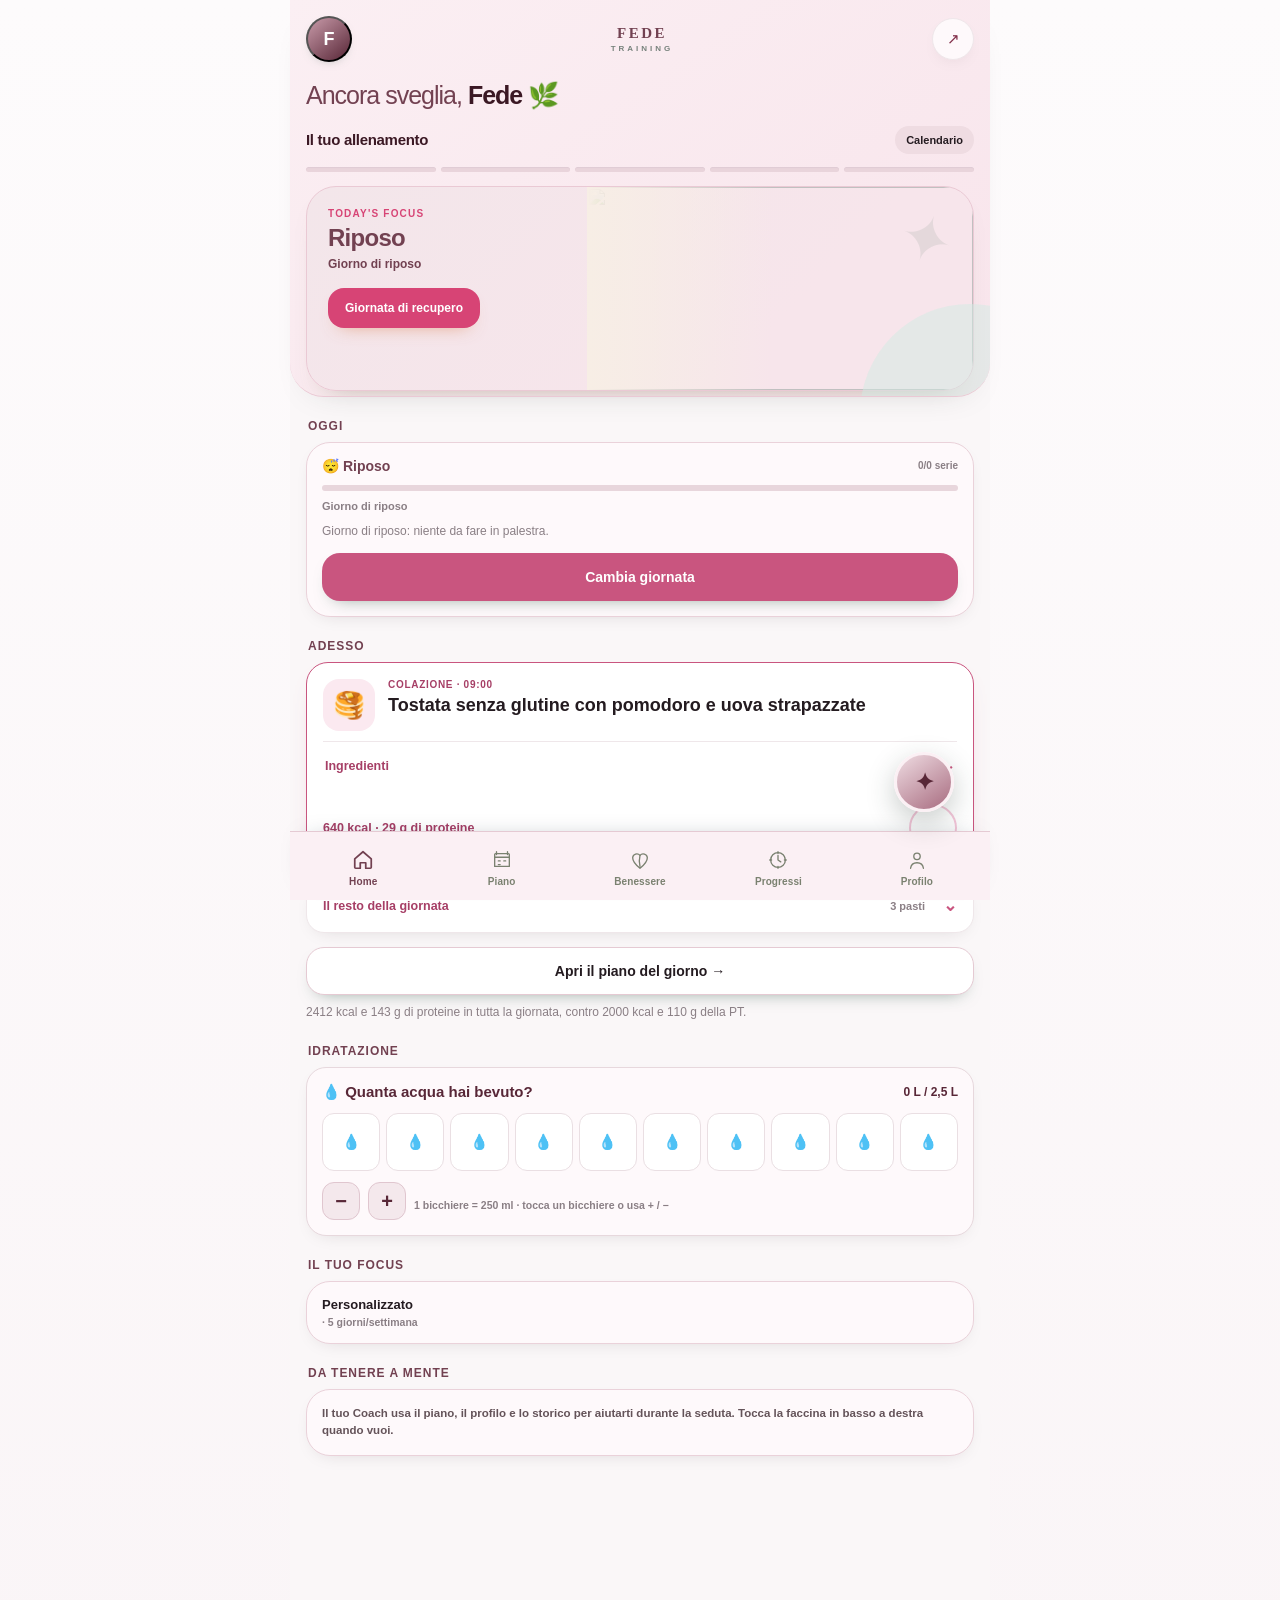
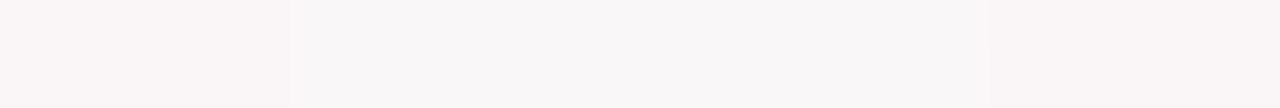
==== index.html @ 337908c3 "Niente cronometro del recupero sugli esercizi cardio Il recupero fra le serie non vuol dire niente s" ====
<!DOCTYPE html>
<html lang="it">
<head>
<meta charset="UTF-8">
<meta name="viewport" content="width=device-width, initial-scale=1, viewport-fit=cover, maximum-scale=1">
<title>Fede Training · V5</title>
<link rel="manifest" href="manifest.json">
<meta name="theme-color" content="#f4dde5">
<meta name="apple-mobile-web-app-capable" content="yes">
<meta name="apple-mobile-web-app-status-bar-style" content="default">
<meta name="apple-mobile-web-app-title" content="Fede">
<link rel="apple-touch-icon" href="icon-192.png">
<link rel="stylesheet" href="./assets/css/app.css?v=8.0.0">
</head>
<body>


<div id="app">
  <div id="page"></div>
  <div class="status" id="status"></div>
  <div class="nav" id="nav"></div>
</div>

<script>

const WORKOUT_PLAN_VERSION = 9;
// Data/schema migration version. Independent from WORKOUT_PLAN_VERSION (plan content).
const DATA_SCHEMA_VERSION = 2;
// Exercise tuple: [name, description, sets, tag|null, PERMANENT_ID].
// The ID (index 4) is permanent: never change it when the name, description,
// sets, RIR or rest change. Format: "<day-slug>__<exercise-slug>". Old
// description-based IDs ("<day>__<name>__<description>") resolve to these via
// canonicalExerciseId(), so existing history stays attached.
const PLAN = {
  "Giorno 1":{t:"Pull + Shoulders + Pull-up",em:"🪽",memo:"Forza + lean mass. Pull-up per prima, poi dorsali, deltoidi laterali/posteriori e bicipiti. Mantieni 1–2 RIR sui fondamentali.",ex:[
    ["Pull-up","4 x 4-6 · RIR 1-2 · 180 sec",4,"skill","giorno-1__pull-up"],
    ["Lat Pulldown presa larga","3 x 6-8 · RIR 1-2 · 120 sec",3,null,"giorno-1__lat-pulldown-presa-larga"],
    ["Chest Supported Row","3 x 6-8 · RIR 1-2 · 120 sec",3,null,"giorno-1__chest-supported-row"],
    ["Dumbbell Lateral Raise","3 x 10-15 · RIR 1-2 · 75 sec",3,null,"giorno-1__dumbbell-lateral-raise"],
    ["Face Pull","2 x 15-20 · RIR 1-2 · 60-75 sec",2,null,"giorno-1__face-pull"],
    ["Bayesian Cable Curl","2-3 x 8-12 · RIR 1-2 · 75-90 sec",3,null,"giorno-1__bayesian-cable-curl"],["Tapis roulant inclinato","20-30 min · inclinazione 8-12% · passo in cui riesci a parlare",1,null,"giorno-1__tapis-roulant-inclinato"]]},
  "Giorno 2":{t:"Glutes + Hamstrings Strength",em:"🏋️",memo:"Lower-body forza. Hip thrust e RDL sono i principali: progressione dei carichi senza trasformare la seduta in volume inutile.",ex:[
    ["Machine Hip Thrust","4 x 5-8 · RIR 1-2 · 150-180 sec",4,null,"giorno-2__machine-hip-thrust"],
    ["Barbell / DB RDL","3 x 6-8 · RIR 1-2 · 150 sec",3,null,"giorno-2__barbell-db-rdl"],
    ["Seated Leg Curl","3 x 8-10 · RIR 1-2 · 90 sec",3,null,"giorno-2__seated-leg-curl"],
    ["Bulgarian Split Squat","3 x 6-10/gamba · RIR 1-2 · 120 sec",3,null,"giorno-2__bulgarian-split-squat"],
    ["Hip Abduction Seated","3 x 12-20 · RIR 1-2 · 60 sec",3,null,"giorno-2__hip-abduction-seated"]]},
  "Giorno 3":{t:"Upper + Calisthenics + Core",em:"🤸",memo:"Skill prima della fatica. Frog Stand, poi forza upper e core. Qualità tecnica prima di aggiungere tempo o volume.",ex:[
    ["Frog Stand","4-5 x 5-20 sec · tecnica · 60-90 sec",5,"skill","giorno-3__frog-stand"],
    ["DB Overhead Press","3 x 5-8 · RIR 1-2 · 120 sec",3,null,"giorno-3__db-overhead-press"],
    ["Machine Dip","3 x 6-10 · RIR 1-2 · 120 sec",3,null,"giorno-3__machine-dip"],
    ["Cable Lateral Raise","3 x 12-15 · RIR 1-2 · 75 sec",3,null,"giorno-3__cable-lateral-raise"],
    ["Face Pull","2 x 15-20 · RIR 1-2 · 60-75 sec",2,null,"giorno-3__face-pull"],
    ["Overhead Triceps Extension","2-3 x 10-15 · RIR 1-2 · 75 sec",3,null,"giorno-3__overhead-triceps-extension"],
    ["Hanging Knee Raise","3 x 8-12 · controllo · 60 sec",3,null,"giorno-3__hanging-knee-raise"],["Tapis roulant inclinato","20-30 min · inclinazione 8-12% · passo in cui riesci a parlare",1,null,"giorno-3__tapis-roulant-inclinato"]]},
  "Giorno 4":{t:"Glute Specialization + Core",em:"🍑",memo:"Secondo stimolo glutei, più orientato a lean mass e controllo. L-Sit come skill breve prima del lavoro principale.",ex:[
    ["L-Sit","3 x 10-20 sec · tecnica · 60-90 sec",3,"skill","giorno-4__l-sit"],
    ["KAS Glute Bridge","3 x 8-12 · RIR 1-2 · 90 sec",3,null,"giorno-4__kas-glute-bridge"],
    ["Cable Kickback","3 x 10-15 · RIR 1-2 · 75 sec",3,null,"giorno-4__cable-kickback"],
    ["Hip Abduction Seated","3 x 15-25 · RIR 1-2 · 45-60 sec",3,null,"giorno-4__hip-abduction-seated"],
    ["Hip Adduction","3 x 15-25 · RIR 1-2 · 45-60 sec",3,null,"giorno-4__hip-adduction"],
    ["Cable Crunch","2-3 x 15-20 · controllo · 60 sec",3,null,"giorno-4__cable-crunch"]]},
  "Giorno 5":{t:"Day 5 A — Strength / Hypertrophy",em:"⚡",memo:"Scegli A per forza + lean mass oppure B per power/force. Non fare entrambe nella stessa settimana.",variant:"A",ex:[
    ["Bulgarian Split Squat","3 x 6-10/gamba · RIR 1-2 · 120 sec",3,null,"giorno-5__bulgarian-split-squat"],
    ["Leg Extension","2 x 10-15 · RIR 1-2 · 75 sec",2,null,"giorno-5__leg-extension"],
    ["Lat Pulldown neutral/reverse","3 x 8-10 · RIR 1-2 · 90-120 sec",3,null,"giorno-5__lat-pulldown-neutral-reverse"],
    ["Dumbbell Lateral Raise","3 x 12-15 · RIR 1-2 · 75 sec",3,null,"giorno-5__dumbbell-lateral-raise"],
    ["Face Pull","2 x 15-20 · RIR 1-2 · 60 sec",2,null,"giorno-5__face-pull"]],variants:{A:[
    ["Bulgarian Split Squat","3 x 6-10/gamba · RIR 1-2 · 120 sec",3,null,"giorno-5__bulgarian-split-squat"],
    ["Leg Extension","2 x 10-15 · RIR 1-2 · 75 sec",2,null,"giorno-5__leg-extension"],
    ["Lat Pulldown neutral/reverse","3 x 8-10 · RIR 1-2 · 90-120 sec",3,null,"giorno-5__lat-pulldown-neutral-reverse"],
    ["Dumbbell Lateral Raise","3 x 12-15 · RIR 1-2 · 75 sec",3,null,"giorno-5__dumbbell-lateral-raise"],
    ["Face Pull","2 x 15-20 · RIR 1-2 · 60 sec",2,null,"giorno-5__face-pull"]],B:[
    ["Single-Leg Plate Hop to Skater Jump","3-4 x 3/lato · esplosivo · 90 sec",4,"power","giorno-5__single-leg-plate-hop-to-skater-jump"],
    ["Hang Power Clean","3 x 3 · tecnica · 120 sec",3,"power","giorno-5__hang-power-clean"],
    ["Depth Drop + Broad Jump","3 x 2 · qualità · 120 sec",3,"power","giorno-5__depth-drop-broad-jump"],
    ["Pin Squat","4 x 4-6 · RIR 1-2 · 150 sec",4,null,"giorno-5__pin-squat"],
    ["Vertical Jump Assisted","3 x 3 · esplosivo · 90 sec",3,"power","giorno-5__vertical-jump-assisted"],
    ["Cossack Squat","3 x 6/lato · controllo · 75-90 sec",3,null,"giorno-5__cossack-squat"],
    ["Single-Leg Hip Thrust","3 x 8/lato · RIR 1-2 · 90 sec",3,null,"giorno-5__single-leg-hip-thrust"],
    ["45° Glute-Ham Raise","3 x 8-12 · RIR 1-2 · 90 sec",3,null,"giorno-5__45-glute-ham-raise"]]}},
  "Core":{t:"Core — 10-15 min",em:"🎀",ex:[
    ["Dead Bug","3 x 8-10/lato",3,null,"core__dead-bug"],["Hanging Knee Raise","3 x 10-15",3,null,"core__hanging-knee-raise"],["Vacuum addominale","3 x 15-20 sec",3,null,"core__vacuum-addominale"]]},
  "Nuoto":{t:"Nuoto / recupero attivo",em:"🏊",ex:[["Nuoto","minuti / vasche",1,null,"nuoto__nuoto"]]},
  "Casa":{t:"Glutei a casa — senza attrezzi",em:"🏠",memo:"📌 Per viaggi o giorni senza palestra. Recupero 45-60 sec.",ex:[["Glute Bridge","3 x 12-15 · RIR 1",3,null,"casa__glute-bridge"],["Stacco Sumo con Manubrio","3 x 12 · RIR 1-2",3,null,"casa__stacco-sumo-con-manubrio"],["Glute Bridge monopodalico","3 x 10-12/gamba · RIR 0-1",3,null,"casa__glute-bridge-monopodalico"],["Banded Clamshell","3 x 12-15/lato · RIR 0-1",3,null,"casa__banded-clamshell"],["Clamshell con manubrio","3 x 12-15/lato · RIR 0-1",3,null,"casa__clamshell-con-manubrio"]]},
  "Riposo":{t:"Giorno di riposo",em:"😴",ex:[]}
};
// Explicitly unilateral exercises (tracked right/left), by permanent ID.
// Name heuristics are only a fallback for coach-added exercises without an entry here.
const UNILATERAL_IDS=new Set(['giorno-1__dumbbell-lateral-raise','giorno-1__bayesian-cable-curl','giorno-2__bulgarian-split-squat','giorno-5__bulgarian-split-squat','giorno-5__dumbbell-lateral-raise','giorno-5__single-leg-plate-hop-to-skater-jump','giorno-5__single-leg-hip-thrust','casa__glute-bridge-monopodalico',
  // Added (right/left decision): main plan + Calisthenics Lab
  'giorno-3__cable-lateral-raise','giorno-4__cable-kickback','casa__banded-clamshell','casa__clamshell-con-manubrio','giorno-5__cossack-squat',
  'lab-calisthenics__single-leg-l-sit','lab-calisthenics__single-leg-lift','lab-calisthenics__wall-handstand-toe-taps','lab-calisthenics__handstand-toe-taps','lab-calisthenics__frog-stand-weight-shift']);

const CALISTHENICS_LIBRARY={
  "Handstand":{
    "Foundation":[["Wrist Prep","2 x 30 sec",2,"mobility","lab-calisthenics__wrist-prep"],["Wall Walk","3 x 3-5",3,"skill","lab-calisthenics__wall-walk"],["Chest-to-Wall Handstand","4 x 15-30 sec",4,"skill","lab-calisthenics__chest-to-wall-handstand"],["Wall Handstand Toe Taps","3 x 5/lato",3,"skill","lab-calisthenics__wall-handstand-toe-taps"]],
    "Balance":[["Wall Handstand Weight Shift","3 x 20-30 sec",3,"skill","lab-calisthenics__wall-handstand-weight-shift"],["Handstand Toe Taps","3 x 5/lato",3,"skill","lab-calisthenics__handstand-toe-taps"]]
  },
  "Pull-up":{"Foundation":[["Active Hang","3 x 15-30 sec",3,"skill","lab-calisthenics__active-hang"],["Scapular Pull-up","3 x 5-8",3,"skill","lab-calisthenics__scapular-pull-up"],["Assisted Pull-up","3 x 5-8",3,"skill","lab-calisthenics__assisted-pull-up"],["Negative Pull-up","3 x 3-5",3,"skill","lab-calisthenics__negative-pull-up"]],"Strength":[["Strict Pull-up","4 x 3-6",4,"skill","lab-calisthenics__strict-pull-up"],["Chest-to-Bar Pull-up","3 x 2-5",3,"skill","lab-calisthenics__chest-to-bar-pull-up"]]},
  "L-Sit":{"Foundation":[["Tuck Support","3 x 15-30 sec",3,"skill","lab-calisthenics__tuck-support"],["Tuck L-Sit","3 x 10-20 sec",3,"skill","lab-calisthenics__tuck-l-sit"],["Single-Leg L-Sit","3 x 8-15 sec/lato",3,"skill","lab-calisthenics__single-leg-l-sit"]],"Progression":[["L-Sit on Parallettes","3 x 8-20 sec",3,"skill","lab-calisthenics__l-sit-on-parallettes"]]},
  "Frog Stand":{"Foundation":[["Frog Stand","4 x 10-20 sec",4,"skill","lab-calisthenics__frog-stand"],["Frog Stand Weight Shift","3 x 5/lato",3,"skill","lab-calisthenics__frog-stand-weight-shift"],["Frog Stand Toe Lift","3 x 3-5",3,"skill","lab-calisthenics__frog-stand-toe-lift"]]},
  "Core & Compression":{"Core Control":[["Hollow Body Hold","3 x 20-30 sec",3,"skill","lab-calisthenics__hollow-body-hold"],["Dead Bug","3 x 8-10/lato",3,"skill","lab-calisthenics__dead-bug"]],"Compression":[["Hamstring Stretch Compression","3 x 8-12",3,"mobility","lab-calisthenics__hamstring-stretch-compression"],["Single-Leg Lift","3 x 8-12/lato",3,"mobility","lab-calisthenics__single-leg-lift"]]}
};
// Calisthenics Lab is trackable in its own day-record namespace. Its sets are stored in the date's record
// under keys "Lab Calisthenics|<permanent id>|<set>[|side]" and never touch the main workout day.
const LAB_CALISTHENICS_DAY='Lab Calisthenics';
const LAB_CALISTHENICS_PLAN=(function(){const ex=[];Object.keys(CALISTHENICS_LIBRARY).forEach(function(g){Object.keys(CALISTHENICS_LIBRARY[g]).forEach(function(c){CALISTHENICS_LIBRARY[g][c].forEach(function(e){ex.push(e);});});});return {t:'Calisthenics Lab',em:'🤸',ex:ex};})();
function isLabDay(day){return day===LAB_CALISTHENICS_DAY;}

/* ===== Lab: one ladder per skill, and where she stands on it =====
   CALISTHENICS_LIBRARY is skill -> level -> [[name, prescription, sets, type, id], ...].
   Flattened in declaration order it is a progression: the ladder for that skill.
   Her current rung is stored per skill, device-local, and never inferred from history —
   moving up is an explicit choice, like every other decision in this app. */
const LAB_SKILLS=Object.keys(CALISTHENICS_LIBRARY);
const LAB_LADDER=(function(){
  const out={};
  LAB_SKILLS.forEach(function(skill){
    const rungs=[];
    Object.keys(CALISTHENICS_LIBRARY[skill]).forEach(function(level){
      CALISTHENICS_LIBRARY[skill][level].forEach(function(e){rungs.push({ex:e,level:level,id:e[4],name:e[0],pres:e[1]});});
    });
    out[skill]=rungs;
  });
  return out;
})();
function labStepKey(skill){return 'fede:lab:step:'+skill;}
// null until she has chosen a rung. Nothing is guessed: until then the plan's own
// prescription stands, so a fresh device never quietly demotes her to rung one.
function labStepRaw(skill){
  const n=LAB_LADDER[skill]?LAB_LADDER[skill].length:0;
  if(!n)return null;
  let raw=null; try{raw=localStorage.getItem(labStepKey(skill));}catch(e){raw=null;}
  if(raw===null||raw==='')return null;
  const v=parseInt(raw,10);
  if(!(v>=0))return 0;
  return Math.min(v,n-1);
}
function labStep(skill){const v=labStepRaw(skill);return v===null?0:v;}
function labHasStep(skill){return labStepRaw(skill)!==null;}
function labSetStep(skill,i){
  const n=LAB_LADDER[skill]?LAB_LADDER[skill].length:0;
  if(!n)return 0;
  const v=Math.max(0,Math.min(parseInt(i,10)||0,n-1));
  try{localStorage.setItem(labStepKey(skill),String(v));}catch(e){}
  return v;
}
// Where she is and what comes next, for one skill.
function labCurrent(skill){
  const rungs=LAB_LADDER[skill]||[]; if(!rungs.length)return null;
  const i=labStep(skill);
  return {skill:skill,index:i,total:rungs.length,level:rungs[i].level,chosen:labHasStep(skill),
          current:rungs[i],next:(i+1<rungs.length)?rungs[i+1]:null};
}
// Today's Lab session: the current rung of every skill. Four skills, four items.
function labSessionToday(){return LAB_SKILLS.map(labCurrent).filter(Boolean);}

/* ===== The skill is the first exercise of the day, at her rung =====
   Not a separate section: she never opened the Lab, but when a skill leads a gym
   day she does it two times out of three. So the plan keeps its slot and the
   ladder decides which rung fills it. The id stays the day's own, so her history
   for that slot is continuous even when the rung changes. */
const SKILL_FOR_DAY={'Giorno 3':'Frog Stand','Giorno 4':'L-Sit'};
function skillOfDay(day){return SKILL_FOR_DAY[String(day)]||null;}
// The plan entry for today's rung of that skill, shaped like any other exercise.
function skillEntryForDay(day){
  const skill=skillOfDay(day); if(!skill)return null;
  if(!labHasStep(skill))return null;            // she has not placed herself yet
  const cur=labCurrent(skill); if(!cur)return null;
  const r=cur.current;
  return [r.name,r.pres,3,'skill',String(day).toLowerCase().replace(/\s+/g,'-')+'__skill'];
}
// Swap the plan's leading skill for the rung she is on. Pure: returns a copy.
function withSkillRung(day,dp){
  const e=skillEntryForDay(day);
  if(!e||!dp||!Array.isArray(dp.ex)||!dp.ex.length)return dp;
  if(String(dp.ex[0][3])!=='skill')return dp;      // only ever the leading skill slot
  const out={};Object.keys(dp).forEach(function(k){out[k]=dp[k];});
  out.ex=dp.ex.slice(); out.ex[0]=e;
  return out;
}

/* ===== Lab attendance: done, or skipped, never nagged ===== */
function labMarkKey(date){return 'fede:lab:mark:'+date;}
function labMark(date){try{return localStorage.getItem(labMarkKey(date))||'';}catch(e){return '';}}
function labSetMark(date,what){
  // 'done' | 'skipped' | '' (cleared). Recorded so the weekly summary can be honest;
  // nothing in the app warns about it.
  try{ if(what)localStorage.setItem(labMarkKey(date),what); else localStorage.removeItem(labMarkKey(date)); }catch(e){}
}
// The Lab is offered on the days the gym plan pairs it with, at the top, already open.
const LAB_OFFERED_ON=['Giorno 3','Giorno 4'];
function labOfferedOn(day){return LAB_OFFERED_ON.indexOf(String(day))>=0;}
function labWeekSummary(dates){
  // dates: the dates of the week, newest or oldest first, it does not matter.
  let done=0,skipped=0,offered=0;
  (dates||[]).forEach(function(d){
    const m=labMark(d);
    if(m==='done'){done++;offered++;}
    else if(m==='skipped'){skipped++;offered++;}
  });
  return {done:done,skipped:skipped,offered:offered};
}
const MOBILITY_LIBRARY={
  "Pancake": [["Hamstring Stretch Compression","3 x 8-12",3],["Single-Leg Lift","3 x 8-12/lato",3],["Pancake Stretch","3 x 30-45 sec",3]],
  "Handstand Prep": [["Wrist Extension Prep","2 x 30 sec",2],["Shoulder Flexion Drill","2 x 8-10",2]],
  "Active Flexibility": [["Hamstring Stretch Compression","3 x 8-12",3],["Single-Leg Lift","3 x 8-12/lato",3]]
};

// Optional modules: these never replace the main plan and can be logged separately.
const POWER_LIBRARY={
  "Jumps & Explosive":[["Single-Leg Plate Hop to Skater Jump","3-4 x 3/lato · esplosivo · 90 sec"],["Depth Drop + Broad Jump","3 x 2 · qualità · 120 sec"],["Squat Jump","2-3 x 5-8 · esplosivo · 90 sec"],["Vertical Jump Assisted","3 x 3 · esplosivo · 90 sec"]],
  "Olympic / Power":[["Hang Power Clean","3 x 3 · tecnica · 120 sec"],["Power Clean","3 x 2-3 · tecnica · 150 sec"]],
  "Athletic Strength":[["Pin Squat","4 x 4-6 · RIR 1-2 · 150 sec"],["Cossack Squat","2-3 x 6/lato · controllo · 75-90 sec"],["Assisted Pistol Squat","2-3 x 4-6/lato · controllo · 90 sec"],["Step-Up","3 x 8/lato · controllo · 90 sec"]]
};
const ACCESSORY_LIBRARY={
  "Glutes":[["Cable Kickback","3 x 10-15"],["Glute Bridge","3 x 12-15"],["Hip Thrust","3 x 8-12"],["Hip Abduction","3 x 15-25"],["Step-Up","3 x 8/lato"],["Reverse Lunge","3 x 8/lato"]],
  "Back":[["Single Arm Lat Pulldown","2-3 x 10-15/lato"],["Single Arm Row","2-3 x 10-15/lato"],["Chest Supported Row","2-3 x 8-12"]],
  "Shoulders":[["Dumbbell Lateral Raise","2-3 x 12-20"],["Incline Side Raise","2 x 15-20"],["Face Pull","2-3 x 15-20"],["Cable Rear Delt Pullapart","2 x 15-20"]],
  "Arms":[["Rope Biceps Curl","2 x 15-20"],["Bayesian Cable Curl","2 x 8-12"],["Triceps Cable Pushdown","2 x 12-20"]]
};
const FINISHER_LIBRARY={
  "Core — Strength":[["Ab Wheel","2-3 x 8-12"],["Hollow Body Hold","3 x 15-30 sec"]],
  "Core — Abs":[["Cable Crunch","2-3 x 15-20"],["Hanging Knee Raise","3 x 10-12"]],
  "Core — Calisthenics":[["L-Sit","3 x 10-20 sec"],["Single-Leg Lift","3 x 8-12/lato"]],
  "Conditioning":[["Ski Erg","250 m"],["Mountain Climbers","15/lato"],["Side Plank Crunch","15/lato"]]
};
// Schede tecniche: cue essenziali per ogni esercizio

const MUSCLE_DB={
 "Machine Hip Thrust":["Glutei", "Femorali", "Adduttori"],
 "Barbell / DB RDL":["Femorali", "Glutei", "Erettori spinali"],
 "KAS Glute Bridge":["Glutei", "Femorali"],
 "Seated Leg Curl":["Femorali", "Gastrocnemio"],
 "Cable Kickback":["Glutei", "Femorali"],
 "Hip Abduction Seated":["Gluteo medio", "Gluteo minimo"],
 "Leg Press piedi alti":["Quadricipiti", "Glutei", "Femorali", "Adduttori"],
 "B-Stance RDL":["Femorali", "Glutei", "Erettori spinali"],
 "Leg Extension":["Quadricipiti"],
 "Back Extension Glute Bias":["Glutei", "Femorali", "Erettori spinali"],
 "Machine Shoulder Press":["Deltoide anteriore", "Deltoide laterale", "Tricipiti"],
 "Cable Lateral Raise (1 braccio)":["Deltoide laterale", "Sovraspinato"],
 "Lat Pulldown presa stretta":["Gran dorsale", "Bicipiti", "Grande rotondo"],
 "Chest Supported Row":["Romboidi", "Trapezio medio", "Gran dorsale", "Deltoide posteriore"],
 "Machine Lateral Raise":["Deltoide laterale", "Sovraspinato"],
 "Bayesian Cable Curl":["Bicipite brachiale", "Brachiale", "Brachioradiale"],
 "Dumbbell Lateral Raise":["Deltoide laterale", "Sovraspinato"],
 "Machine Chest Press":["Grande pettorale", "Tricipiti", "Deltoide anteriore"],
 "Single Arm Row":["Gran dorsale", "Romboidi", "Bicipiti", "Deltoide posteriore"],
 "Reverse Pec Deck (delt post.)":["Deltoide posteriore", "Romboidi", "Trapezio medio"],
 "Incline Curl":["Bicipite brachiale", "Brachiale"],
 "Lat Pulldown":["Gran dorsale", "Bicipiti", "Grande rotondo", "Deltoide posteriore"],
 "Machine Dip":["Grande pettorale", "Tricipiti", "Deltoide anteriore"],
 "Seated Cable Row":["Gran dorsale", "Romboidi", "Trapezio medio", "Bicipiti"],
 "Single Arm Lat Pulldown":["Gran dorsale", "Grande rotondo", "Bicipite brachiale"],
 "Overhead Triceps Extension":["Tricipite brachiale"],
 "CORE · Cable Crunch":["Retto dell’addome", "Obliqui"],
 "Cable Crunch":["Retto dell’addome", "Obliqui"],
 "CORE · Hanging Knee Raise":["Retto dell’addome", "Flessori dell’anca"],
 "Hanging Knee Raise":["Retto dell’addome", "Flessori dell’anca", "Obliqui"],
 "CORE · Vacuum addominale":["Trasverso dell’addome"],
 "Vacuum addominale":["Trasverso dell’addome"],
 "CORE · Dead Bug":["Trasverso dell’addome", "Retto dell’addome", "Flessori dell’anca"],
 "Dead Bug":["Trasverso dell’addome", "Flessori dell’anca", "Retto dell’addome"],
 "CORE · Plank":["Trasverso dell’addome", "Retto dell’addome", "Deltoidi", "Glutei"],
 "Pallof Press (anti-rotazione)":["Obliqui", "Trasverso dell’addome", "Retto dell’addome"],
 "Hip Abduction":["Gluteo medio", "Gluteo minimo"],
 "Cable Lateral Raise":["Deltoide laterale", "Sovraspinato"],
 "Glute Bridge":["Glutei", "Femorali"],
 "Stacco Sumo con Manubrio":["Glutei", "Adduttori", "Femorali", "Quadricipiti"],
 "Glute Bridge monopodalico":["Glutei", "Femorali", "Gluteo medio"],
 "Banded Clamshell":["Gluteo medio", "Gluteo minimo"],
 "Clamshell":["Gluteo medio", "Gluteo minimo"],
 "Monster Walk":["Gluteo medio", "Gluteo minimo", "Glutei"],
 "Cable Step-Up":["Glutei", "Quadricipiti", "Femorali"],
 "Belt Squat Sumo":["Quadricipiti", "Glutei", "Adduttori"],
 "Reverse Hyperextension":["Glutei", "Femorali", "Erettori spinali"],
 "Hip Adduction":["Adduttori"],
 "Calf Raise":["Gastrocnemio", "Soleo"],
 "Single Leg Leg Press":["Quadricipiti", "Glutei", "Femorali"],
 "Cable Pullover":["Gran dorsale", "Grande rotondo", "Tricipite brachiale"],
 "Bulgarian Split Squat":["Quadricipiti", "Glutei", "Femorali", "Adduttori"],
 "Hip Thrust monopodalico manubrio":["Glutei", "Femorali", "Gluteo medio"],
 "Military Press":["Deltoide anteriore", "Deltoide laterale", "Tricipiti"],
 "Clamshell con manubrio":["Gluteo medio", "Gluteo minimo"],
 "Nuoto":["Gran dorsale", "Deltoidi", "Tricipiti", "Core"],
 "Pull-up":["Gran dorsale", "Bicipiti", "Grande rotondo", "Trapezio inferiore"],
 "L-Sit":["Retto dell’addome", "Flessori dell’anca", "Quadricipiti", "Tricipiti"],
 "Frog Stand":["Deltoidi", "Tricipiti", "Pettorali", "Core"],
};

// Metadata for the new PROGRAM v1 movements. Existing canonical names are kept where possible to preserve history.
Object.assign(MUSCLE_DB,{
 "Lat Pulldown presa larga":["Gran dorsale","Bicipiti","Grande rotondo"],
 "DB Overhead Press":["Deltoide anteriore","Deltoide laterale","Tricipiti"],
 "Lat Pulldown neutral/reverse":["Gran dorsale","Bicipiti","Grande rotondo"]
});

Object.assign(MUSCLE_DB,{
 "Face Pull":["Deltoide posteriore","Trapezio medio","Romboidi"],
 "DB Overhead Press":["Deltoide anteriore","Deltoide laterale","Tricipiti"],
 "Lat Pulldown neutral/reverse":["Gran dorsale","Bicipiti","Grande rotondo"],
 "Single-Leg Plate Hop to Skater Jump":["Glutei","Quadricipiti","Polpacci"],
 "Hang Power Clean":["Glutei","Femorali","Trapezio","Deltoidi"],
 "Depth Drop + Broad Jump":["Glutei","Quadricipiti","Polpacci"],
 "Pin Squat":["Quadricipiti","Glutei","Adduttori"],
 "Vertical Jump Assisted":["Glutei","Quadricipiti","Polpacci"],
 "Cossack Squat":["Adduttori","Glutei","Quadricipiti"],
 "Single-Leg Hip Thrust":["Glutei","Femorali"],
 "45° Glute-Ham Raise":["Femorali","Glutei","Erettori spinali"],
 "Wall Walk":["Deltoidi","Tricipiti","Core"],
 "Chest-to-Wall Handstand":["Deltoidi","Tricipiti","Core"],
 "Wall Handstand Toe Taps":["Deltoidi","Tricipiti","Core"],
 "Handstand Toe Taps":["Deltoidi","Tricipiti","Core"],
 "Active Hang":["Gran dorsale","Avambracci","Trapezio"],
 "Scapular Pull-up":["Gran dorsale","Trapezio inferiore","Romboidi"],
 "Assisted Pull-up":["Gran dorsale","Bicipiti"],
 "Negative Pull-up":["Gran dorsale","Bicipiti"],
 "Strict Pull-up":["Gran dorsale","Bicipiti","Core"],
 "Chest-to-Bar Pull-up":["Gran dorsale","Bicipiti","Core"],
 "Tuck Support":["Tricipiti","Core","Deltoidi"],
 "Tuck L-Sit":["Core","Flessori dell'anca","Tricipiti"],
 "Single-Leg L-Sit":["Core","Flessori dell'anca","Quadricipiti"],
 "L-Sit on Parallettes":["Core","Flessori dell'anca","Tricipiti"],
 "Frog Stand Weight Shift":["Deltoidi","Tricipiti","Core"],
 "Frog Stand Toe Lift":["Deltoidi","Tricipiti","Core"],
 "Hollow Body Hold":["Retto dell’addome","Trasverso dell’addome","Flessori dell’anca"],
 "Hamstring Stretch Compression":["Femorali","Flessori dell’anca","Core"],
 "Single-Leg Lift":["Flessori dell’anca","Core","Quadricipiti"],
 "Pancake Stretch":["Adduttori","Femorali","Flessori dell’anca"],
 "Wrist Prep":["Avambracci","Polsi"],
 "Wrist Extension Prep":["Avambracci","Polsi"],
 "Shoulder Flexion Drill":["Deltoidi","Gran dorsale","Trapezio"]
});

function muscleImageForExercise(name){
  const MAP={"Machine Hip Thrust": "assets/muscles/machine-hip-thrust.png", "Barbell / DB RDL": "assets/muscles/barbell-db-rdl.png", "KAS Glute Bridge": "assets/muscles/kas-glute-bridge.png", "Seated Leg Curl": "assets/muscles/seated-leg-curl.png", "Cable Kickback": "assets/muscles/cable-kickback.png", "Hip Abduction Seated": "assets/muscles/hip-abduction-seated.png", "Leg Press piedi alti": "assets/muscles/leg-press-piedi-alti.png", "B-Stance RDL": "assets/muscles/b-stance-rdl.png", "Leg Extension": "assets/muscles/leg-extension.png", "Back Extension Glute Bias": "assets/muscles/back-extension-glute-bias.png", "Machine Shoulder Press": "assets/muscles/machine-shoulder-press.png", "Cable Lateral Raise (1 braccio)": "assets/muscles/cable-lateral-raise-1-braccio.png", "Lat Pulldown presa stretta": "assets/muscles/lat-pulldown-presa-stretta.png", "Chest Supported Row": "assets/muscles/chest-supported-row.png", "Machine Lateral Raise": "assets/muscles/machine-lateral-raise.png", "Bayesian Cable Curl": "assets/muscles/bayesian-cable-curl.png", "Dumbbell Lateral Raise": "assets/muscles/dumbbell-lateral-raise.png", "Machine Chest Press": "assets/muscles/machine-chest-press.png", "Single Arm Row": "assets/muscles/single-arm-row.png", "Reverse Pec Deck (delt post.)": "assets/muscles/reverse-pec-deck-delt-post.png", "Incline Curl": "assets/muscles/incline-curl.png", "Lat Pulldown": "assets/muscles/lat-pulldown.png", "Lat Pulldown presa larga": "assets/muscles/lat-pulldown.png", "Lat Pulldown neutral/reverse": "assets/muscles/lat-pulldown.png", "DB Overhead Press": "assets/muscles/military-press.png", "Machine Dip": "assets/muscles/machine-dip.png", "Seated Cable Row": "assets/muscles/seated-cable-row.png", "Single Arm Lat Pulldown": "assets/muscles/single-arm-lat-pulldown.png", "Overhead Triceps Extension": "assets/muscles/overhead-triceps-extension.png", "CORE · Cable Crunch": "assets/muscles/core-cable-crunch.png", "Cable Crunch": "assets/muscles/cable-crunch.png", "CORE · Hanging Knee Raise": "assets/muscles/core-hanging-knee-raise.png", "Hanging Knee Raise": "assets/muscles/hanging-knee-raise.png", "CORE · Vacuum addominale": "assets/muscles/core-vacuum-addominale.png", "Vacuum addominale": "assets/muscles/vacuum-addominale.png", "CORE · Dead Bug": "assets/muscles/core-dead-bug.png", "Dead Bug": "assets/muscles/dead-bug.png", "CORE · Plank": "assets/muscles/core-plank.png", "Pallof Press (anti-rotazione)": "assets/muscles/pallof-press-anti-rotazione.png", "Hip Abduction": "assets/muscles/hip-abduction.png", "Cable Lateral Raise": "assets/muscles/cable-lateral-raise.png", "Glute Bridge": "assets/muscles/glute-bridge.png", "Stacco Sumo con Manubrio": "assets/muscles/stacco-sumo-con-manubrio.png", "Glute Bridge monopodalico": "assets/muscles/glute-bridge-monopodalico.png", "Banded Clamshell": "assets/muscles/banded-clamshell.png", "Clamshell": "assets/muscles/clamshell.png", "Monster Walk": "assets/muscles/monster-walk.png", "Cable Step-Up": "assets/muscles/cable-step-up.png", "Belt Squat Sumo": "assets/muscles/belt-squat-sumo.png", "Reverse Hyperextension": "assets/muscles/reverse-hyperextension.png", "Hip Adduction": "assets/muscles/hip-adduction.png", "Calf Raise": "assets/muscles/calf-raise.png", "Single Leg Leg Press": "assets/muscles/single-leg-leg-press.png", "Cable Pullover": "assets/muscles/cable-pullover.png", "Bulgarian Split Squat": "assets/muscles/bulgarian-split-squat.png", "Hip Thrust monopodalico manubrio": "assets/muscles/hip-thrust-monopodalico-manubrio.png", "Military Press": "assets/muscles/military-press.png", "Clamshell con manubrio": "assets/muscles/clamshell-con-manubrio.png", "Nuoto": "assets/muscles/nuoto.png", "Pull-up": "assets/muscles/pull-up.png", "L-Sit": "assets/muscles/l-sit.png", "Frog Stand": "assets/muscles/frog-stand.png",
    // Existing anatomical images whose highlighted muscle is the primary muscle in MUSCLE_DB.
    "Face Pull": "assets/muscles/reverse-pec-deck-delt-post.png", "Single-Leg Hip Thrust": "assets/muscles/hip-thrust-monopodalico-manubrio.png", "Pin Squat": "assets/muscles/belt-squat-sumo.png", "Cossack Squat": "assets/muscles/hip-adduction.png", "45° Glute-Ham Raise": "assets/muscles/barbell-db-rdl.png"};
  // No matching image (e.g. multi-muscle explosive lifts): return null and let the UI hide the frame.
  return MAP[name] || null;
}
function slugExercise(s){
  return String(s||'').toLowerCase().replace(/·/g,' ').replace(/\//g,'-').replace(/[^a-z0-9àèéìòù]+/g,'-').replace(/^-+|-+$/g,'');
}
function musclesForExercise(name){
  if(MUSCLE_DB[name]) return MUSCLE_DB[name];
  const n=String(name||'').toLowerCase();
  if(/glute|hip thrust|abduction|clamshell|kickback/.test(n)) return ["Glutei"];
  if(/curl|biceps/.test(n)) return ["Bicipiti"];
  if(/triceps|dip/.test(n)) return ["Tricipiti"];
  if(/row|pulldown|pull-up/.test(n)) return ["Gran dorsale","Romboidi"];
  if(/chest|press/.test(n)) return ["Pettorali","Deltoidi","Tricipiti"];
  if(/lateral|shoulder|pec deck/.test(n)) return ["Deltoidi"];
  if(/leg press|split squat|quad/.test(n)) return ["Quadricipiti","Glutei"];
  if(/leg curl|rdl|stacco|extension/.test(n)) return ["Femorali","Glutei"];
  if(/calf/.test(n)) return ["Polpacci"];
  if(/l-sit|frog|dead bug|knee raise|vacuum|crunch/.test(n)) return ["Core"];
  return ["Muscoli coinvolti nel movimento"];
}

const EXDB={
 "Machine Hip Thrust":{q:"machine hip thrust glute form",c:[
   "Bordo della panca sotto le scapole, piedi a larghezza anche",
   "Spingi con i talloni, costole basse e mento in dentro",
   "In cima fermati a bacino NEUTRO, non spingere oltre",
   "Pausa 1 sec in contrazione, discesa controllata 2 sec"]},
 "Barbell / DB RDL":{q:"romanian deadlift proper form",c:[
   "Ginocchia morbide, mai bloccate né piegate come uno squat",
   "Spingi il bacino indietro, schiena neutra per tutto il movimento",
   "Scendi finché senti tirare i femorali, poi risali",
   "Carico sempre vicino alle gambe, quasi a sfiorarle"]},
 "KAS Glute Bridge":{q:"KAS glute bridge tutorial",c:[
   "Solo la parte alta del movimento: range corto, tensione costante",
   "Schiena ferma appoggiata, il movimento è tutto d'anca",
   "Bacino neutro in cima, non iperestendere",
   "Non scaricare mai a terra tra una rep e l'altra"]},
 "Seated Leg Curl":{q:"seated leg curl form",c:[
   "Regola lo schienale: bacino fermo, ginocchio allineato al perno",
   "Tira con i talloni, pausa breve in massima contrazione",
   "Ritorno lento 2-3 sec (ma senza esagerare: ti dà DOMS)",
   "Non sollevare il bacino per aiutarti"]},
 "Cable Kickback":{q:"cable glute kickback form",c:[
   "Busto fermo: non ruotare il bacino per allungare il movimento",
   "Estendi l'anca, non inarcare la lombare",
   "Contrai il gluteo 1 sec in cima",
   "Meglio poco carico e tanto controllo"]},
 "Hip Abduction Seated":{q:"seated hip abduction machine glute medius",c:[
   "Busto inclinato in avanti = più gluteo medio",
   "Busto indietro = più gluteo grande: alterna",
   "Apri controllando, chiudi lento senza far sbattere i pesi",
   "Niente slancio: sono alte ripetizioni"]},
 "Leg Press piedi alti":{q:"high foot placement leg press glutes",c:[
   "Piedi in alto e larghi, punte ruotate fuori 20-30°",
   "Ginocchia in linea con le punte, mai crollate dentro",
   "Spingi con i talloni: se si alzano le punte va bene",
   "Scendi finché il bacino sta per staccarsi, non oltre"]},
 "B-Stance RDL":{q:"b stance romanian deadlift",c:[
   "Piede dietro solo in appoggio sulla punta, come stabilizzatore",
   "Circa 90% del carico sulla gamba avanti",
   "Bacino indietro, schiena neutra",
   "Se i femorali sono ancora indolenziti, saltalo o tienilo leggero"]},
 "Leg Extension":{q:"leg extension proper form",c:[
   "Ginocchio allineato al perno della macchina",
   "Estensione completa, pausa 1 sec in cima",
   "Ritorno lento e controllato",
   "Schiena appoggiata, non staccare il bacino"]},
 "Back Extension Glute Bias":{q:"glute bias back extension",c:[
   "Schiena leggermente arrotondata, NON inarcata",
   "Mento in dentro, sguardo verso il basso",
   "Sali contraendo i glutei e fermati quando sei in linea",
   "Disco al petto per il carico (tu usi ~10 kg)"]},
 "Machine Shoulder Press":{q:"machine shoulder press form",c:[
   "Schienale verticale, lombare appoggiata",
   "Non bloccare i gomiti in alto: mantieni tensione",
   "Scendi fino a gomiti circa 90°",
   "Non inarcare la schiena per spingere di più"]},
 "Cable Lateral Raise (1 braccio)":{q:"single arm cable lateral raise",c:[
   "Cavo basso, passa dietro il corpo: tensione anche in basso",
   "Sali fino all'altezza della spalla, non oltre",
   "Guida col gomito, non con la mano; gomito appena piegato",
   "Discesa lenta 2-3 sec: è lì che cresce il deltoide"]},
 "Lat Pulldown presa stretta":{q:"close grip lat pulldown form",c:[
   "Petto in fuori, tira i gomiti verso i fianchi",
   "Ferma la sbarra alla clavicola, non dietro la nuca",
   "Non dondolare col busto per tirare più carico",
   "Allunga bene in alto tra una rep e l'altra"]},
 "Chest Supported Row":{q:"chest supported row form",c:[
   "Petto sempre appoggiato: è il senso dell'esercizio",
   "Tira con i gomiti, scapole che si avvicinano",
   "Pausa breve in contrazione",
   "Non staccare il petto per usare più peso"]},
 "Machine Lateral Raise":{q:"machine lateral raise form",c:[
   "Finisher ad alte ripetizioni: tensione costante",
   "Niente slancio, movimento pulito",
   "Pausa breve in alto, discesa controllata",
   "Non tagliarlo quando sei stanca: è la priorità clessidra"]},
 "Bayesian Cable Curl":{q:"bayesian cable curl",c:[
   "Cavo basso, braccio dietro la linea del corpo",
   "Gomito fermo: si muove solo l'avambraccio",
   "Allungamento completo in basso",
   "Non portare il gomito in avanti per finire la rep"]},
 "Dumbbell Lateral Raise":{q:"dumbbell lateral raise form",c:[
   "Gomito leggermente piegato e fisso",
   "Sali fino all'altezza della spalla, non sopra",
   "Non scrollare le spalle verso le orecchie",
   "Discesa lenta: metà del lavoro sta qui"]},
 "Machine Chest Press":{q:"machine chest press form",c:[
   "Impugnature all'altezza del petto, non delle spalle",
   "Scapole retratte e appoggiate",
   "Non bloccare i gomiti in chiusura",
   "Discesa controllata fino a sentire allungare il petto"]},
 "Single Arm Row":{q:"single arm dumbbell row form",c:[
   "Schiena neutra, busto fermo",
   "Tira il gomito verso il fianco, non verso la spalla",
   "Non ruotare il busto per aiutarti",
   "Pausa breve in contrazione"]},
 "Reverse Pec Deck (delt post.)":{q:"reverse pec deck rear delt",c:[
   "Braccia quasi tese, gomiti appena piegati",
   "Apri conducendo con i gomiti, non con le mani",
   "Alte ripetizioni e carico leggero: è un muscolo piccolo",
   "Non usare il trapezio: spalle basse"]},
 "Incline Curl":{q:"incline dumbbell curl form",c:[
   "Panca inclinata, spalle appoggiate e braccia lasciate scendere",
   "Gomiti fermi: fletti solo l'avambraccio",
   "Allungamento controllato in basso, senza perdere posizione",
   "Evita di portare i gomiti in avanti per chiudere la rep"]},
 "Lat Pulldown":{q:"lat pulldown proper form",c:[
   "Petto aperto e busto stabile, senza dondolare",
   "Tira i gomiti verso i fianchi",
   "Porta la sbarra verso la parte alta del petto",
   "Ritorna lentamente lasciando allungare il dorsale"]},
 "Machine Dip":{q:"machine dip proper form",c:[
   "Regola il sedile per avere una posizione stabile",
   "Spalle basse e scapole controllate",
   "Scendi fin dove mantieni controllo e comfort",
   "Spingi senza slanciare il busto né bloccare bruscamente i gomiti"]},
 "Seated Cable Row":{q:"seated cable row proper form",c:[
   "Busto stabile e schiena neutra",
   "Tira i gomiti indietro senza compensare con il busto",
   "Pausa breve quando le maniglie arrivano al tronco",
   "Ritorno lento con scapole controllate"]},
 "Single Arm Lat Pulldown":{q:"single arm lat pulldown form",c:[
   "Mantieni il busto stabile e la spalla controllata",
   "Guida il gomito verso il fianco",
   "Evita di ruotare il busto per aumentare il range",
   "Ritorna lentamente per sentire l'allungamento del dorsale"]},
 "Overhead Triceps Extension":{q:"overhead triceps extension form",c:[
   "Gomiti stretti e fermi, puntati in avanti",
   "Allungamento completo dietro la testa",
   "Non inarcare la lombare: costole basse",
   "Estendi senza bloccare di scatto"]},
 "CORE · Cable Crunch":{q:"cable crunch abs form",c:[
   "Arrotola la schiena: costole verso il bacino",
   "NON piegarti dalle anche: il bacino resta fermo",
   "Espira mentre ti arrotoli",
   "Ritorno lento, senza farti tirare su dal cavo"]},
 "Cable Crunch":{q:"cable crunch abs form",c:[
   "Arrotola la schiena: costole verso il bacino",
   "NON piegarti dalle anche: il bacino resta fermo",
   "Espira mentre ti arrotoli",
   "Ritorno lento, senza farti tirare su dal cavo"]},
 "CORE · Hanging Knee Raise":{q:"hanging knee raise form",c:[
   "Zero slancio: se dondoli stai usando l'inerzia",
   "Porta le ginocchia su arrotolando leggermente il bacino",
   "Discesa controllata, non lasciarti cadere",
   "Spalle attive, non appese passivamente"]},
 "Hanging Knee Raise":{q:"hanging knee raise form",c:[
   "Zero slancio: se dondoli stai usando l'inerzia",
   "Porta le ginocchia su arrotolando leggermente il bacino",
   "Discesa controllata, non lasciarti cadere",
   "Spalle attive, non appese passivamente"]},
 "CORE · Vacuum addominale":{q:"stomach vacuum exercise tutorial",c:[
   "A stomaco vuoto, meglio la mattina",
   "Espira TUTTA l'aria, poi tira l'ombelico verso la colonna",
   "Tieni 15-20 sec respirando poco e superficiale",
   "Lavora il trasverso: è ciò che stringe la vita"]},
 "Vacuum addominale":{q:"stomach vacuum exercise tutorial",c:[
   "A stomaco vuoto, meglio la mattina",
   "Espira TUTTA l'aria, poi tira l'ombelico verso la colonna",
   "Tieni 15-20 sec respirando poco e superficiale",
   "Lavora il trasverso: è ciò che stringe la vita"]},
 "CORE · Dead Bug":{q:"dead bug exercise form",c:[
   "Lombare schiacciata a terra per tutta la serie",
   "Braccio e gamba OPPOSTI, movimento lento",
   "Se la schiena si stacca, riduci il range",
   "Espira mentre estendi"]},
 "Dead Bug":{q:"dead bug exercise form",c:[
   "Lombare schiacciata a terra per tutta la serie",
   "Braccio e gamba OPPOSTI, movimento lento",
   "Se la schiena si stacca, riduci il range",
   "Espira mentre estendi"]},
 "CORE · Plank":{q:"plank proper form",c:[
   "Bacino in linea: né alto né sprofondato",
   "Costole basse, glutei e addome contratti",
   "Respira normalmente, non trattenere il fiato",
   "Meglio 30 sec perfetti che 60 sbracati"]},
 "Pallof Press (anti-rotazione)":{q:"pallof press anti rotation",c:[
   "Il senso è RESISTERE alla rotazione, non ruotare",
   "Estendi le braccia davanti al petto e torna",
   "Bacino e spalle frontali, fermi",
   "Ideale per te: obliqui tonici senza allargare la vita"]},
 "Hip Abduction":{q:"seated hip abduction machine glute medius",c:[
   "Busto inclinato in avanti = più gluteo medio",
   "Busto indietro = più gluteo grande: alterna",
   "Apri controllando, chiudi lento senza far sbattere i pesi",
   "Macchina O cavo, mai entrambi nella stessa seduta"]},
 "Cable Lateral Raise":{q:"cable lateral raise form",c:[
   "Cavo basso, passa dietro il corpo: tensione anche in basso",
   "Sali fino all'altezza della spalla, non oltre",
   "Guida col gomito, gomito appena piegato",
   "Discesa lenta 2-3 sec"]},
 "Glute Bridge":{q:"glute bridge form",c:[
   "Piedi a larghezza anche, talloni vicini al sedere",
   "Spingi con i talloni, costole basse",
   "Bacino neutro in cima, non oltre — pausa 2 sec",
   "Discesa controllata senza appoggiare del tutto"]},
 "Stacco Sumo con Manubrio":{q:"sumo dumbbell deadlift form",c:[
   "Gambe più larghe delle spalle, punte fuori 30-45°",
   "Manubrio tra le gambe, schiena neutra",
   "Scendi cercando l'allungamento dei glutei, non della lombare",
   "Risali spingendo il bacino avanti, ginocchia in linea con le punte"]},
 "Glute Bridge monopodalico":{q:"single leg glute bridge form",c:[
   "Una gamba a terra, l'altra sollevata a 90°",
   "Bacino in linea: non ruotarlo verso il lato scarico",
   "Spingi col tallone, pausa 1 sec in cima",
   "Se il femorale crampa, avvicina il tallone al sedere"]},
 "Banded Clamshell":{q:"banded clamshell glute medius",c:[
   "Sdraiata sul fianco, piedi uniti, banda sopra le ginocchia",
   "Apri il ginocchio SENZA ruotare il bacino indietro",
   "Movimento lento e controllato, pausa in apertura",
   "Lavora il gluteo medio: aiuta l'hip dip, non allarga la vita"]},
 "Clamshell":{q:"clamshell exercise glute medius",c:[
   "Sdraiata sul fianco, anche e ginocchia piegate, piedi uniti",
   "Apri il ginocchio superiore tenendo il bacino fermo",
   "Progressione: a corpo libero → con banda → side plank clamshell",
   "3 x 15 come attivazione prima dei giorni gambe"]},
 "Monster Walk":{q:"monster walk band glute activation",c:[
   "Banda sopra le ginocchia o alle caviglie, mezzo squat",
   "15 passi a destra e 15 a sinistra",
   "Ginocchia sempre spinte in fuori contro la banda",
   "Passi corti e controllati, busto fermo"]},
 "Cable Step-Up":{q:"cable step up glute",c:[
   "Cavo basso, piede su una panca bassa",
   "Spingi col tallone del piede sopra, non slanciare quello sotto",
   "Il piede che scende sfiora appena il pavimento: tensione costante",
   "Busto leggermente inclinato in avanti per caricare il gluteo"]},
 "Belt Squat Sumo":{q:"belt squat sumo stance glutes",c:[
   "Gambe più larghe delle spalle, punte fuori 45°",
   "Il carico è sul bacino, non sulla schiena: ottimo se la lombare è affaticata",
   "Scendi in profondità mantenendo il bacino neutro",
   "Alternativa alla leg press piedi alti nel Giorno 3"]},
 "Reverse Hyperextension":{q:"reverse hyperextension glutes",c:[
   "Busto appoggiato, gambe che salgono dietro",
   "Sali contraendo i glutei, fermati quando sei in linea",
   "Non inarcare la lombare per salire più su",
   "Alternativa al back extension se la macchina è disponibile"]},
 "Hip Adduction":{q:"seated hip adduction machine",c:[
   "Busto eretto, schiena appoggiata",
   "Chiudi le gambe controllando, pausa breve",
   "Apertura lenta: l'allungamento è la parte utile",
   "Adduttori tonici = coscia più compatta e anca più stabile"]},
 "Calf Raise":{q:"standing calf raise form",c:[
   "Allungamento completo in basso, pausa 1 sec",
   "Sali fino in cima e contrai 1 sec",
   "Movimento lento: i polpacci rispondono al tempo sotto tensione",
   "Ginocchia quasi tese per il gastrocnemio"]},
 "Single Leg Leg Press":{q:"single leg leg press form",c:[
   "Un piede sulla pedana, l'altro appoggiato o sollevato",
   "Spingi col tallone, ginocchio in linea con la punta",
   "Alternativa al Bulgarian: la macchina stabilizza, meno stress lombare",
   "Range profondo ma controllato, senza far crollare il bacino"]},
 "Cable Pullover":{q:"cable pullover lat form",c:[
   "In piedi o su panca, cavo alto, braccia quasi tese",
   "Porta le braccia dall'alto in basso, gomiti leggermente piegati",
   "Senti l'allungamento del gran dorsale in alto",
   "Non usare le braccia per tirare: guidano le scapole"]},
 "Bulgarian Split Squat":{q:"bulgarian split squat smith machine glutes",c:[
   "Piede posteriore appoggiato su panca, busto inclinato in avanti",
   "Scendi finché il ginocchio posteriore sfiora terra",
   "Il peso resta sulla gamba avanti: quella davanti lavora, non quella dietro",
   "Molto tassante: non farlo nello stesso giorno dell'hip thrust pesante"]},
 "Hip Thrust monopodalico manubrio":{q:"single leg hip thrust dumbbell",c:[
   "Manubrio sul bacino, una gamba a terra, l'altra sollevata",
   "Spingi con il tallone appoggiato, bacino neutro in cima",
   "Molto più duro dell'hip thrust bipodalico: pesi leggeri, tanto controllo",
   "Ottimo in superset con Bulgarian per un finish di gluteo intenso"]},
 "Military Press":{q:"military press barbell form",c:[
   "In piedi, bilanciere davanti alle spalle",
   "Spingi sopra la testa senza inarcare la lombare",
   "Core attivo per stabilizzare tutto il movimento",
   "Alternativa alla Machine Shoulder Press: più stabilizzatori coinvolti"]},
 "Clamshell con manubrio":{q:"weighted clamshell dumbbell glute medius",c:[
   "Stesso movimento del clamshell classico, manubrio appoggiato sul ginocchio superiore",
   "Progressione naturale quando la banda elastica non basta più",
   "Apri senza ruotare il bacino indietro",
   "3 x 12-15 per lato, controllo lento"]},
 "Nuoto":{q:"crawl breaststroke technique",c:[
   "Rana in priorità per il drenaggio linfatico",
   "Stile libero per il condizionamento generale",
   "Delfino escluso: carico eccessivo su spalle e lombare",
   "35-45 min a sessione, ritmo gestibile"]},
 "Pull-up":{q:"strict pull up form scapular control",c:[
   "Parti da una sospensione attiva: spalle lontane dalle orecchie",
   "Mantieni il corpo stabile e porta il petto verso la sbarra",
   "Evita slancio e kipping: la ripetizione deve restare controllata",
   "Quando completi 3-4 serie al limite alto delle reps, aumenta gradualmente la difficoltà"]},
 "L-Sit":{q:"L sit progression parallettes form",c:[
   "Spingi forte verso il basso con le mani e tieni le spalle depresse",
   "Addome attivo e gambe più distese possibile senza perdere la posizione",
   "Se la versione completa cala di qualità, passa temporaneamente al tuck",
   "Conta solo secondi mantenuti con forma pulita"]},
 "Frog Stand":{q:"frog stand crow pose beginner form",c:[
   "Mani sotto le spalle, dita ben aperte e polsi preparati",
   "Appoggia le ginocchia delicatamente sui tricipiti e sposta il peso in avanti",
   "Guarda leggermente avanti, non tra le mani, per mantenere equilibrio",
   "Esci dalla posizione prima di perdere controllo"]},
 "Hanging Knee Raise":{q:"hanging knee raise proper form",c:[
   "Parti da una sospensione stabile senza oscillare",
   "Retroversione del bacino e ginocchia verso il petto",
   "Controlla soprattutto la discesa",
   "Riduci il range se compare slancio"]}
 ,"Lat Pulldown presa larga":{q:"wide grip lat pulldown proper form",c:[
   "Presa larga e petto aperto, busto stabile",
   "Guida i gomiti verso il basso e leggermente indietro",
   "Porta la sbarra verso la parte alta del petto senza dondolare",
   "Ritorna lentamente lasciando allungare il dorsale"]},
 "DB Overhead Press":{q:"dumbbell overhead shoulder press proper form",c:[
   "Manubri all'altezza delle spalle, polsi neutri e core attivo",
   "Spingi i manubri sopra la testa seguendo una traiettoria naturale",
   "Non compensare inarcando la lombare",
   "Scendi controllando fino a una posizione confortevole"]},
 "Lat Pulldown neutral/reverse":{q:"neutral grip reverse grip lat pulldown proper form",c:[
   "Usa una presa neutra o inversa stabile e petto aperto",
   "Guida i gomiti verso i fianchi",
   "Evita slancio eccessivo del busto",
   "Ritorna lentamente per completare l'allungamento del dorsale"]}
,
 "Face Pull":{q:"face pull cable rear deltoid form",c:["Cavo all'altezza del viso, corda stabile","Tira verso fronte/naso aprendo i gomiti","Ruota leggermente le mani senza inarcare la schiena","Pausa breve e ritorno controllato"]},
 "Single-Leg Plate Hop to Skater Jump":{q:"single leg plate hop skater jump",c:["Atterra morbida sulla gamba di lavoro","Usa il piede libero solo come assistenza se serve","Pensa a esplodere lateralmente, non a fare volume","Stop se la qualità dell'atterraggio cala"]},
 "Hang Power Clean":{q:"hang power clean beginner technique",c:["Usa un carico leggero e tecnico","Parti dall'hang con schiena neutra","Estendi rapidamente anche e ginocchia","Ricevi il bilanciere alto e stabile senza inseguire il carico"]},
 "Depth Drop + Broad Jump":{q:"depth drop broad jump technique",c:["Scendi dalla pedana bassa e assorbi l'atterraggio","Mantieni ginocchia allineate","Usa subito la reazione elastica per saltare avanti","Poche ripetizioni, recupero completo"]},
 "Pin Squat":{q:"pin squat technique",c:["Imposta i pin appena sotto la profondità target","Rimani stabile sul box/pin senza rimbalzare","Riparti mantenendo tensione e busto controllato","Progressione di carico graduale"]},
 "Vertical Jump Assisted":{q:"assisted vertical jump band technique",c:["Usa l'assistenza per massimizzare velocità e altezza","Atterra morbida","Recupera completamente tra i salti","Qualità > quantità"]},
 "Cossack Squat":{q:"cossack squat mobility strength",c:["Una gamba piega mentre l'altra si estende","Tallone della gamba piegata ben appoggiato","Bacino controllato, senza collassare sul lato","Scendi solo nel range che controlli"]},
 "Single-Leg Hip Thrust":{q:"single leg hip thrust form",c:["Spingi dal tallone della gamba di lavoro","Mantieni il bacino orizzontale","Pausa in cima senza iperestendere la lombare","Riduci il carico se perdi il controllo"]},
 "45° Glute-Ham Raise":{q:"45 degree glute ham raise form",c:["Regola il supporto sopra la parte alta delle cosce","Mantieni il movimento controllato","Spingi l'anca avanti senza iperestendere la lombare","Usa assistenza se non controlli la discesa"]},
 "Wall Walk":{q:"wall walk handstand progression",c:["Mani sotto le spalle","Cammina con i piedi verso il muro controllando il core","Mantieni costole basse e scapole attive","Scendi prima che la posizione collassi"]},
 "Chest-to-Wall Handstand":{q:"chest to wall handstand beginner",c:["Mani alla larghezza delle spalle","Spingi forte il pavimento","Glutei e addome attivi","Mantieni una linea pulita senza inarcare la lombare"]},
 "Wall Handstand Toe Taps":{q:"wall handstand toe taps progression",c:["Parti da chest-to-wall o wall handstand stabile","Sposta il peso su una mano alla volta","Tocca con la punta senza ruotare il bacino","Serie brevi e pulite"]},
 "Handstand Toe Taps":{q:"handstand toe taps progression",c:["Controlla il trasferimento di peso","Mantieni spalle attive","Tocca il target senza perdere la linea","Riduci ampiezza se perdi equilibrio"]},
 "Active Hang":{q:"active hang scapular pull up",c:["Parti da una sospensione controllata","Allontana le spalle dalle orecchie","Mantieni costole e bacino controllati","Niente slancio"]},
 "Scapular Pull-up":{q:"scapular pull up form",c:["Gomiti quasi estesi","Muovi principalmente le scapole","Porta il petto leggermente verso la sbarra","Controlla il ritorno"]},
 "Assisted Pull-up":{q:"assisted pull up progression",c:["Usa assistenza sufficiente per reps pulite","Parti da sospensione attiva","Tira i gomiti verso i fianchi","Controlla la discesa"]},
 "Negative Pull-up":{q:"negative pull up progression",c:["Parti con il mento sopra la sbarra","Scendi lentamente per 3-5 secondi","Mantieni le spalle attive","Ripeti solo finché il controllo resta alto"]},
 "Strict Pull-up":{q:"strict pull up form",c:["Niente kipping","Corpo stabile e scapole attive","Tira i gomiti verso il fianco","Completa il range che controlli"]},
 "Chest-to-Bar Pull-up":{q:"chest to bar pull up progression",c:["Parti da una trazione stretta e controllata","Guida il petto verso la sbarra","Evita slancio eccessivo","Riduci il range se perdi la linea"]},
 "Tuck Support":{q:"tuck support parallettes",c:["Spingi forte sulle parallettes","Spalle depresse e scapole stabili","Ginocchia raccolte e core attivo","Mantieni la posizione senza collassare"]},
 "Tuck L-Sit":{q:"tuck l sit progression",c:["Spingi il pavimento verso il basso","Ginocchia al petto","Bacino leggermente retroverso","Aumenta il tempo prima di estendere le gambe"]},
 "Single-Leg L-Sit":{q:"single leg l sit progression",c:["Una gamba estesa, l'altra raccolta","Spingi forte sulle mani","Evita di ruotare il bacino","Alterna i lati"]},
 "L-Sit on Parallettes":{q:"l sit parallettes progression",c:["Spalle depresse e braccia attive","Gambe tese quanto possibile","Core forte e bacino controllato","Conta solo secondi con forma pulita"]},
 "Frog Stand Weight Shift":{q:"frog stand weight shift progression",c:["Mani stabili e dita aperte","Sposta il peso lentamente a destra e sinistra","Mantieni ginocchia leggere sui tricipiti","Interrompi prima di perdere equilibrio"]},
 "Frog Stand Toe Lift":{q:"frog stand toe lift progression",c:["Parti da frog stand stabile","Solleva una punta alla volta","Mantieni il bacino controllato","Progressione lenta"]},
 "Hollow Body Hold":{q:"hollow body hold form",c:["Lombare a terra","Costole basse e addome attivo","Estendi braccia e gambe solo finché mantieni la posizione","Regredisci piegando ginocchia"]},
 "Hamstring Stretch Compression":{q:"hamstring stretch compression drill",c:["Mantieni la schiena lunga","Porta il busto verso la gamba senza forzare","Prova a comprimere attivamente la gamba verso il busto","Movimento lento e controllato"]},
 "Single-Leg Lift":{q:"single leg compression lift drill",c:["Siediti alta e mantieni il core attivo","Solleva una gamba usando i flessori dell'anca","Evita di inclinarti all'indietro","Ripeti per entrambi i lati"]},
 "Pancake Stretch":{q:"pancake stretch flexibility",c:["Gambe aperte in modo confortevole","Inclina il bacino in avanti","Mantieni schiena lunga","Mai forzare il range"]},
 "Wrist Prep":{q:"wrist warm up handstand",c:["Movimenti graduali in estensione e flessione","Distribuisci il carico sulle dita","Nessun dolore acuto","Usalo prima delle skill"]},
 "Wrist Extension Prep":{q:"wrist extension prep handstand",c:["Carico progressivo sulle mani","Gomiti morbidi e spalle attive","Range confortevole","Nessun dolore acuto"]},
 "Shoulder Flexion Drill":{q:"shoulder flexion mobility drill",c:["Costole basse","Muovi le braccia senza compensare con la lombare","Mantieni controllo del range","Respira normalmente"]}
};

// Video reali (si aprono in TikTok/Instagram)
const VID={
 "Hip Thrust monopodalico manubrio":{u:"https://www.tiktok.com/@mireiafiguerass/video/7469496044137483542",t:"Bulgarian + hip thrust monopodalico"},
 "Single Leg Leg Press":{u:"https://www.tiktok.com/@mireiafiguerass/video/7456509650435984672",t:"Single leg leg press"},
 "Machine Hip Thrust":{u:"https://www.tiktok.com/@mireiafiguerass/video/7486569223574015254",t:"Hip thrust"},
 "B-Stance RDL":{u:"https://www.tiktok.com/@mireiafiguerass/video/7371150082604928288",t:"RDL b-stance"},
 // Reviewed media pass: one exercise-specific video per exercise (links open externally)
 "Pull-up":{u:"https://www.youtube.com/watch?v=TMnxKjdYcME",t:"Pull-up · Myprotein"},
 "Lat Pulldown presa larga":{u:"https://www.youtube.com/watch?v=83Y3CFcgnkQ",t:"Lat Pulldown presa larga · Naomi Kong"},
 "Lat Pulldown neutral/reverse":{u:"https://www.tiktok.com/@intrnalfit/video/7228733916398554411",t:"Lat Pulldown neutral/reverse · Intrnal Fit"},
 "Chest Supported Row":{u:"https://www.youtube.com/watch?v=0-DXJiceG-0",t:"Chest Supported Row · OPEX Fitness"},
 "Dumbbell Lateral Raise":{u:"https://www.youtube.com/watch?v=Y29xKcze8Ik",t:"Dumbbell Lateral Raise · Physique Development"},
 "Face Pull":{u:"https://www.youtube.com/watch?v=eTCBSFlCJ_s",t:"Face Pull · NASM"},
 "Bayesian Cable Curl":{u:"https://www.youtube.com/watch?v=S6HnE1fDlaI",t:"Bayesian Cable Curl · FitByRune"},
 "Barbell / DB RDL":{u:"https://www.youtube.com/watch?v=KN5vN3JskqI",t:"Barbell / DB RDL · Steev"},
 "Seated Leg Curl":{u:"https://www.youtube.com/watch?v=_2Kd0d-JEUM",t:"Seated Leg Curl · NASM"},
 "Bulgarian Split Squat":{u:"https://www.youtube.com/watch?v=uKvbvGEBhRg",t:"Bulgarian Split Squat · Shelley Darlington"},
 "Hip Abduction Seated":{u:"https://www.youtube.com/watch?v=5O_Y9l__iao",t:"Hip Abduction Seated · Hammer Fitness"},
 "Hip Abduction":{u:"https://www.youtube.com/watch?v=5O_Y9l__iao",t:"Hip Abduction · Hammer Fitness"},
 "DB Overhead Press":{u:"https://www.youtube.com/watch?v=guW_ENwLOMI",t:"DB Overhead Press · Jack Hanrahan Fitness"},
 "Machine Dip":{u:"https://www.youtube.com/watch?v=Zg0tT27iYuY",t:"Machine Dip · Fitness Lab"},
 "Cable Lateral Raise":{u:"https://www.youtube.com/watch?v=nMCQuV6HE3A",t:"Cable Lateral Raise · Live Lean TV"},
 "Overhead Triceps Extension":{u:"https://www.youtube.com/watch?v=AUsSlsBu5eg",t:"Overhead Triceps Extension · Champion Method"},
 "Hanging Knee Raise":{u:"https://www.youtube.com/watch?v=0BmrlKCfTPU",t:"Hanging Knee Raise · Steev"},
 "CORE · Hanging Knee Raise":{u:"https://www.youtube.com/watch?v=0BmrlKCfTPU",t:"Hanging Knee Raise · Steev"},
 "Dead Bug":{u:"https://www.youtube.com/watch?v=bxn9FBrt4-A",t:"Dead Bug · NASM"},
 "CORE · Dead Bug":{u:"https://www.youtube.com/watch?v=bxn9FBrt4-A",t:"Dead Bug · NASM"},
 "Cable Crunch":{u:"https://www.youtube.com/watch?v=kc0PRn372lo",t:"Cable Crunch · Live Lean TV"},
 "CORE · Cable Crunch":{u:"https://www.youtube.com/watch?v=kc0PRn372lo",t:"Cable Crunch · Live Lean TV"},
 "Vacuum addominale":{u:"https://www.youtube.com/watch?v=N9msEniBkbU",t:"Vacuum addominale · K's Perfect Fitness"},
 "Leg Extension":{u:"https://www.youtube.com/watch?v=MXvSzXEBOTI",t:"Leg Extension · Steev"},
 "Cable Kickback":{u:"https://www.youtube.com/watch?v=bVrmtCI00Ys",t:"Cable Kickback · Physique Development"},
 "Back Extension Glute Bias":{u:"https://www.youtube.com/watch?v=GFqfIInCuUQ",t:"Back Extension Glute Bias · Physique Development"},
 "Glute Bridge":{u:"https://www.youtube.com/watch?v=OUgsJ8-Vi0E",t:"Glute Bridge · Airrosti Rehab"},
 "Glute Bridge monopodalico":{u:"https://www.youtube.com/watch?v=nat5dN0Kuao",t:"Glute Bridge monopodalico · Onnit"},
 "KAS Glute Bridge":{u:"https://www.youtube.com/watch?v=gM8N2SQ4Hfk",t:"KAS Glute Bridge · Colossus Fitness"},
 "Stacco Sumo con Manubrio":{u:"https://www.youtube.com/watch?v=I-5x_YvwPY4",t:"Stacco Sumo con Manubrio · Live Lean TV"},
 "Banded Clamshell":{u:"https://www.youtube.com/watch?v=PU-B5F2rYqI",t:"Banded Clamshell · VTS Performance"},
 "Hip Thrust":{u:"https://www.youtube.com/watch?v=YXVzbJQ3W-A",t:"Hip Thrust · Hammer Fitness"},
 "Reverse Lunge":{u:"https://www.youtube.com/watch?v=Q2k3kYbtOcI",t:"Reverse Lunge · OPEX Fitness"},
 "Step-Up":{u:"https://www.youtube.com/watch?v=Zp7RG4jFScw",t:"Step-Up · OPEX Fitness"},
 "Single Arm Row":{u:"https://www.youtube.com/watch?v=nYFjVJqMmM8",t:"Single Arm Row · Dr. Carl Baird"},
 "Single Arm Lat Pulldown":{u:"https://www.youtube.com/watch?v=Vu3OrBHrMNk",t:"Single Arm Lat Pulldown · Live Lean TV"},
 "Incline Side Raise":{u:"https://www.youtube.com/watch?v=gBhoCzxyACs",t:"Incline Side Raise · Live Lean TV"},
 "Cable Rear Delt Pullapart":{u:"https://www.youtube.com/watch?v=ywMSCem375A",t:"Cable Rear Delt Pullapart · Physique Development"},
 "Rope Biceps Curl":{u:"https://www.youtube.com/watch?v=PslvRTdHJHY",t:"Rope Biceps Curl · Jeremy Reid"},
 "Triceps Cable Pushdown":{u:"https://www.youtube.com/watch?v=nMqQNGo4Jtg",t:"Triceps Cable Pushdown · Naomi Kong"},
 "Ab Wheel":{u:"https://www.youtube.com/watch?v=NbudTqiwguk",t:"Ab Wheel · Steev"},
 "Ski Erg":{u:"https://www.youtube.com/watch?v=B0lIgT5PHc8",t:"Ski Erg · Concept2"},
 "Mountain Climbers":{u:"https://www.youtube.com/watch?v=sB0DQ-aElF8",t:"Mountain Climbers · Joanna Soh"},
 "Side Plank Crunch":{u:"https://www.youtube.com/watch?v=QnRL9ftOByI",t:"Side Plank Crunch · Live Lean TV"},
 "45° Glute-Ham Raise":{u:"https://www.youtube.com/watch?v=OMb1VFQK9Tk",t:"45° Glute-Ham Raise · Physique Development"},
 "Power Clean":{u:"https://www.youtube.com/watch?v=YG8M_-11C2A",t:"Power Clean · Catalyst Athletics"},
 "Hang Power Clean":{u:"https://www.youtube.com/watch?v=efHjodEVf9w",t:"Hang Power Clean · Catalyst Athletics"},
 "Squat Jump":{u:"https://www.youtube.com/watch?v=tZSYZdtbONc",t:"Squat Jump · NASM"},
 "Depth Drop + Broad Jump":{u:"https://www.youtube.com/watch?v=T8ytijj6WZ0",t:"Depth Drop + Broad Jump · Dr. Joel Seedman"},
 "Vertical Jump Assisted":{u:"https://www.youtube.com/watch?v=jO7VfNaJW64",t:"Vertical Jump Assisted · CK1 Sports Performance"},
 "Single-Leg Plate Hop to Skater Jump":{u:"https://www.youtube.com/watch?v=UUtTxzwUw3g",t:"Single-Leg Plate Hop to Skater Jump · XIP Training Systems"},
 "Cossack Squat":{u:"https://www.youtube.com/watch?v=d4IPCXI8GQc",t:"Cossack Squat · School of Calisthenics"},
 "Assisted Pistol Squat":{u:"https://www.youtube.com/watch?v=6pUx2ktKCMQ",t:"Assisted Pistol Squat · Steev"},
 "Pin Squat":{u:"https://www.youtube.com/watch?v=NO9mkilY26g",t:"Pin Squat · Barbell Logic"},
 "Frog Stand":{u:"https://www.youtube.com/watch?v=fAg1ZlngaMo",t:"Frog Stand · School of Calisthenics"},
 "Frog Stand Toe Lift":{u:"https://www.youtube.com/watch?v=9UsVixEDBSU",t:"Frog Stand Toe Lift · Primal Moves"},
 "L-Sit":{u:"https://www.youtube.com/watch?v=H_iZG5-L_KI",t:"L-Sit · Simonster Strength"},
 "L-Sit on Parallettes":{u:"https://www.youtube.com/watch?v=H_iZG5-L_KI",t:"L-Sit on Parallettes · Simonster Strength"},
 "Tuck L-Sit":{u:"https://www.youtube.com/watch?v=K-c1xXiUWJE",t:"Tuck L-Sit · More Than Lifting"},
 "Single-Leg L-Sit":{u:"https://www.youtube.com/watch?v=49pZak4cQ_0",t:"Single-Leg L-Sit · More Than Lifting"},
 "Tuck Support":{u:"https://www.youtube.com/watch?v=VJy6E4DPu8Q",t:"Tuck Support · Cass Gallegos"},
 "Hollow Body Hold":{u:"https://www.youtube.com/watch?v=MY6_stJuy7M",t:"Hollow Body Hold · Unity Gym"},
 "Single-Leg Lift":{u:"https://www.youtube.com/watch?v=IcTApCXeUxA",t:"Single-Leg Lift · OPEX Fitness"},
 "Hamstring Stretch Compression":{u:"https://www.youtube.com/watch?v=OkvvlAxtQX4",t:"Hamstring Stretch Compression · NASHI Strength"},
 "Strict Pull-up":{u:"https://www.youtube.com/watch?v=HRV5YKKaeVw",t:"Strict Pull-up · CrossFit"},
 "Negative Pull-up":{u:"https://www.youtube.com/watch?v=bn76WhQQMlI",t:"Negative Pull-up · Made Possible PT"},
 "Chest-to-Bar Pull-up":{u:"https://www.youtube.com/watch?v=LKLV8-P-WrM",t:"Chest-to-Bar Pull-up · Antranik"},
 "Scapular Pull-up":{u:"https://www.youtube.com/watch?v=1I9JZz8iNFA",t:"Scapular Pull-up · Dr. Sara Solomon"},
 "Assisted Pull-up":{u:"https://www.youtube.com/watch?v=4yE-XGDWJPg",t:"Assisted Pull-up · REP"},
 "Active Hang":{u:"https://www.youtube.com/watch?v=WUY-S2jaghc",t:"Active Hang · TheLeanBerets"},
 "Wall Walk":{u:"https://www.youtube.com/watch?v=47rNQtnuQMg",t:"Wall Walk · 12 Minute Athlete"},
 "Chest-to-Wall Handstand":{u:"https://www.youtube.com/watch?v=fj6lKSg5bSM",t:"Chest-to-Wall Handstand · Yuri Marmerstein"},
 "Wall Handstand Weight Shift":{u:"https://www.youtube.com/watch?v=fdqa_UWyCGg",t:"Wall Handstand Weight Shift · PowerMonkeyFitness"},
 "Wrist Prep":{u:"https://www.youtube.com/watch?v=q2R16anKOnA",t:"Wrist Prep · School of Calisthenics"},
 "Wrist Extension Prep":{u:"https://www.youtube.com/watch?v=yKvvmWuunM8",t:"Wrist Extension Prep · Natalie Reckert"},
 "Shoulder Flexion Drill":{u:"https://www.youtube.com/watch?v=QiyEbAgq0Dk",t:"Shoulder Flexion Drill · Handstand Factory"},
 "Pancake Stretch":{u:"https://www.youtube.com/watch?v=CHRUb43S6RM",t:"Pancake Stretch · Strength Side"}
};

// Riscaldamento: routine da fare prima della seduta
const WARM={
 upper:[
  {n:"Upper Body Warm-up",d:"5 min · mobilità spalle e scapole, circonduzioni braccia e attivazione leggera della parte alta",u:"https://www.tiktok.com/@mireiafiguerass/video/7500660472492936470"},
  {n:"Scapole + deltoidi",d:"2 serie leggere · controllo scapolare e alzate laterali senza arrivare a fatica",u:""}
 ],
 lower:[
  {n:"Mobilità anca",d:"10 affondi laterali · 10 affondi dalle ginocchia · 10 aperture d’anca · 10 squat con tocco del ginocchio · 10 clamshell/lato · 10 ponti monopodalici/lato",u:"https://www.tiktok.com/@mireiafiguerass/video/7582304003397094678"}

 ],
 d3:[
  {n:"Wrist / Shoulder Warm-up",d:"3-5 min · mobilità polsi e spalle, scapular push-ups e preparazione progressiva al carico",u:""}
 ]
};
function warmFor(day){
  if(day==="Giorno 3")return WARM.d3;
  // Il Giorno 5 ha Bulgarian Split Squat e Leg Extension: oltre alla parte alta
  // vuole la stessa attivazione glutei degli altri giorni con lavoro sulle gambe.
  if(day==="Giorno 5")return WARM.upper.concat(WARM.lower);
  if(day==="Giorno 1")return WARM.upper;
  if(["Giorno 2","Giorno 4","Casa"].indexOf(day)>-1)return WARM.lower;
  return [];
}
const MEALS=[["Colazione","🥣"],["Pranzo","🥗"],["Cena","🍲"],["Snack","🍎"]];

// Database alimenti: valori per 100 g (kcal, proteine g)
const FOODDB={
 "Petto di pollo":{kcal:120,p:23},"Tacchino":{kcal:110,p:24},"Bresaola":{kcal:150,p:32},
 "Merluzzo":{kcal:82,p:18},"Salmone":{kcal:200,p:20},"Tonno al naturale":{kcal:116,p:26},
 "Uova intere":{kcal:143,p:13},"Albume d'uovo":{kcal:52,p:11},"Tofu":{kcal:76,p:8},
 "Ceci cotti":{kcal:164,p:9},"Yogurt greco 0-2%":{kcal:59,p:10},"Skyr":{kcal:63,p:11},
 "Riso (crudo)":{kcal:360,p:7},"Riso (cotto)":{kcal:130,p:2.7},"Quinoa (cruda)":{kcal:368,p:14},"Quinoa (cotta)":{kcal:120,p:4.4},
 "Patate":{kcal:77,p:2},"Pane senza glutine":{kcal:260,p:5},"Gallette di riso":{kcal:387,p:8},
 "Avena senza glutine":{kcal:389,p:13.5},"Zucchine":{kcal:17,p:1.2},"Broccoli":{kcal:34,p:2.8},
 "Spinaci":{kcal:23,p:2.9},"Insalata mista":{kcal:15,p:1.4},"Pomodorini":{kcal:18,p:0.9},
 "Frutti di bosco":{kcal:43,p:0.7},"Mela":{kcal:52,p:0.3},"Banana":{kcal:89,p:1.1},
 "Noci":{kcal:654,p:15},"Mandorle":{kcal:579,p:21},"Olio EVO":{kcal:884,p:0},
 "Gamberetti":{kcal:85,p:20},"Manzo macinato magro (5%)":{kcal:137,p:21},"Bistecca di manzo magra":{kcal:133,p:22},
 "Mango":{kcal:60,p:0.8},"Avocado":{kcal:160,p:2},"Fagiolini":{kcal:31,p:1.8},"Peperoni":{kcal:20,p:1},
 "Rucola":{kcal:25,p:2.6},"Panna da cucina leggera":{kcal:125,p:3},"Miele":{kcal:304,p:0.3},"Latte":{kcal:42,p:3.4},"Grana / Parmigiano":{kcal:392,p:33},
 "Proteine in polvere (whey)":{kcal:380,p:75}
};
const FOODLIST=Object.keys(FOODDB);

// MENU gluten-free, senza maiale, stile meal prep
const MENU={
 "Colazione":[
  {n:"Yogurt greco + frutti di bosco + noci",i:"200 g yogurt greco 0-2%, 100 g frutti di bosco, 15 g noci, 1 cucchiaino miele",kcal:330,p:26},
  {n:"Porridge di avena senza glutine",i:"50 g fiocchi avena GF, 200 ml latte o bevanda, 1 misurino proteine, cannella, 1/2 banana",kcal:400,p:30},
  {n:"Uova strapazzate + pane GF",i:"2 uova + 2 albumi, 40 g pane senza glutine tostato, pomodorini",kcal:350,p:28}],
 "Pranzo":[
  {n:"Pollo + riso + verdure (meal prep base)",i:"130 g petto di pollo, 60 g riso crudo, 200 g zucchine/broccoli, 1 cucchiaio olio EVO",kcal:520,p:42},
  {n:"Salmone + patate + insalata",i:"120 g salmone, 200 g patate, insalata mista, 1 cucchiaio olio EVO, limone",kcal:560,p:34},
  {n:"Bowl tacchino e quinoa",i:"130 g tacchino, 60 g quinoa cruda, spinaci, pomodorini, 1 cucchiaio olio EVO",kcal:530,p:44},
  {n:"Bowl gamberetti, mango e avocado",i:"150 g gamberetti, 50 g riso crudo, 100 g pomodorini, 80 g mango, 50 g avocado, 1 cucchiaino olio EVO",kcal:475,p:35},
  {n:"Bistecca + ceci cremosi al parmigiano",i:"130 g bistecca magra, 120 g ceci cotti, 20 g panna leggera, 15 g parmigiano, rucola, 1 cucchiaino olio EVO",kcal:505,p:46}],
 "Cena":[
  {n:"Merluzzo al forno + verdure grigliate",i:"180 g merluzzo, 250 g verdure miste, 1 cucchiaio olio EVO, 40 g pane GF",kcal:420,p:38},
  {n:"Frittata di albumi e verdure",i:"1 uovo + 200 g albumi, 200 g zucchine e cipolla, 30 g grana, insalata",kcal:390,p:40},
  {n:"Tofu o legumi saltati + riso",i:"180 g tofu (o 200 g ceci cotti), 40 g riso crudo, verdure, 1 cucchiaio olio EVO",kcal:450,p:30},
  {n:"Hamburger di manzo + patate al forno + fagiolini",i:"130 g macinato di manzo magro, 200 g patate, 150 g fagiolini, 1 cucchiaio olio EVO",kcal:467,p:34},
  {n:"Salmone + patate + peperoni",i:"120 g salmone, 180 g patate, 150 g peperoni, 1 cucchiaio olio EVO",kcal:498,p:29}],
 "Snack":[
  {n:"Shake proteico + frutta",i:"1 misurino proteine, 250 ml acqua o bevanda, 1 mela",kcal:200,p:26},
  {n:"Skyr + mandorle",i:"170 g skyr, 12 g mandorle",kcal:190,p:20},
  {n:"Gallette di riso + bresaola",i:"3 gallette di riso, 50 g bresaola",kcal:180,p:18}]
};

const ROT={
 1:{n:"Lunedì",   c:0,p:0,ce:0,s:0},
 2:{n:"Martedì",  c:1,p:3,ce:1,s:1},
 3:{n:"Mercoledì",c:0,p:0,ce:3,s:0},
 4:{n:"Giovedì",  c:2,p:2,ce:0,s:2},
 5:{n:"Venerdì",  c:1,p:4,ce:1,s:1},
 6:{n:"Sabato",   c:0,p:1,ce:2,s:0},
 0:{n:"Domenica", c:2,p:2,ce:4,s:2}
};
const RK={"Colazione":"c","Pranzo":"p","Cena":"ce","Snack":"s"};

const SEEDS=[
{date:"2026-07-22",day:"Giorno 3",note:"Abduction + adduction done",
 sets:{"Giorno 3|0|1":{kg:"20",r:"10"},"Giorno 3|0|2":{kg:"20",r:"10"},"Giorno 3|0|3":{kg:"30",r:"10"},
  "Giorno 3|1|1":{kg:"67",r:"10"},"Giorno 3|1|2":{kg:"67",r:"10"},"Giorno 3|1|3":{kg:"67",r:"10"},
  "Giorno 3|2|1":{kg:"20",r:"10"},"Giorno 3|2|2":{kg:"20",r:"10"},
  "Giorno 3|3|1":{kg:"22.5",r:"10"},"Giorno 3|3|2":{kg:"22.5",r:"10"},"Giorno 3|3|3":{kg:"22.5",r:"10"},
  "Giorno 3|5|1":{kg:"31.5",r:"10"},"Giorno 3|5|2":{kg:"31.5",r:"10"},"Giorno 3|5|3":{kg:"31.5",r:"10"}}},
{date:"2026-07-25",day:"Giorno 4",note:"Lateral abs 8 kg · lifting legs 10x2",
 sets:{"Giorno 4|0|1":{kg:"10",r:"10"},"Giorno 4|0|2":{kg:"10",r:"10"},"Giorno 4|0|3":{kg:"10",r:"10"},
  "Giorno 4|1|1":{kg:"31.5",r:"10"},"Giorno 4|1|2":{kg:"31.5",r:"10"},"Giorno 4|1|3":{kg:"31.5",r:"10"},
  "Giorno 4|2|1":{kg:"10",r:"10"},"Giorno 4|2|2":{kg:"10",r:"10"},"Giorno 4|2|3":{kg:"10",r:"10"},
  "Giorno 4|3|1":{kg:"6.5",r:"8"},"Giorno 4|3|2":{kg:"6.5",r:"9"},"Giorno 4|3|3":{kg:"6.5",r:"9"}}}
];

/* ================= STATO ================= */
let cur=new Date();cur.setHours(12,0,0,0);
let exCtx=null; // exercise-screen context: null = main workout; {day,back} = e.g. Calisthenics Lab
function exDay(){return exCtx&&exCtx.day?exCtx.day:data.day;}
function exBack(){return exCtx&&exCtx.back?exCtx.back:'workout';}
let view="home", exIdx=0, evoTab="andamento", mealOpt={}, data=null, key=null, saveT=null;
let goalsDirty=false, saving=false, pending=false;
let __dietSection='today';
window.__dietSection='today';
let lastEx=null, lastExDate=null, lastExLoading=false;
let goals={kcal:2000,prot:110,wStart:0,wGoal:0,
  sched:{1:"Giorno 1",2:"Giorno 2",3:"Giorno 3",4:"Riposo",5:"Giorno 4",6:"Giorno 5",0:"Riposo"}};
let week=[], hist=[], agenda=[];
let calMonth=new Date(), calData={}, calLoading=false, agView="sett";
let strengthEx="Machine Hip Thrust", strengthHist=[], strengthLoading=false;
// Progressi apre sull'andamento: e' la domanda "come sto andando", non un esercizio singolo.
let profile=null, userPlan=null, coachMessages=[], coachStep=0;

const k=d=>d.toISOString().slice(0,10);
const fmtLong=d=>d.toLocaleDateString(APP_LOCALE(),{weekday:'long',day:'numeric',month:'long'});
// Normalize legacy English day labels from older backups/localStorage to the current canonical workout keys.
function canonicalWorkoutDay(day){
  const m=String(day||'').match(/^Day\s*([1-5])$/i);
  return m?'Giorno '+m[1]:day;
}
// READ-ONLY day label resolution for comparisons/lookups. Unlike canonicalWorkoutDay() (whose
// result may be persisted), it also maps the English-mode "Swimming" label back to "Nuoto".
function readWorkoutDay(day){const c=canonicalWorkoutDay(day);return /^swimming$/i.test(String(c||''))?'Nuoto':c;}
// Read-only equivalence of day labels ("Day 1" written by old English-mode exports === "Giorno 1").
function sameWorkoutDay(a,b){return readWorkoutDay(a)===readWorkoutDay(b);}
// The other spelling(s) of a day label, used only to READ legacy positional/name keys.
function altWorkoutDayLabels(day){
  const c=readWorkoutDay(day), m=String(c).match(/^Giorno ([1-5])$/), out=[];
  if(m){if(day!==c)out.push(c);if(day!=='Day '+m[1])out.push('Day '+m[1]);}
  else if(c==='Nuoto'){if(day!=='Nuoto')out.push('Nuoto');if(day!=='Swimming')out.push('Swimming');}
  return out;
}
function canonicalSchedule(sched){
  const out={};
  Object.keys(sched||{}).forEach(function(wd){out[wd]=canonicalWorkoutDay(sched[wd]);});
  return out;
}
// Older bundled/user backups stored the active plan under Day 1…Day 5.
// The current app uses Giorno 1…Giorno 5. Rename only the plan keys, preserving
// the complete exercise payload, so legacy history and personalised plans remain intact.
function canonicalPlanKeys(plan){
  if(!plan||typeof plan!=='object')return plan;
  const out={}, keys=Object.keys(plan);
  // Single pass, original key order preserved. A legacy "Day N" is renamed to "Giorno N" only
  // when the plan has no "Giorno N" of its own (and no earlier "Day N" claimed it); otherwise it
  // is kept under its ORIGINAL key (never dropped), so no plan day is lost when persisted.
  keys.forEach(function(day){
    const canonical=canonicalWorkoutDay(day);
    if(canonical===day||Object.prototype.hasOwnProperty.call(plan,canonical)||Object.prototype.hasOwnProperty.call(out,canonical))out[day]=plan[day];
    else out[canonical]=plan[day];
  });
  return out;
}
const blank=()=>({day:"Giorno 1",sets:{},done:{},warm:{},note:"",water:0,weight:"",dayEx:[],dayExIds:[],
  meas:{vita:"",fianchi:"",coscia:""},food:{Colazione:[],Pranzo:[],Cena:[],Snack:[]}});
function norm(o){const b=blank();const r=Object.assign(b,o);
  r.food=Object.assign({Colazione:[],Pranzo:[],Cena:[],Snack:[]},r.food||{});
  r.meas=Object.assign({vita:"",fianchi:"",coscia:""},r.meas||{});
  r.done=r.done||{};r.warm=r.warm||{};r.dayEx=r.dayEx||[];r.dayExIds=r.dayExIds||[];return r;}
function esc(v){return String(v==null?"":v).replace(/&/g,'&amp;').replace(/"/g,'&quot;').replace(/</g,'&lt;');}

function tot(d){let kc=0,pr=0;MEALS.forEach(function(m){(d.food[m[0]]||[]).forEach(function(i){kc+=+i.kcal||0;pr+=+i.p||0;});});return{kc:kc,pr:pr};}
// Resistance-training volume: Lab entries ("Lab Calisthenics|...") are excluded.
function vol(d){let v=0,s=0;Object.keys(d.sets).forEach(function(id){if(isLabDay(String(id).split('|')[0]))return;const x=d.sets[id];if(x&&(x.r||x.sec||x.min)){s++;v+=(+x.kg||0)*(+x.r||0);}});return{v:Math.round(v),s:s};}
/* ================= STABLE EXERCISE IDS + HISTORY ================= */
function slugify(v){return String(v||'').toLowerCase().normalize('NFD').replace(/[\u0300-\u036f]/g,'').replace(/[^a-z0-9]+/g,'-').replace(/^-+|-+$/g,'');}
// Compatibility layer: reduces any exercise ID ever written by this app to its permanent form.
// Legacy IDs embedded the description ("giorno-1__pull-up__4-x-4-6-rir-1-2-180-sec") -> "giorno-1__pull-up".
// Kept: "__activation" (a distinct exercise) and numeric duplicate suffixes ("__2").
function canonicalExerciseId(id){
  const raw=String(id==null?'':id), parts=raw.split('__');
  if(parts.length<2)return raw;
  const keep=parts.slice(2).filter(function(t){return t==='activation'||/^\d+$/.test(t);});
  return [parts[0],parts[1]].concat(keep).join('__');
}
function exerciseId(day,index,e){
  if(e&&e[4]) return e[4];
  // Fallback for exercises without a permanent ID: canonical day + exercise name only.
  // The description (sets/reps/RIR/rest) is never part of the ID. Duplicate names within
  // a day are made unique by preparePlanExerciseIds().
  const name=slugify(e&&e[0]);
  let base=slugify(canonicalWorkoutDay(day))+'__'+name;
  // Semantic IDs keep duplicate exercises distinct (e.g. activation vs working abduction)
  if(name==='hip-abduction-seated'){
    if(/pre-attivazione|activation/.test(slugify(e&&e[1]))) base+='__activation';
    else base+='__working';
  }
  return base;
}
// Fills ONLY missing IDs; an existing e[4] is never overwritten. Deterministic duplicates:
// in plan order, a new ID that collides (canonically) with one already in the same day
// gets "__2", "__3", ... (canonicalExerciseId() keeps numeric suffixes).
function preparePlanExerciseIds(plan){
  if(!plan)return plan;
  Object.keys(plan).forEach(function(day){const p=plan[day]; if(!p||!Array.isArray(p.ex))return;
    const used={};
    p.ex.forEach(function(e){if(Array.isArray(e)&&e[4])used[canonicalExerciseId(e[4])]=1;});
    p.ex.forEach(function(e,i){
      if(!Array.isArray(e)||e[4])return;
      const base=exerciseId(day,i,e); let id=base, n=2;
      while(used[canonicalExerciseId(id)]){id=base+'__'+n;n++;}
      used[canonicalExerciseId(id)]=1; e[4]=id;
    });
  });
  return plan;
}
function preserveStableIdsFromOldPlan(oldPlan,newPlan){
  if(!oldPlan||!newPlan)return newPlan;
  Object.keys(newPlan).forEach(function(day){
    const np=newPlan[day], op=oldPlan[day];
    if(!np||!np.ex||!op||!op.ex)return;
    np.ex.forEach(function(ne){
      const old=op.ex.find(function(oe){return oe&&oe[0]===ne[0];});
      if(old&&old[4])ne[4]=old[4];
    });
  });
  return newPlan;
}
// Switches Day 5 between variants A and B without losing anything:
// - the currently active list (including Coach edits) is first stored back into ITS OWN variant slot;
// - the other variant is never modified; re-selecting the active variant is a no-op;
// - an unknown/missing requested variant keeps the current one. Exercise arrays (IDs, custom fields)
//   are deep-copied as-is.
function setupDay5Variants(plan,variant){
  if(!plan||!plan['Giorno 5'])return plan;
  const p=plan['Giorno 5'];
  if(!p.variants||typeof p.variants!=='object')return plan;
  const current=(p.variant==='B')?'B':'A';
  const v=(variant==='A'||variant==='B')?variant:current;
  if(v===current&&p.variant===current)return plan;
  if(Array.isArray(p.ex))p.variants[current]=JSON.parse(JSON.stringify(p.ex));
  p.variant=v;
  if(Array.isArray(p.variants[v]))p.ex=JSON.parse(JSON.stringify(p.variants[v]));
  return plan;
}
function setDay5Variant(variant){
  variant=(variant==='B')?'B':'A';
  if(userPlan){
    // Personal / Coach plan: switch inside it and persist (the other variant is kept intact).
    if(!userPlan['Giorno 5']||!userPlan['Giorno 5'].variants)return;
    setupDay5Variants(userPlan,variant);
    preparePlanExerciseIds(userPlan);
    persistUserPlan();
  }else{
    // Default plan: switch in memory only; the choice is remembered in fede:day5Variant and
    // re-applied on load. No fede:userPlan is created just for this.
    if(!PLAN['Giorno 5']||!PLAN['Giorno 5'].variants)return;
    setupDay5Variants(PLAN,variant);
  }
  localStorage.setItem('fede:day5Variant',variant);
  // The open record's exercise map is extended additively by doSave (never overwritten).
  if(data&&data.day==='Giorno 5')save();
  render();
}
function legacySetKey(day,i,s){return day+'|'+i+'|'+s;}
function setKey(day,i,e,s){return day+'|'+exerciseId(day,i,e)+'|'+s;}
const UNILATERAL_EXERCISES=new Set(['Dumbbell Lateral Raise','Bayesian Cable Curl','Bulgarian Split Squat']);
// Permanent IDs of every PLAN exercise (all days, both Day 5 variants).
const KNOWN_PLAN_IDS=(function(){const s=new Set();Object.keys(PLAN).forEach(function(d){const p=PLAN[d];[p.ex].concat(p.variants?[p.variants.A,p.variants.B]:[]).forEach(function(l){(l||[]).forEach(function(e){if(e&&e[4])s.add(e[4]);});});});LAB_CALISTHENICS_PLAN.ex.forEach(function(e){if(e[4])s.add(e[4]);});return s;})();
function isUnilateralExercise(e){
  // Stable-ID first: a known permanent ID (or a legacy ID resolving to one) decides.
  const id=e&&e[4]?canonicalExerciseId(e[4]):'';
  if(id&&UNILATERAL_IDS.has(id))return true;
  if(id&&KNOWN_PLAN_IDS.has(id))return false;
  // Fallback for exercises without a known ID (coach-added, old plans): the previous name rules.
  const n=String(e&&e[0]||'').trim();
  if(UNILATERAL_EXERCISES.has(n))return true;
  return /\b(single[- ]?arm|single[- ]?leg|one[- ]arm|one[- ]leg|1[- ]arm|1[- ]leg|monopodal|unilater)/i.test(n);
}
function sideSetKey(day,i,e,s,side){return setKey(day,i,e,s)+'|'+side;}
/* Unilateral sets are entered once. Typing on the right fills the left with the
   same number, so three sets cost three entries instead of six — but only while
   the left is still empty, so a real difference is never overwritten. Both sides
   keep their own stored key, exactly as before: the history format is unchanged
   and an asymmetry stays visible in the data. */
const sideOpen={};   // which left panels are open right now; never stored
function mirrorRightToLeft(id,field,value){
  if(!/\|right$/.test(String(id)))return false;
  const left=String(id).replace(/\|right$/,'|left');
  const cur=data.sets[left];
  if(cur&&String(cur[field]||'')!=='')return false;      // she has already typed a different value
  if(!data.sets[left])data.sets[left]={kg:'',r:''};
  data.sets[left][field]=value;
  return true;
}
// How far apart the two sides are for one set, as a fraction of the larger value.
function sideGap(a,b,field){
  const x=parseFloat(a&&a[field]),y=parseFloat(b&&b[field]);
  if(!(x>0)||!(y>0))return null;
  return Math.abs(x-y)/Math.max(x,y);
}
function sideLabel(e,side){const n=String(e&&e[0]||'').toLowerCase();if(/weight shift/.test(n))return side==='right'?'Lato destro':'Lato sinistro';if(/bulgarian|single[- ]?leg|1[- ]?leg|monopodal|single[- ]?leg|kickback|clamshell|cossack/.test(n))return side==='right'?'Gamba destra':'Gamba sinistra';return side==='right'?'Braccio destro':'Braccio sinistro';}
// Read-only: key in map written for the same day/set/side with a legacy description-based ID
// that resolves to the same permanent ID ("Giorno 1|giorno-1__x__desc|2|right"). Truthy values only.
function findSideAliasKey(map,day,i,e,s,side){
  if(!map)return null;
  const cid=canonicalExerciseId(exerciseId(day,i,e));
  for(const k2 in map){
    if(!Object.prototype.hasOwnProperty.call(map,k2)||!map[k2])continue;
    const p=k2.split('|');
    if(p.length!==4||!sameWorkoutDay(p[0],day)||p[2]!==String(s)||p[3]!==side||p[1].indexOf('__')<0)continue;
    if(canonicalExerciseId(p[1])===cid)return k2;
  }
  return null;
}
function getSideSetValue(d,day,i,e,s,side){
  if(!d||!d.sets)return null;
  const id=sideSetKey(day,i,e,s,side);
  if(d.sets[id])return d.sets[id];
  const a=findSideAliasKey(d.sets,day,i,e,s,side);
  return a?d.sets[a]:null;
}
// Read-only: exact side key decides when present (so unticking works); otherwise a legacy alias.
function getSideDoneValue(d,day,i,e,s,side){
  if(!d||!d.done)return false;
  const id=sideSetKey(day,i,e,s,side);
  if(Object.prototype.hasOwnProperty.call(d.done,id))return !!d.done[id];
  return !!findSideAliasKey(d.done,day,i,e,s,side);
}
function getSetValue(d,day,i,e,s){
  if(!d||!d.sets)return null;
  const id=setKey(day,i,e,s);
  if(d.sets[id])return d.sets[id];
  const legacy=legacySetKey(day,i,s);
  if(d.sets[legacy])return d.sets[legacy];
  // Older formats may have used exercise name instead of index.
  const byName=day+'|'+e[0]+'|'+s;
  if(d.sets[byName])return d.sets[byName];
  // Read-only compatibility: a key written with a legacy description-based ID
  // ("Giorno 1|giorno-1__pull-up__4-x-4-6-rir-1-2-180-sec|1") resolves to the
  // permanent ID. Only bilateral keys (day|id|set) for the same day and set match.
  // "Day N|" (old English-mode export) counts as the same day as "Giorno N|".
  const cid=canonicalExerciseId(exerciseId(day,i,e));
  for(const k2 in d.sets){
    if(!Object.prototype.hasOwnProperty.call(d.sets,k2)||!d.sets[k2])continue;
    const p=k2.split('|');
    if(p.length!==3||!sameWorkoutDay(p[0],day)||p[2]!==String(s)||p[1].indexOf('__')<0)continue;
    if(canonicalExerciseId(p[1])===cid)return d.sets[k2];
  }
  const alts=altWorkoutDayLabels(day);
  for(let a=0;a<alts.length;a++){
    const lk=legacySetKey(alts[a],i,s), nk=alts[a]+'|'+e[0]+'|'+s;
    if(d.sets[lk])return d.sets[lk];
    if(d.sets[nk])return d.sets[nk];
  }
  return null;
}
// READ-ONLY: maps an English display name that an old English-mode export wrote into stored data
// (e.g. "Seated Hip Abduction") back to the Italian exercise name ("Hip Abduction Seated").
// Only unambiguous translations of known exercises are mapped; it is used for name fallbacks
// only, never as an exercise identity (permanent IDs remain the identity).
let __enExerciseNameReverse=null;
function originalExerciseName(name){
  if(!__enExerciseNameReverse){
    const rev={}, count={};
    Object.keys(APP_EN).forEach(function(it){
      const en=APP_EN[it];
      if(en===it||!(EXDB[it]||MUSCLE_DB[it]))return;
      if(EXDB[en]||MUSCLE_DB[en])return; // never remap a name that is itself a real exercise
      count[en]=(count[en]||0)+1; rev[en]=it;
    });
    Object.keys(count).forEach(function(en){if(count[en]>1)delete rev[en];});
    __enExerciseNameReverse=rev;
  }
  return Object.prototype.hasOwnProperty.call(__enExerciseNameReverse,name)?__enExerciseNameReverse[name]:name;
}
function sameExerciseName(a,b){return a===b||originalExerciseName(a)===b||a===originalExerciseName(b);}
// READ-ONLY: exercise definition used to read historical record v (logged on v.day) for the
// exercise named like e. srcIdx (historical position) is still used for positional keys, but the
// identity comes from the SAME-NAMED exercise of v.day (correct day-scoped permanent ID), so a
// record whose exercise order differs from today's plan is never read as a different exercise.
function historicalExercise(v,srcIdx,e,day){
  const list=(planForUser()[v.day]&&planForUser()[v.day].ex)||[];
  const at=list[srcIdx];
  if(at&&sameExerciseName(at[0],e[0]))return at;
  const byName=list.find(function(x){return x&&sameExerciseName(x[0],e[0]);});
  if(byName)return byName;
  if(day&&sameWorkoutDay(day,v.day))return e;
  return [e[0],e[1],e[2],e[3]]; // no ID: derived from v.day + name, matching that day's legacy IDs
}
function findHistoricalIndices(v,day,exIdx,exName){
  const out=[];
  const targetDay=v.day||day;
  if(v.dayExIds&&v.dayExIds.length){
    const ce=dayPlan(day).ex[exIdx], targetId=ce?canonicalExerciseId(exerciseId(day,exIdx,ce)):null;
    if(targetId)v.dayExIds.forEach(function(id,i){if(canonicalExerciseId(id)===targetId)out.push(i);});
  }
  if(!out.length && Array.isArray(v.dayEx)){
    v.dayEx.forEach(function(n,i){if(sameExerciseName(n,exName))out.push(i);});
  }
  if(!out.length){
    const oldPlan=dayPlan(targetDay).ex; // default-PLAN fallback when the personal plan lacks this day
    oldPlan.forEach(function(e,i){if(e[0]===exName)out.push(i);});
  }
  return out;
}
function sessionSummary(v,day,idx,e){
  const rows=[]; let volume=0;
  const has=function(r){return r&&((r.r||'')!==''||(r.kg||'')!=='');};
  const uni=isUnilateralExercise(e);
  for(let s=1;s<=e[2];s++){
    if(uni)['right','left'].forEach(function(side){const r=getSideSetValue(v,day,idx,e,s,side);if(has(r)){rows.push({s:s,side:side,kg:r.kg||'',r:r.r||''});volume+=(parseFloat(r.kg)||0)*(parseFloat(r.r)||0);}});
    const r=getSetValue(v,day,idx,e,s);
    if(has(r)){rows.push({s:s,kg:r.kg||'',r:r.r||''});volume+=(parseFloat(r.kg)||0)*(parseFloat(r.r)||0);}
  }
  return {rows:rows,volume:Math.round(volume)};
}

// Read-only: is set s of exercise e marked done in record d?
// 1. exact key or positional legacy key (identical to the previous logic)
// 2. ONLY if the exact key is absent: a key with a legacy description-based ID
//    that resolves to the same permanent ID (same day, same set, bilateral keys only).
function getDoneValue(d,day,i,e,s){
  if(!d||!d.done)return false;
  const id=setKey(day,i,e,s);
  if(d.done[id]||d.done[legacySetKey(day,i,s)])return true;
  if(Object.prototype.hasOwnProperty.call(d.done,id))return false;
  const cid=canonicalExerciseId(exerciseId(day,i,e));
  for(const k2 in d.done){
    if(!Object.prototype.hasOwnProperty.call(d.done,k2)||!d.done[k2])continue;
    const p=k2.split('|');
    if(p.length!==3||!sameWorkoutDay(p[0],day)||p[2]!==String(s)||p[1].indexOf('__')<0)continue;
    if(canonicalExerciseId(p[1])===cid)return true;
  }
  const alts=altWorkoutDayLabels(day);
  for(let a=0;a<alts.length;a++)if(d.done[legacySetKey(alts[a],i,s)])return true;
  return false;
}
// A unilateral set is complete when BOTH sides are ticked, or when it was ticked bilaterally
// (data logged before right/left tracking existed). Bilateral exercises: getDoneValue only.
function setIsDone(d,day,i,e,s){
  if(isUnilateralExercise(e)&&getSideDoneValue(d,day,i,e,s,'right')&&getSideDoneValue(d,day,i,e,s,'left'))return true;
  return getDoneValue(d,day,i,e,s);
}
function doneCount(d,day){const p=dayPlan(day);let done=0,tt=0;
  p.ex.forEach(function(e,i){for(let s=1;s<=e[2];s++){tt++;if(setIsDone(d,day,i,e,s))done++;}});
  return{done:done,tot:tt};}
function exDone(d,day,i){const e=dayPlan(day).ex[i];if(!e)return{n:0,tot:0};let n=0;
  for(let s=1;s<=e[2];s++)if(setIsDone(d,day,i,e,s))n++;
  return{n:n,tot:e[2]};}

/* ================= PERSONALISATION ================= */
const DEFAULT_PROFILE={name:"",goal:"",days:0,duration:"",level:"",location:"",equipment:"",avoid:"",notes:"",setupComplete:false};
function getProfile(){try{return Object.assign({},DEFAULT_PROFILE,JSON.parse(localStorage.getItem("fede:profile")||"null")||{});}catch(e){return Object.assign({},DEFAULT_PROFILE);}}
function saveProfile(){localStorage.setItem("fede:profile",JSON.stringify(profile));}
function planForUser(){return userPlan||PLAN;}
// Safe accessor: never assume a PLAN day (e.g. Core, Nuoto, Casa) exists in the personalised plan.
// Falls back to the default PLAN day, then to an empty day. Read-only.
function dayPlan(day){
  if(isLabDay(day))return LAB_CALISTHENICS_PLAN;
  const dp=skillOfDay(day)?withSkillRung(day,dayPlanRaw(day)):dayPlanRaw(day);
  return withoutSkills(dp);
}
// Preset «Clessidra» (goals.calisthenics===false): the skill slots (Pull-up, Frog Stand, L-Sit)
// are hidden from the day. Set ids are permanent per exercise, so nothing stored is touched
// and switching the preset back shows them again with their history.
function calisthenicsOn(){return !(goals&&goals.calisthenics===false);}
function withoutSkills(dp){
  if(calisthenicsOn()||!dp||!Array.isArray(dp.ex))return dp;
  if(!dp.ex.some(function(e){return String(e&&e[3])==='skill';}))return dp;
  const out={};Object.keys(dp).forEach(function(k){out[k]=dp[k];});
  out.ex=dp.ex.filter(function(e){return String(e&&e[3])!=='skill';});
  return out;
}
// Days offered in the weekly planner: no Nuoto, no Casa, no Lab.
const SCHED_HIDDEN=['Nuoto','Casa'];
function schedDayKeys(){return allDayKeys().filter(function(d){return SCHED_HIDDEN.indexOf(d)<0&&!isLabDay(d);});}
const WEEK_PRESETS={
  clessidra:{label:'🍑 Clessidra',sub:'3 lower · 2 upper, senza skill',calisthenics:false,
    sched:{1:'Giorno 2',2:'Giorno 1',3:'Giorno 4',4:'Riposo',5:'Giorno 3',6:'Giorno 5',0:'Riposo'}},
  calisthenics:{label:'🤸 Clessidra + Calisthenics',sub:'3 lower · 2 upper, con Pull-up, Frog Stand e L-Sit',calisthenics:true,
    sched:{1:'Giorno 1',2:'Giorno 2',3:'Giorno 3',4:'Riposo',5:'Giorno 4',6:'Giorno 5',0:'Riposo'}},
  weekend:{label:'🗓️ Weekend libero',sub:'5 giorni da lunedì a venerdì, lower martedì e giovedì',calisthenics:true,
    sched:{1:'Giorno 1',2:'Giorno 2',3:'Giorno 3',4:'Giorno 4',5:'Giorno 5',6:'Riposo',0:'Riposo'}}};
function applyWeekPreset(id){
  const pr=WEEK_PRESETS[id]; if(!pr)return;
  goals.calisthenics=pr.calisthenics;
  goals.sched=Object.assign({},goals.sched||{},pr.sched);
  goals.weekPreset=id;
  saveGoals();
}
function dayPlanRaw(day){
  if(isLabDay(day))return LAB_CALISTHENICS_PLAN;
  const up=planForUser(), p=(up&&up[day])||PLAN[day];
  if(p&&Array.isArray(p.ex))return p;
  return {t:(p&&p.t)||String(day||''),em:(p&&p.em)||'📅',ex:[]};
}
// Every selectable day: the default PLAN days first, then any extra day of the personalised plan.
function allDayKeys(){
  const out=Object.keys(PLAN);
  Object.keys(planForUser()||{}).forEach(function(d){if(out.indexOf(d)<0&&isValidPlan({x:planForUser()[d]}))out.push(d);});
  return out;
}
function clonePlan(p){return JSON.parse(JSON.stringify(p));}
function exercisePool(){
  const seen={},out=[];
  Object.keys(PLAN).forEach(function(d){(PLAN[d].ex||[]).forEach(function(e){if(!seen[e[0]]){seen[e[0]]=1;out.push(e);}});});
  return out;
}
const COACH_EXTRA_EXERCISES={
  'Hammer Curl':['Hammer Curl','3 x 8-12 · 90 sec',3],
  'Rope Triceps Pushdown':['Rope Triceps Pushdown','3 x 10-15 · 75 sec',3],
  'Face Pull':['Face Pull','3 x 12-15 · 75 sec',3],
  'Cable Chest Fly':['Cable Chest Fly','3 x 10-15 · 75 sec',3],
  'Cable Row':['Cable Row','3 x 8-12 · 90 sec',3],
  'Goblet Squat':['Goblet Squat','3 x 8-12 · 90 sec',3],
  'Romanian Deadlift':['Romanian Deadlift','3 x 8-12 · 120 sec',3],
  'Leg Curl Machine':['Leg Curl Machine','3 x 10-15 · 90 sec',3],
  'Cable Lateral Raise':['Cable Lateral Raise','3 x 12-15 · 75 sec',3],
  'Face Pull':['Face Pull','2 x 15-20 · 60-75 sec',2],
  'DB Overhead Press':['DB Overhead Press','3 x 5-8 · 120 sec',3]
};
function makeExercise(name){
  const e=exercisePool().find(function(x){return x[0]===name;});
  if(e)return JSON.parse(JSON.stringify(e));
  const extra=COACH_EXTRA_EXERCISES[name];
  return extra?JSON.parse(JSON.stringify(extra)):null;
}
function generatePersonalPlan(){
  const p=profile||DEFAULT_PROFILE, days=Math.max(2,Math.min(5,parseInt(p.days,10)||5));
  const goal=(p.goal||"").toLowerCase();
  const level=(p.level||"").toLowerCase();
  const src=clonePlan(PLAN), daysOut={};
  const cap=function(list,max){return list.slice(0,max);};
  if(days<=3){
    daysOut["Giorno 1"]={t:"Full Body — Strength + Pull-up",em:"🏋️",ex:cap([src["Giorno 1"].ex[0],src["Giorno 1"].ex[1],src["Giorno 1"].ex[2],src["Giorno 1"].ex[5],src["Giorno 3"].ex[4]],level.indexOf("begin")>-1?4:5)};
    daysOut["Giorno 2"]={t:"Full Body — Push + L-Sit",em:"💪",ex:cap([src["Giorno 2"].ex[0],src["Giorno 2"].ex[1],src["Giorno 3"].ex[2],src["Giorno 4"].ex[0],src["Giorno 3"].ex[6]],level.indexOf("begin")>-1?4:5)};
    daysOut["Giorno 3"]={t:"Full Body — Lower + Frog Stand",em:"🔥",ex:cap([src["Giorno 3"].ex[0],src["Giorno 3"].ex[1],src["Giorno 1"].ex[1],src["Giorno 3"].ex[3],src["Giorno 3"].ex[4]],level.indexOf("begin")>-1?4:5)};
  }else if(days===4){
    daysOut["Giorno 1"]={t:"Glutei + Femorali + Pull",em:"🍑",ex:src["Giorno 1"].ex};
    daysOut["Giorno 2"]={t:"Push + Braccia + L-Sit",em:"💪",ex:src["Giorno 2"].ex};
    daysOut["Giorno 3"]={t:"Quadricipiti controllati + Spalle + Frog Stand",em:"🔥",ex:src["Giorno 3"].ex};
    daysOut["Giorno 4"]={t:"Glute Specialization + Upper Pull",em:"🍑",ex:src["Giorno 4"].ex};
  }else{
    Object.keys(src).forEach(function(d){if(/^Giorno [1-5]$/.test(d))daysOut[d]=src[d];});
  }
  daysOut["Riposo"]={t:"Giorno di riposo",em:"😴",ex:[]};
  // A PLAN exercise copied into another day must not carry the source day's permanent ID: it gets
  // an ID of its destination day (filled by preparePlanExerciseIds), as on main. Copies, not the source.
  Object.keys(daysOut).forEach(function(d){const pre=slugify(d)+'__';const list=daysOut[d].ex||[];
    list.forEach(function(e,i){if(Array.isArray(e)&&e[4]&&String(e[4]).indexOf(pre)!==0){list[i]=e.slice();list[i][4]=null;}});});
  const savedVariant=localStorage.getItem('fede:day5Variant')||'A';
  if(daysOut['Giorno 5']&&daysOut['Giorno 5'].variants){
    daysOut['Giorno 5'].variant=(savedVariant==='B'?'B':'A');
    daysOut['Giorno 5'].ex=JSON.parse(JSON.stringify(daysOut['Giorno 5'].variants[daysOut['Giorno 5'].variant]));
  }
  return daysOut;
}
// Idempotent, non-destructive plan reconciliation. A valid stored plan is NEVER regenerated,
// replaced or reset because the default PLAN / WORKOUT_PLAN_VERSION changed. Allowed changes:
// legacy "Day N" key names -> "Giorno N" (payload untouched) and filling MISSING exercise IDs;
// they are persisted only if something actually changed, after a verified safety snapshot.
// Unknown/custom fields in the plan are preserved (the plan object is never rebuilt).
function ensureUserPlan(){
  if(!profile)return;
  let raw=null, existing=null;
  try{raw=localStorage.getItem("fede:userPlan");}catch(e){raw=null;}
  try{existing=JSON.parse(raw||"null");}catch(e){existing=null;}
  const valid=isValidPlan(existing), meta=readUserPlanMeta();
  const personalised=!!(profile.setupComplete&&profile.personalised);
  const use=valid&&(personalised||!!(meta&&meta.customized)||looksCustomizedV9Plan(existing));
  if(!use){
    userPlan=null;
    // Personalised profile without any valid plan: create one. Anything stored (e.g. unparsable)
    // is archived byte-exact first; if archiving fails nothing is written.
    if(personalised&&!valid){
      try{replaceUserPlanSafely(generatePersonalPlan(),'generated-missing-plan',{customized:false});}catch(e){userPlan=null;}
    }
    return;
  }
  const storedVersion=parseInt(localStorage.getItem("fede:planVersion")||"0",10);
  // Keep a one-time copy of the plan as it was before the first plan-version change seen here
  // (used to map very old records back to exercise names). Additive only.
  if(storedVersion!==WORKOUT_PLAN_VERSION&&!localStorage.getItem("fede:legacyUserPlanV2")){
    try{localStorage.setItem("fede:legacyUserPlanV2",raw);}catch(e){}
  }
  const plan=preparePlanExerciseIds(canonicalPlanKeys(existing));
  // Compare with a FRESH parse of the stored string (plan shares objects with `existing`).
  const changed=JSON.stringify(plan)!==JSON.stringify(JSON.parse(raw));
  userPlan=plan;
  if(changed&&createSafetySnapshot('plan-reconcile')){try{persistUserPlan();}catch(e){}}
  if(storedVersion!==WORKOUT_PLAN_VERSION){try{localStorage.setItem("fede:planVersion",String(WORKOUT_PLAN_VERSION));}catch(e){}}
}
function migrateLegacyHistory(){
  const marker="fede:historyNameMigrationV4";
  if(localStorage.getItem(marker)==="1")return;
  const legacyBase={
    "Giorno 1":["Machine Hip Thrust","Barbell / DB RDL","KAS Glute Bridge","Seated Leg Curl","Cable Kickback","Hip Abduction Seated"],
    "Giorno 2":["Machine Shoulder Press","Cable Lateral Raise (1 braccio)","Lat Pulldown presa stretta","Chest Supported Row","Cable Pullover","Machine Lateral Raise","Bayesian Cable Curl","CORE · Dead Bug","CORE · Plank"],
    "Giorno 3":["Machine Hip Thrust","Leg Press piedi alti","B-Stance RDL","Leg Extension","Back Extension Glute Bias","Hip Abduction Seated"],
    "Giorno 4":["Dumbbell Lateral Raise","Machine Chest Press","Machine Lateral Raise","Reverse Pec Deck (delt post.)","Overhead Triceps Extension","CORE · Cable Crunch","CORE · Hanging Knee Raise","CORE · Vacuum addominale"],
    "Giorno 5":["Single Leg Leg Press","KAS Glute Bridge","Hip Abduction Seated","Hip Adduction","Calf Raise"]
  };
  let legacy=null;
  try{legacy=JSON.parse(localStorage.getItem("fede:legacyUserPlanV2")||"null");}catch(e){legacy=null;}
  let changed=0;
  for(let i=0;i<localStorage.length;i++){
    const key2=localStorage.key(i);
    if(!key2||!/^fede:\d{4}-\d{2}-\d{2}$/.test(key2))continue;
    try{
      const v=JSON.parse(localStorage.getItem(key2));
      if(!v||!v.day||!v.sets||Array.isArray(v.dayEx)&&v.dayEx.length)continue;
      // Only TRUE pre-ID legacy records (every set/done key positional: "day|<index>|<set>") are
      // described by the hard-coded old lists. A record with permanent-ID keys is never annotated
      // (it would get a wrong, much older exercise list, e.g. on a new device or after an import).
      const entryKeys=Object.keys(v.sets||{}).concat(Object.keys(v.done||{}));
      if(!entryKeys.length||!entryKeys.every(function(x){const p=String(x).split('|');return p.length===3&&/^\d+$/.test(p[1]);}))continue;
      const names=(legacy&&legacy[v.day]&&legacy[v.day].ex)?legacy[v.day].ex.map(function(e){return e[0];}):legacyBase[v.day];
      if(names&&names.length){v.dayEx=names;localStorage.setItem(key2,JSON.stringify(v));changed++;}
    }catch(e){}
  }
  localStorage.setItem(marker,"1");
  return changed;
}
function persistUserPlan(){if(userPlan)localStorage.setItem("fede:userPlan",JSON.stringify(userPlan));}
/* ---------- Data-safety helpers (additive writes only) ---------- */
function safetyStamp(){return new Date().toISOString().replace(/[:.]/g,'-');}
// Full copy of every fede:* key (except other snapshots) in the same format as a backup file,
// stored under fede:autobackup:<timestamp>. Returns the key, or null if it could not be written
// (callers must then NOT perform the change they wanted to protect).
function createSafetySnapshot(reason){
  try{
    const snap={version:5,format:"fede-training-complete",snapshotReason:String(reason||''),planVersion:WORKOUT_PLAN_VERSION,schemaVersion:DATA_SCHEMA_VERSION,exportedAt:new Date().toISOString(),localStorage:{}};
    for(let i=0;i<localStorage.length;i++){const k2=localStorage.key(i);if(k2&&k2.indexOf('fede:')===0&&k2.indexOf('fede:autobackup:')!==0)snap.localStorage[k2]=localStorage.getItem(k2);}
    let key='fede:autobackup:'+safetyStamp(), n=1;
    while(localStorage.getItem(key)!==null){key='fede:autobackup:'+safetyStamp()+'-'+(n++);}
    const txt=JSON.stringify(snap);
    localStorage.setItem(key,txt);
    return localStorage.getItem(key)===txt?key:null;
  }catch(e){return null;}
}
// Copies the CURRENT stored fede:userPlan string (byte-exact) to fede:archivedUserPlan:<timestamp>
// before anything replaces it. Returns true if there was nothing to archive or the copy is verified.
function archiveStoredUserPlan(reason){
  try{
    const raw=localStorage.getItem('fede:userPlan');
    if(raw==null)return true;
    let key='fede:archivedUserPlan:'+safetyStamp(), n=1;
    while(localStorage.getItem(key)!==null){key='fede:archivedUserPlan:'+safetyStamp()+'-'+(n++);}
    localStorage.setItem(key,raw);
    localStorage.setItem(key+':reason',String(reason||''));
    return localStorage.getItem(key)===raw;
  }catch(e){return false;}
}
function readUserPlanMeta(){try{const m=JSON.parse(localStorage.getItem('fede:userPlanMeta')||'null');return m&&typeof m==='object'?m:null;}catch(e){return null;}}
// Merges fields into fede:userPlanMeta (unknown fields are preserved).
function writeUserPlanMeta(fields){
  try{const m=Object.assign({},readUserPlanMeta()||{},fields||{},{updatedAt:new Date().toISOString()});if(!m.createdAt)m.createdAt=m.updatedAt;localStorage.setItem('fede:userPlanMeta',JSON.stringify(m));return true;}catch(e){return false;}
}
function isValidPlan(p){
  if(!p||typeof p!=='object'||Array.isArray(p))return false;
  return Object.keys(p).some(function(d){return p[d]&&Array.isArray(p[d].ex);});
}
// A v9-structured plan (Giorno 1-5 + Day 5 variants) that differs from the default PLAN:
// i.e. a plan created by the Coach / Day 5 switch whose edits were previously ignored.
function looksCustomizedV9Plan(p){
  if(!isValidPlan(p)||!p['Giorno 5']||!p['Giorno 5'].variants)return false;
  if(!['Giorno 1','Giorno 2','Giorno 3','Giorno 4','Giorno 5'].every(function(d){return p[d]&&Array.isArray(p[d].ex);}))return false;
  if(p['Giorno 5'].variant==='B')return true;
  return Object.keys(PLAN).some(function(d){
    const a=(p[d]&&Array.isArray(p[d].ex))?p[d].ex.map(function(e){return e&&e[0];}).join('|'):null;
    const b=PLAN[d].ex.map(function(e){return e[0];}).join('|');
    return a!==null&&a!==b;
  });
}
// The only way a stored plan may be REPLACED: archive + snapshot first, abort if either fails.
function replaceUserPlanSafely(newPlan,reason,metaFields){
  if(!archiveStoredUserPlan(reason))throw new Error('archive-failed');
  if(localStorage.getItem('fede:userPlan')!=null&&!createSafetySnapshot(reason))throw new Error('snapshot-failed');
  userPlan=preparePlanExerciseIds(newPlan);
  persistUserPlan();
  writeUserPlanMeta(Object.assign({source:reason},metaFields||{}));
  return userPlan;
}
function existingUserDetected(){
  try{
    if(localStorage.getItem("fede:goals"))return true;
    for(let i=0;i<localStorage.length;i++){const k2=localStorage.key(i);if(k2&&/^fede:\d{4}-\d{2}-\d{2}$/.test(k2))return true;}
    return false;
  }catch(e){return false;}
}
const COACH_STEPS=[
  ["goal","Qual è il tuo obiettivo principale?",[["Muscle gain","Muscle gain"],["Fat loss","Fat loss"],["Strength","Strength"],["Fitness","General fitness"]]],
  ["days","Quanti giorni alla settimana vuoi allenarti?",[["2 giorni","2"],["3 giorni","3"],["4 giorni","4"],["5 giorni","5"]]],
  ["duration","Quanto tempo hai normalmente per una sessione?",[["30 min","30 min"],["45 min","45 min"],["60 min","60 min"],["90+ min","90+ min"]]],
  ["level","Qual è il tuo livello?",[["Principiante","Beginner"],["Intermedio","Intermediate"],["Avanzato","Advanced"]]],
  ["location","Dove ti alleni?",[["Palestra","Gym"],["Casa","Home"],["Entrambi","Both"]]],
  ["equipment","Che attrezzatura hai a disposizione?","text"],
  ["avoid","Ci sono esercizi che non vuoi fare o che non puoi fare?","text"],
  ["notes","C'è altro che dovrei sapere per personalizzare il piano?","text"]
];
function nextCoachQuestion(){
  const step=COACH_STEPS[coachStep]; if(!step){profile.setupComplete=true;profile.personalised=true;saveProfile();try{replaceUserPlanSafely(generatePersonalPlan(),"onboarding-plan",{customized:false});}catch(e){}coachMessages.push({r:"bot",t:"Perfetto. Ho abbastanza informazioni. Ho creato il tuo primo piano personalizzato. 💪 Puoi anche chiedermi di modificarlo in qualsiasi momento."});return;}
  coachMessages.push({r:"bot",t:step[1]});
}
function applyCoachText(txt){
  const s=(txt||'').trim();if(!s)return;
  coachMessages.push({r:'user',t:s});
  if(!profile||!profile.setupComplete){
    const step=COACH_STEPS[coachStep];if(!step)return;
    profile[step[0]]=s;coachStep++;
    if(coachStep<COACH_STEPS.length)nextCoachQuestion();
    else{profile.setupComplete=true;profile.personalised=true;saveProfile();try{replaceUserPlanSafely(generatePersonalPlan(),"onboarding-plan",{customized:false});}catch(e){}coachMessages.push({r:'bot',t:'Perfetto. Piano personalizzato creato. Puoi ora chiedermi modifiche in linguaggio naturale.'});}
    render();return;
  }
  safeCoachHandleMessage(s).then(function(a){if(a)coachMessages.push({r:'bot',t:a.text});render();});
}

/* ================= FEDE COACH — FULL WORKOUT ASSISTANT ================= */
let miniCoachOpen=false, miniCoachMessages=[];
let exerciseTab='video';
let coachContext={day:null,index:null,name:null};
let coachPending=null;

function coachDays(){return Object.keys(planForUser()).filter(function(d){return d!=='Core'&&d!=='Nuoto'&&d!=='Casa'&&d!=='Riposo';});}
function coachDayLabel(day){
  const m={"Giorno 1":"Day 1 · Pull + Shoulders + Pull-up","Giorno 2":"Day 2 · Glutes + Hamstrings Strength","Giorno 3":"Day 3 · Upper + Calisthenics + Core","Giorno 4":"Day 4 · Glute Specialization + Core","Giorno 5":"Day 5 · Strength / Power"};
  return m[day]||day;
}
function coachResolveDay(text){
  const l=(text||'').toLowerCase();
  if(/oggi|questo workout|questo allenamento/.test(l)&&data&&data.day)return data.day;
  const m=l.match(/(?:giorno|day)\s*([1-5])/); if(m)return 'Giorno '+m[1];
  const map={lunedi:'Giorno 1',lunedì:'Giorno 1',martedi:'Giorno 2',martedì:'Giorno 2',mercoledi:'Giorno 3',mercoledì:'Giorno 3',giovedi:'Giorno 4',giovedì:'Giorno 4',venerdi:'Giorno 5',venerdì:'Giorno 5'};
  for(const k in map)if(l.indexOf(k)>-1)return map[k];
  if(coachContext.day)return coachContext.day;
  return null;
}
// WRITE path: only used when the user confirms a plan change. If the default plan is active, a
// personal copy is created; any plan already stored (e.g. an older unused one) is archived
// byte-exact first, and the copy is marked as Coach-customised so it is used on every reload.
function coachEnsurePlan(){
  if(!userPlan){
    if(localStorage.getItem('fede:userPlan')!=null)replaceUserPlanSafely(clonePlan(PLAN),'coach-created-plan',{customized:true});
    else{userPlan=preparePlanExerciseIds(clonePlan(PLAN));persistUserPlan();writeUserPlanMeta({customized:true,source:'coach-created-plan'});}
  }
  else preparePlanExerciseIds(userPlan);
  return userPlan;
}
// READ path for the Coach: never creates or writes a plan.
function coachPlan(){return planForUser();}
function coachExerciseList(){
  const seen={},out=[]; Object.keys(coachPlan()).forEach(function(d){
    const p=coachPlan()[d]; (p&&p.ex||[]).forEach(function(e){
      if(!seen[e[0]]){seen[e[0]]=1;out.push(e);}
    });
  });
  return out;
}
function miniFindExercise(text){
  const l=(text||'').toLowerCase();
  if((/questo esercizio|questo|qui|quest'ultimo|questa/.test(l))&&coachContext.name)return coachContext.name;
  const aliases={
    "hip thrust":"Machine Hip Thrust","thrust":"Machine Hip Thrust","hip abduction":"Hip Abduction Seated","abduction":"Hip Abduction Seated",
    "pull up":"Pull-up","pullup":"Pull-up","pull-ups":"Pull-up","trazioni":"Pull-up","l sit":"L-Sit","lsit":"L-Sit","frog stand":"Frog Stand","frogstand":"Frog Stand",
    "leg raise":"Hanging Knee Raise","hanging leg raise":"Hanging Knee Raise","knee raise":"Hanging Knee Raise","rdl":"Barbell / DB RDL","b stance rdl":"B-Stance RDL",
    "bulgarian":"Bulgarian Split Squat","leg press":"Leg Press piedi alti","shoulder press":"Machine Shoulder Press","lateral raise":"Dumbbell Lateral Raise","hammer curl":"Hammer Curl","hammer":"Hammer Curl","face pull":"Face Pull","rope pushdown":"Rope Triceps Pushdown","triceps pushdown":"Rope Triceps Pushdown","chest fly":"Cable Chest Fly","cable fly":"Cable Chest Fly","goblet squat":"Goblet Squat",
    "chest press":"Machine Chest Press","dip":"Machine Dip","leg curl":"Seated Leg Curl","back extension":"Back Extension Glute Bias","row":"Single Arm Row","pulldown":"Lat Pulldown"
  };
  const keys=Object.keys(aliases).sort(function(a,b){return b.length-a.length;});
  for(let i=0;i<keys.length;i++)if(l.indexOf(keys[i])>-1)return aliases[keys[i]];
  const names=coachExerciseList().map(function(e){return e[0];}).sort(function(a,b){return b.length-a.length;});
  return names.find(function(n){return l.indexOf(n.toLowerCase())>-1;})||null;
}
function coachFindInDay(day,name){
  const p=coachPlan()[day]; if(!p||!p.ex)return -1;
  return p.ex.findIndex(function(e){return e[0]===name;});
}
function coachTargetFor(name){
  const n=(name||'').toLowerCase();
  if(/hip thrust|rdl|abduction|back extension|glute bridge|clamshell/.test(n))return 'glutei';
  if(/leg press|bulgarian|leg extension|calf|leg curl/.test(n))return 'gambe';
  if(/lateral|shoulder/.test(n))return 'spalle';
  if(/pull|row|pec deck/.test(n))return 'schiena';
  if(/curl|triceps|dip|pushdown/.test(n))return 'braccia';
  if(/l-sit|frog|knee raise|dead bug|vacuum/.test(n))return 'calisthenics/core';
  if(/chest/.test(n))return 'petto'; return 'generale';
}
function coachReason(text){
  const l=(text||'').toLowerCase();
  if(/quad|quadric|coscia|gambe.*troppo|troppo.*gambe/.test(l))return 'quad-dominant';
  if(/difficile|pesante|non riesco|troppo dura|troppo duro/.test(l))return 'troppo difficile';
  if(/facile|legger[oa]|poco stimolo|non sento/.test(l))return 'troppo facile';
  if(/fastidio|dolore|fa male|mi fa male|scomodo/.test(l))return 'fastidio';
  if(/attrezz|macchina|occupat|casa|non ho/.test(l))return 'attrezzatura';
  if(/noia|annoia|non mi piace|odio|stanca/.test(l))return 'preferenza';
  if(/tempo|lungo|durata|veloce|rapido/.test(l))return 'tempo';
  if(/glute/.test(l))return 'più glutei';
  if(/spall|deltoid/.test(l))return 'spalle';
  if(/bicipit|bracci/.test(l))return 'braccia';
  if(/schiena|dors/.test(l))return 'schiena';
  if(/petto|chest/.test(l))return 'petto';
  if(/calisthen|skill|corpo libero/.test(l))return 'più calisthenics';
  return null;
}
function coachCandidates(day,oldName,reason){
  const p=coachPlan()[day]||{ex:[]};
  const used=p.ex.map(function(e){return e[0];});
  const pool=coachExerciseList().filter(function(e){return e[0]!==oldName;});
  const score=function(e){
    const n=e[0].toLowerCase(), t=coachTargetFor(e[0]); let s=0;
    if(reason==='quad-dominant'){if(t==='glutei')s+=8;if(/rdl|hip thrust|back extension|abduction/.test(n))s+=4;if(/leg press|bulgarian|extension/.test(n))s-=6;}
    if(reason==='più glutei'&&t==='glutei')s+=8;
    if(reason==='spalle'&&t==='spalle')s+=10;
    if(reason==='braccia'&&t==='braccia')s+=10;
    if(reason==='schiena'&&t==='schiena')s+=10;
    if(reason==='petto'&&t==='petto')s+=10;
    if(reason==='più calisthenics'&&(/l-sit|frog stand|pull-up|knee raise/.test(n)))s+=8;
    if(reason==='troppo difficile'){if(/machine|seated|press/.test(n))s+=3;if(/pull-up|rdl|bulgarian/.test(n))s-=2;}
    if(reason==='troppo facile'){if(/hip thrust|rdl|row|pulldown|press/.test(n))s+=3;}
    if(reason==='attrezzatura'){if(/pull-up|frog|l-sit|dead bug|glute bridge|clamshell/.test(n))s+=6;}
    if(reason==='tempo'){if(e[2]<=2)s+=5;if(e[3]==='skill')s+=2;}
    if(reason==='preferenza'){s+=Math.random()*0.01;}
    if(used.indexOf(e[0])===-1)s+=3; else s-=2;
    if(e[3]==='skill'&&day!=='Giorno 5'&&reason!=='più calisthenics')s-=1;
    return s;
  };
  return pool.sort(function(a,b){return score(b)-score(a);}).slice(0,3);
}
function coachActionMessage(text,actions){return {r:'bot',text:text,actions:actions||[]};}
function coachConfirmText(p){
  if(p.type==='remove')return 'Confermi di rimuovere '+p.name+' da '+coachDayLabel(p.day)+'?';
  if(p.type==='add')return 'Confermi di aggiungere '+p.name+' a '+coachDayLabel(p.day)+'?';
  if(p.type==='replace')return 'Confermi di sostituire '+p.oldName+' con '+p.newName+' in '+coachDayLabel(p.day)+'?';
  return 'Confermi questa modifica?';
}
function coachApplyPending(){
  if(!coachPending)return 'Non c’è nessuna modifica in attesa.';
  const p=coachPending;
  // Verify the target BEFORE creating/changing any plan: the exercise at p.index must still be the
  // one the user confirmed (never remove/replace a different exercise if the plan changed meanwhile).
  const preview=coachPlan()[p.day];
  if(!preview||!Array.isArray(preview.ex)){coachPending=null;return 'Non trovo quel giorno nel piano.';}
  const expected=p.type==='remove'?p.name:(p.type==='replace'?p.oldName:null);
  if(expected&&!(preview.ex[p.index]&&preview.ex[p.index][0]===expected)){coachPending=null;return 'Il piano è cambiato nel frattempo: non ho modificato nulla. Riprova la richiesta.';}
  const plan=coachEnsurePlan(), dayPlan=plan[p.day];
  if(!dayPlan||!dayPlan.ex){coachPending=null;return 'Non trovo quel giorno nel piano.';}
  if(p.type==='remove')dayPlan.ex.splice(p.index,1);
  else if(p.type==='add'){const ex=makeExercise(p.name)||[p.name,'3 x 8-12 · da definire',3];ex[4]=null;dayPlan.ex.push(ex);}
  else if(p.type==='replace'){const ex=makeExercise(p.newName)||[p.newName,'3 x 8-12 · da definire',3];ex[4]=null;dayPlan.ex[p.index]=ex;}
  preparePlanExerciseIds(plan); userPlan=plan; persistUserPlan(); writeUserPlanMeta({customized:true,source:'coach-edit'}); coachPending=null;
  if(data&&data.day===p.day)save(); // exercise map extended additively by doSave
  return 'Fatto ✓ Ho aggiornato '+coachDayLabel(p.day)+'. Lo storico esistente resta associato agli esercizi tramite gli Stable IDs.';
}
async function miniLastSession(name,day){
  if(!name)return null; day=day||coachContext.day||data&&data.day;
  try{
    const dates=await listSavedDates(); if(!dates||!dates.length)return null; const today=k(cur);
    for(let i=0;i<dates.length;i++){if(dates[i]>=today)continue; // newest first
      const d=new Date(dates[i]+'T12:00:00'); const v=await get(d); if(!v||!v.day)continue;
      const idx=coachFindInDay(day,name); const inds=findHistoricalIndices(v,day,idx<0?0:idx,name); if(!inds.length)continue;
      const oldIdx=inds[0], oldPlan=(coachPlan()[v.day]&&coachPlan()[v.day].ex)||[]; const oldEx=historicalExercise(v,oldIdx,[name,'',3],null);
      const sum=sessionSummary(v,v.day,oldIdx,oldEx); if(sum.rows.length)return {date:d,summary:sum,day:v.day};
    }
  }catch(e){}
  return null;
}
function coachProgressText(name,day,h){
  if(!h||!h.summary||!h.summary.rows.length)return 'Non trovo ancora una sessione precedente registrata per '+name+'. Quando la registri, potrò confrontarla automaticamente con la prossima.';
  const rows=h.summary.rows.map(function(x){return (x.side?(x.side==='right'?'dx ':'sx '):'')+(x.kg?x.kg+' kg × '+x.r+' reps':x.r+' reps');}).join(' · ');
  return 'Ultima sessione di '+name+': '+h.date.toLocaleDateString(APP_LOCALE(),{day:'numeric',month:'short'})+' — '+rows+(h.summary.volume?' · volume '+h.summary.volume+' kg':'')+'.';
}
function coachRepSuggestion(name,day,h){
  const p=coachPlan()[day],idx=coachFindInDay(day,name),e=idx>-1?p.ex[idx]:null;
  if(!h||!e)return null;
  const target=e[1]||''; const m=target.match(/(\d+)\s*[–-]\s*(\d+)/);
  const last=h.summary.rows[h.summary.rows.length-1]; if(!last)return null;
  if(m&&last.r){const r=+last.r,max=+m[2];if(r>=max)return 'Se tutte le serie sono state pulite e a RIR coerente, sei al limite alto del range: la prossima volta puoi provare un piccolo aumento di carico e tornare verso il fondo del range.';if(r<+m[1])return 'Sei sotto il range target: terrei il carico stabile e lavorerei per aggiungere reps prima di aumentarlo.';return 'Sei dentro il range target: prova a consolidare le reps prima di aumentare il carico.';}
  if(e[3]==='skill'&&last.r)return 'Per una skill, aumenterei il tempo/reps solo se la tecnica resta pulita: meglio +2–5 secondi che arrivare al cedimento.';
  return null;
}
function coachIntro(){
  if(!miniCoachMessages.length)miniCoachMessages=[{r:'bot',text:tr('Ciao 👋 Sono Fede Coach. Posso aiutarti con tecnica, storico, progressione e modifiche al programma. Se vuoi cambiare qualcosa, prima capisco il contesto e poi ti propongo una modifica da confermare.','Hi 👋 I’m Fede Coach. I can help with technique, history, progression and changes to your programme. If you want to change something, I look at the context first and then propose a change for you to confirm.')}];
}
function coachHelp(){return tr('Posso aiutarti con: <b>tecnica</b>, <b>video</b>, <b>ultima sessione</b>, <b>progressione</b>, <b>consigli sui tuoi dati</b>, oppure modificare il piano con “sostituisci”, “togli”, “aggiungi”, “più calisthenics” o “fammi stare nei 45 minuti”.','I can help with: <b>technique</b>, <b>video</b>, <b>last session</b>, <b>progression</b>, <b>advice from your own data</b>, or change the plan with “swap”, “remove”, “add”, “more calisthenics” or “keep me under 45 minutes”.');}
/* Il coach ha gia' le regole e i dati: questa e' la stessa roba degli avvisi,
   detta a parole quando gliela chiedi in chat. Nessuna chiamata, nessun modello. */
function coachNextLoads(limit){
  const sess=coachValidSessions(recentRecords(120)); const out=[];
  if(sess.length<COACH_MIN_SESSIONS)return out;
  const visti={};
  sess.slice().reverse().forEach(function(x){Object.keys(x.sets).forEach(function(id){
    const pz=String(id).split('|'); if(pz.length>=3)visti[pz[1]]=1;});});
  Object.keys(visti).forEach(function(exId){
    const runs=coachExerciseRuns(sess,exId); if(runs.length<3)return;
    const tre=runs.slice(0,3), nome=exNameFromId(exId)||exId;
    if(isTimedExercise([nome,''])||exLoad([nome,''])==='bodyweight')return;
    if(!tre.every(function(x){return x.topKg===tre[0].topKg;})||!tre[0].topKg)return;
    out.push({nome:nome,kg:tre[0].topKg,next:tre[0].topKg+coachLoadStep(nome,tre[0].topKg)});
  });
  return out.sort(function(a,b){return b.kg-a.kg;}).slice(0,limit||3);
}
function coachKg(v){return getAppLanguage()==='en'?String(v):String(v).replace('.',',');}
function coachAdviceReply(){
  const n=coachNotices();
  if(!n.ready)return {text:tr('Per darti consigli sui tuoi numeri mi servono '+COACH_MIN_SESSIONS+' sedute pulite: ne ho '+n.valide+', ne mancano '+n.mancano+'. Intanto posso aiutarti con tecnica, video ed esecuzione: dimmi un esercizio.',
    'To advise you on your own numbers I need '+COACH_MIN_SESSIONS+' clean sessions: I have '+n.valide+', '+n.mancano+' to go. In the meantime I can help with technique, video and form: name an exercise.')};
  const carichi=coachNextLoads(3), parti=[];
  if(carichi.length)parti.push(tr('<b>Carichi da alzare.</b> ','<b>Loads to move up.</b> ')
    +carichi.map(function(x){return esc(x.nome)+': '+coachKg(x.kg)+' kg \u2192 <b>'+coachKg(x.next)+' kg</b>';}).join(' \u00b7 ')
    +tr('. Sono fermi da tre sedute allo stesso peso.','. They have sat at the same weight for three sessions.'));
  const altri=n.items.filter(function(x){return x.kind!=='stallo';});
  if(altri.length)parti.push(altri.map(function(x){return '<b>'+esc(x.text)+'</b> '+esc(x.why);}).join('<br>'));
  if(!parti.length)parti.push(tr('Sui tuoi dati non vedo niente da correggere: nessuno stallo, nessun giorno saltato, nessuna asimmetria sopra il 5%. Continua cosi\u2019 e aumenta quando chiudi il limite alto del range.',
    'I see nothing to fix in your data: no plateau, no missed day, no imbalance above 5%. Keep going and add load when you close the top of the rep range.'));
  parti.push(tr('Sono osservazioni sui tuoi dati: non cambio niente da solo.','These are observations on your data: I change nothing by myself.'));
  return {text:parti.join('<br><br>')};
}
function coachProgressionOverview(){
  const carichi=coachNextLoads(5);
  if(!carichi.length){
    const n=coachNotices();
    if(!n.ready)return {text:tr('Per la progressione mi servono '+COACH_MIN_SESSIONS+' sedute pulite: ne ho '+n.valide+'. Dimmi un esercizio e intanto ti spiego come progredire su quello.',
      'For progression I need '+COACH_MIN_SESSIONS+' clean sessions: I have '+n.valide+'. Name an exercise and I\u2019ll explain how to progress on it.')};
    return {text:tr('Nessun esercizio e\u2019 fermo allo stesso carico per tre sedute: stai gia\u2019 progredendo. La regola che uso: chiudi il limite alto del range con tecnica pulita e RIR 1-2, poi aggiungi 2,5 kg (5 kg sulle macchine pesanti o sopra i 60 kg).',
      'No exercise has sat at the same load for three sessions: you are progressing. The rule I use: close the top of the rep range with clean technique at RIR 1-2, then add 2.5 kg (5 kg on heavy machines or above 60 kg).')};
  }
  return {text:tr('<b>Il prossimo passo, esercizio per esercizio:</b><br>','<b>Your next step, exercise by exercise:</b><br>')
    +carichi.map(function(x){return esc(x.nome)+': '+coachKg(x.kg)+' kg \u2192 <b>'+coachKg(x.next)+' kg</b>';}).join('<br>')
    +tr('<br><br>La regola: chiudi il limite alto del range con tecnica pulita e RIR 1-2, poi aggiungi 2,5 kg (5 kg sulle macchine pesanti o sopra i 60 kg).',
        '<br><br>The rule: close the top of the rep range with clean technique at RIR 1-2, then add 2.5 kg (5 kg on heavy machines or above 60 kg).')};
}
/* "Come sono andata oggi": la seduta di oggi letta dai dati di oggi, e il
   confronto con l'ultima volta che hai fatto la stessa giornata. */
function coachTodayReply(){
  const d=data&&data.day?data.day:'', v=vol(data||{sets:{}});
  const p=coachPlan()[d]||{ex:[]};
  const attese=(p.ex||[]).reduce(function(a,e){return a+(+e[2]||0);},0);
  if(!v.s)return {text:tr('Oggi non hai ancora segnato nessuna serie'+(d?' su '+coachDayLabel(d):'')+'. Appena ne registri una ti dico come sta andando rispetto all\u2019ultima volta.',
    'You haven\u2019t logged a single set today'+(d?' on '+coachDayLabel(d):'')+'. As soon as you log one I\u2019ll tell you how it compares with last time.')};
  const prec=sessionSummaries(recentRecords(120)).filter(function(x){return x.day===d&&x.key!==key;});
  const ultima=prec.length?prec[prec.length-1]:null;
  let txt=tr('Oggi, ','Today, ')+coachDayLabel(d)+': <b>'+v.s+(attese?'/'+attese:'')+tr(' serie',' sets')+'</b>'
    +tr(' e ',' and ')+'<b>'+Math.round(v.v)+tr(' kg di volume',' kg of volume')+'</b>'
    +(attese&&v.s>=attese?tr('. Giornata chiusa.','. Session complete.'):attese?tr('. Ne mancano '+(attese-v.s)+'.','. '+(attese-v.s)+' to go.'):'.');
  if(ultima){
    const diff=Math.round(v.v-ultima.volume), quando=ultima.date.toLocaleDateString(APP_LOCALE(),{day:'numeric',month:'short'});
    txt+='<br><br>'+tr('L\u2019ultima volta, il ','Last time, on ')+quando+': '+ultima.series+tr(' serie',' sets')+tr(' e ',' and ')+Math.round(ultima.volume)+' kg. '
      +(diff>0?tr('Oggi hai fatto <b>'+diff+' kg in pi\u00f9</b>.','Today you did <b>'+diff+' kg more</b>.')
        :diff<0?tr('Oggi <b>'+(-diff)+' kg in meno</b>: se la giornata non \u00e8 ancora finita il conto cambia.','Today <b>'+(-diff)+' kg less</b>: if the session isn\u2019t over yet this will change.')
        :tr('Stesso volume.','Same volume.'));
  }else{
    txt+='<br><br>'+tr('Non ho una seduta precedente di questa giornata con cui confrontarla.','I have no earlier session of this day to compare it with.');
  }
  txt+='<br><br>'+tr('Il volume \u00e8 la somma di kg \u00d7 ripetizioni: serve a vedere il verso, non a dare un voto.',
    'Volume is the sum of kg \u00d7 reps: it shows the direction of travel, not a score.');
  return {text:txt};
}
/* ============ COACH: RISPOSTE SUI DATI ============
   Dieci argomenti che Federica chiede davvero. Ogni risposta esce dal suo
   piano, dai suoi numeri salvati e dai target della PT: niente prescrizioni
   inventate, niente rete, niente modelli. Se il dato non c'e', lo dico. */
function coachAllNames(text){
  const l=' '+String(text||'').toLowerCase()+' ', out=[];
  Object.keys(MUSCLE_DB).concat(Object.keys(EXDB)).forEach(function(n){
    if(out.indexOf(n)>-1)return;
    const low=n.toLowerCase(), pezzi=low.split(/[^a-z0-9]+/).filter(Boolean);
    // il nome intero, oppure le ultime due parole: "hip thrust" vale per "Machine Hip Thrust"
    const coda=pezzi.length>2?pezzi.slice(-2).join(' '):low;
    if(l.indexOf(low)>-1||(coda.length>6&&l.indexOf(coda)>-1))out.push(n);});
  return out;
}
function coachLastSessionDate(){
  const ss=sessionSummaries(recentRecords(180));
  return ss.length?ss[ss.length-1].date:null;
}
function coachLastWeight(){
  const r=recentRecords(180).filter(function(x){return x&&x.weight&&parseFloat(x.weight)>0;});
  if(!r.length)return null;
  const u=r[r.length-1];
  return {kg:parseFloat(u.weight), date:dateFromKey(u._date)};
}
function coachRestReply(day,name){
  if(name){
    const d=day||data&&data.day, p=d?coachPlan()[d]:null, i=d?coachFindInDay(d,name):-1;
    const e=i>-1?p.ex[i]:null;
    if(e)return {text:'<b>'+esc(name)+'</b>: '+restSecondsForExercise(e[1])+tr(' secondi di recupero, come li ha scritti la tua scheda (',' seconds of rest, as your plan writes it (')+esc(e[1])+').'};
  }
  const d=day||(data&&data.day), p=d?coachPlan()[d]:null;
  if(!p)return {text:tr('Il recupero \u00e8 scritto in ogni esercizio della scheda, dopo le serie. Dimmi quale esercizio e te lo leggo.','The rest time is written on every exercise in your plan, after the sets. Name an exercise and I\u2019ll read it to you.')};
  const r=(p.ex||[]).map(function(e){return restSecondsForExercise(e[1]);}).filter(Boolean);
  const min=Math.min.apply(null,r), max=Math.max.apply(null,r);
  return {text:tr('Nel ','In ')+coachDayLabel(d)+tr(' il recupero va da ',' the rest goes from ')+min+tr(' a ',' to ')+max+tr(' secondi: sta scritto su ogni esercizio, dopo le serie. I fondamentali pesanti stanno in alto, gli accessori in basso.',' seconds: it is written on each exercise, after the sets. The heavy lifts sit at the top of that range, the accessories at the bottom.')};
}
function coachNutritionReply(){
  const d=dietDayForDate(cur), n=dietDayNutrition(d);
  return {text:tr('Il piano di oggi (','Today\u2019s plan (')+(getAppLanguage()==='en'?d.en:d.n)+'): <b>'+n.kcal+' kcal</b>'+tr(' e ',' and ')+'<b>'+n.prot+tr(' g di proteine',' g of protein')+'</b>.'
    +tr(' Il target della PT \u00e8 ','  The PT\u2019s target is ')+DIET_TARGET.kcal+' kcal'+tr(' e almeno ',' and at least ')+DIET_TARGET.prot+tr(' g di proteine.',' g of protein.')
    +'<br><br>'+tr('Non invento numeri miei: questi vengono dal piano del 11 marzo 2025 e dai target che hai salvato. Se vuoi cambiarli, si cambiano in Progressi \u203a Obiettivi.',
      'I don\u2019t invent numbers: these come from the plan dated 11 March 2025 and the targets you saved. To change them, go to Progress \u203a Goals.')};
}
function coachMealAroundReply(){
  const d=dietDayForDate(cur);
  const righe=(d.meals||[]).map(function(m){return m.time+' \u00b7 '+(getAppLanguage()==='en'?dietEnglishText(m.title):m.title);}).join('<br>');
  return {text:tr('Il tuo piano non distingue pre e post allenamento: ha quattro pasti a orario fisso.','Your plan doesn\u2019t separate pre and post workout: it has four meals at fixed times.')
    +'<br><br>'+righe+'<br><br>'+tr('Allenati fra due di questi e il pasto pi\u00f9 vicino fa da pre o da post. Se vuoi una regola diversa va chiesta alla PT, non a me.',
      'Train between two of them and the nearest meal is your pre or post. A different rule is a question for your PT, not for me.')};
}
function coachPainReply(){
  return {text:tr('Se senti dolore acuto, fermati: non \u00e8 una cosa su cui posso darti una valutazione, e non sono la persona giusta a cui chiederla. Il fastidio muscolare del giorno dopo \u00e8 un\u2019altra cosa dal dolore a un\u2019articolazione.',
      'If you feel sharp pain, stop: that is not something I can assess, and I am not the right one to ask. Next-day muscle soreness is a different thing from joint pain.')
    +'<br><br>'+tr('Quello che posso fare io: togliere o sostituire l\u2019esercizio che ti d\u00e0 fastidio. Dimmi quale, per esempio \u201ctogli Face Pull\u201d oppure \u201csostituisci Machine Dip\u201d.',
      'What I can do: remove or swap the exercise that bothers you. Tell me which, for example \u201cremove Face Pull\u201d or \u201cswap Machine Dip\u201d.')};
}
function coachTiredReply(){
  const ss=sessionSummaries(recentRecords(30)), ultima=coachLastSessionDate();
  const giorni=ultima?Math.round((cur-ultima)/86400000):null;
  let t=tr('Non posso dirti come ti senti, posso dirti cosa dice il tuo storico. ','I can\u2019t tell you how you feel; I can tell you what your history says. ');
  t+=giorni===null?tr('Non ho ancora sedute registrate.','I have no logged sessions yet.')
    :giorni<=1?tr('Ti sei allenata ieri o oggi: due giornate pesanti di fila sulla stessa zona sono la cosa che stanca di pi\u00f9.','You trained yesterday or today: two heavy days in a row on the same area is what tires you most.')
    :tr('L\u2019ultima seduta \u00e8 di ','Your last session was ')+giorni+tr(' giorni fa.',' days ago.');
  t+='<br><br>'+tr('La regola della scheda: se sei stanca riduci, non salti. Tieni le prime serie pesanti e togli gli accessori, oppure fai solo il riscaldamento e il cardio. Posso accorciarti la giornata: scrivi \u201cfammi stare nei 45 minuti\u201d.',
    'The plan\u2019s rule: when you\u2019re tired, cut it down rather than skip it. Keep the first heavy sets and drop the accessories, or do just the warm-up and the cardio. I can shorten the day for you: write \u201ckeep me under 45 minutes\u201d.');
  return {text:t};
}
function coachCardioReply(){
  const dove=[];
  Object.keys(coachPlan()).forEach(function(d){(coachPlan()[d].ex||[]).forEach(function(e){
    if(/tapis|cardio|camminata|treadmill/i.test(e[0]))dove.push(coachDayLabel(d)+' \u00b7 '+e[0]+' ('+e[1]+')');});});
  if(!dove.length)return {text:tr('Nella tua scheda non c\u2019\u00e8 cardio programmato. Se lo vuoi fisso dimmi in quale giorno e te lo aggiungo.','There is no cardio in your plan. If you want it fixed, tell me which day and I\u2019ll add it.')};
  return {text:tr('Il cardio ce l\u2019hai gi\u00e0 nella scheda:','You already have cardio in your plan:')+'<br>'+dove.join('<br>')
    +'<br><br>'+tr('\u00c8 quello che facevi di tuo nei giorni upper, messo nero su bianco. Se ne vuoi altro, dimmi dove.','That\u2019s what you were already doing on upper days, written down. If you want more, tell me where.')};
}
function coachFrequencyReply(){
  let previsti=0; try{Object.keys(goals.sched||{}).forEach(function(w){const g=goals.sched[w];if(g&&g!=='Riposo')previsti++;});}catch(e){}
  const w=weeklySessions(recentRecords(90),5,cur).filter(function(x){return !x.current;});
  const media=w.length?Math.round(w.reduce(function(a,x){return a+x.sessions;},0)/w.length*10)/10:0;
  return {text:tr('Il tuo calendario prevede <b>','Your calendar plans <b>')+previsti+tr(' giorni a settimana</b>.',' days a week</b>.')
    +(w.length?tr(' Nelle ultime ',' Over the last ')+w.length+tr(' settimane piene la media vera \u00e8 <b>',' full weeks your real average is <b>')+media+tr(' sedute</b>.',' sessions</b>.'):'')
    +'<br><br>'+tr('Non ti dico un numero diverso da quello che hai deciso con la PT: ti dico se lo stai rispettando.','I won\u2019t give you a number different from the one you agreed with your PT: I tell you whether you\u2019re keeping to it.')};
}
function coachRestartReply(){
  const ultima=coachLastSessionDate();
  if(!ultima)return {text:tr('Non ho sedute registrate, quindi non so da quanto manchi. Registra la prossima e da l\u00ec comincio a misurare.','I have no logged sessions, so I don\u2019t know how long it\u2019s been. Log the next one and I\u2019ll start measuring from there.')};
  const giorni=Math.round((cur-ultima)/86400000);
  return {text:tr('L\u2019ultima seduta registrata \u00e8 di ','Your last logged session was ')+giorni+tr(' giorni fa (',' days ago (')+ultima.toLocaleDateString(APP_LOCALE(),{day:'numeric',month:'short'})+').'
    +'<br><br>'+(giorni<=10
      ?tr('Meno di due settimane: riprendi dai carichi che avevi, non ricominci da capo.','Under two weeks: pick up from the loads you had, you\u2019re not starting over.')
      :tr('Oltre due settimane: la prima settimana tieni gli stessi esercizi e togli circa il 10% dal carico, poi torna dov\u2019eri. Non cambio io la scheda: te lo dico e basta.','Over two weeks: for the first week keep the same exercises and take about 10% off the load, then go back to where you were. I\u2019m not changing the plan, just telling you.'))};
}
function coachResultsReply(){
  const w=weeklySessions(recentRecords(120),9,cur), d=trendDelta(w), peso=coachLastWeight();
  let t=tr('Non so dirti quando vedrai i risultati, e diffida di chi te lo promette. Posso dirti cosa si muove nei tuoi dati.',
    'I can\u2019t tell you when you\u2019ll see results, and be wary of anyone who promises that. I can tell you what is moving in your data.')+'<br><br>';
  if(d)t+=tr('Sedute: ','Sessions: ')+d.recent+tr(' nelle ultime 4 settimane contro ',' in the last 4 weeks against ')+d.prev+tr(' nelle 4 precedenti.',' in the 4 before.')+'<br>';
  else t+=tr('Per il confronto fra mesi servono otto settimane piene di storico.','The month-on-month comparison needs eight full weeks of history.')+'<br>';
  t+=peso?tr('Peso: ','Weight: ')+peso.kg+tr(' kg, segnato il ',' kg, logged on ')+peso.date.toLocaleDateString(APP_LOCALE(),{day:'numeric',month:'short'})+'.'
    :tr('Peso: non ne hai ancora segnato uno in Progressi.','Weight: you haven\u2019t logged one in Progress yet.');
  t+='<br><br>'+tr('Quello che conta per la forma a clessidra \u00e8 la costanza e il carico che sale, non la settimana singola.','What counts for the hourglass shape is consistency and load going up, not any single week.');
  return {text:t};
}
function coachCompareReply(nomi){
  const righe=nomi.slice(0,2).map(function(n){
    const m=MUSCLE_DB[n]||[], c=(EXDB[n]&&EXDB[n].c)||[];
    return '<b>'+esc(n)+'</b>: '+(m.length?m.join(' \u00b7 '):tr('muscoli non in archivio','muscles not on file'))+(c.length?'. '+esc(c[0])+'.':'.');});
  return {text:righe.join('<br><br>')+'<br><br>'+tr('Sono i muscoli che la scheda associa a ciascuno. Se vuoi scambiarne uno con l\u2019altro dimmi \u201csostituisci\u201d e il giorno.',
    'These are the muscles the plan associates with each. If you want to swap one for the other, say \u201cswap\u201d and the day.')};
}
function coachHomeReply(){
  const casa=coachPlan()['Casa'];
  if(!casa)return {text:tr('Non ho una giornata senza attrezzi nella tua scheda.','I don\u2019t have an equipment-free day in your plan.')};
  return {text:tr('Hai gi\u00e0 una giornata senza attrezzi: <b>Casa</b> \u2014 ','You already have an equipment-free day: <b>Home</b> \u2014 ')+esc(casa.t)+'.<br>'
    +(casa.ex||[]).map(function(e){return esc(e[0])+' ('+esc(e[1])+')';}).join('<br>')
    +'<br><br>'+tr('La trovi nel calendario scegliendo Casa come giornata.','Pick Home as the day in the calendar to use it.')};
}
function coachDurationReply(day){
  const d=day||(data&&data.day), p=d?coachPlan()[d]:null;
  if(!p)return {text:tr('Dimmi quale giorno e ti stimo la durata.','Tell me which day and I\u2019ll estimate the length.')};
  let sec=0, serie=0;
  (p.ex||[]).forEach(function(e){const n=+e[2]||0, r=restSecondsForExercise(e[1]); serie+=n; sec+=n*(r+40);});
  const min=Math.round(sec/60);
  return {text:coachDayLabel(d)+': <b>'+serie+tr(' serie',' sets')+'</b>'+tr(', circa ',', about ')+'<b>'+min+tr(' minuti</b>.',' minutes</b>.')
    +'<br><br>'+tr('Stima: recupero scritto nella scheda pi\u00f9 circa 40 secondi di lavoro per serie. Riscaldamento escluso. Se \u00e8 troppo scrivi \u201cfammi stare nei 45 minuti\u201d.',
      'Estimate: the rest written in the plan plus about 40 seconds of work per set. Warm-up not included. If that\u2019s too long, write \u201ckeep me under 45 minutes\u201d.')};
}
/* Quando non capisco: le tre cose piu' vicine, non un muro. */
const COACH_SKILLS=[
  {k:'consigli', it:'Che consigli mi dai', en:'Any recommendation?', w:/consigl|miglior|suggeriment|advice|improve|recomm/},
  {k:'oggi', it:'Come sono andata oggi', en:'How did I do today', w:/oggi|today|seduta|session|andata/},
  {k:'progressione', it:'Quando aumento i carichi', en:'When do I add weight', w:/carico|peso|kg|aument|progress|heav|weight/},
  {k:'recupero', it:'Quanto recupero tra le serie', en:'How long do I rest', w:/recuper|riposo|pausa|rest|sec/},
  {k:'nutrizione', it:'Quante proteine oggi', en:'How much protein today', w:/protein|kcal|calor|mangi|dieta|eat|food|diet/},
  {k:'cardio', it:'Dove ho il cardio', en:'Where is my cardio', w:/cardio|tapis|corsa|camminat|run|treadmill/},
  {k:'frequenza', it:'Quante volte a settimana', en:'How often per week', w:/settimana|volte|frequenz|week|often/},
  {k:'durata', it:'Quanto dura la seduta', en:'How long is the session', w:/dura|minut|tempo|long|time/},
  {k:'tecnica', it:'Come si fa questo esercizio', en:'How do I do this exercise', w:/come si fa|tecnica|esecuzione|form|technique|how do/},
  {k:'piano', it:'Cosa faccio oggi', en:'What do I do today', w:/piano|scheda|esercizi|plan|workout/}
];
function coachFallbackReply(l){
  const p=COACH_SKILLS.map(function(x){return {x:x,n:(String(l).match(new RegExp(x.w.source,'gi'))||[]).length};})
    .sort(function(a,b){return b.n-a.n;});
  const vicini=(p[0].n?p.filter(function(y){return y.n>0;}):p).slice(0,3)
    .map(function(y){return '<button class="mini-action" data-mini="'+esc(getAppLanguage()==='en'?y.x.en:y.x.it)+'">'+esc(getAppLanguage()==='en'?y.x.en:y.x.it)+'</button>';});
  return {text:tr('Questa non la so. Rispondo sui tuoi dati e sulla tua scheda: prova con una di queste.',
      'I don\u2019t know that one. I answer from your data and your plan: try one of these.')
    +'<div class="mini-actions" style="margin-top:9px">'+vicini.join('')+'</div>'};
}
function coachOutOfScopeReply(){
  return {text:tr('Questa non la posso rispondere dai tuoi dati: l\u2019app sa cosa sollevi e cosa prevede il piano, non come dormi o come digerisci. Chiedere a me vorrebbe dire inventare.',
      'I can\u2019t answer that from your data: the app knows what you lift and what the plan says, not how you sleep or digest. Answering would mean making it up.')
    +'<br><br>'+tr('Quello che posso fare: dirti come \u00e8 andata la seduta, quando alzare i carichi, cosa prevede il piano oggi e quanto recuperare fra le serie.',
      'What I can do: tell you how the session went, when to add load, what the plan says today, and how long to rest between sets.')};
}
function coachTopicReply(l,s,day,name){
  if(/dorm|sonno|insonnia|gonfi|pancia|digest|ciclo|stress|ansia|caff|integrator|alcol|sleep|bloat|period|anxiety|coffee|caffeine|supplement|alcohol/.test(l))return coachOutOfScopeReply();
  if(/dolor|male a|fa male|infortun|pain|hurts|injur/.test(l))return coachPainReply();
  if(/(recuper|ripos|pausa)\w*\s+(tra|fra|between)|quanto (recupero|riposo)|rest between|how long.*rest|rest time|tempo di recupero/.test(l))return coachRestReply(day,name);
  if(/prima di allen|dopo allen|pre.?workout|post.?workout|before train|after train|prima dell.allenamento/.test(l))return coachMealAroundReply();
  if(/protein|kcal|calor|mangi|mangiare|dieta|abbastanza da mangiare|eat|eating|diet|food/.test(l))return coachNutritionReply();
  if(/cardio|tapis|corsa|camminat|treadmill|running/.test(l))return coachCardioReply();
  if(/quante volte|a settimana|frequenz|quanti giorni|per week|how often|times a week|how many days/.test(l))return coachFrequencyReply();
  if(/stanc|spossat|doms|indolenz|tired|sore|exhaust|rest day|posso allenarmi/.test(l))return coachTiredReply();
  if(/saltat|fermata|pausa di|ricomincio|ripart|break|time off|been away/.test(l))return coachRestartReply();
  if(/risultat|quanto ci metto|quando vedr|non vedo|results|how long until|see results|not losing/.test(l))return coachResultsReply();
  if(/casa|senza attrezzi|at home|no equipment/.test(l))return coachHomeReply();
  if(/quanto dura|durata|quanto tempo|how long is|session length/.test(l))return coachDurationReply(day);
  const nomi=coachAllNames(s);
  if(nomi.length>=2&&/differenz|meglio|oppure|vs|difference|better than/.test(l))return coachCompareReply(nomi);
  return null;
}
async function coachHandleMessage(text){
  const s=(text||'').trim(), l=s.toLowerCase(); if(!s)return null;
  if(coachPending&&coachPending.awaiting==='confirm'){
    if(/^(si|sì|yes|confermo|ok|vai|fallo|fai|procedi)\b/.test(l)){return {text:coachApplyPending()};}
    if(/^(no|non|annulla|lascia|ferma)\b/.test(l)){coachPending=null;return {text:tr('Va bene, non modifico nulla.','All right, I’m not changing anything.')};}
    return {text:tr('Vuoi confermare la modifica? Rispondi “sì” oppure “no”.','Do you want to confirm the change? Answer “yes” or “no”.'),actions:[['Sì','coach-confirm'],['No','coach-cancel']]};
  }
  if(coachPending&&coachPending.awaiting==='exercise'){
    const old=miniFindExercise(s);
    if(!old)return {text:tr('Non ho riconosciuto l’esercizio. Dimmi il nome, per esempio “Leg Press”, “Hip Thrust” o “Incline Curl”.','I didn’t recognise the exercise. Give me the name, for example “Leg Press”, “Hip Thrust” or “Incline Curl”.')};
    const directWith=s.match(/\b(?:con|per|al posto di)\s+(.+)$/i);
    coachPending.oldName=old;
    if(directWith)coachPending.newName=miniFindExercise(directWith[1]);
    const d=coachResolveDay(s);
    if(!d){coachPending.awaiting='day';return {text:'Perfetto: '+old+tr('. In quale giorno vuoi modificarlo?','. Which day do you want to change it in?')};}
    const idx=coachFindInDay(d,old);if(idx<0){coachPending=null;return {text:old+tr(' non è presente in ',' is not in ')+coachDayLabel(d)+'.'};}
    coachPending.day=d;coachPending.index=idx;coachPending.awaiting='reason';
    return {text:tr('Prima di scegliere la sostituzione: <b>perché vuoi cambiare ','Before I pick a replacement: <b>why do you want to change ')+old+'?</b>',actions:[['Troppo quad-dominant','reason:quad-dominant'],['Troppo difficile','reason:troppo difficile'],['Non mi piace','reason:preferenza'],['Voglio più glutei','reason:più glutei'],['Attrezzatura','reason:attrezzatura'],['Altro','reason:altro']]};
  }
  if(coachPending&&coachPending.awaiting==='day'){
    const day=coachResolveDay(s); if(day){coachPending.day=day;
      if(coachPending.type==='addSkill'){
        const choices=coachCandidates(day,null,'più calisthenics').filter(function(e){return e[3]==='skill'&&coachFindInDay(day,e[0])<0;});
        const c=choices[0]; if(!c){coachPending=null;return {text:tr('Questo giorno ha già una buona quota di skill. Posso invece redistribuire le skill tra i 5 giorni.','This day already has a fair share of skill work. I could spread the skills across the 5 days instead.')};}
        coachPending={type:'add',day:day,name:c[0],awaiting:'confirm'};return {text:coachConfirmText(coachPending),actions:[['Conferma','coach-confirm'],['Annulla','coach-cancel']]};
      }
      coachPending.awaiting=coachPending.nextAwaiting||'confirm';
      if(coachPending.type==='replace'&&coachPending.newName){
        const idx=coachFindInDay(day,coachPending.oldName);
        if(idx<0){const missing=coachPending.oldName;coachPending=null;return {text:missing+tr(' non è presente in ',' is not in ')+coachDayLabel(day)+'.'};}
        coachPending.index=idx;coachPending.awaiting='confirm';
        return {text:'Ho capito: <b>'+coachPending.oldName+'</b> → <b>'+coachPending.newName+'</b> in '+coachDayLabel(day)+'. Confermi?',actions:[['Sì, sostituisci','coach-confirm'],['No','coach-cancel']]};
      }
      if(coachPending.type==='replace'&&!coachPending.newName){return {text:'Perfetto, '+coachDayLabel(day)+tr('. Qual è il motivo principale per cui vuoi cambiare ','. What’s the main reason you want to change ')+coachPending.oldName+'?',actions:[['Troppo quad-dominant','reason:quad-dominant'],['Troppo difficile','reason:troppo difficile'],['Non mi piace','reason:preferenza'],['Voglio più glutei','reason:più glutei'],['Voglio più spalle','reason:spalle'],['Altro','reason:altro']]};}
      if(coachPending.type==='remove'||coachPending.type==='add'){coachPending.awaiting='confirm';return {text:coachConfirmText(coachPending),actions:[['Conferma','coach-confirm'],['Annulla','coach-cancel']]};}
    }
    return {text:tr('Dimmi il giorno, per esempio “Day 3” o “Giorno 3”.','Tell me the day, for example “Day 3”.')};
  }
  if(coachPending&&coachPending.awaiting==='reason'){
    const reason=coachReason(s)||s; coachPending.reason=reason;
    const cs=coachCandidates(coachPending.day,coachPending.oldName,reason); coachPending.newName=cs[0]?cs[0][0]:null;
    if(!coachPending.newName){coachPending=null;return {text:tr('Non ho trovato una sostituzione abbastanza coerente. Posso proportene una manualmente se mi dici quale attrezzatura hai.','I couldn’t find a replacement that fits well enough. Tell me what equipment you have and I’ll suggest one.')};}
    return {text:'Capito. Per '+coachDayLabel(coachPending.day)+tr(', considerando il motivo “',', given the reason “')+reason+'”, ti proporrei <b>'+coachPending.newName+'</b>. '+(cs[1]?'Alternative: '+cs[1][0]+' oppure '+cs[2][0]+'. ':'')+tr('Vuoi procedere con la proposta principale?','Shall I go ahead with the main suggestion?'),actions:[['Sì, sostituisci','coach-confirm'],['No','coach-cancel']]};
  }
  const day=coachResolveDay(s), name=miniFindExercise(s);
  // General status / planning questions
  if(/cosa faccio oggi|allenamento di oggi|oggi cosa|workout oggi|what.*today|today.*workout/.test(l)&&data&&data.day){
    const p=coachPlan()[data.day];return {text:tr('Oggi hai <b>','Today you have <b>')+coachDayLabel(data.day)+'</b>: '+(p&&p.ex?p.ex.map(function(e){return e[0];}).join(' → '):tr('nessun esercizio','no exercises'))+tr('. Se vuoi posso accorciarlo, modificarlo o guidarti esercizio per esercizio.','. If you want I can shorten it, change it, or walk you through it exercise by exercise.')};
  }
  // Com'e' andata oggi: la seduta di oggi, non il piano di oggi.
  if(/come sono andata|com.è andata|come è andata|com e andata|come è andato|andata oggi|how did i do|how was (my |the )?(session|workout|today)|how am i doing today/.test(l))return coachTodayReply();
  // Consigli sui dati: funziona anche senza un esercizio in contesto.
  if(/consigli|suggeriment|raccomand|cosa miglior|come miglior|che ne pensi|come sto andando|sto facendo bene|sto andando bene|basta così|recomm?end|advice|advise|suggestion|tips|how am i doing|what should i improve|what can i improve|am i doing (well|enough)|is my .* enough|am i (lifting|training) enough/.test(l))return coachAdviceReply();
  if(/cosa dovrei aumentare|aumento|progressione|prossimo carico|next step|come progred|progression|heavier|add weight|quanto peso|che peso metto|how much weight/.test(l)&&!name)return coachProgressionOverview();
  if(/cosa dovrei aumentare|aumento|progressione|prossimo carico|next step|come progred|progression|heavier|add weight|quanto peso|che peso metto|how much weight/.test(l)&&name){
    const h=await miniLastSession(name,day);return {text:(h?coachProgressText(name,day,h)+' ': '')+(coachRepSuggestion(name,day,h)||tr('Per decidere il prossimo incremento mi serve almeno una sessione registrata con reps e carico.','To decide the next increase I need at least one logged session with reps and load.'))};
  }
  if(/ultima volta|scorsa|precedente|cosa ho fatto|che peso|last time|last session|what did i do/.test(l)&&name){const h=await miniLastSession(name,day);return {text:coachProgressText(name,day,h)};}
  if(/video|mostra.*video|vedere.*video|show.*video/.test(l)&&name){const vd=VID[name],tech=EXDB[name];return {text:tr('Ecco il riferimento video per <b>','Here’s the video reference for <b>')+name+tr('</b>. Se vuoi, posso anche riassumerti i 3 cue più importanti prima della serie.','</b>. If you want, I can also give you the 3 key cues before the set.'),video:vd?vd.u:'https://www.youtube.com/results?search_query='+encodeURIComponent(tech?tech.q:name),videoTitle:vd?vd.t:'Cerca video: '+name};}
  if(/error|sbagli|evitare|mistake|avoid/.test(l)&&name){const tech=EXDB[name];return {text:'Per <b>'+name+tr('</b>, i punti da evitare sono soprattutto: ','</b>, the things to avoid are mainly: ')+(tech&&tech.c?tech.c.slice(0,4).join(' · '):'slancio, perdita di controllo, compensi lombari e range forzato')+'.'};}
  if(/come si fa|come faccio|tecnica|esecuzione|forma|how do i|technique|form|how to/.test(l)&&name){const tech=EXDB[name];return {text:'Per <b>'+name+'</b>: '+(tech&&tech.c?tech.c.slice(0,4).join(' · '):tr('mantieni controllo, postura stabile e movimento senza slancio','stay in control, keep a steady posture and no swinging'))+'.'};}
  // Replace: supports natural requests such as “cambia questo con X”, “sostituisci X con Y”
  if(/cambia|sostituisci|rimpiazza|replace|scambia/.test(l)){
    const d=day, old=name; let newName=null;
    const withMatch=l.match(/\b(?:con|per|al posto di)\s+(.+)$/);
    if(withMatch)newName=miniFindExercise(withMatch[1]);
    if(!old){coachPending={type:'replace',awaiting:'exercise',day:d};return {text:tr('Certo. Dimmi quale esercizio vuoi cambiare. Se sei nella schermata dell’esercizio puoi scrivere semplicemente “cambia questo”.','Sure. Tell me which exercise you want to change. If you’re on the exercise screen you can just write “change this”.')};}
    if(!d){coachPending={type:'replace',awaiting:'day',oldName:old,newName:newName};return {text:'Ho individuato '+old+tr('. In quale giorno compare?','. Which day is it in?')};}
    const idx=coachFindInDay(d,old); if(idx<0)return {text:old+tr(' non compare in ',' is not in ')+coachDayLabel(d)+tr('. Posso cercarlo negli altri giorni se mi dici “cercalo nel piano”.','. I can look for it in the other days if you say “find it in the plan”.')};
    if(newName){
      const newIdx=coachFindInDay(d,newName);
      if(newIdx===idx)return {text:tr('È già lo stesso esercizio. Dimmi quale alternativa vuoi usare.','That’s the same exercise. Tell me which alternative you want.')};
      coachPending={type:'replace',day:d,index:idx,oldName:old,newName:newName,awaiting:'confirm'};
      return {text:'Ho capito: <b>'+old+'</b> → <b>'+newName+'</b> in '+coachDayLabel(d)+tr('. Non applico nulla finché non confermi.','. I won’t apply anything until you confirm.'),actions:[['Sì, sostituisci','coach-confirm'],['No','coach-cancel']]};
    }
    coachPending={type:'replace',day:d,index:idx,oldName:old,awaiting:'reason'};
    return {text:tr('Va bene. Prima scelgo un’alternativa coerente con il tuo obiettivo. Perché vuoi cambiare ','All right. First I’ll pick an alternative that fits your goal. Why do you want to change ')+old+'?',actions:[['Troppo quad-dominant','reason:quad-dominant'],['Troppo difficile','reason:troppo difficile'],['Non mi piace','reason:preferenza'],['Voglio più glutei','reason:più glutei'],['Voglio più spalle','reason:spalle'],['Voglio più schiena','reason:schiena'],['Attrezzatura','reason:attrezzatura'],['Altro','reason:altro']]};
  }
  // Remove
  if(/togli|rimuovi|elimina|remove|drop this|take out/.test(l)){
    if(!name)return {text:tr('Certo. Quale esercizio vuoi togliere? Puoi anche dire “togli questo”.','Sure. Which exercise do you want to remove? You can also say “remove this”.')};
    if(!day){coachPending={type:'remove',oldName:name,awaiting:'day'};return {text:tr('In quale giorno vuoi togliere ','Which day do you want to remove ')+name+'?'};}
    const idx=coachFindInDay(day,name);if(idx<0)return {text:name+tr(' non è presente in ',' is not in ')+coachDayLabel(day)+'.'};
    coachPending={type:'remove',day:day,index:idx,name:name,awaiting:'confirm'};return {text:coachConfirmText(coachPending),actions:[['Conferma','coach-confirm'],['Annulla','coach-cancel']]};
  }
  // Add explicit exercise
  if(/aggiungi|add/.test(l)){
    const addName=name;
    if(!addName)return {text:tr('Cosa vuoi aggiungere? Puoi indicarmi l’esercizio oppure chiedermi “aggiungi più calisthenics”.','What do you want to add? Name the exercise, or ask me for “more calisthenics”.')};
    if(!day){coachPending={type:'add',name:addName,awaiting:'day'};return {text:tr('In quale giorno vuoi aggiungere ','Which day do you want to add ')+addName+'?'};}
    if(coachFindInDay(day,addName)>-1)return {text:addName+tr(' è già presente in ',' is already in ')+coachDayLabel(day)+'.'};
    coachPending={type:'add',day:day,name:addName,awaiting:'confirm'};return {text:coachConfirmText(coachPending),actions:[['Conferma','coach-confirm'],['Annulla','coach-cancel']]};
  }
  // More calisthenics
  if(/più calisthen|piu calisthen|più skill|piu skill|più corpo libero|piu corpo libero|more calisthen|more skill/.test(l)){
    const d=day;if(!d){coachPending={type:'addSkill',awaiting:'day'};return {text:tr('Volentieri. Vuoi più calisthenics in quale giorno?','Happy to. Which day do you want more calisthenics in?')};}
    const choices=coachCandidates(d,null,'più calisthenics').filter(function(e){return e[3]==='skill';});
    const c=choices[0];if(!c)return {text:tr('Questo giorno ha già una buona quota di skill. Posso invece redistribuire le skill tra i 5 giorni.','This day already has a fair share of skill work. I could spread the skills across the 5 days instead.')};
    coachPending={type:'add',day:d,name:c[0],awaiting:'confirm'};return {text:'Per '+coachDayLabel(d)+' proporrei <b>'+c[0]+tr('</b> come skill aggiuntiva. Vuoi inserirla?','</b> as an extra skill. Shall I add it?'),actions:[['Sì, aggiungi','coach-confirm'],['No','coach-cancel']]};
  }
  // Duration
  if(/\b(30|40|45|60|75|90)\s*(min|minuti)?\b/.test(l)||/più corto|piu corto|meno tempo|accorcia|riduci.*durata/.test(l)){
    const m=l.match(/\b(30|40|45|60|75|90)\s*(?:min|minuti)?\b/);const mins=m?+m[1]:null;
    const d=day||data&&data.day;if(!d)return {text:tr('Posso ottimizzare la durata. Per quale giorno?','I can trim the length. For which day?')};
    const p=coachPlan()[d];const accessories=(p&&p.ex||[]).filter(function(e){return e[3]!=='skill';});
    const remove=accessories[accessories.length-1];
    if(remove){coachPending={type:'remove',day:d,index:p.ex.findIndex(function(e){return e===remove;}),name:remove[0],awaiting:'confirm'};return {text:tr('Per stare più vicino a ','To get closer to ')+(mins?mins+' minuti':tr('una sessione più corta','a shorter session'))+tr(', la prima cosa che toglierei è <b>',', the first thing I’d drop is <b>')+remove[0]+'</b>, lasciando intatte le skill e i fondamentali. '+coachConfirmText(coachPending),actions:[['Conferma','coach-confirm'],['Annulla','coach-cancel']]};}
  }
  if(/cosa.*piano|mostra.*piano|che esercizi|programma|what.*plan|which exercises|show me the plan|show.*plan/.test(l)&&day){const p=coachPlan()[day]||{ex:[]};return {text:'Il '+coachDayLabel(day)+' contiene: '+p.ex.map(function(e){return e[0]+' ('+e[1]+')';}).join(' · ')+'.'};}
  const topic=coachTopicReply(l,s,day,name); if(topic)return topic;
  if(!name&&/ciao|help|aiut|cosa puoi|hi\b|hello|what can you/.test(l))return {text:coachHelp()};
  return coachFallbackReply(l);
}
let __miniCoachWasOpen=false;
function miniCoachHTML(){
  coachIntro();
  const nonLetti=(typeof coachUnreadCount==='function')?coachUnreadCount():0;
  let h='<button class="minicoach-fab" id="minicoachfab" aria-label="Apri Fede Coach'+(nonLetti?', '+nonLetti+' da leggere':'')+'"><span>✦</span>'
    +(nonLetti?'<i class="coach-badge">'+nonLetti+'</i>':'')+'</button>';
  if(!miniCoachOpen){__miniCoachWasOpen=false;return h;}
  const ctx=coachContext.name?coachContext.name:(coachContext.day?coachDayLabel(coachContext.day):'Il tuo allenamento');
  const justOpened=!__miniCoachWasOpen; __miniCoachWasOpen=true;
  h+='<section class="minicoach-panel'+(justOpened?' mc-enter':'')+'" aria-label="Fede Coach">';
  h+='<div class="minicoach-head"><div class="minicoach-avatar">✦</div><div><b>Fede Coach</b><span>'+esc(ctx)+tr(' · piano · progressi · tecnica',' · plan · progress · technique')+'</span></div><button class="minicoach-close" id="minicoachclose">×</button></div>';
  h+='<div class="minicoach-body" id="minicoachbody">';
  try{const nt=coachNotices(); if(nt.ready&&nt.items.length)h+=coachNoticesHTML();}catch(e){}
  miniCoachMessages.forEach(function(m){
    h+='<div class="minimsg '+m.r+'"><div class="minibubble">'+(m.r==='bot'?m.text:esc(m.text||''));
    if(m.video)h+='<a class="mini-video" target="_blank" rel="noopener" href="'+esc(m.video)+'">▶ '+esc(m.videoTitle||'Guarda il video')+'</a>';
    if(m.actions&&m.actions.length)h+='<div class="mini-actions">'+m.actions.map(function(a){return '<button class="mini-action" data-coach-action="'+esc(a[1])+'">'+esc(a[0])+'</button>';}).join('')+'</div>';
    h+='</div></div>';
  });
  h+='</div><div class="mini-chips">'+
    '<button class="mini-chip" data-mini="Cosa faccio oggi?">'+tr('Oggi','Today')+'</button>'+
    '<button class="mini-chip" data-mini="Cosa ho fatto l\'ultima volta?">📊 '+tr('Ultima volta','Last time')+'</button>'+
    '<button class="mini-chip" data-mini="Come faccio questo esercizio?">'+tr('Come si fa?','How do I?')+'</button>'+
    '<button class="mini-chip" data-mini="Come posso progredire in questo esercizio?">'+tr('Progressione','Progression')+'</button>'+
    '<button class="mini-chip" data-mini="Quali errori evitare?">⚠ '+tr('Errori','Mistakes')+'</button>'+
    '<button class="mini-chip" data-mini="che consigli mi dai">✨ '+tr('Consigli','Advice')+'</button>'+'<button class="mini-chip" data-mini="Voglio più calisthenics">🤸 Calisthenics</button></div>';
  h+='<div class="mini-hint">Contesto schermata + piano + storico salvato. Le modifiche richiedono conferma.</div>';
  h+='<div class="minicoach-input"><input id="minicoachtext" placeholder="Es. cambia questo, lo sento troppo sui quadricipiti…"><button id="minicoachsend">➤</button></div></section>';
  return h;
}
async function safeCoachHandleMessage(text){
  try{return await coachHandleMessage(text);}catch(err){console.error('Fede Coach error',err);return {text:'Ho avuto un problema mentre elaboravo la richiesta. Non ho modificato il tuo piano. Prova a riformulare la richiesta oppure apri Profilo → Diagnostica.'};}
}
async function miniCoachSend(text){
  const s=(text||'').trim();if(!s)return;
  miniCoachMessages.push({r:'user',text:s});
  const a=await safeCoachHandleMessage(s);if(a)miniCoachMessages.push({r:'bot',text:a.text,video:a.video,videoTitle:a.videoTitle,actions:a.actions});
  if(miniCoachMessages.length>18)miniCoachMessages=miniCoachMessages.slice(-18);
  render();setTimeout(function(){const b=document.getElementById('minicoachbody');if(b)b.scrollTop=b.scrollHeight;},0);
}

/* ================= COACH A REGOLE =================
   Aritmetica sui suoi dati, dentro il telefono. Nessuna chiamata, nessun
   modello, nessun costo. Ogni avviso porta con se' da dove viene, cosi' lei
   puo' dirmi quando sbaglia. Non modifica mai niente: propone. */
const COACH_MIN_SESSIONS=8;
const COACH_SEEN_KEY='fede:coachseen';

// Una seduta conta solo se e' pulita. Tre filtri, tutti nati dai suoi dati.
function coachValidSessions(records){
  const out=[];
  (records||[]).forEach(function(r){
    if(!r||!r._date)return;
    const d=norm(r);
    const giorni={};
    Object.keys(d.sets||{}).forEach(function(id){giorni[String(id).split('|')[0]]=1;});
    // sedute doppie: esercizi di piu' giornate nello stesso record
    if(Object.keys(giorni).length>1)return;
    var serie=0, impossibili=0;
    Object.keys(d.sets||{}).forEach(function(id){
      const x=d.sets[id]; if(!x)return;
      const reps=+x.r||0, kg=+x.kg||0, sec=+x.sec||0;
      if(reps>50||kg>200){impossibili++;return;}      // valori impossibili
      if(reps||sec)serie++;
    });
    if(!serie)return;                                  // giornate vuote
    out.push({date:dateFromKey(r._date),key:r._date,day:r.day||'',sets:d.sets||{},serie:serie,scartate:impossibili});
  });
  out.sort(function(a,b){return a.date-b.date;});
  return out;
}
function coachReady(){return coachValidSessions(recentRecords(120)).length>=COACH_MIN_SESSIONS;}

// Serie registrate di un esercizio, seduta per seduta, dalla piu' recente.
function coachExerciseRuns(sess,exId){
  const out=[];
  sess.slice().reverse().forEach(function(s){
    const righe=[];
    Object.keys(s.sets).forEach(function(id){
      const p=String(id).split('|');
      if(p[1]!==exId)return;
      const x=s.sets[id]; const kg=+x.kg||0, r=+x.r||0;
      if(r)righe.push({kg:kg,r:r});
    });
    if(righe.length)out.push({date:s.date,righe:righe,
      topKg:Math.max.apply(null,righe.map(function(x){return x.kg;})),
      reps:righe.map(function(x){return x.r;}).join('-')});
  });
  return out;
}
// Macchine pesanti: il salto utile e' 5 kg, non 2,5.
function coachLoadStep(exName,kg){return (kg>=60||/hip abduction|hip adduction|leg press|hip thrust|back extension/i.test(exName))?5:2.5;}

// Il suggerimento di carico vive dentro l'esercizio, non negli avvisi: serve
// mentre sei li', con le serie appena chiuse.
function coachLoadHint(day,i,e){
  if(!e)return '';
  if(isTimedExercise(e)||exLoad(e)==='bodyweight')return '';
  const d=exDone(data,day,i); if(!d.tot||d.n<d.tot)return '';   // solo a serie tutte chiuse
  const sess=coachValidSessions(recentRecords(120));
  if(sess.length<COACH_MIN_SESSIONS)return '';
  const runs=coachExerciseRuns(sess,e[4]||exerciseId(day,i,e));
  if(runs.length<3)return '';
  const tre=runs.slice(0,3);
  if(!tre.every(function(x){return x.topKg===tre[0].topKg;})||!tre[0].topKg)return '';
  const passo=coachLoadStep(exName(e),tre[0].topKg);
  return '<div class="coach-hint"><b>'+tr('Suggerimento','Suggestion')+'</b>'+tr('Tre sedute chiuse a ','Three sessions closed at ')+tre[0].topKg
    +tr(' kg. La prossima prova <b>',' kg. Next time try <b>')+(getAppLanguage()==='en'?String(tre[0].topKg+passo):String(tre[0].topKg+passo).replace('.',','))+' kg</b>.'
    +'<em>'+tre.map(function(x){return x.date.toLocaleDateString(APP_LOCALE(),{day:'numeric',month:'short'});}).reverse().join(' \u00b7 ')+'</em></div>';
}

function coachNotices(){
  const sess=coachValidSessions(recentRecords(120));
  if(sess.length<COACH_MIN_SESSIONS)
    return {ready:false,mancano:COACH_MIN_SESSIONS-sess.length,valide:sess.length,items:[]};
  const items=[], stalli=[], saltati=[];
  // 1) stallo: stesso carico E stesse ripetizioni per tre sedute
  const visti={};
  sess.slice().reverse().forEach(function(s){Object.keys(s.sets).forEach(function(id){
    const p=String(id).split('|'); if(p.length<3)return; visti[p[1]]=1;});});
  Object.keys(visti).forEach(function(exId){
    const runs=coachExerciseRuns(sess,exId);
    if(runs.length<3)return;
    const tre=runs.slice(0,3);
    const nome=exNameFromId(exId)||exId;
    // Un esercizio a tempo non va in stallo di carico: il tapis non ha un peso.
    if(isTimedExercise([nome,''])||exLoad([nome,''])==='bodyweight')return;
    if(tre.every(function(x){return x.topKg===tre[0].topKg&&x.reps===tre[0].reps;})&&tre[0].topKg>0){
      stalli.push({id:'stallo:'+exId,kind:'stallo',peso:tre[0].topKg,
        text:nome+': '+tre[0].topKg+' kg \u00d7 '+tre[0].reps+tr(' per tre sedute.',' for three sessions.'),
        why:tr('Il ','On ')+tre.map(function(x){return x.date.toLocaleDateString(APP_LOCALE(),{day:'numeric',month:'short'});}).reverse().join(tr(', il ',', on '))+'.',
        urgenza:2});
    }
  });
  // Al massimo tre stalli, i piu' pesanti: sette avvisi uguali sono rumore.
  stalli.sort(function(a,b){return b.peso-a.peso;}).slice(0,3).forEach(function(x){items.push(x);});
  // 2) giorni saltati rispetto al calendario
  const prev={}; try{Object.keys(goals.sched||{}).forEach(function(w){const g=goals.sched[w];
    if(g&&g!=='Riposo')prev[g]=(prev[g]||0)+1;});}catch(e){}
  const due=new Date(cur); due.setDate(due.getDate()-14);
  const fatti={}; sess.filter(function(s){return s.date>=due;}).forEach(function(s){fatti[s.day]=(fatti[s.day]||0)+1;});
  Object.keys(prev).forEach(function(g){
    const attesi=prev[g]*2, veri=fatti[g]||0;
    if(attesi>=2&&veri<=attesi-2)saltati.push({g:g,veri:veri,attesi:attesi});
  });
  // Piu' di due giornate saltate diventano un avviso solo: l'elenco non aiuta.
  if(saltati.length>2){
    items.push({id:'saltato:molti',kind:'saltato',
      text:saltati.map(function(x){return x.g;}).join(', ')+tr(': nessuna o quasi nelle ultime due settimane.',': none or almost none in the last two weeks.'),
      why:tr('Sono ','That is ')+saltati.length+tr(' giornate su ',' days out of ')+Object.keys(prev).length+tr(' previste dal calendario.',' the calendar plans.'),urgenza:1});
  }else saltati.forEach(function(x){
    items.push({id:'saltato:'+x.g,kind:'saltato',
      text:x.g+': '+x.veri+tr(' sedute su ',' sessions out of ')+x.attesi+tr(' nelle ultime due settimane.',' in the last two weeks.'),
      why:tr('Il calendario lo mette ','The calendar sets it ')+prev[x.g]+(prev[x.g]===1?tr(' volta',' time'):tr(' volte',' times'))+tr(' a settimana.',' a week.'),urgenza:1});
  });
  // 3) asimmetria, dalla funzione che gia' esiste
  (asymmetryReport(recentRecords(20))||[]).forEach(function(a){
    items.push({id:'asim:'+a.id,kind:'asimmetria',
      text:(exNameFromId(a.id)||a.id)+': '+a.pct+tr('% pi\u00f9 forte a ','% stronger on the ')+(a.stronger==='right'?tr('destra','right'):tr('sinistra','left'))+'.',
      why:tr('Su ','Across ')+a.sessions+tr(' sedute con entrambi i lati registrati.',' sessions with both sides logged.'),urgenza:3});
  });
  // 4) gradino successivo delle skill
  (typeof labSessionToday==='function'?labSessionToday():[]).forEach(function(sk){
    if(!sk||!sk.next||!sk.current)return;
    const runs=coachExerciseRuns(sess,'lab-calisthenics__'+String(sk.current[0]||'').toLowerCase().replace(/[^a-z0-9]+/g,'-'));
    if(runs.length>=2)items.push({id:'skill:'+sk.skill,kind:'skill',
      text:sk.skill+tr(': il gradino dopo \u00e8 ',': the next rung is ')+sk.next[0]+'.',
      why:tr('Hai registrato il gradino attuale in ','You have logged the current rung in ')+runs.length+tr(' sedute. Sali solo se te la senti.',' sessions. Move up only if you feel ready.'),urgenza:4});
  });
  items.sort(function(a,b){return a.urgenza-b.urgenza;});
  // Tetto complessivo: oltre cinque avvisi smette di essere un consiglio.
  return {ready:true,valide:sess.length,items:items.slice(0,5),totale:items.length};
}
function exNameFromId(id){
  const s=String(id||'');
  const parti=s.split('__'); const base=parti[parti.length-1]||s;
  var trovato='';
  try{Object.keys(PLAN).forEach(function(d){(PLAN[d].ex||[]).forEach(function(e){if(e[4]===s)trovato=e[0];});});}catch(e){}
  if(trovato)return trovato;
  return base.replace(/-/g,' ').replace(/\b\w/g,function(c){return c.toUpperCase();});
}
function coachSeen(){try{return JSON.parse(localStorage.getItem(COACH_SEEN_KEY)||'[]')||[];}catch(e){return [];}}
function coachMarkSeen(ids){try{localStorage.setItem(COACH_SEEN_KEY,JSON.stringify(ids));}catch(e){}}
function coachUnreadCount(){
  const n=coachNotices(); if(!n.ready)return 0;
  const visti=coachSeen();
  return n.items.filter(function(x){return visti.indexOf(x.id)<0;}).length;
}
function coachNoticesHTML(){
  const n=coachNotices();
  if(!n.ready)return '<div class="card"><div class="note"><b>'+tr('Ancora pochi dati.','Not enough data yet.')+'</b><br>'+tr('Il coach si accende a ','The coach switches on at ')
    +COACH_MIN_SESSIONS+tr(' sedute pulite: ne ho contate ',' clean sessions: I counted ')+n.valide+tr(', ne mancano ',', ')+n.mancano+tr('. ',' to go. ')
    +tr('Non conto le giornate vuote, quelle con esercizi di piu\u2019 giorni mescolati e i valori impossibili.','I skip empty days, days mixing exercises from several workouts, and impossible values.')+'</div></div>';
  if(!n.items.length)return '<div class="card"><div class="note"><b>'+tr('Niente da segnalare.','Nothing to flag.')+'</b><br>'
    +n.valide+tr(' sedute pulite lette, nessuno stallo, nessun giorno saltato, nessuna asimmetria sopra il 5%.',' clean sessions read: no plateau, no missed day, no imbalance above 5%.')+'</div></div>';
  const ICONA={stallo:'\u23f8',saltato:'\ud83d\udcc5',asimmetria:'\u2696\ufe0f',skill:'\ud83e\udd38'};
  return '<div class="card coach-notices"><div class="coach-notices-head">'+tr('Il coach ha notato','The coach noticed')+'</div>'
    +n.items.map(function(x){return '<div class="coach-notice"><span>'+(ICONA[x.kind]||'\u2022')+'</span>'
      +'<div><b>'+esc(x.text)+'</b><em>'+esc(x.why)+'</em></div></div>';}).join('')
    +'<div class="note" style="margin-top:10px">'+tr('Sono osservazioni sui tuoi dati, non istruzioni: non cambio niente da solo.','These are observations on your own data, not instructions: I change nothing by myself.')+'</div></div>';
}

function coachHTML(){
  coachIntro();
  let h=hdr('Fede Coach','Modifica il piano, non solo rispondere');
  h+='<div class="wrap">'+coachNoticesHTML();
  h+='<div class="card profilecard"><b style="font-size:15px">Fede Coach</b><div style="font-size:11px;color:var(--dim);font-weight:700;margin-top:5px">Può leggere il tuo piano e lo storico, proporre sostituzioni e applicarle solo dopo conferma.</div><div style="margin-top:7px">'+(profile&&profile.setupComplete?['goal','days','duration','level','location'].map(function(k){return profile[k]?'<span class="pill">'+esc(profile[k])+'</span>':'';}).join(''):'')+'</div></div>';
  h+='<div class="card">'+miniCoachMessages.map(function(m){return '<div class="coachmsg '+m.r+'"><div class="bubble">'+(m.r==='bot'?m.text:esc(m.text||''))+'</div></div>';}).join('')+'</div>';
  h+='<div class="card"><div style="font-size:11px;color:var(--dim);font-weight:800;line-height:1.5"><b>Esempi:</b> “cambia questo”, “sostituisci Incline Curl con Cable Lateral Raise”, “togli questo”, “aggiungi Pull-up”, “cosa ho fatto l’ultima volta?”, “come posso progredire?”</div></div>';
  h+='<div class="coachinput"><input id="coachtext" placeholder="Dimmi cosa vuoi cambiare…"><button class="btn" id="coachsend">Invia</button></div></div>';
  return h;
}

/* ================= STORAGE ================= */
async function listSavedDates(){
  try{
    const out=[];
    for(let i=0;i<localStorage.length;i++){
      const k2=localStorage.key(i);
      if(k2&&/^fede:\d{4}-\d{2}-\d{2}$/.test(k2))out.push(k2.slice(5));
    }
    return out.sort().reverse();
  }catch(e){return null;}
}
// Returns a NEW in-memory object; the day label is resolved for reading ("Day N" -> "Giorno N",
// "Swimming" -> "Nuoto"). Stored data is not modified by reading.
async function get(dt){try{const raw=localStorage.getItem("fede:"+k(dt));if(!raw)return null;const v=norm(JSON.parse(raw));v.day=readWorkoutDay(v.day);return v;}catch(e){return null;}}

// No bundled seed: a fresh installation starts empty and can never receive personal data from a
// bundled file. (The former seed loader fetched ./assets/fede-training-backup-seed.json.)
async function load(){
  // Write any pending change to the CURRENT date before `data`/`key` are replaced.
  flushSave();
  profile=getProfile();
  // Un'utente riconosciuta mantiene i suoi dati, ma "configurata" non si
  // regala: lo e' solo se il profilo e' davvero compilato.
  if(!profile.setupComplete && existingUserDetected()){profile=Object.assign(profile,{name:"Fede",personalised:false});profile.setupComplete=profileComplete(profile);saveProfile();}
  ensureUserPlan();
  // Default plan: re-apply the remembered Day 5 choice in memory (no fede:userPlan is created).
  if(!userPlan){const sv=localStorage.getItem('fede:day5Variant');if(sv==='A'||sv==='B')setupDay5Variants(PLAN,sv);}
  migrateLegacyHistory();
  key="fede:"+k(cur);
  data=await get(cur)||blank();
  // Historical exports used Day 1…Day 5 while the active plan uses Giorno 1…Giorno 5.
  // Normalize only the session label; set/history payloads remain untouched.
  data.day=canonicalWorkoutDay(data.day);
  // Hard-coded SEEDS (two historical sessions): only on a device that already has workout history
  // (never on a fresh install), only for a record without sets, and never overwriting a note.
  const sd=existingUserDetected()?SEEDS.filter(function(x){return x.date===k(cur);})[0]:null;
  if(sd&&Object.keys(data.sets).length===0){data.day=sd.day;data.note=data.note||sd.note;data.sets=JSON.parse(JSON.stringify(sd.sets));if(sd.day==="Giorno 3")data.dayEx=["Machine Hip Thrust","Leg Press piedi alti","B-Stance RDL","Leg Extension","Back Extension Glute Bias","Hip Abduction Seated"];else if(planForUser()[sd.day])data.dayEx=planForUser()[sd.day].ex.map(function(e){return e[0];});}
  try{const gg=localStorage.getItem("fede:goals");if(gg){const pg=JSON.parse(gg);
    goals=Object.assign(goals,pg);
    // Weekly schedule: the user's choices are NEVER reset (not even when the plan/schedule version
    // changes). Only legacy "Day N" labels are canonicalised and missing weekdays are filled with
    // defaults. Unknown fields in fede:goals are preserved. Written only if something changed,
    // after a verified safety snapshot (idempotent: the next load finds nothing to change).
    goals.sched=Object.assign({1:"Giorno 1",2:"Giorno 2",3:"Giorno 3",4:"Riposo",5:"Giorno 4",6:"Giorno 5",0:"Riposo"},canonicalSchedule(pg.sched||{}));
    const next=JSON.stringify(goals);
    if(next!==gg&&createSafetySnapshot('schedule-reconcile'))localStorage.setItem("fede:goals",next);
  }}catch(e){}
  goals.sched=canonicalSchedule(goals.sched);
  // scheduleVersion is now only an informational marker; it never triggers a reset.
  if(localStorage.getItem("fede:scheduleVersion")!==String(WORKOUT_PLAN_VERSION)){try{localStorage.setItem("fede:scheduleVersion",String(WORKOUT_PLAN_VERSION));}catch(e){}}
  const stored=await get(cur);
  if(!stored&&!sd){const pick=goals.sched[cur.getDay()];if(pick&&(planForUser()[pick]||PLAN[pick]))data.day=pick;}
  await loadWeek();
  await loadAgenda();
  render();
}
async function loadWeek(){
  week=[];
  for(let i=6;i>=0;i--){const d=new Date(cur);d.setDate(d.getDate()-i);
    const v=(i===0)?data:await get(d);week.push({d:d,x:v});}
}
async function loadCalMonth(){
  calLoading=true;
  const y=calMonth.getFullYear(), m=calMonth.getMonth();
  const daysInMonth=new Date(y,m+1,0).getDate();
  const out={};
  for(let d=1;d<=daysInMonth;d++){
    const dt=new Date(y,m,d,12,0,0,0);
    const v=(k(dt)===k(cur))?data:await get(dt);
    out[d]=v;
  }
  calData=out;calLoading=false;
}
async function loadAgenda(){
  agenda=[];
  const mon=new Date(cur); mon.setDate(mon.getDate()-((mon.getDay()+6)%7));
  for(let i=0;i<7;i++){
    const d=new Date(mon); d.setDate(mon.getDate()+i); d.setHours(12,0,0,0);
    const v=(k(d)===k(cur))?data:await get(d);
    agenda.push({d:d,x:v});
  }
}
// READ-ONLY history of a Calisthenics Lab exercise (by permanent ID) from the Lab namespace of each record.
// Metric per session: max kg if a load was ever logged, otherwise best seconds (timed) or best reps.
async function labStrengthHist(id){
  const idx=LAB_CALISTHENICS_PLAN.ex.findIndex(function(e){return e[4]===id;}), e=LAB_CALISTHENICS_PLAN.ex[idx];
  if(!e)return [];
  const todayStr=k(cur), timed=isTimedExercise(e), uni=isUnilateralExercise(e), raw=[];
  let dates=await listSavedDates(); dates=(dates||[]).filter(function(ds){return ds<=todayStr;}).sort();
  for(let i=0;i<dates.length;i++){
    const ds=dates[i], d=new Date(ds+'T12:00:00'), v=(ds===todayStr)?data:await get(d);
    if(!v)continue;
    let maxKg=0,maxCnt=0;
    for(let s=1;s<=(+e[2]||3);s++){
      const recs=[getSetValue(v,LAB_CALISTHENICS_DAY,idx,e,s)];
      if(uni)recs.push(getSideSetValue(v,LAB_CALISTHENICS_DAY,idx,e,s,'right'),getSideSetValue(v,LAB_CALISTHENICS_DAY,idx,e,s,'left'));
      recs.forEach(function(rec){if(!rec)return;const kg=parseFloat(rec.kg)||0,c=parseFloat(timed?rec.sec:rec.r)||0;if(kg>maxKg)maxKg=kg;if(c>maxCnt)maxCnt=c;});
    }
    if(maxKg>0||maxCnt>0)raw.push({d:d,kg:maxKg,cnt:maxCnt});
  }
  const useKg=raw.some(function(x){return x.kg>0;});
  return raw.map(function(x){return useKg?{d:x.d,kg:x.kg,r:x.cnt,unit:'kg',lab:true}:{d:x.d,kg:x.cnt,r:x.cnt,unit:timed?'sec':'reps',lab:true};});
}
async function loadStrengthHist(exName){
  strengthLoading=true;
  try{
    if(String(exName||'').indexOf('lab:')===0){strengthHist=await labStrengthHist(String(exName).slice(4));return;}
    const todayStr=k(cur);
    let dates=await listSavedDates();
    if(dates===null){
      dates=[];
      for(let i=90;i>=0;i--){const d=new Date(cur);d.setDate(d.getDate()-i);d.setHours(12,0,0,0);dates.push(k(d));}
    }else dates=dates.filter(function(ds){return ds<=todayStr;});
    dates.sort();
    const out=[];
    for(let i=0;i<dates.length;i++){
      const ds=dates[i], d=new Date(ds+'T12:00:00');
      const v=(ds===todayStr)?data:await get(d);
      if(!v||!v.day)continue;
      const pDay=(planForUser()[v.day]&&planForUser()[v.day].ex)||[];
      const idxs=[];
      pDay.forEach(function(ex,i){if(ex[0]===exName)idxs.push(i);});
      if(!idxs.length && v.dayEx) v.dayEx.forEach(function(n,i){if(sameExerciseName(n,exName))idxs.push(i);});
      let maxKg=0,maxR=0,maxCnt=0;
      idxs.forEach(function(srcIdx){
        const exObj=historicalExercise(v,srcIdx,[exName,"",6],null);
        for(let ss=1;ss<=Math.max(1,exObj[2]||0);ss++){
          const recs=[getSetValue(v,v.day,srcIdx,exObj,ss)];
          if(isUnilateralExercise(exObj))recs.push(getSideSetValue(v,v.day,srcIdx,exObj,ss,'right'),getSideSetValue(v,v.day,srcIdx,exObj,ss,'left'));
          recs.forEach(function(rec){if(rec){const kg=parseFloat(rec.kg)||0;if(kg>maxKg){maxKg=kg;maxR=rec.r||0;}const c=parseFloat(rec.sec||rec.r)||0;if(c>maxCnt)maxCnt=c;}});
        }
      });
      if(maxKg>0||maxCnt>0)out.push({d:new Date(d),kg:maxKg,r:maxR,cnt:maxCnt});
    }
    // Load chart as before when any load exists; otherwise (bodyweight / timed) chart the best reps or seconds.
    if(out.some(function(x){return x.kg>0;}))strengthHist=out.filter(function(x){return x.kg>0;}).map(function(x){return {d:x.d,kg:x.kg,r:x.r};});
    else{const ex=(function(){let f=null;Object.keys(planForUser()).forEach(function(d2){(dayPlan(d2).ex||[]).forEach(function(z){if(!f&&z[0]===exName)f=z;});});return f;})();
      const u=ex&&isTimedExercise(ex)?'sec':'reps';
      strengthHist=out.map(function(x){return {d:x.d,kg:x.cnt,r:x.cnt,unit:u,alt:true};});}
  }catch(err){strengthHist=[];}
  finally{strengthLoading=false;}
}
async function loadHist(n){
  hist=[];
  for(let i=n;i>=0;i--){const d=new Date(cur);d.setDate(d.getDate()-i);
    const v=(i===0)?data:await get(d);
    if(v&&v.weight)hist.push({d:d,w:parseFloat(v.weight)});}
}
// Keeps a record's exercise map (dayEx names + dayExIds, index-aligned) in step with the plan WITHOUT
// rewriting history: a record with no map gets the current list; a record with a map only gains
// exercises it lacks, appended at the end (existing positions, used by legacy positional keys,
// never change); a legacy record with names but no IDs is left untouched.
function syncRecordExerciseMap(rec,day){
  const p=dayPlan(day);
  if(!rec||!p||!Array.isArray(p.ex))return;
  const names=p.ex.map(function(e){return e[0];}), ids=p.ex.map(function(e,i){return exerciseId(day,i,e);});
  const hasNames=Array.isArray(rec.dayEx)&&rec.dayEx.length, hasIds=Array.isArray(rec.dayExIds)&&rec.dayExIds.length;
  if(!hasNames&&!hasIds){rec.dayEx=names;rec.dayExIds=ids;return;}
  if(!hasIds||!hasNames||rec.dayEx.length!==rec.dayExIds.length)return;
  const known={}; rec.dayExIds.forEach(function(id){known[canonicalExerciseId(id)]=1;});
  ids.forEach(function(id,i){if(!known[canonicalExerciseId(id)]){rec.dayExIds.push(id);rec.dayEx.push(names[i]);known[canonicalExerciseId(id)]=1;}});
}
// saveDirty: there are in-memory changes to `data`/`goals` not yet written to localStorage.
let saveDirty=false;
function save(){saveDirty=true;clearTimeout(saveT);saveT=setTimeout(doSave,400);}
function saveGoals(){goalsDirty=true;save();}
// Writes pending changes IMMEDIATELY (synchronously) and cancels the debounce timer, so the same
// change is never written twice. Used before switching date (load), on pagehide / page hidden /
// beforeunload, and before a Service Worker update reload. Returns true if nothing is left unsaved.
function flushSave(){
  if(saveT){clearTimeout(saveT);saveT=null;}
  if(!saveDirty)return true;
  return doSaveNow();
}
async function doSave(){return doSaveNow();}
function doSaveNow(){
  if(!data||!key){saveDirty=false;return true;}
  if(saving){pending=true;return false;}
  saving=true;
  const s=document.getElementById('status');
  try{
    syncRecordExerciseMap(data,data.day);
    data._updatedAt=new Date().toISOString();
    localStorage.setItem(key,JSON.stringify(data));
    if(goalsDirty){localStorage.setItem("fede:goals",JSON.stringify(goals));goalsDirty=false;}
    saveDirty=false;
    if(s){s.style.color="var(--ok)";s.textContent="✓ salvato";setTimeout(function(){if(s&&s.textContent==="✓ salvato")s.textContent="";},1500);}
    return true;
  }catch(e){
    const msg=(e&&e.message)||"errore salvataggio";
    if(s){s.style.color="#c9557f";
      s.textContent=/rate limit/i.test(msg)?"⏳ troppi salvataggi, riprovo tra poco…":"⚠ "+msg;}
    // ritenta una volta sola dopo una pausa
    clearTimeout(saveT);saveT=setTimeout(doSave,6000);
    return false;
  }finally{
    saving=false;
    if(pending){pending=false;clearTimeout(saveT);saveT=setTimeout(doSave,1500);}
  }
}
async function loadLastSession(day,exIdx,exName){
  lastExLoading=true;
  try{
    const lab=isLabDay(day);
    const e=dayPlan(day).ex[exIdx];
    if(!e){lastEx=null;lastExDate=null;return;}
    const todayStr=k(cur);
    let dates=await listSavedDates();
    if(dates===null){
      // list() non disponibile: fallback a scansione classica limitata
      dates=[];
      for(let i=1;i<=30;i++){
        const d=new Date(cur); d.setDate(d.getDate()-i); d.setHours(12,0,0,0);
        dates.push(k(d));
      }
    }else{
      dates=dates.filter(function(ds){return ds<todayStr;});
    }
    for(let i=0;i<dates.length && i<60;i++){
      const d=new Date(dates[i]+'T12:00:00');
      let v=null;
      try{v=await get(d);}catch(err){v=null;}
      if(!v||!v.day)continue;
      // cerca per NOME esercizio usando l'istantanea salvata in quella sessione (dayEx):
      // è l'unico modo affidabile di sapere cosa c'era in ogni posizione quando fu salvata.
      // Se la sessione è troppo vecchia e non ha dayEx, si prova con la struttura attuale
      // come ultima spiaggia (funziona solo se la scheda non è stata riordinata nel frattempo).
      // Lab: same permanent ID in the Lab namespace of each record (never the main-day exercise of that name).
      const srcIdxs=lab?[exIdx]:findHistoricalIndices(v,day,exIdx,e[0]);
      if(!srcIdxs.length)continue;
      const found={};
      let any=false;
      const nSets=e[2];
      const unilateral=isUnilateralExercise(e);
      for(let s=1;s<=nSets;s++){
        for(let ii=0;ii<srcIdxs.length;ii++){
          const srcIdx=srcIdxs[ii];
          const oldPlan=(planForUser()[v.day]&&planForUser()[v.day].ex)||[];
          const oldEx=lab?e:historicalExercise(v,srcIdx,e,day), rday=lab?day:v.day;
          if(unilateral){
            let sideFound=false;
            ['right','left'].forEach(function(side){const rec=getSideSetValue(v,rday,srcIdx,oldEx,s,side);if(rec&&(rec.r||rec.sec)){found[s+'-'+side]=rec;any=true;sideFound=true;}});
            // Same exercise logged before right/left tracking existed: show it as a bilateral set.
            if(!sideFound&&!found[s]){const rec=getSetValue(v,rday,srcIdx,oldEx,s);if(rec&&(rec.r||rec.sec)){found[s]=rec;any=true;}}
          }else{
            const rec=getSetValue(v,rday,srcIdx,oldEx,s);
            if(rec&&(rec.r||rec.sec)){found[s]=rec;any=true;break;}
          }
        }
      }
      if(any){lastEx=found;lastExDate=d;return;}
    }
    lastEx=null;lastExDate=null;
  }catch(err){
    lastEx=null;lastExDate=null;
  }finally{
    lastExLoading=false;
  }
}

// Read-only: for a bilateral set input of the exercise currently open, returns the value
// shown on screen when it comes from a legacy key (old description-based ID, positional or
// name key). For right/left inputs, only a legacy key of the SAME side is used (never a bilateral
// entry: its side is unknown). Returns null for any key not of the open exercise.
function displayedLegacySet(id){
  const parts=String(id).split('|');
  if((parts.length!==3&&parts.length!==4)||!data)return null;
  const p=dayPlan(data.day), e=p&&p.ex&&p.ex[exIdx], s=+parts[2];
  if(!e||!(s>0))return null;
  if(parts.length===4){
    const side=parts[3];
    if((side!=='right'&&side!=='left')||sideSetKey(data.day,exIdx,e,s,side)!==id)return null;
    return getSideSetValue(data,data.day,exIdx,e,s,side);
  }
  if(setKey(data.day,exIdx,e,s)!==id)return null;
  return getSetValue(data,data.day,exIdx,e,s);
}
/* One exercise at a time is how a session is run; the whole list is one tap away.
   Opening a day lands on the first exercise that is not finished, so picking up a
   session in the middle does not start again from the top. */
function firstUnfinished(day){
  const p=dayPlan(day); if(!p||!Array.isArray(p.ex))return 0;
  for(let i=0;i<p.ex.length;i++){const d=exDone(data,day,i);if(!d||d.n<d.tot)return i;}
  return 0;
}
function openDayOneAtATime(day){
  if(day&&day!==data.day)data.day=day;
  exCtx=null; exIdx=firstUnfinished(data.day); openExercise();
}

function openExercise(){
  exerciseTab='video';
  const xday=exDay();
  const ctx=dayPlan(xday)&&dayPlan(xday).ex[exIdx];
  coachContext={day:xday,index:exIdx,name:ctx?ctx[0]:null};
  lastEx=null;lastExDate=null;lastExLoading=true;
  view='exercise';window.scrollTo(0,0);render();
  const e=dayPlan(xday).ex[exIdx];
  const failsafe=setTimeout(function(){
    if(lastExLoading){lastExLoading=false;if(view==='exercise')render();}
  },4000);
  loadLastSession(xday,exIdx,e[0]).then(function(){
    clearTimeout(failsafe);
    if(view==='exercise')render();
  });
}
// Opens a Calisthenics Lab exercise on the SAME exercise screen as the main workout.
function openLabExercise(i){exCtx={day:LAB_CALISTHENICS_DAY,back:'calisthenics'};exIdx=i;openExercise();}
function go(v){view=v;window.scrollTo(0,0);render();}
/* ================= HOME ================= */
function heroAssetForDay(day){
  const m=String(day||'').match(/(?:Giorno|Day)\s*(\d+)/i);
  const n=m?Number(m[1]):0;
  return ({1:'assets/home/day1-back-shoulders.png',2:'assets/home/day2-glutes-hamstrings.png',3:'assets/home/day3-push-frogstand.png',4:'assets/home/day4-glutes-lsit.png',5:'assets/home/day5-quads-back.png'})[n]||'';
}

function topHTML(){
  const gh=new Date().getHours(); const g=gh<6?tr("Ancora sveglia","Still up"):gh<12?tr("Buongiorno","Good morning"):gh<18?tr("Buon pomeriggio","Good afternoon"):tr("Buonasera","Good evening");
  const p=dayPlan(data.day), dc=doneCount(data,data.day), t=tot(data), profileName=(profile&&profile.name)||'Fede';
  const segs=[dc.done>0,dc.done===dc.tot&&dc.tot>0,t.kc>0,t.pr>=goals.prot*0.8,!!data.weight];
  const heroDayClass=(/^(Giorno|Day) 1$/i.test(data.day)?'hero-day1':/^(Giorno|Day) 2$/i.test(data.day)?'hero-day2':/^(Giorno|Day) 3$/i.test(data.day)?'hero-day3':/^(Giorno|Day) 4$/i.test(data.day)?'hero-day4':/^(Giorno|Day) 5$/i.test(data.day)?'hero-day5':'hero-rest');
  return '<div class="top"><div class="toprow"><button class="ava" data-go="profile">'+esc((profileName[0]||'F').toUpperCase())+'</button><div class="logo">FEDE<small>TRAINING</small></div><div class="ticon" data-go="evo">↗</div></div><div class="greet">'+g+', <b>'+esc(profileName)+'</b> 🌿</div><div class="planrow"><h2>Il tuo allenamento</h2><a data-go="calendar">Calendario</a></div><div class="segbar">'+segs.map(function(x){return '<i class="'+(x?'on':'')+'"></i>';}).join('')+'</div><div class="home-hero '+heroDayClass+'"><div class="hero-art"><img src="'+heroAssetForDay(data.day)+'" alt="" aria-hidden="true"></div><div class="home-content"><div class="home-kicker">Today\'s focus</div><h1>'+esc(data.day)+'</h1><p>'+esc(p.t||'Recupero e movimento')+'</p>'+(p.ex.length?'<a class="hero-cta" data-go="workout">Inizia allenamento&nbsp; →</a>':'<span class="hero-cta" style="background:#a86c80">Giornata di recupero</span>')+'</div></div></div>';
}

function homeHTML(){
  const p=dayPlan(data.day), dc=doneCount(data,data.day), t=tot(data), vv=vol(data), prof=profile||DEFAULT_PROFILE;
  const skills=[['Pull-up','🤸',3],['L-Sit','◫',3],['Frog Stand','◌',3]]; let h='<div class="wrap">';
  h+='<div class="sect">Oggi</div><div class="card home-section-card"><div class="home-section-head"><b>'+esc(p.em?p.em+' ':'')+esc(data.day)+'</b><span>'+dc.done+'/'+dc.tot+' serie</span></div><div class="workout-progress-bar"><i style="width:'+(dc.tot?dc.done/dc.tot*100:0)+'%"></i></div><div style="font-size:11px;color:var(--dim);font-weight:700;margin-top:9px">'+esc(p.t||'Recupero')+'</div>'+
    (p.ex&&p.ex.length?'<details class="fold"><summary><span>'+p.ex.length+' esercizi</span></summary><div class="today-preview">'+p.ex.map(function(e,i){const ed=exDone(data,data.day,i);return '<div class="today-row'+(ed.tot&&ed.n===ed.tot?' done':'')+'"><b>'+esc(e[0])+'</b><span>'+esc(String(e[1]||''))+'</span></div>';}).join('')+'</div></details>':'<div class="note" style="margin-top:10px">Giorno di riposo: niente da fare in palestra.</div>')+
    '<button class="btn" data-go="workout" style="margin-top:12px">'+(p.ex&&p.ex.length?'Apri workout':'Cambia giornata')+'</button></div>';
  // I pasti della giornata al posto dei quattro riquadri: le serie stanno gia'
  // nella card dell'allenamento e l'acqua ha la sua sezione qui sotto.
  h+=homeMealsHTML();
  const waterGlasses=Math.max(0,Math.min(10,Number(data.water)||0));
  h+='<div class="sect">Idratazione</div><div class="water-card"><div class="water-head"><b>💧 Quanta acqua hai bevuto?</b><span class="water-total">'+(waterGlasses*.25).toFixed(2).replace('.00','')+' L / 2,5 L</span></div><div class="glasses">'+Array.from({length:10},function(_,i){return '<button type="button" class="gl '+(i<waterGlasses?'full':'')+'" data-w="'+(i+1)+'" aria-label="'+((i+1)*250)+' ml">💧</button>';}).join('')+'</div><div class="water-controls"><button type="button" class="water-btn" data-water-step="-1" aria-label="Riduci acqua">−</button><button type="button" class="water-btn" data-water-step="1" aria-label="Aggiungi acqua">+</button><span class="water-note">1 bicchiere = 250 ml · tocca un bicchiere o usa + / −</span></div></div>';
  h+='<div class="sect">Il tuo focus</div><div class="card home-section-card"><div style="font-size:13px;font-weight:900">'+esc(prof.goal||'Personalizzato')+'</div><div style="font-size:10.5px;color:var(--dim);font-weight:700;margin-top:4px">'+esc(prof.level||'')+' · '+esc(String(prof.days||5))+' giorni/settimana</div></div>';
  h+='<div class="sect">Da tenere a mente</div><div class="card home-section-card"><div style="font-size:11.5px;line-height:1.5;color:#645359;font-weight:700">Il tuo Coach usa il piano, il profilo e lo storico per aiutarti durante la seduta. Tocca la faccina in basso a destra quando vuoi.</div></div></div>'; return h;
}

function row(done,color,ico,title,sub,target){
  return '<div class="task'+(done?' done':'')+'" data-go="'+target+'">'+
    '<div class="tico" style="background:'+color+'">'+ico+'</div>'+
    '<div class="tbody"><b>'+title+'</b><span>'+sub+'</span></div>'+
    '<div class="tarrow">'+(done?'✓':'›')+'</div></div>';
}

/* ================= AGENDA ================= */
function calendarHTML(){
  const y=calMonth.getFullYear(), m=calMonth.getMonth();
  const MN=["Gennaio","Febbraio","Marzo","Aprile","Maggio","Giugno","Luglio","Agosto","Settembre","Ottobre","Novembre","Dicembre"];
  const daysInMonth=new Date(y,m+1,0).getDate();
  const firstDow=(new Date(y,m,1).getDay()+6)%7; // 0=lunedì
  const todayStr=k(new Date());

  let trained=0, sumk=0, cntk=0, waterOk=0;
  for(let d=1;d<=daysInMonth;d++){
    const v=calData[d];
    if(!v)continue;
    const vv=vol(v); if(vv.s>0||labActivity(v)>0)trained++;
    const t=tot(v); if(t.kc>0){sumk+=t.kc;cntk++;}
    if((v.water||0)>=8)waterOk++;
  }

  let h='<div class="card"><div style="display:flex;align-items:center;justify-content:space-between;margin-bottom:14px">'+
    '<button class="warrows" data-calnav="-1" style="border:1.5px solid var(--line);background:#fff;border-radius:12px;width:32px;height:32px;font-size:15px;cursor:pointer;font-weight:800">‹</button>'+
    '<div style="font-size:15px;font-weight:800">'+MN[m]+' '+y+'</div>'+
    '<button data-calnav="1" style="border:1.5px solid var(--line);background:#fff;border-radius:12px;width:32px;height:32px;font-size:15px;cursor:pointer;font-weight:800">›</button></div>';

  h+='<div style="display:grid;grid-template-columns:repeat(7,1fr);gap:4px;margin-bottom:6px">'+
    ["L","M","M","G","V","S","D"].map(function(x){return '<div style="text-align:center;font-size:10px;font-weight:800;color:var(--dim)">'+x+'</div>';}).join('')+
    '</div>';

  h+='<div style="display:grid;grid-template-columns:repeat(7,1fr);gap:4px">';
  for(let i=0;i<firstDow;i++)h+='<div></div>';
  for(let d=1;d<=daysInMonth;d++){
    const dt=new Date(y,m,d,12,0,0,0);
    const ds=k(dt);
    const v=calData[d];
    const vv=v?vol(v):{s:0}, t=v?tot(v):{kc:0};
    const done=vv.s>0||labActivity(v)>0;
    const isToday=(ds===todayStr);
    const isSel=(ds===k(cur));
    let bg='#fcfafb', col='var(--ink)', bd='var(--line)';
    if(done){bg='var(--rose)';col='#fff';bd='var(--rose)';}
    else if(t.kc>0){bg='var(--rose-l)';col='var(--rose-d)';bd='var(--rose-b)';}
    if(isSel){bd='var(--navy)';}
    h+='<button data-caldate="'+ds+'" style="aspect-ratio:1;border-radius:11px;border:'+(isSel?'2px':'1px')+' solid '+bd+';'+
      'background:'+bg+';color:'+col+';font-size:12.5px;font-weight:800;cursor:pointer;font-family:inherit;position:relative">'+
      d+(isToday?'<div style="position:absolute;bottom:3px;left:50%;transform:translateX(-50%);width:4px;height:4px;border-radius:50%;background:'+(done?'#fff':'var(--navy)')+'"></div>':'')+
      '</button>';
  }
  h+='</div></div>';

  h+='<div class="grid2" style="margin-top:10px">'+
    '<div class="card" style="text-align:center;margin:0"><div style="font-size:22px;font-weight:800">'+trained+'</div>'+
    '<div style="font-size:10.5px;color:var(--dim);font-weight:700">SESSIONI COMPLETATE</div></div>'+
    '<div class="card" style="text-align:center;margin:0"><div style="font-size:22px;font-weight:800">'+(cntk?Math.round(sumk/cntk):0)+'</div>'+
    '<div style="font-size:10.5px;color:var(--dim);font-weight:700">MEDIA KCAL/GIORNO</div></div></div>';

  h+='<div class="card" style="margin-top:10px"><div class="note">'+
    '<span style="display:inline-block;width:9px;height:9px;border-radius:3px;background:var(--rose);margin-right:5px"></span>Allenamento fatto &nbsp;&nbsp;'+
    '<span style="display:inline-block;width:9px;height:9px;border-radius:3px;background:var(--rose-l);border:1px solid var(--rose-b);margin-right:5px"></span>Solo pasti registrati'+
    '</div></div>';

  return h;
}

function agendaHTML(){
  const DN=["Domenica","Lunedì","Martedì","Mercoledì","Giovedì","Venerdì","Sabato"];
  let h=hdr("Agenda","La tua settimana");
  h+='<div class="wrap">';
  h+='<div class="tabs">'+
    ['sett','mese'].map(function(t){
      return '<button data-agview="'+t+'" class="'+(agView===t?'on':'')+'">'+(t==='sett'?'Settimana':'Mese')+'</button>';}).join('')+
    '</div>';
  if(agView==='mese'){
    h+=calLoading?'<div class="card"><div class="note">Carico il calendario…</div></div>':calendarHTML();
    h+='</div>';
    return h;
  }
  agenda.forEach(function(a){
    const wd=a.d.getDay();
    const mainKeys=function(o){return Object.keys(o||{}).filter(function(k2){return !isLabDay(String(k2).split('|')[0]);}).length;};
    const saved=a.x&&(mainKeys(a.x.sets)||mainKeys(a.x.done))?a.x.day:null;
    const planned=goals.sched[wd]||"Riposo";
    const day=saved||(a.x?a.x.day:planned);
    const pl=planForUser()[day]||{t:"Riposo",em:"😴",ex:[]};
    const dc=a.x?doneCount(a.x,day):{done:0,tot:0};
    const isT=k(a.d)===k(cur);
    const done=dc.tot>0&&dc.done===dc.tot;
    h+='<div class="agrow'+(isT?' today':'')+'" data-date="'+k(a.d)+'">'+
      '<div class="d"><u>'+a.d.toLocaleDateString(APP_LOCALE(),{weekday:'short'}).slice(0,3)+'</u><b>'+a.d.getDate()+'</b></div>'+
      '<div class="info"><b>'+pl.em+' '+day+'</b>'+
      '<span>'+pl.t+(dc.tot?' · '+dc.done+'/'+dc.tot+' serie':'')+
      (saved?'':' · da fare')+'</span></div>'+
      '<div class="tarrow">'+(done?'✓':'›')+'</div></div>';
  });

  h+='<div class="sect">Allenamento di oggi</div><div class="card">'+
    '<select id="daysel">'+allDayKeys().map(function(d){
      return '<option value="'+d+'"'+(d===data.day?' selected':'')+'>'+dayPlan(d).em+' '+d+' — '+dayPlan(d).t+'</option>';}).join('')+
    '</select></div>';

  h+='<div class="sect">Pianificazione settimanale</div><div class="card">'+
    '<div class="note" style="margin-bottom:12px">Scegli uno schema suggerito, poi aggiusta i singoli giorni se serve. Lower = glutei e gambe (Giorno 2, 4, 5), upper = dorso e spalle (Giorno 1, 3).</div>'+
    '<div style="display:grid;grid-template-columns:1fr 1fr;gap:8px;margin-bottom:14px">'+Object.keys(WEEK_PRESETS).map(function(id){
      const pr=WEEK_PRESETS[id], on=goals.weekPreset===id;
      return '<button class="btn'+(on?'':' ghost')+'" data-preset="'+id+'" style="text-align:left;padding:10px 12px"><b style="display:block;font-size:12.5px">'+pr.label+'</b><span style="font-size:10.5px;font-weight:700;opacity:.85">'+pr.sub+'</span></button>';}).join('')+'</div>';
  [1,2,3,4,5,6,0].forEach(function(wd){
    h+='<div style="margin-bottom:10px"><label style="font-size:11px;color:var(--dim);font-weight:700;display:block;margin-bottom:5px">'+DN[wd]+'</label>'+
      '<select data-sched="'+wd+'">'+schedDayKeys().map(function(d){
        return '<option value="'+d+'"'+(d===goals.sched[wd]?' selected':'')+'>'+dayPlan(d).em+' '+d+'</option>';}).join('')+
      '</select></div>';
  });
  h+='</div></div>';
  return h;
}

/* ================= RISCALDAMENTO ================= */
function warmupHTML(){
  const warm=warmFor(data.day);
  let h=hdr("Riscaldamento",dayPlan(data.day).t);
  h+='<div class="wrap"><div class="card"><div class="note">'+(data.day==="Giorno 3"?tr("Prepara polsi e spalle prima della skill Frog Stand e del lavoro di spinta.","Prepares your wrists and shoulders for the Frog Stand skill and the pushing work."):tr("Fai il riscaldamento prima della seduta: prepara le articolazioni e attiva i distretti che lavorerai nella sessione.","Warm up before the session: it prepares the joints and wakes up the areas you'll be training."))+tr(' Tocca per segnare come fatto.',' Tap to mark as done.')+'</div></div>';
  warm.forEach(function(x,i){
    const id=data.day+'|'+i, on=!!data.warm[id];
    h+='<div class="card" style="display:flex;align-items:center;gap:12px">'+
      '<button class="chk'+(on?' on':'')+'" data-warm="'+id+'">'+(on?'✓':'')+'</button>'+
      '<div style="flex:1"><b style="font-size:14.5px;font-weight:800;display:block">'+x.n+'</b>'+
      '<span style="font-size:12px;color:var(--dim);font-weight:600">'+x.d+'</span></div></div>';
    if(x.u)h+='<a class="vidbtn" style="margin:-4px 0 10px" target="_blank" rel="noopener" href="'+x.u+'">▶ Guarda il video</a>';
  });
  h+='</div>';
  return h;
}

/* ================= LISTA ESERCIZI ================= */
function exerciseAsset(name){
  const photoMap={"Face Pull":"face-pull.jpg","Cable Rear Delt Pullapart":"upper-generic.svg","Incline Side Raise":"upper-generic.svg","Rope Biceps Curl":"upper-generic.svg","Triceps Cable Pushdown":"triceps-cable-pushdown.jpg","Ski Erg":"power-generic.svg","Mountain Climbers":"mountain-climbers.jpg","Side Plank Crunch":"mobility-generic.svg","Ab Wheel":"ab-wheel.jpg","Power Clean":"power-clean.jpg","Assisted Pistol Squat":"power-generic.svg","Step-Up":"step-up.jpg","Reverse Lunge":"reverse-lunge.jpg","Single-Leg Plate Hop to Skater Jump":"power-generic.svg","Hang Power Clean":"power-generic.svg","Depth Drop + Broad Jump":"power-generic.svg","Pin Squat":"power-generic.svg","Vertical Jump Assisted":"power-generic.svg","Cossack Squat":"power-generic.svg","Single-Leg Hip Thrust":"power-generic.svg","45° Glute-Ham Raise":"power-generic.svg","Wall Walk":"upper-generic.svg","Chest-to-Wall Handstand":"upper-generic.svg","Wall Handstand Toe Taps":"wall-handstand-toe-taps.svg","Handstand Toe Taps":"handstand-toe-taps.svg","Active Hang":"upper-generic.svg","Scapular Pull-up":"scapular-pull-up.jpg","Assisted Pull-up":"assisted-pull-up.jpg","Negative Pull-up":"upper-generic.svg","Strict Pull-up":"upper-generic.svg","Chest-to-Bar Pull-up":"upper-generic.svg","Tuck Support":"upper-generic.svg","Tuck L-Sit":"mobility-generic.svg","Single-Leg L-Sit":"mobility-generic.svg","L-Sit on Parallettes":"mobility-generic.svg","Frog Stand Weight Shift":"frog-stand-weight-shift.svg","Frog Stand Toe Lift":"upper-generic.svg","Hollow Body Hold":"mobility-generic.svg","Hamstring Stretch Compression":"mobility-generic.svg","Single-Leg Lift":"mobility-generic.svg","Pancake Stretch":"mobility-generic.svg","Wrist Prep":"mobility-generic.svg","Wrist Extension Prep":"mobility-generic.svg","Shoulder Flexion Drill":"mobility-generic.svg","Machine Hip Thrust":"machine-hip-thrust.jpg","Barbell / DB RDL":"barbell-db-rdl.jpg","KAS Glute Bridge":"kas-glute-bridge.jpg","Seated Leg Curl":"seated-leg-curl.jpg","Cable Kickback":"cable-kickback.jpg","Hip Abduction Seated":"hip-abduction-seated.jpg","Leg Press piedi alti":"leg-press-piedi-alti.jpg","B-Stance RDL":"b-stance-rdl.jpg","Leg Extension":"leg-extension.jpg","Back Extension Glute Bias":"back-extension-glute-bias.jpg","Machine Shoulder Press":"machine-shoulder-press.jpg","Cable Lateral Raise (1 braccio)":"cable-lateral-raise-1-braccio.jpg","Lat Pulldown presa stretta":"lat-pulldown-presa-stretta.jpg","Chest Supported Row":"chest-supported-row.jpg","Machine Lateral Raise":"machine-lateral-raise.jpg","Bayesian Cable Curl":"bayesian-cable-curl.jpg","Dumbbell Lateral Raise":"dumbbell-lateral-raise.jpg","Machine Chest Press":"machine-chest-press.jpg","Single Arm Row":"single-arm-row.jpg","Reverse Pec Deck (delt post.)":"reverse-pec-deck-delt-post.jpg","Incline Curl":"incline-curl.jpg","Lat Pulldown":"lat-pulldown.jpg","Lat Pulldown presa larga":"lat-pulldown-wide-hd.jpg","Lat Pulldown neutral/reverse":"lat-pulldown.jpg","DB Overhead Press":"dumbbell-overhead-press-hd.jpg","Machine Dip":"machine-dip.jpg","Seated Cable Row":"seated-cable-row.jpg","Single Arm Lat Pulldown":"single-arm-lat-pulldown.jpg","Overhead Triceps Extension":"overhead-triceps-extension.jpg","CORE · Cable Crunch":"core-cable-crunch.jpg","Cable Crunch":"cable-crunch.jpg","CORE · Hanging Knee Raise":"core-hanging-knee-raise.jpg","Hanging Knee Raise":"hanging-knee-raise.jpg","CORE · Vacuum addominale":"core-vacuum-addominale.jpg","Vacuum addominale":"vacuum-addominale.jpg","CORE · Dead Bug":"core-dead-bug.jpg","Dead Bug":"dead-bug.jpg","CORE · Plank":"core-plank.jpg","Pallof Press (anti-rotazione)":"pallof-press-anti-rotazione.jpg","Hip Abduction":"hip-abduction.jpg","Cable Lateral Raise":"cable-lateral-raise.jpg","Glute Bridge":"glute-bridge.jpg","Stacco Sumo con Manubrio":"stacco-sumo-con-manubrio.jpg","Glute Bridge monopodalico":"glute-bridge-monopodalico.jpg","Banded Clamshell":"banded-clamshell.jpg","Clamshell":"clamshell.jpg","Monster Walk":"monster-walk.jpg","Cable Step-Up":"cable-step-up.jpg","Belt Squat Sumo":"belt-squat-sumo.jpg","Reverse Hyperextension":"reverse-hyperextension.jpg","Hip Adduction":"hip-adduction.jpg","Calf Raise":"calf-raise.jpg","Single Leg Leg Press":"single-leg-leg-press.jpg","Cable Pullover":"cable-pullover.jpg","Bulgarian Split Squat":"bulgarian-split-squat.jpg","Hip Thrust monopodalico manubrio":"hip-thrust-monopodalico-manubrio.jpg","Military Press":"military-press.jpg","Clamshell con manubrio":"clamshell-con-manubrio.jpg","Nuoto":"nuoto.jpg","Pull-up":"pull-up-hd.jpg","L-Sit":"l-sit.jpg","Frog Stand":"frog-stand.jpg",
    // Coach-added exercises: existing photo of the same movement
    "Cable Row":"seated-cable-row.jpg","Romanian Deadlift":"barbell-db-rdl.jpg","Leg Curl Machine":"seated-leg-curl.jpg",
    // Reviewed media pass: high-res images (sources/licences in Profile → Photo credits)
    "Hip Thrust":"hip-thrust.jpg","Squat Jump":"squat-jump.jpg"};
  return photoMap[name]||'';
}
function videoPlaceholderHTML(name, cls){
  const n=(name||'').toLowerCase(), asset=exerciseAsset(name);
  let tag='MOVIMENTO', cue='Controllo e tecnica';
  if(/hip thrust|abduction|kickback|glute|back extension/.test(n)){tag='GLUTE FOCUS';cue=/abduction/.test(n)?'Apri controllando, senza slancio':'Spingi con i glutei e chiudi in neutro';}
  else if(/pull|row|pulldown|pec deck/.test(n)){tag='BACK FOCUS';cue='Scapole stabili, tira con controllo';}
  else if(/shoulder|lateral|press/.test(n)){tag='SHOULDERS';cue='Core attivo, movimento pulito';}
  else if(/l-sit|frog|knee raise/.test(n)){tag='CALISTHENICS';cue='Tensione del core e posizione stabile';}
  else if(/leg press|bulgarian|leg curl|calf|rdl/.test(n)){tag='LOWER BODY';cue=/rdl/.test(n)?'Anca indietro, schiena neutra':'Controlla discesa e allineamento';}
  const art=asset?'<div class="placeholder-art illustration-art"><img src="assets/exercises/'+asset+'" alt="Illustrazione '+esc(name)+'"><i>＋</i></div>':'<div class="placeholder-art"><div class="placeholder-orbit"></div><span>✨</span><i>＋</i></div>';
  return '<div class="video-placeholder '+(cls||'')+'">'+art+'<div class="placeholder-copy"><b>Illustrazione esercizio</b><small>'+tag+'</small><em>'+cue+'</em><label>Video non disponibile</label></div></div>';
}
// Fallback for exercises without a dedicated image: an existing generic illustration of the right category.
function genericThumbFor(name){
  const n=String(name||'').toLowerCase();
  if(/glute|bridge|hip thrust|kickback|clamshell|abduct|adduct/.test(n))return 'glute-bridge.svg';
  if(/jump|hop|squat|lunge|step-up|clean|pistol|cossack|climber|burpee|ski erg|sprint/.test(n))return 'power-generic.svg';
  if(/stretch|mobility|wrist|hollow|plank|crunch|dead bug|l-sit|leg lift|single-leg lift|vacuum|pancake|compression|ab wheel|knee raise/.test(n))return 'mobility-generic.svg';
  return 'upper-generic.svg';
}
function localThumbnail(name){
  const asset=exerciseAsset(name);
  if(!asset)return 'assets/exercises/'+genericThumbFor(name);
  return /\.svg$/i.test(asset)?'assets/exercises/'+asset:'assets/exercises/photos/'+asset;
}
function videoEmbedHTML(name, cls){
  const vd=VID[name], src=localThumbnail(name);
  if(!vd){
    const q=(EXDB[name]&&EXDB[name].q)||name, url='https://www.youtube.com/results?search_query='+encodeURIComponent(q);
    return '<a class="video-placeholder-link '+(cls||'')+'" href="'+url+'" target="_blank" rel="noopener" aria-label="Cerca un video guida per '+esc(name)+'"><div class="video-library-thumb illustration-thumb"><img src="'+src+'" loading="lazy" decoding="async" alt="Illustrazione '+esc(name)+'"><span class="video-source-badge illustration-badge">ILLUSTRAZIONE</span></div></a>';
  }
  return '<a class="exercise-video-thumb '+(cls||'')+' has-real-video local-thumb" data-ex-video="'+esc(name)+'" href="#" aria-label="Apri il video di '+esc(name)+'"><img src="'+src+'" loading="lazy" decoding="async" alt="Frame video '+esc(name)+'"><span class="video-source-badge">FRAME VIDEO</span><span class="video-play">▶</span></a>';
}
/* The skill card: the calisthenics has its own format, inside the gym day.
   It never guesses where she is — until she places herself on the ladder the
   plan's own prescription stands and the card asks, once. */
let addOpen=false, addQuery='', addM='', addL='';
/* Il cardio non c'era nell'app ma c'e' sempre stato nella sua settimana:
   almeno 20 minuti di tapis inclinato nei giorni upper. Il primo della lista
   e' il suo; gli altri sono alternative per quando il tapis e' occupato.
   Scelti a bassa interferenza: a 53 kg, con l'obiettivo di costruire muscolo,
   il cardio deve aggiungere movimento senza mangiarsi il recupero delle gambe. */
const CARDIO_LIBRARY={'Cardio':[
  ['Tapis roulant inclinato','20-30 min \u00b7 inclinazione 8-12% \u00b7 passo in cui riesci a parlare'],
  ['Cyclette','20-30 min \u00b7 resistenza media'],
  ['Camminata all\u2019aperto','30-40 min \u00b7 passo svelto'],
  ['Vogatore','10-15 min \u00b7 20-24 colpi al minuto'],
  ['Corsa leggera','20-30 min \u00b7 ritmo conversazionale'],
  ['Corda','6 x 1 min \u00b7 1 min di pausa']
]};
const CARDIO_MUSCLES={'Tapis roulant inclinato':['Glutei','Femorali','Polpacci'],
  'Cyclette':['Quadricipiti','Glutei'],'Camminata all\u2019aperto':['Glutei','Polpacci'],
  'Vogatore':['Dorsali','Gambe','Core'],'Corsa leggera':['Gambe','Core'],'Corda':['Polpacci','Core']};

const EX_CATALOG=[
 {k:"lower",label:"Lower body",icon:"\ud83e\uddb5",items:["45° Glute-Ham Raise","Assisted Pistol Squat","B-Stance RDL","Back Extension Glute Bias","Banded Clamshell","Barbell / DB RDL","Belt Squat Sumo","Bulgarian Split Squat","Cable Kickback","Cable Step-Up","Calf Raise","Clamshell","Clamshell con manubrio","Cossack Squat","Depth Drop + Broad Jump","Glute Bridge","Glute Bridge monopodalico","Hang Power Clean","Hip Abduction","Hip Abduction Seated","Hip Adduction","Hip Thrust","Hip Thrust monopodalico manubrio","KAS Glute Bridge","Leg Extension","Leg Press piedi alti","Machine Hip Thrust","Monster Walk","Pin Squat","Power Clean","Reverse Hyperextension","Reverse Lunge","Seated Leg Curl","Single Leg Leg Press","Single-Leg Hip Thrust","Single-Leg Plate Hop to Skater Jump","Squat Jump","Stacco Sumo con Manubrio","Step-Up","Vertical Jump Assisted"]},
 {k:"upper",label:"Upper body",icon:"\ud83d\udcaa",items:["Bayesian Cable Curl","Cable Lateral Raise","Cable Lateral Raise (1 braccio)","Cable Pullover","Cable Rear Delt Pullapart","Chest Supported Row","DB Overhead Press","Dumbbell Lateral Raise","Face Pull","Incline Curl","Incline Side Raise","Lat Pulldown","Lat Pulldown neutral/reverse","Lat Pulldown presa larga","Lat Pulldown presa stretta","Machine Chest Press","Machine Lateral Raise","Machine Shoulder Press","Military Press","Overhead Triceps Extension","Reverse Pec Deck (delt post.)","Rope Biceps Curl","Seated Cable Row","Shoulder Flexion Drill","Single Arm Lat Pulldown","Single Arm Row","Triceps Cable Pushdown","Wrist Extension Prep"]},
 {k:"calisthenics",label:"Calisthenics",icon:"\ud83e\udd38",items:["Active Hang","Assisted Pull-up","Chest-to-Bar Pull-up","Chest-to-Wall Handstand","Frog Stand","Frog Stand Toe Lift","Frog Stand Weight Shift","Hamstring Stretch Compression","Handstand Toe Taps","L-Sit","L-Sit on Parallettes","Machine Dip","Negative Pull-up","Pancake Stretch","Pull-up","Scapular Pull-up","Single-Leg L-Sit","Single-Leg Lift","Strict Pull-up","Tuck L-Sit","Tuck Support","Wall Handstand Toe Taps","Wall Handstand Weight Shift","Wall Walk","Wrist Prep"]},
 {k:"core",label:"Core",icon:"\ud83d\udd25",items:["Ab Wheel","Cable Crunch","CORE · Plank","Dead Bug","Hanging Knee Raise","Hollow Body Hold","Mountain Climbers","Pallof Press (anti-rotazione)","Side Plank Crunch","Vacuum addominale"]},
 {k:"cardio",label:"Cardio",icon:"\ud83e\udec0",items:["Tapis roulant inclinato","Cyclette","Camminata all\u2019aperto","Vogatore","Corsa leggera","Corda","Nuoto","Ski Erg"]}
];
/* ================= CATALOGO ESERCIZI =================
   Una lista sola al posto di nove. Gli esercizi sono quelli che l'app ha gia'
   dentro - piano, Lab, scala delle skill, le quattro librerie extra, EXDB -
   raggruppati per zona del corpo. La zona viene dai muscoli di MUSCLE_DB dove
   ci sono, a mano dove non c'erano. Toccare un esercizio lo aggiunge alla
   giornata passando da addExerciseToDay: lo stesso percorso di
   "+ Aggiungi esercizio", quindi campi giusti, storico vero, niente doppioni. */
let catSection='';
function catalogCount(){return EX_CATALOG.reduce(function(a,g){return a+g.items.length;},0);}
function catalogHasExercise(day,name){
  const p=dayPlan(day); return !!(p&&p.ex&&p.ex.some(function(e){return exName(e)===name;}));
}
function catalogHTML(){
  const day=exCtx&&exCtx.day?exCtx.day:data.day;
  let h=hdr('Aggiungi esercizio','Dal catalogo \u00b7 '+catalogCount()+' esercizi');
  h+='<div class="wrap">';
  h+='<div class="cat-tabs">'+EX_CATALOG.map(function(g){
    return '<button class="'+(catSection===g.k?'on':'')+'" data-catsec="'+g.k+'">'+g.icon+' '+esc(g.label)+'</button>';
  }).join('')+'</div>';
  h+='<div class="note" style="margin-bottom:10px">Finisce nella giornata di oggi ('+esc(day)+') con i suoi campi, e conta nello storico come ogni altro esercizio.</div>';
  EX_CATALOG.forEach(function(g){
    if(catSection&&catSection!==g.k)return;
    h+='<div class="cat-head">'+g.icon+' '+esc(g.label)+'<span>'+g.items.length+'</span></div><div class="cat-list">';
    g.items.forEach(function(n){
      const gia=catalogHasExercise(day,n);
      const mu=(typeof CARDIO_MUSCLES!=='undefined'&&CARDIO_MUSCLES[n])?CARDIO_MUSCLES[n].slice(0,3).join(' \u00b7 ')
        :((typeof MUSCLE_DB!=='undefined'&&MUSCLE_DB[n])?MUSCLE_DB[n].slice(0,3).join(' \u00b7 '):'');
      h+='<button class="cat-row'+(gia?' in':'')+'" data-catadd="'+esc(n)+'"'+(gia?' disabled':'')+'>'
        +'<img src="'+localThumbnail(n)+'" loading="lazy" decoding="async" alt="">'
        +'<span class="cat-name">'+esc(n)+(mu?'<em>'+esc(mu)+'</em>':'')+'</span>'
        +'<span class="cat-act">'+(gia?'gi\u00e0 in giornata':'+')+'</span></button>';
    });
    h+='</div>';
  });
  return h+'</div>';
}

function addPanelHTML(day){
  if(!addOpen)return '<button class="add-ex" data-addopen="1">＋ Aggiungi esercizio</button>';
  const q=(addQuery||'').trim().toLowerCase();
  const cur=(planForUser()[day]&&planForUser()[day].ex||[]).map(function(e){return String(e[0]).toLowerCase();});
  let pool=[];
  try{pool=exercisePool().map(function(e){return e[0];});}catch(e){pool=[];}
  Object.keys(COACH_EXTRA_EXERCISES||{}).forEach(function(n){if(pool.indexOf(n)<0)pool.push(n);});
  const hits=q?pool.filter(function(n){return n.toLowerCase().indexOf(q)>=0&&cur.indexOf(n.toLowerCase())<0;}).slice(0,6):[];
  const exact=q&&pool.some(function(n){return n.toLowerCase()===q;});
  let h='<div class="add-panel"><div class="add-head">Aggiungi un esercizio a questa giornata<button class="add-close" data-addclose="1">✕</button></div>';
  h+='<input class="add-q" id="addq" type="text" placeholder="Cerca o scrivi un nome…" value="'+esc(addQuery)+'">';
  if(hits.length){
    h+='<div class="add-hits">';
    hits.forEach(function(n){h+='<button class="add-hit" data-addpick="'+esc(n)+'">'+esc(n)+'</button>';});
    h+='</div>';
  }
  if(q&&!exact){
    h+='<div class="add-manual"><div class="add-manual-t">Non è in libreria. Dimmi cos’è, in due tocchi:</div>';
    h+='<div class="add-row"><span>Misura</span>'
      +'<button class="add-opt'+(addM==='reps'?' on':'')+'" data-addm="reps">Ripetizioni</button>'
      +'<button class="add-opt'+(addM==='time'?' on':'')+'" data-addm="time">Secondi</button></div>';
    h+='<div class="add-row"><span>Carico</span>'
      +'<button class="add-opt'+(addL==='external'?' on':'')+'" data-addl="external">Con peso</button>'
      +'<button class="add-opt'+(addL==='bodyweight'?' on':'')+'" data-addl="bodyweight">Corpo libero</button></div>';
    h+='<button class="add-go" data-addnew="'+esc(addQuery.trim())+'">Aggiungi «'+esc(addQuery.trim())+'»</button>';
    if(!addM||!addL)h+='<div class="add-hint">Senza i due tocchi lo tratto con la vecchia regola: i campi li deduco dal testo.</div>';
    h+='</div>';
  }
  h+='</div>';
  return h;
}

function skillCardHTML(day){
  const skill=skillOfDay(day); if(!skill)return '';
  const c=labCurrent(skill); if(!c)return '';
  const rungs=LAB_LADDER[skill]||[];
  let h='<div class="skillcard" data-skill="'+esc(skill)+'">';
  h+='<div class="skillcard-top"><span class="skillcard-tag">SKILL · CALISTHENICS</span>';
  if(c.chosen)h+='<span class="skillcard-step">Gradino '+(c.index+1)+' di '+c.total+'</span>';
  h+='</div>';
  h+='<h3 class="skillcard-name">'+esc(skill)+'</h3>';
  if(c.chosen){
    h+='<div class="skillcard-now"><b>'+esc(c.current.name)+'</b><span>'+esc(c.current.pres)+'</span></div>';
    h+='<div class="skillcard-level">'+esc(c.level)+'</div>';
    h+=c.next
      ? '<div class="skillcard-next">Prossimo gradino · <b>'+esc(c.next.name)+'</b> <span>'+esc(c.next.pres)+'</span></div>'
      : '<div class="skillcard-next">Sei sull’ultimo gradino di questa scala.</div>';
  }else{
    h+='<div class="skillcard-ask">Dove sei su questa scala? Scegli una volta: da lì in poi il tuo allenamento parte dal gradino giusto.</div>';
  }
  h+='<div class="skillcard-ladder">';
  rungs.forEach(function(r,i){
    const on=c.chosen&&i===c.index;
    h+='<button class="skillrung'+(on?' on':'')+'" data-labstep="'+esc(skill)+'|'+i+'" aria-pressed="'+(on?'true':'false')+'">'
      +'<span class="skillrung-n">'+(i+1)+'</span><span class="skillrung-t">'+esc(r.name)+'</span></button>';
  });
  h+='</div>';
  if(c.chosen)h+='<div class="skillcard-note">Si sale solo quando lo decidi tu.</div>';
  h+='</div>';
  return h;
}

function workoutHTML(){
  const p=dayPlan(data.day), dc=doneCount(data,data.day); let h='<div class="pagehd"><button class="back" data-back="home">‹</button><h2>'+esc(data.day)+'<span class="sm">'+esc(p.t||'')+'</span></h2></div>';
  h+='<div class="workout-hero"><div class="small">Today\'s workout</div><h1>'+esc(data.day)+'</h1><p>'+esc(p.t||'')+'</p><div class="workout-progress"><div><b>'+dc.done+'/'+dc.tot+'</b><span> SERIE</span></div><div><b>'+p.ex.length+'</b><span> ESERCIZI</span></div></div><div class="workout-progress-bar"><i style="width:'+(dc.tot?dc.done/dc.tot*100:0)+'%"></i></div></div><div class="wrap">';
  if(p.memo)h+='<div class="card" style="padding:14px;margin-bottom:12px;background:linear-gradient(145deg,#f7eef1,#fbf0f4)"><div style="font-size:11.5px;color:var(--navy);font-weight:800;line-height:1.5">'+esc(p.memo)+'</div></div>';
  if(data.day==='Giorno 5'&&p.variants){h+='<div class="card" style="padding:10px;margin-bottom:12px"><div style="font-size:11px;font-weight:900;color:var(--navy);margin-bottom:8px">Scegli il focus di oggi</div><div style="display:flex;gap:8px"><button class="btn '+(p.variant==='A'?'':'ghost')+'" data-day5-variant="A" style="flex:1">A · Strength</button><button class="btn '+(p.variant==='B'?'':'ghost')+'" data-day5-variant="B" style="flex:1">B · Power</button></div><div style="font-size:10px;color:var(--dim);font-weight:700;margin-top:7px">Una sola opzione per settimana.</div></div>';}
  const warm=warmFor(data.day);
  h+='<div class="sect">Riscaldamento</div><div class="card warm-card"><div style="font-size:11.5px;color:var(--dim);font-weight:700;margin-bottom:10px">Prima della seduta · tocca ✓ quando hai completato ogni parte.</div>';
  warm.forEach(function(x,i){const wid=data.day+'|'+i,on=!!data.warm[wid];h+='<div style="display:flex;align-items:center;gap:10px;padding:10px 0;border-top:1px solid #eedce2"><button class="chk'+(on?' on':'')+'" data-warm="'+esc(wid)+'">'+(on?'✓':'')+'</button><div style="flex:1"><b style="display:block;font-size:13px">'+esc(x.n)+'</b><span style="font-size:10.5px;color:var(--dim);font-weight:700">'+esc(x.d)+'</span></div>'+(x.u?'<a class="vidbtn" style="margin:0;padding:8px 10px" target="_blank" rel="noopener" href="'+esc(x.u)+'">▶</a>':'')+'</div>';});
  h+='</div>';
  h+=skillCardHTML(data.day);
  h+='<div class="video-library-intro"><div><h3>Libreria esercizi</h3><p>Video reali quando disponibili. Illustrazioni dedicate per il resto.</p></div><div class="video-library-legend"><span>● FRAME VIDEO</span><span>＋ ILLUSTRAZIONE</span></div></div>';
  p.ex.forEach(function(e,i){const ed=exDone(data,data.day,i);h+='<div class="exrow exrow-v5" data-ex="'+i+'">'+videoEmbedHTML(e[0],'mini-video-thumb')+'<div class="num '+(ed.n===ed.tot?'done':'')+'">'+(ed.n===ed.tot?'✓':(i+1))+'</div><div class="info"><b>'+esc(e[0])+'</b><span>'+esc(e[1])+' · '+ed.n+'/'+ed.tot+' serie</span></div><div class="tarrow">›</div></div>';});
  h+='<button class="btn ghost" data-go="catalog" style="margin-top:4px">\u2795 Aggiungi dal catalogo</button>';
  h+='<button class="see-one" data-seeone="1">▶ Uno alla volta</button>';
  h+=addPanelHTML(data.day);
  h+='<div class="sect">Note della sessione</div><div class="card" style="padding:14px"><textarea id="note" style="min-height:70px" placeholder="Sensazioni, PR, energia...">'+esc(data.note)+'</textarea></div></div>'; return h;
}

function exercisePurpose(name,day){
  const n=(name||'').toLowerCase();
  if(/hip thrust|abduction|kickback|back extension|kas glute/.test(n))return 'Glutei e controllo del bacino · priorità alla tensione sul gluteo, non alla compensazione lombare.';
  if(/rdl|leg curl/.test(n))return 'Catena posteriore · senti femorali e glutei mantenendo il bacino stabile.';
  if(/pull|row|pulldown|pec deck/.test(n))return 'Schiena e postura · guida il movimento con i gomiti e mantieni il controllo.';
  if(/shoulder|lateral|overhead press|press/.test(n))return 'Spalle · deltoidi sotto tensione senza slancio o compensazioni lombari.';
  if(/l-sit|frog|knee raise/.test(n))return 'Skill calisthenics · qualità della posizione prima di aumentare tempo o ripetizioni.';
  if(/leg press|bulgarian|calf/.test(n))return 'Lower body controllato · volume sufficiente senza spostare inutilmente il focus sui quadricipiti.';
  return 'Movimento controllato, tecnica stabile e progressione graduale.';
}
const EXDB_EN={
 "Pull-up":["Start from an active hang with shoulders away from the ears","Keep the body stable and drive the chest toward the bar","No swing or kipping: every rep stays controlled","Progress from 4×4 toward 4×6 before increasing difficulty"],
 "Lat Pulldown presa larga":["Use a wide grip with an open chest and stable torso","Drive the elbows down and slightly back","Bring the bar toward the upper chest without swinging","Return slowly and let the lats lengthen"],
 "Chest Supported Row":["Keep the chest supported throughout the set","Drive the elbows back and bring the shoulder blades together","Pause briefly in the contracted position","Do not lift the chest to move more weight"],
 "Dumbbell Lateral Raise":["Keep a slight bend in the elbows","Raise to about shoulder height without shrugging","Lead with the elbows and keep the torso still","Lower slowly and keep tension on the lateral delts"],
 "Bayesian Cable Curl":["Keep the arm slightly behind the body","Keep the elbow fixed and move only the forearm","Use the full controlled stretch at the bottom","Do not bring the elbow forward to finish the rep"],
 "Machine Hip Thrust":["Set the bench so it supports the upper back","Drive through the heels with ribs down","Pause at the top with a neutral pelvis","Do not overextend the lower back"],
 "Barbell / DB RDL":["Keep a soft knee bend","Push the hips back while keeping the spine neutral","Descend until the hamstrings are well stretched","Keep the load close to the legs"],
 "Seated Leg Curl":["Align the knee with the machine pivot and keep the pelvis stable","Curl through the heels and pause briefly","Return under control","Do not lift the hips to move the weight"],
 "Hip Abduction Seated":["Keep the pelvis stable throughout","Open the knees under control","Avoid bouncing or using momentum","Use a controlled range and steady tension"],
 "Frog Stand":["Place the hands under the shoulders with fingers spread","Lean forward gradually and rest the knees lightly on the upper arms","Look slightly forward to help balance","Exit before control is lost"],
 "Machine Dip":["Set the seat for a stable starting position","Keep the shoulders down and controlled","Descend only as far as you can control comfortably","Press without swinging or snapping the elbows"],
 "DB Overhead Press":["Start with dumbbells at shoulder height and wrists neutral","Press overhead with an active core","Do not compensate by arching the lower back","Lower under control to a comfortable depth"],
 "Cable Lateral Raise":["Keep the cable path slightly behind the body","Raise to shoulder height with a soft elbow","Lead with the elbow rather than the hand","Lower slowly and keep tension throughout"],
 "Overhead Triceps Extension":["Keep the elbows relatively narrow and stable","Use a full comfortable stretch behind the head","Keep the ribs down and avoid arching the lower back","Extend smoothly without snapping the elbows"],
 "L-Sit":["Push the hands down and keep the shoulders depressed","Brace the core and extend the legs as far as quality allows","Use a tuck progression if the full position breaks down","Count only clean, controlled hold time"],
 "KAS Glute Bridge":["Use a short upper-range movement with constant tension","Keep the back supported and move from the hips","Finish with a neutral pelvis","Do not fully relax between reps"],
 "Cable Kickback":["Keep the torso and pelvis stable","Extend the hip without arching the lower back","Squeeze the glute briefly at the top","Prefer control over excessive load"],
 "Back Extension Glute Bias":["Use a slight upper-back rounding rather than lumbar hyperextension","Keep the chin tucked and gaze down","Drive the movement with the glutes","Stop when the body is in line"],
 "Hanging Knee Raise":["Start from a stable hang without swinging","Curl the pelvis and bring the knees toward the chest","Control the lowering phase","Keep the shoulders active"],
 "Bulgarian Split Squat":["Set the rear foot comfortably on the bench","Keep most of the load on the front leg","Descend under control while maintaining alignment","Use a slight forward torso lean to bias the working leg"],
 "Leg Extension":["Align the knee with the machine pivot","Extend through a controlled range and pause briefly","Lower slowly","Keep the pelvis and back supported"],
 "Lat Pulldown neutral/reverse":["Use a stable neutral or reverse grip","Drive the elbows toward the hips","Avoid excessive torso swing","Return slowly to complete the lat stretch"]
};
function localizedCues(name){return getAppLanguage()==='en'&&EXDB_EN[name]?EXDB_EN[name]:((EXDB[name]&&EXDB[name].c)||[]);}

function exercisePurposeEN(name){
  const n=(name||'').toLowerCase();
  if(/hip thrust|abduction|kickback|back extension|kas glute/.test(n))return 'Glutes and pelvic control · prioritize tension on the target muscle without lumbar compensation.';
  if(/rdl|leg curl/.test(n))return 'Posterior chain · feel the hamstrings and glutes while keeping the pelvis controlled.';
  if(/pull|row|pulldown|pec deck/.test(n))return 'Back and posture · drive the movement with the elbows and stay controlled.';
  if(/shoulder|lateral|overhead/.test(n))return 'Shoulders · keep the delts under tension without swinging or excessive shrugging.';
  if(/l-sit|frog|knee raise/.test(n))return 'Calisthenics skill · prioritize position quality before adding time or reps.';
  if(/leg press|bulgarian|leg extension/.test(n))return 'Controlled lower body · use enough volume without unnecessary extra quad fatigue.';
  return 'Controlled movement, stable technique and gradual progression.';
}


function repRangeForExercise(desc){
  const m=String(desc||'').match(/(\d+)\s*x\s*(\d+)(?:\s*[-–]\s*(\d+))?/i);
  if(!m)return null;return{sets:+m[1],min:+m[2],max:+(m[3]||m[2])};
}
function lastValidSessionForTarget(rr){
  if(!lastEx)return null;const rows=Object.keys(lastEx).map(function(k){const x=lastEx[k];return{kg:parseFloat(x.kg)||0,r:parseFloat(x.sec||x.r)||0};}).filter(function(x){return x.r>0 && x.r<=Math.max(30,rr.max*2.5) && x.kg<500;});return rows.length?rows:null;
}
function nextTargetForExercise(e,timed){
  const rr=repRangeForExercise(e[1]), rows=lastValidSessionForTarget(rr);
  if(!rr||!rows)return null;
  const valid=rows.filter(function(x){return x.r>0;});
  if(!valid.length)return null;
  const allAtMax=valid.length>=rr.sets && valid.every(function(x){return x.r>=rr.max;});
  const maxKg=Math.max.apply(null,valid.map(function(x){return x.kg;}));
  if(allAtMax&&maxKg>0){const step=maxKg<20?1.25:2.5;const nk=maxKg+step;return{main:nk+' kg × '+rr.min+'–'+rr.max+' × '+rr.sets,sub:'Hai raggiunto il limite alto del range: aumenta gradualmente il carico.'};}
  const reps=valid.map(function(x){return x.r;});
  const target=Math.min(rr.max,Math.max(rr.min,Math.round((Math.min.apply(null,reps)+Math.max.apply(null,reps))/2)+1));
  if(timed)return{main:(maxKg?maxKg+' kg · ':'')+target+' sec × '+rr.sets,sub:'Prova ad aggiungere 1–2 secondi mantenendo una posizione pulita.'};
  return{main:(maxKg?maxKg+' kg · ':'')+target+' reps × '+rr.sets,sub:'Prova ad aggiungere 1 ripetizione mantenendo RIR e tecnica previsti.'};
}
// Rest = the "N sec" of a segment AFTER the prescription ("4-5 x 5-20 sec · tecnica · 60-90 sec" -> 90).
// A "sec" inside the prescription itself ("3 x 15-30 sec") is a HOLD time, never the rest. No explicit rest -> 90 s.
function restSecondsForExercise(desc){
  const parts=String(desc||'').split('·');
  for(let i=parts.length-1;i>=1;i--){const m=parts[i].match(/(\d+)\s*sec/i);if(m)return +m[1];}
  const first=parts[0]||'';
  if(/\d+\s*x\s*\d/i.test(first))return 90;
  const m=first.match(/(\d+)\s*sec/i);return m?+m[1]:90;
}
function progressCardHTML(e){
  const target=nextTargetForExercise(e,isTimedExercise(e));const rr=repRangeForExercise(e[1]);
  let h='<div class="progress-card card"><div style="font-size:10px;font-weight:900;color:var(--rose-d);text-transform:uppercase;letter-spacing:.06em">'+(getAppLanguage()==='en'?'NEXT SESSION TARGET':'TARGET PROSSIMA SESSIONE')+'</div>';
  if(target)h+='<div class="target-box"><div class="target-kicker">'+(getAppLanguage()==='en'?'Suggested target':'Target suggerito')+'</div><div class="target-main">'+esc(target.main)+'</div><div class="target-sub">'+esc(target.sub)+'</div></div>';
  else h+='<div class="target-box"><div class="target-main">'+(getAppLanguage()==='en'?'Log your first clean session':'Registra la prima sessione pulita')+'</div><div class="target-sub">'+(getAppLanguage()==='en'?'The app will suggest the next target from your actual data.':'L’app proporrà il prossimo target usando i dati realmente registrati.')+'</div></div>';
  if(rr)h+='<div class="progress-grid"><div class="progress-tile"><small>'+(getAppLanguage()==='en'?'Program':'Programma')+'</small><b>'+rr.sets+' × '+rr.min+'–'+rr.max+'</b><span>'+esc(e[1].replace(/^\d+\s*x\s*/i,''))+'</span></div><div class="progress-tile"><small>'+(getAppLanguage()==='en'?'Last recorded':'Ultimo registrato')+'</small><b>'+(lastEx?Object.keys(lastEx).map(function(k){const x=lastEx[k];return (x.kg?x.kg+'kg ':'')+(x.sec?x.sec+'s':(x.r?x.r+'r':''));}).join(' · '):'—')+'</b><span>'+(lastExDate?lastExDate.toLocaleDateString(getAppLanguage()==='en'?'en-IE':'it-IT',{day:'numeric',month:'short'}):'—')+'</span></div></div>';
  h+='<div class="diet-actions"><button data-ex-history>📈 '+(getAppLanguage()==='en'?'Open full history':'Apri storico completo')+'</button></div>';
  return h+'</div>';
}
function exerciseHTML(){
  const day=exDay();
  const p=dayPlan(day);
  if(!p.ex.length)return hdr(day,p.t)+'<div class="wrap"><div class="card"><div class="note">Nessun esercizio in questo giorno.</div></div></div>';
  if(exIdx>=p.ex.length)exIdx=0;
  const e=p.ex[exIdx], tech=EXDB[e[0]], vd=VID[e[0]];
  let h='<div class="exercise-shell"><div class="exercise-title"><button class="back" data-back="'+exBack()+'">‹</button><h1>'+esc(e[0])+'<small>'+esc(e[1])+' · '+esc(day)+'</small></h1></div>';
  // Always show the video/guide area. If an official embedded source exists, embed it; otherwise provide a clear fallback link.
  h+='<div class="exercise-media">';
  if(vd){
    h+='<a class="local-player-poster" target="_blank" rel="noopener" href="'+esc(vd.u)+'" aria-label="Apri il video di '+esc(e[0])+'"><img src="'+localThumbnail(e[0])+'" decoding="async" alt="Frame video '+esc(e[0])+'"><span class="video-source-badge">FRAME VIDEO</span><span class="video-play">▶</span></a>';
  }else{
    const q=(tech&&tech.q)||e[0], url='https://www.youtube.com/results?search_query='+encodeURIComponent(q);
    if(/\.(jpg|svg)$/i.test(exerciseAsset(e[0])||''))h+='<a class="media-fallback video-placeholder-detail media-photo" target="_blank" rel="noopener" href="'+url+'"><img class="media-photo-img" src="'+localThumbnail(e[0])+'" decoding="async" alt="'+esc(e[0])+'"><span>Video guida non ancora disponibile</span><small>'+esc(e[0])+' · tocca per cercare una guida</small></a>';
    else h+='<a class="media-fallback video-placeholder-detail" target="_blank" rel="noopener" href="'+url+'"><div class="placeholder-detail-art"><span>'+((/hip thrust|abduction|kickback|glute|back extension/.test((e[0]||'').toLowerCase()))?'🍑':/pull|row|pulldown|pec deck/.test((e[0]||'').toLowerCase())?'↗':/shoulder|lateral|press/.test((e[0]||'').toLowerCase())?'↟':/l-sit|frog|knee raise/.test((e[0]||'').toLowerCase())?'◎':'◒')+'</span><b>▶</b></div><span>Video guida non ancora disponibile</span><small>'+esc(e[0])+' · tocca per cercare una guida</small></a>';
  }
  h+='</div>';
  if(lastExLoading)h+='<div class="histbadge" style="margin-bottom:12px">🕓 Carico lo storico…</div>';
  else if(lastEx)h+='<details class="history-details lasttime-wrap"><summary>📊 Vedi cosa hai fatto l\'ultima volta</summary><div class="history-meta">'+lastExDate.toLocaleDateString(APP_LOCALE(),{weekday:'long',day:'numeric',month:'long'})+'</div>'+Object.keys(lastEx).sort(function(a,b){return a.localeCompare(b,undefined,{numeric:true});}).map(function(sn){const x=lastEx[sn],parts=sn.split('-'),label=parts.length===2?'Set '+parts[0]+' · '+sideLabel(e,parts[1]):'Set '+sn;return '<div class="history-row"><span>'+label+'</span><b>'+(x.kg?esc(x.kg)+' kg':'—')+' × '+(x.sec?esc(x.sec)+' sec':(x.r?esc(x.r)+' reps':'—'))+'</b></div>';}).join('')+'</details>';  h+=progressCardHTML(e);
  // Il recupero fra le serie non si applica a venti minuti di tapis: sul cardio il
  // cronometro non compare.
  if(!isCardioExercise(e))h+='<div class="rest-box"><div><div style="font-size:10px;color:var(--dim);font-weight:800">'+(getAppLanguage()==='en'?'REST TIMER':'RECUPERO')+'</div><div class="rest-time" id="restTimer">'+Math.floor(restSecondsForExercise(e[1])/60).toString().padStart(2,'0')+':'+(restSecondsForExercise(e[1])%60).toString().padStart(2,'0')+'</div></div><div class="rest-actions"><button data-rest-start>▶</button><button data-rest-add="30">+30s</button><button data-rest-reset>↺</button></div></div>';
  const tabs=[['video','Video'],['instructions','Istruzioni'],['muscles','Muscoli'],['tips','Consigli']];
  h+='<div class="exercise-tabs-v5">'+tabs.map(function(t){return '<button type="button" class="'+(exerciseTab===t[0]?'on':'')+'" data-ex-tab="'+t[0]+'">'+t[1]+'</button>';}).join('')+'</div>';
  const cues=localizedCues(e[0]).slice(0,5);
  const fallbackCues=['Mantieni una posizione stabile.','Controlla il movimento.','Evita lo slancio.','Mantieni il range che controlli.','Torna lentamente alla posizione iniziale.'];
  const cuesFinal=cues.length?cues:fallbackCues;
  const n=(e[0]||'').toLowerCase();
  const muscles=(/hip thrust|abduction|kickback|back extension|glute|rdl|leg curl/.test(n)?'Glutei · Femorali · Catena posteriore':/pull|row|pulldown|pec deck/.test(n)?'Gran dorsale · Romboidi · Deltoidi posteriori':/shoulder|lateral/.test(n)?'Deltoidi · Spalle':/l-sit|frog|knee raise/.test(n)?'Core · Flessori dell’anca · Stabilizzatori':'Muscoli target del movimento');
  if(exerciseTab==='video'){
    if(vd&&!vd.u.match(/video\/(\d+)/))h+='<a class="vidbtn" target="_blank" rel="noopener" href="'+esc(vd.u)+'">▶ Guarda il video</a>';
    else if(!vd)h+='<a class="vidbtn" target="_blank" rel="noopener" href="https://www.youtube.com/results?search_query='+encodeURIComponent((tech&&tech.q)||e[0])+'">▶ Cerca video guida</a>';
    h+='<div class="exercise-content-card"><h3>Focus</h3><p style="font-size:12px;line-height:1.55;color:var(--dim);font-weight:700">'+esc(getAppLanguage()==='en'?exercisePurposeEN(e[0]):exercisePurpose(e[0],day))+'</p></div>';
  }else if(exerciseTab==='instructions'){
    h+='<div class="exercise-content-card detail-instruction-card"><h3><span class="detail-leaf">⌁</span>Come eseguirlo</h3><ol class="cues-numbered">'+cuesFinal.slice(0,3).map(function(c,i){return '<li><b>'+(i+1)+'</b><span><strong>'+esc(c.split(' · ')[0])+'</strong><small>'+esc(c.split(' · ').slice(1).join(' · ')||'Mantieni il controllo e respira in modo naturale.')+'</small></span></li>';}).join('')+'</ol><div class="pro-tip"><b>◌ Pro tip</b><span>'+esc(cuesFinal[3]||cuesFinal[0]||(getAppLanguage()==='en'?'Keep the movement controlled.':'Mantieni il movimento controllato.'))+'</span></div></div>';
  }else if(exerciseTab==='muscles'){
    const mlist=musclesForExercise(e[0]), img=muscleImageForExercise(e[0]);
    h+='<div class="exercise-content-card detail-muscle-card"><h3><span class="detail-leaf">⌁</span>Muscoli coinvolti</h3>'+(img?'<div class="muscle-reference-frame"><img class="muscle-reference-image" src="'+img+'" alt="Riferimento anatomico dei muscoli coinvolti in '+esc(e[0])+'" loading="lazy"></div>':'')+'<div class="muscle-chips">'+mlist.map(function(m){return '<span>'+esc(m)+'</span>';}).join('')+'</div></div>';
  }else{
    h+='<div class="exercise-content-card detail-advice-card"><h3><span class="detail-leaf">⌁</span>Consigli del Coach</h3><ul class="cues">'+cues.slice(0,3).map(function(c){return '<li>'+esc(c)+'</li>';}).join('')+'</ul><div class="avoid-box"><b>'+(getAppLanguage()==='en'?'Mistakes to avoid':'Errori da evitare')+'</b><span>'+esc(getAppLanguage()==='en'?'Avoid the common mistake of turning a controlled rep into a compensation.':'Evita di trasformare una ripetizione controllata in una compensazione.')+'</span></div></div>';
  }
  h+='<div class="sect">'+(isCardioExercise(e)?tr('Il tuo cardio','Your cardio'):tr('Le tue serie','Your sets'))+'</div><div class="card" style="padding:12px">';
  // Rows = max(planned sets e[2], previous description-based count): only ever adds rows, so every
  // set counted by completion is shown and no previously visible row (and its data) disappears.
  // Il cardio e' l'eccezione: la sua descrizione comincia con i minuti ("20-30 min"), e leggere
  // quel 20 come numero di serie disegnava venti righe. Per il cardio contano le righe previste,
  // piu' quelle che hanno gia' un dato dentro, cosi' niente di registrato sparisce.
  const m=/^(\d+)/.exec(e[1]);
  let sets;
  if(isCardioExercise(e)){
    sets=Math.max(1,+e[2]||1);
    for(let k=sets+1;k<=24;k++){const vv=getSetValue(data,day,exIdx,e,k);
      if(vv&&(vv.min||vv.kcal||vv.inc||vv.sec||vv.r||vv.kg))sets=k;}
  }else sets=Math.max(+e[2]||0,m?+m[1]:3);
  const unilateral=isUnilateralExercise(e), cf=countField(e,day);
  for(let sn=1;sn<=sets;sn++){
    if(unilateral){
      h+='<div class="unilateral-set" style="border-top:1px solid var(--line);padding:10px 0"><div style="font-size:10px;font-weight:900;color:var(--dim);text-transform:uppercase;letter-spacing:.08em;margin-bottom:7px">Set '+sn+'</div>';
      // Read-only: a bilateral entry logged before right/left tracking existed is shown, never moved to a side.
      const bil=getSetValue(data,day,exIdx,e,sn);
      if(bil&&((bil.r||'')!==''||(bil.kg||'')!==''))h+='<div class="legacy-bilateral" style="font-size:10.5px;font-weight:800;color:var(--dim);margin-bottom:4px">Registrato senza lato: '+(bil.kg?esc(bil.kg)+' kg × ':'')+esc(bil.r||'—')+' reps</div>';
      // One entry, not two. The right side is always shown; the left appears only when it
      // differs from the right or when she opens it. Both sides keep their own stored key.
      const rid=sideSetKey(day,exIdx,e,sn,'right'), lid=sideSetKey(day,exIdx,e,sn,'left');
      const rv=getSideSetValue(data,day,exIdx,e,sn,'right')||{kg:'',r:''};
      const lv=getSideSetValue(data,day,exIdx,e,sn,'left');
      const differs=!!lv&&(String(lv.kg||'')!==String(rv.kg||'')||String(lv[cf.f]||'')!==String(rv[cf.f]||''));
      const open=differs||!!sideOpen[rid];
      // Riga unificata ('Destra e sinistra'): la spunta vale per due lati, perche'
      // setIsDone li richiede entrambi per considerare fatta la serie.
      const sideBlock=function(side,id,v,label,pair){
        const on=pair
          ? (getSideDoneValue(data,day,exIdx,e,sn,'right')&&getSideDoneValue(data,day,exIdx,e,sn,'left'))
          : getSideDoneValue(data,day,exIdx,e,sn,side);
        return '<div class="side-block" style="display:grid;grid-template-columns:'+(exLoad(e)==='bodyweight'&&!String(v.kg||'').length?'1fr 34px':'1fr 1fr 34px')+';gap:7px;align-items:end;padding:8px 10px;margin-top:6px;border:1px solid var(--line);border-radius:12px;background:rgba(255,255,255,.55)">'
          +'<div style="grid-column:1/-1;font-size:11px;font-weight:900;color:var(--navy)">'+label+'</div>'
          +'<div class="fld"><label>'+cf.l+'</label><input data-set="'+id+'" data-f="'+cf.f+'" type="number" inputmode="numeric" value="'+esc(countValue(v,cf))+'"></div>'
          +kgCell(e,id,v)
          +'<button class="chk '+(on?'on':'')+'" data-done="'+id+'"'+(pair?' data-done-pair="'+pair+'"':'')+'>'+(on?'✓':'')+'</button></div>';
      };
      h+=sideBlock('right',rid,rv,open?sideLabel(e,'right'):'Destra e sinistra',open?null:lid);
      if(open){
        h+=sideBlock('left',lid,lv||{kg:'',r:''},sideLabel(e,'left'));
        if(differs)h+='<div class="side-gap">Asimmetria registrata</div>';
      }else{
        h+='<button class="side-open" data-sideopen="'+rid+'">⇄ Diverso a sinistra</button>';
      }
      h+='</div>';
    }else if(isCardioExercise(e)){
      const id=setKey(day,exIdx,e,sn), v=getSetValue(data,day,exIdx,e,sn)||{};
      const on=Object.prototype.hasOwnProperty.call(data.done,id)?!!data.done[id]:getDoneValue(data,day,exIdx,e,sn);
      h+=cardioRow(e,id,v,on);
    }else{
      const id=setKey(day,exIdx,e,sn),v=getSetValue(data,day,exIdx,e,sn)||{kg:'',r:''},on=Object.prototype.hasOwnProperty.call(data.done,id)?!!data.done[id]:getDoneValue(data,day,exIdx,e,sn);h+='<div class="exrow" style="display:grid;grid-template-columns:'+(exLoad(e)==='bodyweight'&&!String(v.kg||'').length?'26px 1fr 34px':'26px 1fr 1fr 34px')+';gap:7px;align-items:end;padding:9px 0;border-top:1px solid var(--line)"><div class="num '+(on?'done':'')+'" style="width:26px;height:26px">'+sn+'</div><div class="fld"><label>'+cf.l+'</label><input data-set="'+id+'" data-f="'+cf.f+'" type="number" inputmode="numeric" value="'+esc(countValue(v,cf))+'"></div>'+kgCell(e,id,v)+'<button class="chk '+(on?'on':'')+'" data-done="'+id+'">'+(on?'✓':'')+'</button></div>';
    }
  }
  // the warm-up lives on the day list; opening straight into exercise 1 would hide it
  if(exIdx===0&&!isLabDay(exDay())){
    const wu=warmFor(exDay())||[];
    const anyTicked=wu.some(function(x,i){return !!data.warm[exDay()+'|'+i];});
    if(wu.length&&!anyTicked)h+='<button class="warm-hint" data-seeall="1">'+tr('Riscaldamento non ancora spuntato · aprilo nella giornata','Warm-up not ticked yet · open it inside the session')+'</button>';
  }
  h+=coachLoadHint(exDay(),exIdx,dayPlan(exDay()).ex[exIdx]);
  h+='<button class="see-all" data-seeall="1">☰ Tutta la giornata</button>';
  h+='<div class="exnav"><button class="prev" data-exnav="-1"'+(exIdx===0?' disabled style="opacity:.4"':'')+'>‹ Precedente</button><button class="next" data-exnav="1">'+(exIdx===p.ex.length-1?'Fine ✓':'Successivo ›')+'</button></div></div>';
  const exNoteKey='fede:exnote:'+exerciseId(day,exIdx,e), exNote=localStorage.getItem(exNoteKey)||''; h+='<div class="sect">'+(getAppLanguage()==='en'?'Exercise notes':'Note esercizio')+'</div><div class="card" style="padding:12px"><textarea data-ex-note="'+esc(exNoteKey)+'" style="min-height:65px" placeholder="'+(getAppLanguage()==='en'?'How did this exercise feel?':'Come è andato questo esercizio?')+'">'+esc(exNote)+'</textarea></div></div>';
  return h;
}
/* ===== What an exercise is measured in, and whether it carries a load =====
   This used to be decided by grepping the word "sec" out of the prescription
   string, so the same exercise got a Sec field in one day and a Reps field in
   another, and a bodyweight hold still asked for kilos. Both are now properties
   of the exercise. Anything not listed keeps the old prose rule, so no day
   changes by accident. */
const EX_MEASURE={'Tapis roulant inclinato':'cardio','Cyclette':'cardio','Camminata all\u2019aperto':'cardio','Vogatore':'cardio','Corsa leggera':'cardio','Corda':'cardio',            // 'time' = seconds, 'reps' = repetitions
  'L-Sit':'time','Tuck Support':'time','Tuck L-Sit':'time','Single-Leg L-Sit':'time','L-Sit on Parallettes':'time',
  'Frog Stand':'time','Frog Stand Weight Shift':'reps','Frog Stand Toe Lift':'reps',
  'Vacuum addominale':'time','Plank':'time','CORE · Plank':'time','Hollow Body Hold':'time',
  'Active Hang':'time','Wrist Prep':'time','Chest-to-Wall Handstand':'time',
  'Wall Handstand Weight Shift':'time',
  'Dead Bug':'reps','CORE · Dead Bug':'reps','Hanging Knee Raise':'reps','CORE · Hanging Knee Raise':'reps',
  'Cable Crunch':'reps','CORE · Cable Crunch':'reps','Pallof Press (anti-rotazione)':'reps'
};
const EX_LOAD={'Tapis roulant inclinato':'bodyweight','Cyclette':'bodyweight','Camminata all\u2019aperto':'bodyweight','Vogatore':'bodyweight','Corsa leggera':'bodyweight','Corda':'bodyweight',               // 'bodyweight' = no kg field, 'external' = a load is entered
  // Only the holds and the wall work: things that genuinely never take a load in
  // this plan. Pull-up can be assisted or weighted, and her own history has Dead Bug
  // at 16 and 18 kg, so neither is listed — anything unlisted keeps its kg field.
  'L-Sit':'bodyweight','Tuck Support':'bodyweight','Tuck L-Sit':'bodyweight','Single-Leg L-Sit':'bodyweight',
  'L-Sit on Parallettes':'bodyweight','Frog Stand':'bodyweight','Frog Stand Weight Shift':'bodyweight',
  'Frog Stand Toe Lift':'bodyweight','Vacuum addominale':'bodyweight','CORE · Vacuum addominale':'bodyweight',
  'Plank':'bodyweight','CORE · Plank':'bodyweight','Hollow Body Hold':'bodyweight',
  'Active Hang':'bodyweight','Wrist Prep':'bodyweight','Wall Walk':'bodyweight',
  'Chest-to-Wall Handstand':'bodyweight','Wall Handstand Toe Taps':'bodyweight',
  'Wall Handstand Weight Shift':'bodyweight','Handstand Toe Taps':'bodyweight'
};

function exName(e){return String(e&&e[0]||'');}
/* An exercise added by hand is not in any table, so she declares what it is:
   two taps, measure and load. Declared always wins — she knows, the table guesses.
   Without the two taps it simply falls back to the old prose rule. */
function exMetaKey(name){return 'fede:exmeta:'+String(name||'').trim().toLowerCase();}
function exMetaGet(name){
  try{const raw=localStorage.getItem(exMetaKey(name)); return raw?JSON.parse(raw):null;}catch(e){return null;}
}
function exMetaSet(name,measure,load){
  const o={};
  if(measure==='time'||measure==='reps')o.m=measure;
  if(load==='bodyweight'||load==='external')o.l=load;
  if(!o.m&&!o.l)return null;
  try{localStorage.setItem(exMetaKey(name),JSON.stringify(o));}catch(e){}
  return o;
}
/* Add an exercise to today's day, through the same vetted path the coach uses:
   the stored plan is copied, the exercise appended, ids prepared, the result
   persisted. History is untouched. */
function addExerciseToDay(day,name,measure,load){
  const nm=String(name||'').trim();
  if(!nm)return {ok:false,error:'Serve un nome.'};
  const plan=coachEnsurePlan(), dp=plan&&plan[day];
  if(!dp||!Array.isArray(dp.ex))return {ok:false,error:'Non trovo quel giorno nel piano.'};
  if(dp.ex.some(function(e){return sameExerciseName(e[0],nm);}))return {ok:false,error:'È già in questa giornata.'};
  const known=makeExercise(nm);
  const ex=known?known:[nm,(measure==='time'?'3 x 20-30 sec':'3 x 8-12')+' · aggiunto da te',3];
  ex[4]=null;
  if(!known)exMetaSet(nm,measure,load);
  dp.ex.push(ex);
  preparePlanExerciseIds(plan); userPlan=plan; persistUserPlan();
  writeUserPlanMeta({customized:true,source:'added-by-user'});
  if(data&&data.day===day)save();
  return {ok:true,name:nm,fromLibrary:!!known};
}
/* The weight cell. A bodyweight exercise has no kilos to enter — but a set logged
   before this rule existed keeps its number, shown as it was recorded and not
   editable, because her history is not rewritten. */
function kgCell(e,id,v){
  const stored=String((v&&v.kg)||'');
  if(exLoad(e)!=='bodyweight')
    return '<div class="fld"><label>Peso (kg)</label><input data-set="'+id+'" data-f="kg" type="number" inputmode="decimal" value="'+esc(stored)+'"></div>';
  if(stored==='')return '';
  return '<div class="fld fld-legacy"><label>Registrato</label><div class="legacy-kg">'+esc(stored)+' kg</div></div>';
}
function exMeasure(e){
  const d=exMetaGet(exName(e)); if(d&&d.m)return d.m;
  const m=EX_MEASURE[exName(e)];
  if(m)return m;
  return /\bsec\b/i.test(String(e&&e[1]||'').split('·')[0])?'time':'reps';   // old prose rule
}
function exLoad(e){
  const d=exMetaGet(exName(e)); if(d&&d.l)return d.l;
  const l=EX_LOAD[exName(e)];
  if(l)return l;
  return 'external';
}
// Kept under its old name: everything else in the app asks the question this way.
function isTimedExercise(e){return exMeasure(e)==='time';}
// Il cardio non si misura in serie: minuti, inclinazione e calorie bruciate.
function isCardioExercise(e){return exMeasure(e)==='cardio';}
// L'inclinazione esiste sul tapis e in salita, non sul vogatore o sulla corda:
// non chiedo un numero che non si puo' leggere da nessuna parte.
function cardioFields(e){
  const n=exName(e), f=[{f:'min',l:'Minuti',en:'Minutes',ph:'20'}];
  if(/tapis|treadmill|camminata|salita|incline/i.test(n))f.push({f:'inc',l:'Inclin. %',en:'Incline %',ph:'10'});
  f.push({f:'kcal',l:'Kcal',en:'Kcal',ph:''});
  return f;
}
function cardioRow(e,id,v,on){
  return '<div class="exrow cardio-row">'
    +cardioFields(e).map(function(c){return '<div class="fld"><label>'+tr(c.l,c.en)+'</label>'
      +'<input data-set="'+id+'" data-f="'+c.f+'" type="number" inputmode="numeric" placeholder="'+c.ph+'" value="'+esc(String(v&&v[c.f]!=null?v[c.f]:''))+'"></div>';}).join('')
    +'<button class="chk '+(on?'on':'')+'" data-done="'+id+'">'+(on?'\u2713':'')+'</button></div>';
}
// Count field for a set: Lab timed exercises use a dedicated "sec" field; everything else keeps "r" (reps).
function countField(e,day){return isTimedExercise(e)?{f:'sec',l:'Sec'}:{f:'r',l:'Reps'};}
// Value shown in the count field. A timed set logged before the Sec field existed (seconds stored as reps) is shown.
function countValue(v,cf){if(cf.f==='sec'&&(v.sec==null||v.sec===''))return v.r||'';return v[cf.f];}
// Lab activity in a record (any logged value or completed set in the Lab namespace). Read-only.
function labActivity(v){
  if(!v)return 0;let n=0;
  Object.keys(v.sets||{}).forEach(function(k2){const x=v.sets[k2];if(isLabDay(String(k2).split('|')[0])&&x&&((x.r||'')!==''||(x.sec||'')!==''||(x.kg||'')!==''))n++;});
  Object.keys(v.done||{}).forEach(function(k2){if(isLabDay(String(k2).split('|')[0])&&v.done[k2])n++;});
  return n;
}
function hdr(title,sub){
  return '<div class="pagehd"><button class="back" data-back="home">‹</button>'+
    '<h2>'+title+'<span class="sm">'+sub+'</span></h2></div>';
}

/* ================= OFFICIAL DIET PLAN · 17 JULY 2025 ================= */
const DIET_DAYS=[
 {k:1,n:"Lunedì",en:"Monday",meals:[
  {slot:"Colazione",en:"Breakfast",time:"09:00",title:"Tostata senza glutine con pomodoro e uova strapazzate",ingredients:"Pane di mais 100 g\nUovo di gallina 120 g (2 uova M)\nPomodoro triturato naturale 45 g\nOlio di oliva 5 g\nFormaggio Havarti Light 25 g (1 fetta)\nMela rossa 150 g",recipe:"1. Sbatti le uova in una ciotola. Scalda l’olio in padella, versa e rimesta senza fermarti finché rapprendono. 2. Spalma il pomodoro sul pane tostato e metti sopra le uova. Completa con l’Havarti e la mela."},
  {slot:"Pranzo",en:"Lunch",time:"13:00",title:"Riso basmati con pollo e verdure al curry",ingredients:"Riso basmati crudo 100 g\nPollo 140 g\nBrodo di pollo 250 g\nPeperone rosso 40 g\nCipolla 50 g\nCurry 3 g\nOlio di oliva 5 g\nPepe bianco 2 g\nCioccolato fondente 10 g",recipe:"1. Fai appassire cipolla e peperone tagliati fini. 2. Pepa il pollo a dadi e uniscilo al soffritto, lascia dorare. 3. Unisci il riso e tostalo un minuto. 4. Scalda il brodo con il curry. 5. Bagna con il brodo caldo e cuoci 15 minuti. 6. Lascia riposare 5 minuti."},
  {slot:"Merenda",en:"Afternoon snack",time:"19:00",title:"Shake proteico con banana e frutta secca",ingredients:"Proteina ISO ChocoMonkey 30 g\nBanana 160 g (1 media)\nBurro di arachidi 8 g\nBevanda di mandorle 225 g\nSemi di lino 8 g\nMandorle 8 g (5)\nNoci 5 g (1)",recipe:"Frulla la proteina con la bevanda di mandorle e la banana. Burro di arachidi, semi di lino, mandorle e noci a parte o dentro, come preferisci."},
  {slot:"Cena",en:"Dinner",time:"21:00",title:"Uovo alla piastra con peperonata",ingredients:"Uovo di gallina 120 g (2 uova M)\nOlio di oliva 15 g\nPeperone rosso 70 g\nPeperone verde 70 g\nPomodoro triturato naturale 105 g\nCipolla 70 g\nPane di mais 80 g",recipe:"1. Fai appassire la cipolla e i peperoni a dadini; quando la cipolla imbiondisce unisci il pomodoro e cuoci piano. 2. In padella antiaderente cuoci l’uovo coperto, così si rapprende col suo vapore. 3. Servi l’uovo sulla peperonata, con il pane."}]},
 {k:2,n:"Martedì",en:"Tuesday",meals:[
  {slot:"Colazione",en:"Breakfast",time:"09:00",title:"Porridge con bevanda di mandorle, mirtilli e noci",ingredients:"Bevanda di mandorle 300 g (1 tazza)\nAvena 45 g (3 cucchiai)\nMirtilli 75 g (30)\nNoci 20 g (4)\nMiele 30 g (1 cucchiaio)",recipe:"1. Scalda la bevanda di mandorle e, quando sfiora il bollore, unisci l’avena. Cuoci a fuoco molto basso mescolando, 5 minuti. 2. Quando diventa cremoso togli dal fuoco: se stringe troppo allunga con altra bevanda. 3. Aggiungi mirtilli e noci tritate, e il miele. Si può preparare la sera prima."},
  {slot:"Pranzo",en:"Lunch",time:"13:00",title:"Saltato di zucchine e spinaci con pasta senza glutine, manzo e anacardi",ingredients:"Olio di oliva 8 g\nManzo magro 150 g\nSpinaci 150 g\nPasta senza glutine 80 g\nZucchine 200 g\nAnacardi 20 g (15)\nCioccolato fondente 10 g",recipe:"1. Cuoci la pasta in acqua abbondante, 10 minuti, scola e tieni da parte. 2. Lava le zucchine e tagliale a dadini; falle stufare a fuoco medio con l’olio. Quando ammorbidiscono unisci gli spinaci tritati e gli anacardi. 3. Salta il manzo a striscioline a fuoco vivo. 4. Unisci la pasta e impiatta."},
  {slot:"Merenda",en:"Afternoon snack",time:"19:00",title:"Shake proteico con banana e frutta secca",ingredients:"Proteina ISO ChocoMonkey 30 g\nBanana 160 g (1 media)\nBurro di arachidi 8 g\nBevanda di mandorle 225 g\nSemi di lino 8 g\nMandorle 8 g (5)\nNoci 5 g (1)",recipe:"Frulla la proteina con la bevanda di mandorle e la banana. Burro di arachidi, semi di lino, mandorle e noci a parte o dentro, come preferisci."},
  {slot:"Cena",en:"Dinner",time:"21:00",title:"Salmone alla piastra su letto di verdure con patata dolce al forno",ingredients:"Olio di oliva 8 g\nZucchine 75 g\nCipolla 100 g\nPeperone rosso 120 g\nSalmone 170 g\nAneto secco 3 g\nPatata dolce 250 g",recipe:"1. Forno a 175°: la patata dolce intera con la buccia, 45 minuti. 2. Taglia a julienne peperone, zucchine e cipolla e saltale a fuoco vivo finché dorano. 3. Scotta il salmone sulla piastra. 4. Servi il salmone sulle verdure, con aneto."}]},
 {k:3,n:"Mercoledì",en:"Wednesday",meals:[
  {slot:"Colazione",en:"Breakfast",time:"09:00",title:"Tostata senza glutine con pomodoro e uova strapazzate",ingredients:"Pane di mais 100 g\nUovo di gallina 120 g (2 uova M)\nPomodoro triturato naturale 45 g\nOlio di oliva 5 g\nFormaggio Havarti Light 25 g (1 fetta)\nMela rossa 150 g",recipe:"1. Sbatti le uova in una ciotola. Scalda l’olio in padella, versa e rimesta senza fermarti finché rapprendono. 2. Spalma il pomodoro sul pane tostato e metti sopra le uova. Completa con l’Havarti e la mela."},
  {slot:"Pranzo",en:"Lunch",time:"13:00",title:"Insalata di riso integrale con avocado e gamberoni",ingredients:"Riso integrale 80 g\nAvocado 100 g\nGamberoni 100 g (6)\nPomodorini 75 g\nOlio di oliva 8 g\nLime 45 g\nOlive verdi 25 g (10)\nCioccolato fondente 10 g",recipe:"1. Ammolla il riso integrale almeno 20 minuti, poi cuocilo nel triplo d’acqua 25-30 minuti; scola. 2. Salta i gamberoni sgusciati 5 minuti, finché la carne è bianca. 3. Unisci riso e gamberoni in una ciotola, aggiungi pomodorini e olive tagliate a metà. 4. Schiaccia la polpa dell’avocado con una forchetta e condiscila con il succo di lime. 5. Incorpora all’insalata e mescola."},
  {slot:"Merenda",en:"Afternoon snack",time:"19:00",title:"Shake proteico con banana e frutta secca",ingredients:"Proteina ISO ChocoMonkey 30 g\nBanana 160 g (1 media)\nBurro di arachidi 8 g\nBevanda di mandorle 225 g\nSemi di lino 8 g\nMandorle 8 g (5)\nNoci 5 g (1)",recipe:"Frulla la proteina con la bevanda di mandorle e la banana. Burro di arachidi, semi di lino, mandorle e noci a parte o dentro, come preferisci."},
  {slot:"Cena",en:"Dinner",time:"21:00",title:"Insalata di songino, mais, tonno, tacchino e noci",ingredients:"Songino 100 g\nTonno in acqua 75 g\nPetto di tacchino 60 g (5 fette)\nOlio di oliva 8 g\nNoci 15 g (3)\nMais dolce 40 g\nPane tostato senza glutine 20 g\nHummus 45 g",recipe:"1. Taglia a dadini il petto di tacchino. 2. Metti il songino alla base, sopra il mais e il tonno sgocciolato, i dadini di tacchino e le noci tritate. 3. Condisci con l’olio. Spalma l’hummus sulle fette di pane tostato."}]},
 {k:4,n:"Giovedì",en:"Thursday",meals:[
  {slot:"Colazione",en:"Breakfast",time:"09:00",title:"Porridge con bevanda di mandorle, mirtilli e noci",ingredients:"Bevanda di mandorle 300 g (1 tazza)\nAvena 45 g (3 cucchiai)\nMirtilli 75 g (30)\nNoci 20 g (4)\nMiele 30 g (1 cucchiaio)",recipe:"1. Scalda la bevanda di mandorle e, quando sfiora il bollore, unisci l’avena. Cuoci a fuoco molto basso mescolando, 5 minuti. 2. Quando diventa cremoso togli dal fuoco: se stringe troppo allunga con altra bevanda. 3. Aggiungi mirtilli e noci tritate, e il miele. Si può preparare la sera prima."},
  {slot:"Pranzo",en:"Lunch",time:"13:00",title:"Ceci con salsa di verdure e quinoa",ingredients:"Olio di oliva 8 g\nAglio 3 g\nCipolla 50 g\nPomodoro 175 g\nCarota 60 g\nPorro 60 g\nCeci cotti 175 g\nZucchine 100 g\nQuinoa 60 g\nUovo di gallina 65 g (1 uovo M)\nCioccolato fondente 10 g",recipe:"1. Cuoci la quinoa come da confezione. 2. Fai appassire aglio, cipolla, carota e porro tritati; unisci pomodoro e zucchine e cuoci piano finché diventa una salsa. 3. Unisci i ceci scolati e scalda qualche minuto. 4. Servi con la quinoa e l’uovo."},
  {slot:"Merenda",en:"Afternoon snack",time:"19:00",title:"Shake proteico con banana e frutta secca",ingredients:"Proteina ISO ChocoMonkey 30 g\nBanana 160 g (1 media)\nBurro di arachidi 8 g\nBevanda di mandorle 225 g\nSemi di lino 8 g\nMandorle 8 g (5)\nNoci 5 g (1)",recipe:"Frulla la proteina con la bevanda di mandorle e la banana. Burro di arachidi, semi di lino, mandorle e noci a parte o dentro, come preferisci."},
  {slot:"Cena",en:"Dinner",time:"21:00",title:"Tonno alla piastra con peperonata e chips di patata",ingredients:"Tonno 200 g (2 tranci)\nCipolla 70 g\nPeperone rosso 70 g\nPeperone verde 70 g\nPomodoro triturato naturale 75 g\nOlio di oliva 10 g\nPatata 200 g\nOlio di oliva 8 g\nPepe nero 1 g",recipe:"1. Forno a 200°: patata a fettine sottili con l’olio e il pepe, 25-30 minuti finché croccante. 2. Prepara la peperonata facendo appassire cipolla e peperoni e unendo il pomodoro. 3. Scotta il tonno sulla piastra, 2 minuti per lato: dentro deve restare rosato."}]},
 {k:5,n:"Venerdì",en:"Friday",meals:[
  {slot:"Colazione",en:"Breakfast",time:"09:00",title:"Tostata senza glutine con pomodoro e uova strapazzate",ingredients:"Pane di mais 100 g\nUovo di gallina 120 g (2 uova M)\nPomodoro triturato naturale 45 g\nOlio di oliva 5 g\nFormaggio Havarti Light 25 g (1 fetta)\nMela rossa 150 g",recipe:"1. Sbatti le uova in una ciotola. Scalda l’olio in padella, versa e rimesta senza fermarti finché rapprendono. 2. Spalma il pomodoro sul pane tostato e metti sopra le uova. Completa con l’Havarti e la mela."},
  {slot:"Pranzo",en:"Lunch",time:"13:00",title:"Gnocchi al forno con feta e pomodorini",ingredients:"Gnocchi 250 g\nPomodorini 150 g\nFeta 50 g\nOrigano 1 g\nBasilico 1 g\nOlio di oliva 8 g\nSale 0,5 g\nPepe nero 1 g\nCioccolato fondente 10 g",recipe:"1. Forno a 200°. In una teglia metti i pomodorini interi e la feta al centro, olio, sale, pepe e origano: 25 minuti. 2. Intanto lessa gli gnocchi. 3. Schiaccia la feta cotta con i pomodorini a formare una crema e mescolaci gli gnocchi. Basilico fresco alla fine."},
  {slot:"Merenda",en:"Afternoon snack",time:"19:00",title:"Shake proteico con banana e frutta secca",ingredients:"Proteina ISO ChocoMonkey 30 g\nBanana 160 g (1 media)\nBurro di arachidi 8 g\nBevanda di mandorle 225 g\nSemi di lino 8 g\nMandorle 8 g (5)\nNoci 5 g (1)",recipe:"Frulla la proteina con la bevanda di mandorle e la banana. Burro di arachidi, semi di lino, mandorle e noci a parte o dentro, come preferisci."},
  {slot:"Cena",en:"Dinner",time:"21:00",title:"Tacos di insalata di pollo",ingredients:"Pollo 180 g\nPomodoro 180 g\nCetriolo 50 g\nCipolla 50 g\nRavanelli 80 g\nOlio di oliva 8 g\nSucco di limone 10 g\nCoriandolo 1 g\nFajitas di mais 60 g\nAvocado 100 g",recipe:"1. Cuoci il pollo sulla piastra e taglialo a dadini. 2. Taglia a dadini pomodoro, cetriolo, cipolla e ravanelli e mescola con il pollo. 3. Condisci con olio, succo di limone e coriandolo. 4. Scalda le fajitas e riempile, con l’avocado a fette."}]},
 {k:6,n:"Sabato",en:"Saturday",meals:[
  {slot:"Colazione",en:"Breakfast",time:"09:00",title:"Porridge con bevanda di mandorle, mirtilli e noci",ingredients:"Bevanda di mandorle 300 g (1 tazza)\nAvena 45 g (3 cucchiai)\nMirtilli 75 g (30)\nNoci 20 g (4)\nMiele 30 g (1 cucchiaio)",recipe:"1. Scalda la bevanda di mandorle e, quando sfiora il bollore, unisci l’avena. Cuoci a fuoco molto basso mescolando, 5 minuti. 2. Quando diventa cremoso togli dal fuoco: se stringe troppo allunga con altra bevanda. 3. Aggiungi mirtilli e noci tritate, e il miele. Si può preparare la sera prima."},
  {slot:"Pranzo",en:"Lunch",time:"13:00",title:"Hamburger di pollo con peperonata e chips di patata",ingredients:"Hamburger di pollo 150 g\nPeperone rosso 50 g\nPeperone verde 50 g\nOlio di oliva 8 g\nCipolla 50 g\nPomodoro triturato naturale 60 g\nPatata 200 g\nOlio di oliva 8 g\nPepe nero 1 g\nCioccolato fondente 10 g",recipe:"1. Forno a 200°: patata a fettine con olio e pepe, 25-30 minuti. 2. Peperonata: cipolla e peperoni appassiti, poi il pomodoro, cuocendo piano. 3. Cuoci l’hamburger sulla piastra e servilo sulla peperonata."},
  {slot:"Merenda",en:"Afternoon snack",time:"19:00",title:"Shake proteico con banana e frutta secca",ingredients:"Proteina ISO ChocoMonkey 30 g\nBanana 160 g (1 media)\nBurro di arachidi 8 g\nBevanda di mandorle 225 g\nSemi di lino 8 g\nMandorle 8 g (5)\nNoci 5 g (1)",recipe:"Frulla la proteina con la bevanda di mandorle e la banana. Burro di arachidi, semi di lino, mandorle e noci a parte o dentro, come preferisci."},
  {slot:"Cena",en:"Dinner",time:"21:00",title:"Uova strapazzate e salmone affumicato con insalata di rucola e semi di zucca",ingredients:"Rucola 50 g\nUovo di gallina 120 g (2 uova M)\nSalmone affumicato 60 g (3 fette)\nOlio di oliva 10 g\nSemi di zucca 10 g\nPane tostato senza glutine 20 g\nHummus 45 g",recipe:"1. Strapazza le uova in padella a fuoco basso, mescolando. 2. Condisci la rucola con olio e semi di zucca. 3. Servi le uova con il salmone affumicato e l’insalata. Hummus sulle fette di pane tostato."}]},
 {k:0,n:"Domenica",en:"Sunday",meals:[
  {slot:"Colazione",en:"Breakfast",time:"09:00",title:"Tostata senza glutine con pomodoro e uova strapazzate",ingredients:"Pane di mais 100 g\nUovo di gallina 120 g (2 uova M)\nPomodoro triturato naturale 45 g\nOlio di oliva 5 g\nFormaggio Havarti Light 25 g (1 fetta)\nMela rossa 150 g",recipe:"1. Sbatti le uova in una ciotola. Scalda l’olio in padella, versa e rimesta senza fermarti finché rapprendono. 2. Spalma il pomodoro sul pane tostato e metti sopra le uova. Completa con l’Havarti e la mela."},
  {slot:"Pranzo",en:"Lunch",time:"13:00",title:"Petto di pollo alla piastra con champignon e asparagi",ingredients:"Pollo 150 g\nAsparagi 75 g (6)\nFunghi champignon 100 g (5)\nOlio di oliva 5 g\nPatata 240 g\nOlio di oliva 10 g\nPrezzemolo 5 g\nCioccolato fondente 10 g",recipe:"1. Lessa la patata e schiacciala con l’olio e il prezzemolo. 2. Salta champignon e asparagi in padella. 3. Cuoci il petto di pollo sulla piastra e servilo con le verdure e il puré."},
  {slot:"Merenda",en:"Afternoon snack",time:"19:00",title:"Shake proteico con banana e frutta secca",ingredients:"Proteina ISO ChocoMonkey 30 g\nBanana 160 g (1 media)\nBurro di arachidi 8 g\nBevanda di mandorle 225 g\nSemi di lino 8 g\nMandorle 8 g (5)\nNoci 5 g (1)",recipe:"Frulla la proteina con la bevanda di mandorle e la banana. Burro di arachidi, semi di lino, mandorle e noci a parte o dentro, come preferisci."},
  {slot:"Cena",en:"Dinner",time:"21:00",title:"Poke bowl di riso, salmone e avocado",ingredients:"Salmone 120 g\nRiso basmati crudo 80 g\nPomodoro 150 g\nAvocado 75 g\nRucola 40 g\nSemi di zucca 5 g\nSalsa di soia 8 g",recipe:"1. Cuoci il riso e lascialo intiepidire. 2. Taglia il salmone a cubetti, il pomodoro a spicchi e l’avocado a fettine. 3. Componi la ciotola: riso alla base, poi salmone, pomodoro, avocado e rucola. Semi di zucca e salsa di soia alla fine."}]}
];
const DIET_SHOPPING={"Verdura e frutta":["Aglio 3 g","Aneto secco 3 g","Asparagi 75 g","Avocado 275 g","Banana 1.1 kg","Basilico 1 g","Carota 60 g","Cetriolo 50 g","Cipolla 440 g","Coriandolo 1 g","Funghi champignon 100 g","Lime 45 g","Mela rossa 600 g","Mirtilli 225 g","Olive verdi 25 g","Origano 1 g","Peperone rosso 350 g","Peperone verde 190 g","Pomodorini 225 g","Pomodoro 505 g","Pomodoro triturato naturale 420 g","Porro 60 g","Prezzemolo 5 g","Ravanelli 80 g","Rucola 90 g","Songino 100 g","Spinaci 150 g","Zucchine 375 g"],"Dispensa":["Anacardi 20 g","Bevanda di mandorle 2.5 kg","Burro di arachidi 56 g","Cioccolato fondente 70 g","Curry 3 g","Hummus 90 g","Mandorle 56 g","Miele 90 g","Noci 110 g","Olio di oliva 155 g","Pepe bianco 2 g","Pepe nero 3 g","Sale 0 g","Salsa di soia 8 g","Semi di lino 56 g","Semi di zucca 15 g","Succo di limone 10 g"],"Carboidrati":["Avena 135 g","Ceci cotti 175 g","Fajitas di mais 60 g","Gnocchi 250 g","Mais dolce 40 g","Pane di mais 480 g","Pane tostato senza glutine 40 g","Pasta senza glutine 80 g","Patata 640 g","Patata dolce 250 g","Quinoa 60 g","Riso basmati crudo 180 g","Riso integrale 80 g"],"Proteine":["Brodo di pollo 250 g","Feta 50 g","Formaggio Havarti Light 100 g","Gamberoni 100 g","Hamburger di pollo 150 g","Manzo magro 150 g","Petto di tacchino 60 g","Pollo 470 g","Proteina ISO ChocoMonkey 210 g","Salmone 290 g","Salmone affumicato 60 g","Tonno 200 g","Tonno in acqua 75 g","Uovo di gallina 785 g"]};
const DIET_ALLERGENS={0:"Uova · Latticini · Pesce · Frutta a guscio · Arachidi · Soia",1:"Uova · Latticini · Frutta a guscio · Arachidi · Soia",2:"Pesce · Frutta a guscio · Arachidi · Soia · Glutine",3:"Uova · Latticini · Pesce · Crostacei · Frutta a guscio · Arachidi · Soia · Sesamo",4:"Uova · Pesce · Frutta a guscio · Arachidi · Soia · Glutine",5:"Uova · Latticini · Frutta a guscio · Arachidi · Soia",6:"Uova · Pesce · Frutta a guscio · Arachidi · Soia · Sesamo · Glutine"};

/* Allineamento menu' / allenamento, deciso da Federica il 2026-11-19.
   Il piano della PT resta parola per parola: cambia solo su quale giorno della
   settimana cade un menu', perche' i giorni di gambe vogliono il menu' piu'
   ricco e il riposo quello piu' leggero. Ogni voce ricorda da dove viene (pt),
   cosi' nel parlare con la nutrizionista si sa sempre di quale giorno parla. */
(function allineaMenuAllAllenamento(){
  DIET_DAYS.forEach(function(d){ if(!d.pt)d.pt=d.n; });
  const scambi=[[4,5]];  // giovedi' <-> venerdi': il lower si sposta al giovedi'
  scambi.forEach(function(coppia){
    const a=DIET_DAYS.find(function(d){return d.k===coppia[0];});
    const b=DIET_DAYS.find(function(d){return d.k===coppia[1];});
    if(!a||!b)return;
    const m=a.meals; a.meals=b.meals; b.meals=m;
    const t=a.pt; a.pt=b.pt; b.pt=t;
    const al=DIET_ALLERGENS[a.k]; DIET_ALLERGENS[a.k]=DIET_ALLERGENS[b.k]; DIET_ALLERGENS[b.k]=al;
  });
})();

const DIET_SLOT_KEYS={
 'Colazione':{it:'Colazione',en:'Breakfast'},'Spuntino mattutino':{it:'Spuntino mattutino',en:'Morning snack'},'Pranzo':{it:'Pranzo',en:'Lunch'},'Merenda':{it:'Merenda',en:'Afternoon snack'},'Merenda 2':{it:'Merenda 2',en:'Snack 2'},'Cena':{it:'Cena',en:'Dinner'}
};
function dietLang(v){return getAppLanguage()==='en'?(v.en||v.n||v.title||v.slot||v):((v.it||v.n||v.title||v.slot||v));}
function dietEnglishText(s){
  if(getAppLanguage()!=='en')return s||''; let x=String(s||'');
  // Il dizionario dell'app vince sulle coppie parola-per-parola: una frase intera
  // tradotta per intero non deve essere spezzata da una sostituzione parziale.
  if(Object.prototype.hasOwnProperty.call(APP_EN,x))return APP_EN[x];
  const pairs=[
   ['Tostata senza glutine con pomodoro e uova strapazzate','Gluten-free toast with tomato and scrambled eggs'],['Tostata senza glutine con hummus','Gluten-free toast with hummus'],['Mini muffin ai mirtilli','Blueberry mini muffins'],['Porridge con bevanda di mandorle, mirtilli e noci','Almond milk porridge with blueberries and walnuts'],['Pancake di avena e banana con mela e cannella','Oat and banana pancakes with apple and cinnamon'],['Riso basmati con pollo e verdure al curry','Basmati rice with chicken and curry vegetables'],['Pasta senza glutine con zucchine, spinaci, manzo e anacardi','Gluten-free pasta with zucchini, spinach, beef and cashews'],['Tofu all’aglio con broccoli e quinoa','Garlic tofu with broccoli and quinoa'],['Insalata agrodolce di ceci','Sweet and sour chickpea salad'],['Gnocchi al forno con feta e pomodorini','Baked gnocchi with feta and cherry tomatoes'],['Tacos di insalata di pollo','Chicken salad tacos'],['Chips di patata al forno e filetto di manzo con asparagi','Baked potato chips and beef fillet with asparagus'],['Purè di patate e baccalà alla piastra con verdure','Mashed potatoes and grilled cod with vegetables'],['Insalata di riso con verdure e tonno','Rice salad with vegetables and tuna'],['Uova alla diavola','Deviled eggs'],['Insalata di songino, mais, tonno, tacchino e noci','Lamb’s lettuce, corn, tuna, turkey and walnut salad'],['Tonno alla piastra con pisto e chips di patata','Grilled tuna with vegetable pisto and potato chips'],['Uova strapazzate con tonno e avocado','Scrambled eggs with tuna and avocado'],['Shake proteico con banana e frutta secca','Protein shake with banana and nuts'],['Frutta','Fruit'],['Banana','Banana'],
   ['Pane di mais','Corn bread'],['Uovo di gallina','Egg'],['Pomodoro triturato naturale','Natural crushed tomato'],['Olio di oliva','Olive oil'],['Formaggio Havarti Light','Light Havarti cheese'],['Mela rossa','Red apple'],['Riso basmati crudo','Raw basmati rice'],['Pollo','Chicken'],['Brodo di pollo','Chicken broth'],['Peperone rosso','Red pepper'],['Cipolla','Onion'],['Pepe bianco','White pepper'],['Cioccolato fondente','Dark chocolate'],['Proteina ISO ChocoMonkey','ISO protein ChocoMonkey'],['Burro di arachidi','Peanut butter'],['Bevanda di mandorle','Almond drink'],['Semi di lino','Flax seeds'],['Mandorle macinate','Ground almonds'],['Mandorle','Almonds'],['Noci','Walnuts'],['Mirtilli','Blueberries'],['Hummus','Hummus'],['Latte scremato','Skimmed milk'],['Vaniglia','Vanilla'],['Lievito','Baking powder'],['Sale','Salt'],['Edulcorante','Sweetener'],['Miele','Honey'],['Manzo magro','Lean beef'],['Spinaci','Spinach'],['Pasta senza glutine','Gluten-free pasta'],['Zucchine','Zucchini'],['Anacardi','Cashews'],['Patata dolce','Sweet potato'],['Pesce spada','Swordfish'],['Peperone verde','Green pepper'],['Yogurt proteico senza lattosio','Lactose-free high-protein yogurt'],['Tofu','Tofu'],['Aglio','Garlic'],['Prezzemolo','Parsley'],['Broccoli','Broccoli'],['Songino','Lamb’s lettuce'],['Tonno in acqua','Tuna in water'],['Petto di tacchino','Turkey breast'],['Mais dolce','Sweetcorn'],['Pane tostato senza glutine','Gluten-free crispbread'],['Ceci cotti','Cooked chickpeas'],['Carota','Carrot'],['Uvetta','Raisins'],['Succo d’arancia','Orange juice'],['Aceto balsamico','Balsamic vinegar'],['Origano','Oregano'],['Pepe nero','Black pepper'],['Patata','Potato'],['Tonno','Tuna'],['Pomodorini','Cherry tomatoes'],['Feta','Feta'],['Basilico','Basil'],['Fajitas di mais','Corn tortillas'],['Avocado','Avocado'],['Cetriolo','Cucumber'],['Ravanelli','Radishes'],['Succo di limone','Lemon juice'],['Coriandolo','Coriander'],['Limone','Lemon'],['Farina di avena','Oat flour'],['Albumi pastorizzati','Pasteurised egg whites'],['Cannella','Cinnamon'],['Asparagi','Asparagus'],['Baccalà fresco','Fresh cod'],['Aneto secco','Dried dill'],['Lattuga','Lettuce'],['Aceto','Vinegar'],['Pimienta','Pepper'],['Cereali e derivati','Cereals and derivatives'],['Carne, pesce e uova','Meat, fish and eggs'],['Verdura','Vegetables'],['Oli e grassi','Oils and fats'],['Latticini e bevande','Dairy and drinks'],['Frutta','Fruit'],['Dispensa e altro','Pantry and other'],['Patate, legumi e frutta secca','Potatoes, legumes and nuts'],['Uova','Eggs'],['Latticini','Dairy'],['Crostacei','Crustaceans'],['Sedano','Celery'],['Pesce','Fish'],['Molluschi','Molluscs'],['Soia','Soy'],['Frutta a guscio','Tree nuts'],['Arachidi','Peanuts'],['Glutine','Gluten'],['Sesamo','Sesame'],['Solfiti','Sulphites'],['Pezzo piccolo','small piece'],['g (1 pezzo piccolo)','g (1 small piece)'],['g (1 uova M)','g (2 medium eggs)']
  ];
  pairs.forEach(function(p){x=x.split(p[0]).join(p[1]);});
  x=x.replace(/(\d+),(\d+)/g,'$1.$2');
  return x;
}
function dietDisplayTitle(m){return getAppLanguage()==='en'?dietEnglishText(m.title):m.title;}
const DIET_RECIPE_EN={
 'Tostata senza glutine con pomodoro e uova strapazzate':'Beat the eggs. Heat the oil and cook the eggs while stirring. Spread the tomato on the toast and top with the scrambled eggs. Serve with Havarti and apple.',
 'Mini muffin ai mirtilli':'Preheat the oven to 180°C. Whisk the egg, milk and vanilla. Mix the ground almonds, baking powder and salt, then add the liquid mixture and sweetener. Divide into moulds, add the blueberries and bake for 10–12 minutes. Cool before serving.',
 'Riso basmati con pollo e verdure al curry':'Finely sauté the onion and pepper. Add diced chicken with white pepper and brown it. Add the rice and toast for one minute. Heat the broth with curry, pour it over the rice and cook for 15 minutes. Rest for 5 minutes before serving.',
 'Pasta senza glutine con zucchine, spinaci, manzo e anacardi':'Cook the gluten-free pasta for 10 minutes. Sauté the zucchini in the oil and add the spinach. Add the cashews. Cook the beef strips over high heat, then add the reserved pasta and mix.',
 'Tofu all’aglio con broccoli e quinoa':'Rinse and cook the quinoa for 15 minutes. Brown the tofu and garlic in the oil, add parsley, the chicken stock and the lemon juice and let it reduce. Blanch the broccoli for 5 minutes and sauté it in the same pan. Serve with the quinoa.',
 'Insalata di songino, mais, tonno, tacchino e noci':'Dice the turkey. Arrange the lamb’s lettuce, sweetcorn, tuna, turkey and walnuts and dress with olive oil. Spread the hummus on the gluten-free crispbread.',
 'Porridge con bevanda di mandorle, mirtilli e noci':'Heat the almond drink. When it starts to boil, add the oats and cook over very low heat for 5 minutes, stirring continuously. Add the blueberries and chopped walnuts. It can be prepared the night before and kept refrigerated.',
 'Insalata agrodolce di ceci':'Peel and chop the onion and slice the carrot. Sauté the vegetables and raisins in the oil for 5 minutes. Add oregano and orange juice and cook for one more minute. Add the drained chickpeas and cook gently for 15 minutes. Add balsamic vinegar, season and leave to cool for 20 minutes.',
 'Tonno alla piastra con pisto e chips di patata':'Slice the potato very thinly and bake at 180°C for about 15 minutes with oil and black pepper. For the pisto, sauté onion and peppers in oil, add crushed tomato and cook gently. Grill the tuna for 2–3 minutes per side and serve with the pisto.',
 'Gnocchi al forno con feta e pomodorini':'Place the feta in the centre of a baking tray and the cherry tomatoes around it. Season and drizzle with oil. Bake at 200°C for 15–20 minutes. Meanwhile cook the gnocchi. Add basil and oregano, mix and bake for another 5 minutes.',
 'Tacos di insalata di pollo':'Cook the chicken breast in boiling water for 25 minutes, shred it and let it cool. Finely chop the cucumber, tomato, onion and radishes and mix with the chicken. Add olive oil, lemon juice and coriander. Fill the corn tortillas and serve with avocado.',
 'Chips di patata al forno e filetto di manzo con asparagi':'Slice the potato very thinly and bake at 180°C for about 15 minutes with oil and black pepper. Grill the beef fillet and asparagus. Serve together.',
 'Uova strapazzate con tonno e avocado':'Cook the beaten eggs in a hot pan, stirring continuously. Plate the sliced avocado and drained tuna, dress with lemon juice and olive oil, then add the scrambled eggs. Spread the hummus on the gluten-free crispbread.',
 'Purè di patate e baccalà alla piastra con verdure':'Boil the potatoes whole with the skin on for about 25 minutes. Peel and mash them, gradually adding the oil and parsley. Cut the vegetables into thin strips and sauté them in oil. Grill the cod and serve it over the vegetables with dried dill.',
 'Insalata di riso con verdure e tonno':'Cook the rice with twice its volume of water for 15 minutes and rest for 5 minutes. Wash and chop the lettuce, tomatoes and pepper and grate the carrot. Mix the rice with the vegetables and tuna, dress with oil and vinegar and serve cold.',
 'Uova alla diavola':'Boil the eggs for 10 minutes. Peel, halve lengthwise and remove the yolks. Mash the yolks with the avocado. Add tomato, onion, coriander, lemon juice and cayenne pepper. Mix well and fill the egg halves.',
 'Boniato al forno + pesce spada con tacchino e verdure':'Roast the sweet potato at 175°C for about 45 minutes. Dice the vegetables and sauté them in the oil, then add the diced turkey breast for 2 minutes. Grill the swordfish and serve it with the vegetable mixture.',
 'Shake proteico con banana e frutta secca':'Combine the protein powder with the almond drink, banana, peanut butter, flax seeds, almonds and walnuts.',
 'Pancake di avena e banana con mela e cannella':'Mash the banana and mix with oat flour, egg whites and vanilla. Lightly grease a pan with olive oil, pour in the mixture and brown on both sides. Top with sliced apple and cinnamon.'
};
function dietRecipeText(m){return getAppLanguage()==='en'?(DIET_RECIPE_EN[m.title]||dietEnglishText(m.recipe||'')):(m.recipe||'');}

function dietDayByKey(kv){return DIET_DAYS.find(function(d){return d.k===kv;})||DIET_DAYS[0];}
function dietDoneKey(date,slot){return 'fede:dietdone:'+k(date)+'|'+slot;}
function isDietDone(date,slot){return localStorage.getItem(dietDoneKey(date,slot))==='1';}
function setDietDone(date,slot,on){if(on)localStorage.setItem(dietDoneKey(date,slot),'1');else localStorage.removeItem(dietDoneKey(date,slot));}
function dietDayForDate(d){return dietDayByKey(d.getDay());}
function dietSummaryForDate(d){const day=dietDayForDate(d),done=day.meals.filter(function(m){return isDietDone(d,m.slot);}).length;return{done:done,total:day.meals.length};}
function dietMealLabel(m){return getAppLanguage()==='en'?m.en:m.slot;}
function dietProgressBar(pct){return '<div style="height:7px;border-radius:8px;background:#f1eaec;overflow:hidden;margin-top:8px"><i style="display:block;height:100%;width:'+pct+'%;background:var(--rose)"></i></div>';}
function dietRecipes(){const out=[];DIET_DAYS.forEach(function(d){d.meals.forEach(function(m){if(m.recipe&&out.every(function(x){return x.title!==m.title;}))out.push({title:m.title,ingredients:m.ingredients,recipe:m.recipe,day:d});});});return out;}
function nutritionDoneCount(){return dietSummaryForDate(cur);}

/* Valori nutrizionali per 100 g degli ingredienti del piano ufficiale.
   Fonte: tabelle standard per alimento generico (CREA/USDA), non le etichette
   dei singoli prodotti. Stima con margine indicativo del 15%. */
const DIET_TARGET={kcal:2000,prot:110,src:'Indicazione PT'};
const DIET_NUTRI={
'Aceto':[20,0],'Aceto balsamico':[88,0.5],'Aglio':[149,6.4],'Albumi pastorizzati':[48,11],
'Anacardi':[553,18],'Aneto secco':[253,20],'Asparagi':[20,2.2],'Avena':[389,13],
'Avocado':[160,2],'Baccalà fresco':[82,18],'Banana':[89,1.1],'Basilico':[23,3.2],
'Bevanda di mandorle':[15,0.5],'Biscotti tostati senza glutine':[420,6],'Broccoli':[34,2.8],
'Brodo di pollo':[7,1],'Burro di arachidi':[588,25],'Cannella':[247,4],'Carota':[41,0.9],
'Ceci cotti':[164,9],'Cetriolo':[15,0.7],'Cioccolato fondente':[546,5],'Cipolla':[40,1.1],
'Coriandolo':[23,2.1],'Curry':[325,14],'Edulcorante':[0,0],'Fajitas di mais':[310,7],
'Farina di avena':[389,13],'Feta':[264,14],'Formaggio Havarti Light':[220,28],'Frutta':[52,0.5],
'Gnocchi':[157,3.5],'Hummus':[237,7.9],'Latte scremato':[34,3.4],'Lattuga':[15,1.4],
'Lievito':[325,40],'Limone':[29,1.1],'Mais dolce':[86,3.2],'Rucola':[25,2.6],'Melanzane':[25,1],'Funghi':[22,3],'Riso integrale':[362,7.5],'Gamberoni':[85,20],'Lime':[30,0.7],'Olive verdi':[145,1],'Porro':[61,1.5],'Salmone':[208,20],'Salmone affumicato':[117,18],'Semi di zucca':[559,30],'Funghi champignon':[22,3],'Hamburger di pollo':[170,18],'Salsa di soia':[53,8],'Mandorle':[579,21],
'Mandorle macinate':[579,21],'Manzo magro':[137,21],'Mela':[52,0.3],'Mela rossa':[52,0.3],
'Miele':[304,0.3],'Mirtilli':[57,0.7],'Noci':[654,15],'Olio di oliva':[884,0],
'Origano':[265,9],'Pane di mais':[280,6],'Pane tostato senza glutine':[350,4],
'Pasta senza glutine':[357,6],'Patata':[77,2],'Patata dolce':[86,1.6],'Pepe bianco':[296,10],
'Pepe di Cayenna':[318,12],'Pepe nero':[251,10],'Peperone rosso':[31,1],'Peperone verde':[20,0.9],
'Pesce spada':[121,20],'Petto di tacchino':[110,24],'Pollo':[120,23],'Pomodorini':[18,0.9],
'Pomodoro':[18,0.9],'Pomodoro triturato':[24,1.2],'Pomodoro triturato naturale':[24,1.2],
'Prezzemolo':[36,3],'Prosciutto cotto':[145,19],'Prosciutto serrano':[241,31],
'Proteina ISO ChocoMonkey':[373,80],'Quinoa':[368,14],'Ravanelli':[16,0.7],
'Riso basmati crudo':[356,7.5],'Riso bianco crudo':[358,7],'Sale':[0,0],'Semi di lino':[534,18],
'Songino':[21,2],'Spinaci':[23,2.9],'Succo di limone':[22,0.4],'Succo d’arancia':[45,0.7],
'Tofu':[144,15],'Tonno':[132,28],'Tonno al naturale':[103,24],'Tonno in acqua':[103,24],
'Uova':[143,12.6],'Uovo':[143,12.6],'Uovo di gallina':[143,12.6],'Uvetta':[299,3.1],
'Vaniglia':[288,0.1],'Vino bianco':[82,0.1],'Yogurt proteico senza lattosio':[59,10],
'Zucchine':[17,1.2]
};
function dietParseIngredient(line){
  const m=String(line||'').trim().match(/^(.+?)\s+([0-9]+(?:[.,][0-9]+)?)\s*(?:g|ml)\b/i);
  if(!m)return null;
  return {name:m[1].trim(), q:parseFloat(m[2].replace(',','.'))};
}
function dietMealNutrition(meal){
  let kcal=0,prot=0,known=0,unknown=0;
  String(meal&&meal.ingredients||'').split('\n').forEach(function(line){
    const it=dietParseIngredient(line); if(!it)return;
    const v=DIET_NUTRI[it.name];
    if(!v){unknown++;return;}
    known++; kcal+=v[0]*it.q/100; prot+=v[1]*it.q/100;
  });
  return {kcal:Math.round(kcal),prot:Math.round(prot),known:known,unknown:unknown};
}
function dietDayNutrition(day){
  let kcal=0,prot=0,unknown=0;
  ((day&&day.meals)||[]).forEach(function(m){const n=dietMealNutrition(m);kcal+=n.kcal;prot+=n.prot;unknown+=n.unknown;});
  return {kcal:kcal,prot:prot,unknown:unknown};
}
function dietGapLabel(n){
  const dk=n.kcal-DIET_TARGET.kcal, dp=n.prot-DIET_TARGET.prot;
  return (dk>=0?'+':'')+dk+' kcal \u00b7 '+(dp>=0?'+':'')+dp+' g vs target';
}
function dietNutriChip(n){
  return '<span class="nutri-chip">'+n.kcal+' kcal \u00b7 '+n.prot+' g</span>';
}

/* ================= NUTRIZIONE ================= */
function has(m,name){return (data.food[m]||[]).some(function(i){return i.n===name;});}

/* ================= COSTRUISCI LA CENA =================
   Quando in casa non c'e' quello che il piano prevede. Le righe di una colonna
   si equivalgono: una porzione di proteine vale 40 g di proteine, una di
   carboidrati 230 kcal, una di grassi 130. Cosi' si sceglie senza calcolare.
   Tutto viene da DIET_NUTRI: nessun valore scritto a mano, niente da tenere
   allineato. Lo stato e' in memoria: questa schermata non scrive mai. */
const BUILD_ROLES={
  prot:{unit:40, label:'Proteine', hint:'1 porzione = 40 g di proteine', items:[
    'Tonno al naturale','Albumi pastorizzati','Baccal\u00e0 fresco','Petto di tacchino',
    'Proteina ISO ChocoMonkey','Pollo','Yogurt proteico senza lattosio','Pesce spada',
    'Manzo magro','Formaggio Havarti Light','Tofu','Uova']},
  carb:{kcal:230, label:'Carboidrati', hint:'1 porzione = 230 kcal', items:[
    'Riso basmati crudo','Pasta senza glutine','Pane tostato senza glutine','Fajitas di mais',
    'Pane di mais','Gnocchi','Patata dolce','Mais dolce','Patata','Quinoa','Ceci cotti']},
  fat:{kcal:130, label:'Grassi', hint:'1 porzione = 130 kcal', items:[
    'Olio di oliva','Noci','Mandorle','Burro di arachidi','Anacardi','Semi di lino',
    'Avocado','Cioccolato fondente']},
  veg:{grams:200, label:'Verdure', hint:'1 porzione = 200 g', items:[
    'Melanzane','Funghi','Broccoli','Spinaci','Zucchine','Asparagi','Peperone rosso',
    'Peperone verde','Pomodoro','Pomodorini','Cetriolo','Lattuga','Songino','Carota','Cipolla']}
};
const BUILD_LABEL_EN={prot:'Protein',carb:'Carbs',fat:'Fats',veg:'Vegetables'};
const BUILD_HINT_EN={prot:'1 portion = 30 g of protein',carb:'1 portion = 230 kcal',fat:'1 portion = 130 kcal',veg:'1 portion = 200 g'};
function buildRound(g){return g>=50?Math.round(g/5)*5:Math.round(g);}
function buildPortion(role,name){
  const v=DIET_NUTRI[name]; if(!v)return 0;
  const r=BUILD_ROLES[role];
  if(r.grams)return r.grams;
  if(r.unit)return v[1]?buildRound(4000/v[1]):0;
  return v[0]?buildRound(r.kcal*100/v[0]):0;
}
function buildItemTotals(role,name){
  const v=DIET_NUTRI[name]||[0,0], g=buildPortion(role,name);
  return {g:g, kcal:Math.round(v[0]*g/100), prot:Math.round(v[1]*g/100)};
}
let buildSel={prot:'',carb:[],fat:[],veg:[]};
let buildGym=false;
// Per quante persone si cucina. Moltiplica solo i grammi da mettere in pentola:
// kcal e proteine restano a testa, perche' il bersaglio e' suo, non della tavola.
let buildPeople=1;
// La ricetta costruita sopravvive alla chiusura dell'app: tornarci e non
// trovare piu' niente e' il motivo per cui sembrava che non salvasse.
const BUILD_KEY='fede:build';
function buildPersist(){try{localStorage.setItem(BUILD_KEY,JSON.stringify(
  {sel:buildSel,people:buildPeople,gym:buildGym}));}catch(e){}}
function buildRestore(){try{const r=JSON.parse(localStorage.getItem(BUILD_KEY)||'null');
  if(!r||!r.sel)return;
  buildSel={prot:r.sel.prot||'',carb:r.sel.carb||[],fat:r.sel.fat||[],veg:r.sel.veg||[]};
  buildPeople=+r.people||1; buildGym=!!r.gym;}catch(e){}}
buildRestore();
function buildGramsFor(role,name){return buildItemTotals(role,name).g*buildPeople;}
function buildToggle(role,name){
  if(role==='prot'){buildSel.prot=buildSel.prot===name?'':name;buildPersist();return;}
  const a=buildSel[role], i=a.indexOf(name);
  if(i>-1)a.splice(i,1); else a.push(name);
  buildPersist();
}
function buildChosen(){
  const out=[];
  if(buildSel.prot)out.push(['prot',buildSel.prot]);
  buildSel.carb.forEach(function(n){out.push(['carb',n]);});
  buildSel.fat.forEach(function(n){out.push(['fat',n]);});
  buildSel.veg.forEach(function(n){out.push(['veg',n]);});
  return out;
}
function buildTotals(){
  let kcal=0,prot=0;
  buildChosen().forEach(function(x){const t=buildItemTotals(x[0],x[1]);kcal+=t.kcal;prot+=t.prot;});
  return {kcal:kcal,prot:prot};
}
// Il bersaglio della cena: una sera normale o una da palestra.
function buildTarget(){return buildGym
  ? {prot:1,carb:2,fat:1,veg:1}
  : {prot:1,carb:1,fat:1,veg:1};}
function buildCounts(){return {prot:buildSel.prot?1:0, carb:buildSel.carb.length,
  fat:buildSel.fat.length, veg:buildSel.veg.length};}
const BUILD_WORD={prot:['proteina','proteine'],carb:['carboidrato','carboidrati'],
  fat:['grasso','grassi'],veg:['verdura','verdure']};
const BUILD_WORD_EN={prot:['protein','proteins'],carb:['carb','carbs'],
  fat:['fat','fats'],veg:['vegetable','vegetables']};
function buildWords(role){return getAppLanguage()==='en'?BUILD_WORD_EN[role]:BUILD_WORD[role];}
function buildWord(role,n){return n+' '+buildWords(role)[n===1?0:1];}
function buildCountsText(){
  const c=buildCounts(), out=[];
  ['prot','carb','fat','veg'].forEach(function(r){if(c[r])out.push(buildWord(r,c[r]));});
  return out.join(' \u00b7 ');
}
function buildAdviceText(){
  const c=buildCounts(), g=buildTarget();
  if(!c.prot&&!c.carb&&!c.fat&&!c.veg)
    return tr('Tocca una porzione per colonna. Una porzione vale sempre quanto un\u2019altra della stessa colonna: non devi pesare col pensiero.','Tap one portion per column. Within a column every portion counts the same: no weighing in your head.');
  if(!c.prot)return tr('Manca 1 proteina: \u00e8 la colonna che regge il piatto.','1 protein missing: it\u2019s the column the dish rests on.');
  const manca=[],troppi=[];
  ['carb','fat','veg'].forEach(function(r){const d=g[r]-c[r]; if(d>0)manca.push('+'+buildWord(r,d));});
  ['carb','fat'].forEach(function(r){const d=c[r]-g[r]; if(d>0)troppi.push('\u2212'+buildWord(r,d));});
  if(manca.length)return tr('Per ','For ')+(buildGym?tr('un giorno di palestra','a gym day'):tr('una sera normale','an ordinary evening'))+tr(' aggiungi: ',' add: ')+manca.join(', ')+'.';
  if(troppi.length)return tr('Pi\u00f9 ricca del necessario: togli ','Richer than it needs to be: drop ')+troppi.join(', ')+'.';
  return tr('Cena completa per ','A complete dinner for ')+(buildGym?tr('un giorno di palestra','a gym day'):tr('una sera normale','an ordinary evening'))+'.';
}

/* Dalla scelta al piatto. Niente modelli e niente chiamate: sono regole sul
   TIPO di ingrediente, perche' il metodo di cottura dipende da quello, non dal
   nome. Due proteine diverse dello stesso tipo si cucinano uguale. */
const BUILD_KIND={
  'Pollo':'carne','Manzo magro':'carne','Petto di tacchino':'carne',
  'Baccal\u00e0 fresco':'pesce','Pesce spada':'pesce','Tonno al naturale':'pesce-pronto',
  'Uova':'uova','Albumi pastorizzati':'uova','Tofu':'tofu',
  'Yogurt proteico senza lattosio':'freddo','Proteina ISO ChocoMonkey':'freddo',
  'Formaggio Havarti Light':'formaggio',
  'Patata':'forno','Patata dolce':'forno',
  'Riso basmati crudo':'lesso','Riso bianco crudo':'lesso','Quinoa':'lesso',
  'Pasta senza glutine':'lesso','Gnocchi':'lesso',
  'Pane di mais':'freddo','Pane tostato senza glutine':'freddo','Fajitas di mais':'freddo',
  'Ceci cotti':'freddo','Mais dolce':'freddo'
};
function buildKind(n){return BUILD_KIND[n]||'';}
// Il piatto: un titolo e dei passi, composti dalle scelte vere.
function buildDish(){
  const P=buildSel.prot, Cs=buildSel.carb.slice(), C=Cs[0]||'', V=buildSel.veg.slice(), F=buildSel.fat.slice();
  if(!P)return null;
  const kp=buildKind(P), kc=buildKind(C), g=buildItemTotals.bind(null);
  const nm=function(x){return getAppLanguage()==='en'?dietEnglishText(x):x;};
  const qty=function(role,n){return nm(n)+' '+buildGramsFor(role,n)+' g';};
  const elenco=function(a){const l=a.map(function(x){return nm(x).toLowerCase();});
    return l.length<2?(l[0]||''):l.slice(0,-1).join(', ')+tr(' e ',' and ')+l[l.length-1];};
  const verdure=V.length?elenco(V):tr('le verdure che hai','the vegetables you have');
  const olio=F.indexOf('Olio di oliva')>-1?nm('Olio di oliva')+' '+buildItemTotals('fat','Olio di oliva').g+' g':tr('un filo d\u2019olio','a drizzle of oil');
  const passi=[], nome=[];
  // 1) il contorno di carboidrati decide l'impianto
  if(kc==='forno'){
    nome.push(nm(C)+tr(' al forno',', roasted'));
    passi.push(tr('Forno a 200\u00b0. ','Oven at 200\u00b0. ')+qty('carb',C)+tr(' a tocchetti con met\u00e0 dell\u2019olio, sale e rosmarino: 30-35 minuti.',' in chunks with half the oil, salt and rosemary: 30-35 minutes.'));
  }else if(kc==='lesso'){
    nome.push(nm(C));
    passi.push(tr('Metti su ','Put on ')+qty('carb',C)+tr(' e cuocilo come da confezione, a parte.',' and cook it as per the packet, separately.'));
  }else if(kc==='freddo'&&C){
    nome.push(nm(C));
    passi.push(qty('carb',C)+tr(': tienilo da parte, va aggiunto alla fine senza cottura.',': set it aside, it goes in at the end uncooked.'));
  }
  // 2) le verdure
  if(Cs.length>1)passi.push(Cs.slice(1).map(function(n){return qty('carb',n);}).join(tr(' e ',' and '))+tr(': a parte, come da confezione.',': separately, as per the packet.'));
  if(V.length)passi.push(V.map(function(n){return qty('veg',n);}).join(tr(' e ',' and '))+tr(': in padella larga a fuoco vivo con poco olio, 6-8 minuti, finch\u00e9 prendono colore. Mettile da parte.',': in a wide pan over a high heat with a little oil, 6-8 minutes, until they colour. Set them aside.'));
  // 3) la proteina, secondo il tipo
  if(kp==='carne'){
    nome.unshift(nm(P));
    passi.push(tr('Stessa padella, fuoco alto: ','Same pan, high heat: ')+qty('prot',P)+tr(', 3-4 minuti solo per sigillarlo. Sala e pepa a fine cottura.',', 3-4 minutes just to seal it. Salt and pepper at the end.'));
  }else if(kp==='pesce'){
    nome.unshift(nm(P));
    passi.push(qty('prot',P)+tr(' alla piastra o in padella, 3-4 minuti per lato, finch\u00e9 si sfalda. Limone alla fine.',' on the griddle or in a pan, 3-4 minutes a side, until it flakes. Lemon at the end.'));
  }else if(kp==='pesce-pronto'){
    nome.unshift(nm(P));
    passi.push(qty('prot',P)+tr(' sgocciolato: va aggiunto a fine cottura, non cuocerlo.',', drained: add it at the end, don\u2019t cook it.'));
  }else if(kp==='uova'){
    nome.unshift(P==='Uova'?tr('uova','eggs'):tr('albumi','egg whites'));
    passi.push(tr('Rimetti le verdure in padella, fai delle conche e rompici dentro ','Return the vegetables to the pan, make wells and crack in ')+qty('prot',P)+tr('. Coperchio, 4-5 minuti: albume rappreso, tuorlo morbido.','. Lid on, 4-5 minutes: whites set, yolk soft.'));
  }else if(kp==='tofu'){
    nome.unshift(nm(P));
    passi.push(qty('prot',P)+tr(' a cubi, rosolato con aglio 6-7 minuti finch\u00e9 dora sui lati.',' in cubes, browned with garlic for 6-7 minutes until golden on all sides.'));
  }else{
    nome.unshift(nm(P));
    passi.push(qty('prot',P)+tr(': non va cotto, aggiungilo al piatto a fine preparazione.',': no cooking needed, add it to the plate at the end.'));
  }
  // 4) i grassi che non sono olio da cottura
  const crudi=F.filter(function(n){return n!=='Olio di oliva';});
  if(crudi.length)passi.push(crudi.map(function(n){return qty('fat',n);}).join(tr(' e ',' and '))+tr(': a crudo sul piatto, a fine cottura.',': raw on the plate, at the end.'));
  // 5) chiusura
  if(kp!=='uova'&&V.length)passi.push(tr('Rimetti le verdure in padella con la proteina, mescola e servi','Return the vegetables to the pan with the protein, stir and serve')+(kc==='lesso'&&C?tr(' con ',' with ')+nm(C).toLowerCase()+tr(' a parte.',' on the side.'):'.'));
  const pulito=function(x){return String(x).replace(/ crud[oa]$/i,'').replace(/ cotti$/i,'')
    .replace(/^Petto di /,'').replace(/ fresco$/i,'').replace(/ magro$/i,'')
    .replace(/ al naturale$/i,'').replace(/ senza lattosio$/i,'');};
  const pl=nm(pulito(P)).toLowerCase();
  const forma=(getAppLanguage()==='en'
    ?{carne:'Pan-fried ',pesce:'',uova:'',tofu:'Stir-fried ','pesce-pronto':'Salad with ',freddo:'Cold plate with ',formaggio:''}
    :{carne:'Padellata di ',pesce:'',uova:'',tofu:'Saltato di ','pesce-pronto':'Insalata di ',freddo:'Piatto freddo con ',formaggio:''})[kp];
  const chiusa=(getAppLanguage()==='en'
    ?{pesce:', griddled',uova:'',formaggio:''}
    :{pesce:' alla piastra',uova:' in padella',formaggio:''})[kp]||'';
  let testa=(forma||'')+pl+chiusa;
  if(kp==='uova')testa=tr('Uova in padella','Pan eggs');
  testa=testa.charAt(0).toUpperCase()+testa.slice(1);
  const conVerdure=V.map(function(x){return nm(x).toLowerCase();});
  const contorno=C?nm(pulito(C)).toLowerCase()+(kc==='forno'?tr(' al forno',', roasted'):''):'';
  let titolo=testa;
  if(conVerdure.length)titolo+=tr(' con ',' with ')+(conVerdure.length<2?conVerdure[0]:conVerdure.slice(0,-1).join(', ')+tr(' e ',' and ')+conVerdure[conVerdure.length-1]);
  if(contorno)titolo+=(conVerdure.length?', ':tr(' con ',' with '))+contorno;
  return {titolo:titolo.charAt(0).toUpperCase()+titolo.slice(1), passi:passi, olio:olio};
}
function buildIngredientsHTML(){
  const c=buildChosen(); if(!c.length)return '';
  let h='<div class="build-ing"><div class="build-ing-head">'+tr('Ingredienti','Ingredients')+'</div>';
  c.forEach(function(x){const tot=buildItemTotals(x[0],x[1]);
    h+='<div class="build-line"><span><i class="build-tag">'+buildWords(x[0])[0]+'</i>'+esc(getAppLanguage()==='en'?dietEnglishText(x[1]):x[1])+'</span><b>'+buildGramsFor(x[0],x[1])+' g</b>'
      +(buildPeople>1?'<em class="build-each">'+tot.g+tr(' g a testa',' g each')+'</em>':'')+'</div>';});
  return h+'<div class="note" style="margin-top:8px">'+tr('In porzioni, a testa: ','In portions, each: ')+buildCountsText()
    +tr('. I grammi qui sopra sono per ','. The grams above are for ')+(buildPeople===1?tr('una persona','one person'):buildPeople+tr(' persone',' people'))
    +tr('. Sale, pepe, aglio, limone ed erbe a piacere: non cambiano i conti.','. Salt, pepper, garlic, lemon and herbs to taste: they don\u2019t change the numbers.')+'</div></div>';
}
// Salva la ricetta nel diario di oggi: una voce per ingrediente, cosi' il
// diario resta modificabile riga per riga come tutto il resto.
function buildSaveToDiary(){
  const d=buildDish(); if(!d)return {ok:false,error:'Scegli prima una proteina.'};
  const voci=buildChosen().map(function(x){const t=buildItemTotals(x[0],x[1]);
    return {n:x[1], g:t.g, kcal:t.kcal, p:t.prot};});
  if(!voci.length)return {ok:false,error:'Non c\u2019\u00e8 niente da salvare.'};
  if(!data.food)data.food={};
  if(!Array.isArray(data.food['Cena']))data.food['Cena']=[];
  voci.forEach(function(v){data.food['Cena'].push(v);});
  // Il nome del piatto resta col giorno: altrimenti nel diario restano sei
  // righe di ingredienti e nessuna traccia di cosa fosse.
  if(!Array.isArray(data.dishLog))data.dishLog=[];
  data.dishLog.push({slot:'Cena',t:d.titolo,people:buildPeople});
  buildPersist(); save();
  return {ok:true,n:voci.length,titolo:d.titolo};
}
let buildSaved='', buildSavedOk=false;

function buildDishHTML(){
  const d=buildDish();
  if(!d)return '<div class="card build-dish build-dish-empty"><div class="build-dish-head">'+tr('Che cena fare','What to cook tonight')+'</div>'
    +'<p>'+tr('Scegli una <b>proteina</b> qui sotto e il piatto compare qui, con i passi e i tempi. ','Pick a <b>protein</b> below and the dish appears here, with the steps and the timings. ')
    +tr('\u00c8 la colonna che regge la cena: senza, non c\u2019\u00e8 un piatto da proporti.','It\u2019s the column the dinner rests on: without it there\u2019s no dish to suggest.')+'</p>'
    +(buildSaved?'<div class="build-saved">'+esc(buildSaved)+'</div>':'')+'</div>';
  const tt=buildTotals();
  let h='<div class="card build-dish"><div class="build-dish-head">'+tr('La ricetta di stasera','Tonight\u2019s recipe')+'</div><h3>'+esc(d.titolo)+'</h3>'
    +'<div class="build-dish-meta">'+tt.kcal+' kcal \u00b7 '+tt.prot+tr(' g di proteine \u00b7 a persona',' g of protein \u00b7 per person')
      +(buildPeople>1?tr(' \u00b7 dosi per ',' \u00b7 for ')+buildPeople:'')+'</div>'
    +buildIngredientsHTML()
    +'<div class="build-ing-head" style="margin-top:14px">Procedimento</div><ol>';
  d.passi.forEach(function(x){h+='<li>'+esc(x)+'</li>';});
  h+='</ol><button class="btn" data-buildsave="1" style="margin-top:14px">'+tr('Salvala nella cena di oggi','Save it to today\u2019s dinner')+'</button>';
  if(buildSaved)h+='<div class="build-saved">'+esc(buildSaved)
    +(buildSavedOk?'<button class="btn ghost" data-go="diario">Apri il diario \u2192</button>':'')+'</div>';
  return h+'</div>';
}

function buildColumnHTML(role){
  const r=BUILD_ROLES[role];
  const multi=(role==='fat'||role==='veg');
  const sel=multi?buildSel[role]:[buildSel[role]].filter(Boolean);
  let h='<div class="build-col"><div class="build-col-head"><b>'+esc(tr(r.label,BUILD_LABEL_EN[role]||r.label))+'</b><span>'+esc(tr(r.hint,BUILD_HINT_EN[role]||r.hint))+'</span></div>';
  r.items.forEach(function(n){
    if(!DIET_NUTRI[n])return;
    const t=buildItemTotals(role,n), on=sel.indexOf(n)>-1;
    h+='<button class="build-row'+(on?' on':'')+'" data-build="'+role+'|'+esc(n)+'">'
      +'<span class="build-name">'+esc(n)+'</span>'
      +'<span class="build-qty">'+t.g+' g</span>'
      +'<span class="build-kcal">'+t.kcal+' kcal'+(role==='prot'?'':'')+'</span></button>';
  });
  return h+'</div>';
}
function buildHTML(){
  const tt=buildTotals(), g=buildTarget();
  let h='<div class="card"><div class="note">'+tr('Quando in casa non c\u2019\u00e8 quello che il piano prevede. ','For when you don\u2019t have what the plan calls for. ')
    +tr('Una porzione per colonna e la cena \u00e8 fatta: dentro una colonna le porzioni valgono uguale.','One portion per column and dinner is done: inside a column the portions are interchangeable.')+'</div>'
    +'<div class="build-mode">'
    +'<button class="'+(!buildGym?'on':'')+'" data-buildmode="normal">'+tr('Sera normale','Ordinary evening')+'</button>'
    +'<button class="'+(buildGym?'on':'')+'" data-buildmode="gym">'+tr('Giorno di palestra','Gym day')+'</button></div>'
    +'<div class="build-people"><span>'+tr('Per quante persone','How many people')+'</span><div>'
    +[1,2,3,4].map(function(n){return '<button class="'+(buildPeople===n?'on':'')+'" data-buildpeople="'+n+'">'+n+'</button>';}).join('')
    +'</div></div></div>';
  const tgt=['prot','carb','fat','veg'].map(function(r){return buildWord(r,g[r]);}).join(' \u00b7 ');
  h+='<div class="build-portions"><div class="build-portions-head">'+tr('La tua cena','Your dinner')+'</div>'
    +'<b>'+(buildCountsText()||tr('ancora niente','nothing yet'))+'</b>'
    +'<span>'+tr('per ','for ')+(buildGym?tr('un giorno di palestra','a gym day'):tr('una sera normale','an ordinary evening'))+': '+tgt+'</span></div>';
  h+='<div class="build-total"><div><b>'+tt.kcal+' kcal</b><span>'+tr('di riferimento','reference')+'</span></div>'
    +'<div><b>'+tt.prot+' g</b><span>'+tr('proteine','protein')+'</span></div></div>';
  h+='<div class="card build-advice">'+esc(buildAdviceText())+'</div>';
  h+=buildDishHTML();
  if(buildChosen().length)h+='<div class="card"><button class="btn ghost" data-buildclear="1">'+tr('Ricomincia','Start again')+'</button></div>';
  ['prot','carb','fat','veg'].forEach(function(r){h+=buildColumnHTML(r);});
  h+='<div class="card"><div class="note">'+tr('Le porzioni sono calcolate dai valori del piano, con le stesse tabelle standard del resto della scheda. Per due persone raddoppia tutto.','Portions are worked out from the plan\u2019s own values, using the same standard tables as the rest of the app. For two people, double everything.')+'</div></div>';
  return h;
}

/* I pasti di oggi in home: orario, cosa mangiare, e la spunta.
   Stessi dati e stessa spunta della scheda Nutrizione: un pasto segnato qui
   risulta segnato anche la'. */
// L'icona del pasto: quella del diario dove esiste, le altre scelte per slot.
const DIET_SLOT_ICON={'Colazione':'\ud83e\udd5e','Spuntino mattutino':'\ud83c\udf4e',
  'Pranzo':'\ud83e\udd57','Merenda':'\ud83e\udd64','Merenda 2':'\ud83c\udf4c','Cena':'\ud83c\udf72'};
function dietSlotIcon(slot){
  const s=String(slot||'');
  if(DIET_SLOT_ICON[s])return DIET_SLOT_ICON[s];
  if(/spuntino|merenda/i.test(s))return '\ud83c\udf4e';
  if(/colazione/i.test(s))return '\ud83e\udd5e';
  if(/pranzo/i.test(s))return '\ud83e\udd57';
  if(/cena/i.test(s))return '\ud83c\udf72';
  return '\ud83c\udf7d\ufe0f';
}
function dietMinutes(t){const p=String(t||'').split(':');return (+p[0]||0)*60+(+p[1]||0);}
// Il pasto "di adesso": quello la cui fascia contiene l'ora. La fascia di un
// pasto va dal suo orario a quello del pasto successivo; prima del primo vale
// il primo, dopo l'ultimo vale l'ultimo.
function dietMealIndexAt(day,minuti){
  const m=(day&&day.meals)||[]; if(!m.length)return -1;
  if(minuti<dietMinutes(m[0].time))return 0;
  for(let i=m.length-1;i>=0;i--)if(minuti>=dietMinutes(m[i].time))return i;
  return 0;
}
function homeMealsHTML(){
  const d=dietDayForDate(cur), now=new Date();
  const oggi=k(cur)===k(now);
  const idx=oggi?dietMealIndexAt(d,now.getHours()*60+now.getMinutes()):0;
  const n=dietDayNutrition(d);
  let h='';
  const m=d.meals[idx];
  if(m){
    const on=isDietDone(cur,m.slot), v=dietMealNutrition(m);
    h+='<div class="sect">'+(oggi?tr('Adesso','Right now'):tr('Il primo pasto','First meal'))+'</div>';
    h+='<div class="meal-now'+(on?' done':'')+'">'
      +'<div class="meal-now-top"><span class="meal-now-icon">'+dietSlotIcon(m.slot)+'</span>'
      +'<div><div class="meal-now-slot">'+esc(dietMealLabel(m))+' \u00b7 '+esc(m.time)+'</div>'
      +'<h3>'+esc(m.title)+'</h3></div></div>'
      +'<details class="fold"><summary><span>Ingredienti</span></summary>'
      +'<div class="meal-now-ing">'+esc(m.ingredients||'')+'</div></details>'
      +'<div class="meal-now-foot"><span>'+v.kcal+' kcal \u00b7 '+v.prot+' g di proteine</span>'
      +'<button class="diet-check'+(on?' on':'')+'" data-diet-done="'+esc(m.slot)+'">'+(on?'\u2713':'')+'</button></div>'
      +'</div>';
  }
  const resto=d.meals.map(function(x,i){return {m:x,i:i};}).filter(function(x){return x.i!==idx;});
  if(resto.length){
    h+='<details class="fold fold-sect"><summary><span>Il resto della giornata</span><em>'+resto.length+' pasti</em></summary><div class="home-meals">';
    resto.forEach(function(x){
      const on=isDietDone(cur,x.m.slot), v=dietMealNutrition(x.m);
      h+='<div class="hm'+(on?' done':'')+'">'
        +'<div class="hm-time">'+esc(x.m.time)+'</div>'
        +'<div class="hm-body"><div class="hm-slot">'+dietSlotIcon(x.m.slot)+' '+esc(dietMealLabel(x.m))+'</div>'
        +'<b>'+esc(x.m.title)+'</b><span>'+v.kcal+' kcal \u00b7 '+v.prot+' g</span></div>'
        +'<button class="diet-check'+(on?' on':'')+'" data-diet-done="'+esc(x.m.slot)+'">'+(on?'\u2713':'')+'</button></div>';
    });
    h+='</div></details>';
  }
  h+='<button class="btn ghost" data-go="nutri" style="margin-top:4px">Apri il piano del giorno \u2192</button>';
  h+='<div class="note" style="margin-top:8px">'+n.kcal+tr(' kcal e ',' kcal and ')+n.prot+tr(' g di proteine in tutta la giornata, ',' g of protein across the day, ')
    +tr('contro ','against ')+DIET_TARGET.kcal+tr(' kcal e ',' kcal and ')+DIET_TARGET.prot+tr(' g della PT.',' g from the PT.')+'</div>';
  return h;
}

function nutriHTML(){
  const d=dietDayForDate(cur), sum=nutritionDoneCount(), pct=Math.round(sum.done/sum.total*100);
  const section=window.__dietSection||'today';
  const dayNutri=dietDayNutrition(d);
  let h=hdr(getAppLanguage()==='en'?'Nutrition plan':'Piano nutrizionale',(getAppLanguage()==='en'?'Official 7-day plan':'Piano ufficiale 7 giorni')+' · 11 marzo 2025');
  h+='<div class="wrap">';
  h+='<div class="nutri-hero"><div style="display:flex;justify-content:space-between;gap:12px;align-items:flex-start"><div><div style="font-size:10px;color:var(--rose-d);font-weight:900;text-transform:uppercase;letter-spacing:.06em">'+(getAppLanguage()==='en'?'Today':'Oggi')+'</div><h2 style="margin:3px 0 0">'+esc(getAppLanguage()==='en'?d.en:d.n)+'</h2><div class="note" style="margin-top:5px">'+sum.done+'/'+sum.total+' '+(getAppLanguage()==='en'?'meals completed':'pasti completati')+(d.pt&&d.pt!==d.n?' \u00b7 '+tr('men\u00f9 del ','menu from ')+esc(d.pt.toLowerCase())+tr(' nel piano della PT',' in the PT\u2019s plan'):'')+'</div><div class="nutri-totals">'+dayNutri.kcal+' kcal \u00b7 '+dayNutri.prot+' g '+(getAppLanguage()==='en'?'protein':'proteine')+'<span>'+dietGapLabel(dayNutri)+'</span></div></div><div style="font-size:28px;font-weight:900">'+pct+'%</div></div>'+dietProgressBar(pct)+'</div>';
  h+='<div class="diet-section-tabs">'+[['today',getAppLanguage()==='en'?'Today':'Oggi'],['week',getAppLanguage()==='en'?'Week':'Settimana'],['recipes',getAppLanguage()==='en'?'Recipes':'Ricette'],['shopping',getAppLanguage()==='en'?'Shopping':'Spesa'],['allergens',getAppLanguage()==='en'?'Allergens':'Allergeni'],['build',getAppLanguage()==='en'?'Build dinner':'Costruisci'],['diary',getAppLanguage()==='en'?'Diary':'Diario']].map(function(x){return '<button data-diet-section="'+x[0]+'" class="'+(section===x[0]?'on':'')+'">'+x[1]+'</button>';}).join('')+'</div>';
  if(section==='today'){
    // Sette giorni in sette colonne: a 390px il nome intero non ci sta ("Mercoled\u00ec" da solo
    // misura quanto la colonna), quindi tre lettere e nessuno scorrimento laterale.
    h+='<div class="nutri-daybar">'+DIET_DAYS.map(function(x){const active=x.k===d.k;const nome=getAppLanguage()==='en'?x.en:x.n;return '<button class="'+(active?'on':'')+'" data-diet-day="'+x.k+'" aria-label="'+esc(nome)+'"'+(active?' aria-current="true"':'')+'>'+esc(nome.slice(0,3))+'</button>';}).join('')+'</div>';
    h+='<div class="nutri-meals-grid">';
    d.meals.forEach(function(m){const on=isDietDone(cur,m.slot);h+='<div class="nutri-meal"><div class="nutri-meal-head"><b>'+esc(dietMealLabel(m))+'</b><span>'+esc(m.time)+' '+dietNutriChip(dietMealNutrition(m))+'</span></div><div class="diet-item"><div class="diet-row"><div class="diet-main"><div class="diet-time">'+(getAppLanguage()==='en'?'PLANNED':'PIANO')+'</div><h4>'+esc(m.title)+'</h4><div class="diet-ingredients">'+esc(m.ingredients||'')+'</div></div><button class="diet-check '+(on?'on':'')+'" data-diet-done="'+esc(m.slot)+'">'+(on?'✓':'')+'</button></div>'+(m.recipe?'<div class="diet-actions"><button data-recipe="'+esc(m.title)+'">'+(getAppLanguage()==='en'?'View recipe':'Vedi ricetta')+'</button></div>':'')+'</div></div>';});
    h+='</div>';
    h+='<div class="card" style="margin-top:12px"><div class="note"><b>'+(getAppLanguage()==='en'?'Allergens today':'Allergeni oggi')+':</b> '+esc(DIET_ALLERGENS[d.k])+'</div></div>';
    h+='<div class="card nutri-source" style="margin-top:10px"><div class="note"><b>'+(getAppLanguage()==='en'?'Where these numbers come from':'Da dove vengono questi numeri')+'</b><br>'+(getAppLanguage()==='en'?'Target: 2000 kcal and at least 110 g of protein per day (PT guidance). The plan shown here is the official 7-day plan dated 11 marzo 2025 \u2014 it was not written to those numbers, and the gap is shown above rather than hidden.':'Target: 2000 kcal e almeno 110 g di proteine al giorno (indicazione della PT). Il piano qui sopra \u00e8 il piano ufficiale 7 giorni del 11 marzo 2025 \u2014 non \u00e8 stato scritto su quei numeri, e la differenza \u00e8 mostrata invece che nascosta.')+'<br><br>'+(getAppLanguage()==='en'?'This plan was realigned on 18 November 2026 to the PDF from the nutritionist dated 11 March 2025: seven days, four meals each. The version the app held before differed in several dishes and listed ham and white wine, which that PDF never contained - a transcription error, not a prescription.':'Questo piano \u00e8 stato riallineato il 18 novembre 2026 al PDF della nutrizionista dell\u201911 marzo 2025: sette giorni, quattro pasti ciascuno. La versione che l\u2019app aveva prima differiva in diversi piatti e conteneva prosciutto e vino bianco, che in quel PDF non ci sono mai stati: un errore di trascrizione, non una prescrizione.')+'<br><br>'+(getAppLanguage()==='en'?'Calories and protein are calculated from the listed grams using standard food tables (CREA/USDA), not the labels of the specific products. Treat them as an estimate with a margin of about 15%.':'Calorie e proteine sono calcolate dai grammi indicati con tabelle standard per alimento (CREA/USDA), non dalle etichette dei prodotti specifici. Sono una stima con un margine indicativo del 15%.')+'</div></div>';
  } else if(section==='week'){
    DIET_DAYS.forEach(function(x){const mon=new Date(cur);mon.setDate(mon.getDate()-((mon.getDay()+6)%7));mon.setHours(12,0,0,0);const ss=dietSummaryForDate(new Date(mon.getFullYear(),mon.getMonth(),mon.getDate()+((x.k+6)%7)));h+='<div class="card" style="margin-bottom:10px"><div style="display:flex;justify-content:space-between;align-items:center"><b>'+esc(getAppLanguage()==='en'?x.en:x.n)+'</b><span class="note">'+ss.done+'/'+ss.total+'</span></div><div class="nutri-week-n">'+dietDayNutrition(x).kcal+' kcal \u00b7 '+dietDayNutrition(x).prot+' g</div><div class="note" style="margin-top:6px">'+x.meals.map(function(m){return (isDietDone(new Date(cur),m.slot)?'✓ ':'')+dietMealLabel(m);}).join(' · ')+'</div><button class="btn ghost" style="margin-top:8px" data-diet-day="'+x.k+'">'+(getAppLanguage()==='en'?'Open day':'Apri giornata')+'</button></div>';});
  } else if(section==='recipes'){
    dietRecipes().forEach(function(r){h+='<div class="card recipe-card" style="margin-bottom:10px"><h3 style="margin:0 0 5px">'+esc(getAppLanguage()==='en'?dietEnglishText(r.title):r.title)+'</h3><div class="note">'+esc(getAppLanguage()==='en'?r.day.en:r.day.n)+'</div><details style="margin-top:10px"><summary>'+(getAppLanguage()==='en'?'Ingredients & preparation':'Ingredienti e preparazione')+'</summary><div class="diet-ingredients" style="margin-top:8px">'+esc(r.ingredients)+'</div><div class="diet-recipe" style="margin-top:8px">'+esc(r.recipe)+'</div></details></div>';});
  } else if(section==='shopping'){
    h+='<div class="card"><div class="note">'+(getAppLanguage()==='en'?'Weekly quantities taken directly from the diet plan.':'Quantità settimanali prese direttamente dal piano dietetico.')+'</div>';Object.keys(DIET_SHOPPING).forEach(function(cat){h+='<div class="shop-cat">'+esc(dietEnglishText(cat))+'</div>'+DIET_SHOPPING[cat].map(function(item){const key='fede:shop:'+item;const on=localStorage.getItem(key)==='1';return '<label class="shop-item"><input type="checkbox" data-shop="'+esc(item)+'" '+(on?'checked':'')+'><span>'+esc(item)+'</span></label>';}).join('');});h+='</div>';
  } else if(section==='allergens'){
    DIET_DAYS.forEach(function(x){h+='<div class="card" style="margin-bottom:8px"><b>'+esc(getAppLanguage()==='en'?x.en:x.n)+'</b><div class="note" style="margin-top:6px">'+esc(DIET_ALLERGENS[x.k])+'</div></div>';});
  } else if(section==='build'){
    h+=buildHTML();
  } else if(section==='diary'){
    h+='<div class="card"><div class="note">'+(getAppLanguage()==='en'?'The official plan stays separate from what you actually eat. Use the diary to record real intake.':'Il piano ufficiale resta separato da ciò che mangi realmente. Usa il diario per registrare l’assunzione effettiva.')+'</div></div><button class="btn" data-go="diario" style="margin-top:8px">📖 '+(getAppLanguage()==='en'?'Open food diary':'Apri diario alimentare')+'</button>';
  }
  h+='</div>';return h;
}
function diarioHTML(){
  const t=tot(data);let h='<div class="pagehd"><button class="back" data-back="nutri">‹</button><h2>'+(getAppLanguage()==='en'?'Food diary':'Diario alimentare')+'<span class="sm">'+fmtLong(cur)+'</span></h2></div><div class="wrap">';
  h+='<div class="card"><div class="note">'+(getAppLanguage()==='en'?'Record what you actually ate. The official 7-day plan is not changed by diary entries.':'Registra ciò che hai realmente mangiato. Il piano ufficiale dei 7 giorni non viene modificato dal diario.')+'</div></div>';
  MEALS.forEach(function(m){const name=m[0];let sub=0;(data.food[name]||[]).forEach(function(i){sub+=+i.kcal||0;});h+='<div class="mealhdr">'+m[1]+' '+name+' <span class="subkc" data-sub="'+esc(name)+'">· '+sub+' kcal</span></div><div class="card">'
      +((data.dishLog||[]).filter(function(x){return x&&x.slot===name&&x.t;})
        .map(function(x){return '<div class="diary-dish">'+esc(x.t)+(x.people>1?' · dosi per '+x.people:'')+'</div>';}).join(''));(data.food[name]||[]).forEach(function(it,i){const known=FOODDB[it.n],custom=it.custom||(it.n&&!known);h+='<div class="fitem">';if(custom){h+='<div class="frow1"><input data-m="'+name+'" data-i="'+i+'" data-f="n" placeholder="nome alimento" value="'+esc(it.n)+'"><button class="fback" data-back2="'+name+'|'+i+'">☰</button></div>';}else{h+='<div class="frow1"><select data-m="'+name+'" data-i="'+i+'" data-f="n"><option value="">— scegli alimento —</option>'+FOODLIST.map(function(f){return '<option value="'+esc(f)+'"'+(f===it.n?' selected':'')+'>'+f+'</option>';}).join('')+'<option value="__custom__">✏️ Altro (scrivi tu)</option></select></div>';}h+='<div class="frow2"><div><label>grammi</label><input data-m="'+name+'" data-i="'+i+'" data-f="g" type="number" inputmode="numeric" placeholder="0" value="'+esc(it.g)+'"></div><div><label>kcal</label><input data-m="'+name+'" data-i="'+i+'" data-f="kcal" type="number" inputmode="numeric" placeholder="0" value="'+esc(it.kcal)+'"'+(known?' readonly':'')+'></div><div><label>prot</label><input data-m="'+name+'" data-i="'+i+'" data-f="p" type="number" inputmode="decimal" placeholder="0" value="'+esc(it.p)+'"'+(known?' readonly':'')+'></div><button class="x" data-del="'+name+'|'+i+'">×</button></div>';if(known)h+='<div class="fhint">'+known.kcal+' kcal · '+known.p+' g proteine per 100 g</div>';h+='</div>';});h+='<button class="addbtn" data-add="'+name+'">+ aggiungi alimento</button></div>';});
  h+='<div class="card" style="margin-top:10px"><div style="display:flex;gap:14px;text-align:center"><div style="flex:1"><div style="font-size:22px;font-weight:800" id="totkc">'+t.kc+'</div><div style="font-size:10.5px;color:var(--dim);font-weight:700">KCAL TOTALI</div></div><div style="flex:1"><div style="font-size:22px;font-weight:800" id="totpr">'+t.pr+' g</div><div style="font-size:10.5px;color:var(--dim);font-weight:700">PROTEINE</div></div></div></div></div>';return h;
}
function refreshFoodTotals(){const t=tot(data);const a=document.getElementById('totkc');if(a)a.textContent=t.kc;const b=document.getElementById('totpr');if(b)b.textContent=t.pr+' g';MEALS.forEach(function(m){let sub=0;(data.food[m[0]]||[]).forEach(function(i){sub+=+i.kcal||0;});const el=document.querySelector('[data-sub="'+m[0]+'"]');if(el)el.textContent='· '+sub+' kcal';});}

/* ================= VIDEO ================= */
function exerciseCategory(name){
  const n=(name||'').toLowerCase();
  if(/glute|bridge|abduction|clamshell|kickback|back extension|stacco sumo|leg press|leg curl|calf|nuoto/.test(n))return 'Glutei & gambe';
  if(/pull|row|pulldown|pull-up|lat /.test(n))return 'Schiena';
  if(/shoulder|lateral|press|curl|triceps|dip/.test(n))return 'Spalle & braccia';
  if(/l-sit|frog|vacuum|dead bug|plank|knee raise/.test(n))return 'Core & skill';
  return 'Full body';
}
function exerciseLevel(name){
  const n=(name||'').toLowerCase();
  if(/l-sit|frog stand|pull-up|monopodalico|single arm|stacco|overhead/.test(n))return 'Avanzato';
  if(/machine|cable|seated|glute bridge|clamshell|lat pulldown|leg press|calf/.test(n))return 'Base';
  return 'Intermedio';
}
function videoHTML(){
  let h=hdr("Video","Libreria esercizi");
  h+='<div class="wrap"><div class="video-library-intro"><div><h3>Video & tecnica</h3><p>Frame reali quando il video è disponibile, illustrazioni dedicate per ogni altro esercizio.</p></div><div class="video-library-legend"><span>● FRAME VIDEO</span><span>＋ ILLUSTRAZIONE</span></div></div>';
  h+='<div class="library-filters"><label>Categoria muscolare<select id="filter-muscle"><option value="all">Tutte le categorie</option><option>Glutei & gambe</option><option>Schiena</option><option>Spalle & braccia</option><option>Core & skill</option><option>Full body</option></select></label><label>Difficoltà<select id="filter-level"><option value="all">Tutti i livelli</option><option>Base</option><option>Intermedio</option><option>Avanzato</option></select></label></div><div class="library-results-note" id="library-results-note">Tutti gli esercizi</div>';
  [['Riscaldamento — Glutei / Gambe',WARM.lower],['Riscaldamento — Parte alta',WARM.upper]].forEach(function(grp){
    h+='<div class="sect">'+grp[0]+'</div>';
    grp[1].forEach(function(x){h+='<div class="card video-library-card"><div class="video-library-card-row"><div class="video-library-card-art warm-art">'+(x.u?'<span class="video-source-badge">FRAME VIDEO</span>▶':'＋')+'</div><div><b style="font-size:14.5px;font-weight:800;display:block">'+x.n+'</b><span style="font-size:12px;color:var(--dim);font-weight:600">'+x.d+'</span></div></div>'+(x.u?'<a class="vidbtn" style="margin-top:11px" target="_blank" rel="noopener" href="'+x.u+'">▶ Guarda</a>':'')+'</div>';});
  });
  const seen={};
  Object.keys(PLAN).forEach(function(d){
    const list=PLAN[d].ex.filter(function(e){return !seen[e[0]]&&(VID[e[0]]||EXDB[e[0]]);});
    if(!list.length)return;
    h+='<div class="sect">'+dayPlan(d).em+' '+d+'</div>';
    list.forEach(function(e){
      seen[e[0]]=1; const vd=VID[e[0]], tech=EXDB[e[0]], cat=exerciseCategory(e[0]), lvl=exerciseLevel(e[0]);
      h+='<div class="card video-library-card filterable-exercise" data-muscle="'+esc(cat)+'" data-level="'+lvl+'"><div class="video-library-card-row">'+(vd?videoEmbedHTML(e[0],'library-video-thumb'):'<div class="video-library-card-art illustration-art"><img src="'+localThumbnail(e[0])+'" loading="lazy" decoding="async" alt="Illustrazione '+esc(e[0])+'"><span class="video-source-badge illustration-badge">ILLUSTRAZIONE</span></div>')+'<div><b style="font-size:14.5px;font-weight:800;display:block">'+e[0]+'</b><span style="font-size:12px;color:var(--dim);font-weight:600">'+e[1]+'</span><div class="exercise-tags"><span>'+cat+'</span><span>'+lvl+'</span></div></div></div>';
      if(tech)h+='<details class="instr" style="margin:11px 0 0"><summary>Istruzioni</summary><ul class="cues">'+tech.c.map(function(c){return '<li>'+c+'</li>';}).join('')+'</ul></details>';
      h+=vd?'<a class="vidbtn" style="margin-top:9px" target="_blank" rel="noopener" href="'+vd.u+'">▶ '+vd.t+'</a>':'<a class="vidbtn" style="margin-top:9px" target="_blank" rel="noopener" href="https://www.youtube.com/results?search_query='+encodeURIComponent(tech?tech.q:e[0])+'">▶ Cerca su YouTube</a></div>';
    });
  });
  h+='</div>'; return h;
}
/* ================= EVOLUZIONE ================= */
/* ===== Asymmetry: what the two sides say, once there is something to say =====
   Recorded per side since before this version, so the history already carries it.
   This reads it back: for each unilateral exercise, the last sessions where both
   sides have a number, and the average gap. Reported only above 5% and only with
   at least two sessions — one lopsided set is not a finding. */
// The last N dated records, read straight from storage. Synchronous on purpose:
// evoHTML() builds its markup in one pass.
function recentRecords(n){
  const dates=[];
  try{for(let i=0;i<localStorage.length;i++){const k=localStorage.key(i);if(k&&/^fede:\d{4}-\d{2}-\d{2}$/.test(k))dates.push(k.slice(5));}}catch(e){}
  dates.sort().reverse();
  const out=[];
  dates.slice(0,n||12).forEach(function(d){
    try{const r=JSON.parse(localStorage.getItem('fede:'+d)||'null');if(r){r._date=d;out.push(r);}}catch(e){}
  });
  return out;
}
/* ---- Andamento: cosa si vede dai record gia' registrati ----
   Niente di tutto questo tocca lo storico: legge e basta. */
function weekStartOf(date){
  const d=new Date(date); d.setHours(12,0,0,0);
  d.setDate(d.getDate()-((d.getDay()+6)%7));   // lunedi'
  return d;
}
function dateFromKey(s){const p=String(s).split('-');return new Date(+p[0],+p[1]-1,+p[2],12,0,0,0);}
// Una seduta conta se almeno una serie e' stata completata: un giorno aperto e
// chiuso senza registrare niente non e' un allenamento.
function sessionSummaries(records){
  const out=[];
  (records||[]).forEach(function(r){
    if(!r||!r._date)return;
    const v=vol(norm(r));
    if(!v.s)return;
    out.push({date:dateFromKey(r._date),key:r._date,day:r.day||'',series:v.s,volume:v.v});
  });
  out.sort(function(a,b){return a.date-b.date;});
  return out;
}
function weeklySessions(records,weeks,today){
  const n=weeks||8, ref=weekStartOf(today||new Date()), sess=sessionSummaries(records), out=[];
  for(let i=n-1;i>=0;i--){
    const ws=new Date(ref); ws.setDate(ws.getDate()-i*7);
    const we=new Date(ws); we.setDate(we.getDate()+7);
    const inWeek=sess.filter(function(x){return x.date>=ws&&x.date<we;});
    out.push({start:ws,sessions:inWeek.length,series:inWeek.reduce(function(a,x){return a+x.series;},0),
              volume:inWeek.reduce(function(a,x){return a+x.volume;},0),current:i===0});
  }
  return out;
}
function trendDelta(weeks){
  // Confronta le 4 settimane piene piu' recenti con le 4 precedenti. La settimana
  // in corso e' esclusa: non e' finita, e confrontarla falserebbe il verso.
  const full=weeks.filter(function(w){return !w.current;});
  if(full.length<8)return null;
  const a=full.slice(-4).reduce(function(x,w){return x+w.sessions;},0);
  const b=full.slice(-8,-4).reduce(function(x,w){return x+w.sessions;},0);
  return {recent:a,previous:b,diff:a-b};
}

/* Barre: sedute per settimana. Una serie sola, quindi nessuna legenda.
   Estremi arrotondati di 4px ancorati alla linea di base, 2px di distacco fra
   le barre, assi discreti. */
function weeklyBarsHTML(weeks){
  if(!weeks.length)return '';
  const max=Math.max(1,Math.max.apply(null,weeks.map(function(w){return w.sessions;})));
  const H=96;
  let bars='';
  weeks.forEach(function(w){
    const hgt=Math.round(w.sessions/max*H);
    bars+='<div class="tb-col"'+(w.sessions?' title="'+w.sessions+' sedute"':'')+'>'+
      '<div class="tb-val">'+(w.sessions||'')+'</div>'+
      '<div class="tb-track"><i class="tb-bar'+(w.current?' now':'')+'" style="height:'+(w.sessions?Math.max(hgt,6):0)+'px"></i></div>'+
      '<div class="tb-lab">'+w.start.getDate()+'/'+(w.start.getMonth()+1)+'</div></div>';
  });
  return '<div class="trend-bars">'+bars+'</div>';
}

/* Linea: volume per seduta. Stessa tinta, punti >=8px, etichette solo agli estremi. */
function sessionVolumeHTML(sess){
  const pts=sess.slice(-10).filter(function(x){return x.volume>0;});
  if(pts.length<2)return '';
  const W=300,H=104, vals=pts.map(function(x){return x.volume;});
  const mn=Math.min.apply(null,vals), mx=Math.max.apply(null,vals), rg=(mx-mn)||1;
  const xy=pts.map(function(x,i){return [(i/(pts.length-1))*W, H-((x.volume-mn)/rg)*(H-14)-7];});
  const line=xy.map(function(c){return c[0].toFixed(1)+','+c[1].toFixed(1);}).join(' ');
  let dots='';
  xy.forEach(function(c,i){dots+='<circle cx="'+c[0].toFixed(1)+'" cy="'+c[1].toFixed(1)+'" r="4.5" fill="#fff" stroke="var(--chart)" stroke-width="2"><title>'+pts[i].volume+' kg · '+pts[i].date.toLocaleDateString(APP_LOCALE(),{day:'numeric',month:'short'})+'</title></circle>';});
  return '<svg class="trend-line" viewBox="0 0 '+W+' '+H+'" role="img" aria-label="'+tr('Volume per seduta, ultime ','Volume per session, last ')+pts.length+tr(' sedute',' sessions')+'">'+
    '<polygon points="0,'+H+' '+line+' '+W+','+H+'" fill="var(--chart-fill)"/>'+
    '<polyline points="'+line+'" fill="none" stroke="var(--chart)" stroke-width="2" stroke-linejoin="round" stroke-linecap="round"/>'+
    dots+'</svg>'+
    '<div class="trend-ends"><span>'+pts[0].volume+' kg · '+pts[0].date.toLocaleDateString(APP_LOCALE(),{day:'numeric',month:'short'})+'</span>'+
    '<span>'+pts[pts.length-1].volume+' kg · '+pts[pts.length-1].date.toLocaleDateString(APP_LOCALE(),{day:'numeric',month:'short'})+'</span></div>';
}

function trendHTML(){
  const recs=recentRecords(90), sess=sessionSummaries(recs), weeks=weeklySessions(recs,8,cur);
  if(!sess.length){
    return '<div class="card"><div class="note">Qui compare l\u2019andamento appena registri la prima seduta: quante volte ti alleni ogni settimana e come cresce il volume. Non invento numeri che non hai ancora.</div></div>';
  }
  const thisWeek=weeks[weeks.length-1], d=trendDelta(weeks);
  let h='<div class="grid2"><div class="tile t-mint"><span>questa settimana</span><div><b>'+thisWeek.sessions+'</b><em>'+(thisWeek.sessions===1?'seduta':'sedute')+' \u00b7 '+thisWeek.series+' serie</em></div></div>'+
    '<div class="tile t-pink"><span>in totale</span><div><b>'+sess.length+'</b><em>sedute registrate</em></div></div></div>';
  h+='<div class="sect">Sedute per settimana</div><div class="card">'+weeklyBarsHTML(weeks);
  if(d)h+='<div class="note" style="margin-top:10px">Ultime 4 settimane piene: <b>'+d.recent+'</b> sedute, contro <b>'+d.previous+'</b> nelle 4 precedenti'+(d.diff===0?'. Stesso ritmo.':(d.diff>0?' \u2014 '+d.diff+' in pi\u00f9.':' \u2014 '+(-d.diff)+' in meno.'))+'</div>';
  else h+='<div class="note" style="margin-top:10px">Il confronto fra mesi compare dopo otto settimane piene di storico.</div>';
  h+='</div>';
  const vol2=sessionVolumeHTML(sess);
  if(vol2)h+='<div class="sect">Volume per seduta</div><div class="card">'+vol2+'<div class="note" style="margin-top:8px">Somma di kg \u00d7 ripetizioni delle serie segnate, Lab escluso. Serve a vedere il verso, non a confrontare giornate diverse fra loro.</div></div>';
  return h;
}

function asymmetryReport(records){
  const byEx={};
  (records||[]).forEach(function(rec){
    if(!rec||!rec.sets)return;
    const seen={};
    Object.keys(rec.sets).forEach(function(k){
      const m=/^(.*)\|(\d+)\|right$/.exec(k); if(!m)return;
      const left=rec.sets[k.replace(/\|right$/,'|left')], right=rec.sets[k];
      if(!left||!right)return;
      const parts=m[1].split('|'); const exId=parts[parts.length-1]||m[1];
      const gap=sideGap(right,left,'kg');
      const gapR=sideGap(right,left,'r');
      const g=(gap===null)?gapR:gap;
      if(g===null)return;
      const strongerRight=(parseFloat(right.kg||right.r)||0)>=(parseFloat(left.kg||left.r)||0);
      (seen[exId]=seen[exId]||[]).push({g:g,right:strongerRight});
    });
    Object.keys(seen).forEach(function(exId){
      const list=seen[exId];
      const avg=list.reduce(function(a,b){return a+b.g;},0)/list.length;
      const right=list.filter(function(x){return x.right;}).length>=list.length/2;
      (byEx[exId]=byEx[exId]||[]).push({gap:avg,right:right,date:rec._date||''});
    });
  });
  const out=[];
  Object.keys(byEx).forEach(function(exId){
    const ses=byEx[exId];
    if(ses.length<2)return;
    const avg=ses.reduce(function(a,b){return a+b.gap;},0)/ses.length;
    if(avg<0.05)return;
    const right=ses.filter(function(x){return x.right;}).length>=ses.length/2;
    out.push({id:exId,pct:Math.round(avg*100),sessions:ses.length,stronger:right?'destra':'sinistra'});
  });
  return out.sort(function(a,b){return b.pct-a.pct;});
}
function asymmetryHTML(rep){
  if(!rep||!rep.length)return '';
  let h='<div class="sect">Destra e sinistra</div><div class="card asym-card">';
  h+='<div class="asym-intro">Differenza media fra i due lati, sulle sedute in cui hai registrato entrambi.</div>';
  rep.forEach(function(r){
    h+='<div class="asym-row"><div class="asym-name">'+esc(prettyExerciseId(r.id))+'</div>'
      +'<div class="asym-bar"><i style="width:'+Math.min(100,r.pct)+'%"></i></div>'
      +'<div class="asym-val">'+r.pct+'%<span> più forte a '+r.stronger+'</span></div>'
      +'<div class="asym-n">'+r.sessions+' sedute</div></div>';
  });
  h+='<div class="asym-note">Sotto il 5% non viene mostrato: una serie storta non è un dato.</div></div>';
  return h;
}
function prettyExerciseId(id){
  return String(id||'').replace(/^.*__/,'').replace(/-/g,' ').replace(/\b\w/g,function(c){return c.toUpperCase();});
}

function evoHTML(){
  let h=hdr("Evoluzione","Progressi e misure");
  h+='<div class="wrap"><div class="tabs">'+
    ['andamento','metriche','carichi','obiettivi','backup'].map(function(t){
      const lbl={andamento:'Andamento',metriche:'Metriche',carichi:'Carichi',obiettivi:'Obiettivi',backup:'Backup'}[t];
      return '<button data-evo="'+t+'" class="'+(evoTab===t?'on':'')+'">'+lbl+'</button>';}).join('')+'</div>';

  if(evoTab==='andamento'){
    h+=trendHTML();
  }

  if(evoTab==='metriche'){
    h+='<div class="card"><div class="mgrid">'+
      '<div><label>Peso oggi (kg)</label><input id="wt" type="number" inputmode="decimal" placeholder="0" value="'+esc(data.weight)+'"></div>'+
      '<div><label>Vita (cm)</label><input id="ms_vita" type="number" inputmode="decimal" placeholder="0" value="'+esc(data.meas.vita)+'"></div>'+
      '<div><label>Fianchi (cm)</label><input id="ms_fianchi" type="number" inputmode="decimal" placeholder="0" value="'+esc(data.meas.fianchi)+'"></div>'+
      '<div><label>Coscia (cm)</label><input id="ms_coscia" type="number" inputmode="decimal" placeholder="0" value="'+esc(data.meas.coscia)+'"></div>'+
      '</div>';
    const v=parseFloat(data.meas.vita), f=parseFloat(data.meas.fianchi);
    if(v&&f)h+='<div class="fhint" style="margin-top:11px">Rapporto vita/fianchi: '+(v/f).toFixed(2)+
      ' — più scende, più marcata è la clessidra.</div>';
    h+='</div>';
    h+='<div class="sect">Andamento peso</div><div class="card">'+chartHTML()+'</div>';
    h+='<div class="card"><div class="note">Pesati sempre nelle stesse condizioni: mattina, a digiuno, dopo il bagno. Il peso oscilla di 1-2 kg per acqua e ciclo: guarda la tendenza su settimane, non il singolo giorno.</div></div>';
  }

  if(evoTab==='carichi'){
    h+=asymmetryHTML(asymmetryReport(recentRecords(12)));
    const names=[];
    Object.keys(PLAN).forEach(function(d){PLAN[d].ex.forEach(function(e){if(names.indexOf(e[0])<0)names.push(e[0]);});});
    if(userPlan)Object.keys(userPlan).forEach(function(d){((userPlan[d]&&userPlan[d].ex)||[]).forEach(function(e){if(Array.isArray(e)&&e[0]&&names.indexOf(e[0])<0)names.push(e[0]);});});
    h+='<div class="card"><label style="font-size:11px;color:var(--dim);font-weight:700;display:block;margin-bottom:6px">Esercizio</label>'+
      '<select id="strex">'+names.map(function(n){return '<option value="'+esc(n)+'"'+(n===strengthEx?' selected':'')+'>'+n+'</option>';}).join('')+
      '<optgroup label="Calisthenics Lab">'+LAB_CALISTHENICS_PLAN.ex.map(function(e){const v='lab:'+e[4];return '<option value="'+esc(v)+'"'+(v===strengthEx?' selected':'')+'>'+esc(e[0])+'</option>';}).join('')+'</optgroup>'+
      '</select></div>';
    if(strengthLoading){
      h+='<div class="card"><div class="note">Carico i dati…</div></div>';
    }else if(strengthHist.length<2){
      h+='<div class="card"><div class="note">Servono almeno due sessioni con questo esercizio per vedere il grafico. Continua a segnare i carichi in Palestra.</div></div>';
    }else{
      const pts=strengthHist.map(function(x){return{d:x.d,w:x.kg};}), u=strengthHist[0].unit||'kg', isLab=!!(strengthHist[0].lab||strengthHist[0].alt);
      h+='<div class="sect">'+(isLab&&u!=='kg'?'Progressione ('+u+')':'Progressione carico massimo')+'</div><div class="card">'+lineChart(pts,u)+
        '<div class="note" style="margin-top:10px">Mostra il carico più alto segnato in ciascuna sessione per questo esercizio (non necessariamente l\'ultima serie).</div></div>';
      const last=strengthHist[strengthHist.length-1], first=strengthHist[0];
      const delta=(last.kg-first.kg).toFixed(1);
      h+='<div class="grid2"><div class="tile t-mint"><span>ultima sessione</span><div><b>'+last.kg+' '+u+'</b><em>'+(isLab?(u==='sec'?'tenuta migliore':'serie migliore'):'x'+last.r+' reps')+'</em></div></div>'+
        '<div class="tile t-pink"><span>variazione</span><div><b>'+(delta>=0?'+':'')+delta+' '+u+'</b><em>dal '+first.d.toLocaleDateString(APP_LOCALE(),{day:'numeric',month:'short'})+'</em></div></div></div>';
    }
  }

  if(evoTab==='obiettivi'){
    const cw=parseFloat(data.weight)||0, ws=parseFloat(goals.wStart)||0, wg=parseFloat(goals.wGoal)||0;
    let pct=0;
    if(ws&&wg&&ws!==wg&&cw)pct=Math.max(0,Math.min(100,(ws-cw)/(ws-wg)*100));
    h+='<div class="card"><div style="display:flex;gap:16px;align-items:center">'+
      '<div style="flex:1">'+
      '<div class="metric"><span>Peso iniziale</span><b>'+(ws||'—')+' kg</b></div>'+
      '<div class="metric"><span>Peso attuale</span><b>'+(cw||'—')+' kg</b></div>'+
      '<div class="metric"><span>Obiettivo</span><b>'+(wg||'—')+' kg</b></div></div>'+
      ringHTML(pct)+'</div>'+
      '<div class="mgrid" style="margin-top:14px">'+
      '<div><label>Peso di partenza</label><input id="gws" type="number" inputmode="decimal" placeholder="0" value="'+esc(goals.wStart)+'"></div>'+
      '<div><label>Peso obiettivo</label><input id="gwg" type="number" inputmode="decimal" placeholder="0" value="'+esc(goals.wGoal)+'"></div>'+
      '<div><label>Calorie al giorno</label><input id="gk" type="number" inputmode="numeric" placeholder="2000" value="'+esc(goals.kcal)+'"></div>'+
      '<div><label>Proteine al giorno (g)</label><input id="gp" type="number" inputmode="numeric" placeholder="110" value="'+esc(goals.prot)+'"></div>'+
      '</div>'+
      ((+goals.kcal&&+goals.kcal!==DIET_TARGET.kcal)||(+goals.prot&&+goals.prot!==DIET_TARGET.prot)
        ? '<div class="note" style="margin-top:10px">Indicazione della PT: <b>'+DIET_TARGET.kcal+' kcal</b> e almeno <b>'+DIET_TARGET.prot+' g</b> di proteine. Ora hai '+(+goals.kcal||0)+' kcal e '+(+goals.prot||0)+' g: se vuoi allinearti, cambia i due campi qui sopra.</div>'
        : '<div class="note" style="margin-top:10px">Allineato all\u2019indicazione della PT: '+DIET_TARGET.kcal+' kcal e almeno '+DIET_TARGET.prot+' g di proteine.</div>')+
      '</div>';
    h+='<div class="card"><div class="note">In definizione un calo di 0,3-0,5 kg a settimana preserva la massa muscolare. Scendere più in fretta significa perdere anche muscolo, che è esattamente ciò che ti serve per la clessidra.</div></div>';
  }

  if(evoTab==='backup'){
    const backup=buildBackupObject();
    h+='<div class="card"><div class="note" style="margin-bottom:10px">Backup completo: include profilo, piano personalizzato, obiettivi, storico e tutti i dati fede:* salvati in questo dispositivo. Un solo file per ripristinare tutto. Puoi copiarlo o scaricarlo come JSON e mandarmelo.</div>'+      '<textarea id="exp" data-no-i18n style="min-height:150px;font-size:11px">'+esc(JSON.stringify(backup,null,2))+'</textarea>'+      '<div style="display:flex;gap:9px;margin-top:10px;flex-wrap:wrap">'+      '<button class="btn ghost" id="copybtn">📋 Copia backup</button>'+      '<button class="btn ghost" id="downloadbtn">⬇️ Scarica JSON</button>'+      '<button class="btn ghost" id="impbtn">📥 Analizza e importa</button></div>'+      '<div style="margin-top:10px"><label class="note" style="display:block;margin-bottom:5px">Oppure scegli il file del backup (.json o .txt):</label><input type="file" id="impfile" accept="application/json,text/plain,.json,.txt,.text"></div>'+      '<div class="note" style="margin-top:8px">Per importare: incolla il backup nel riquadro (o scegli il file) e premi “Analizza e importa”. Vedrai un’anteprima prima di qualsiasi modifica.</div></div><div id="imppreview"></div>';
  }
  h+='</div>';
  return h;
}

// Backup is generated directly from localStorage at export time: raw stored strings, byte-exact,
// never from translated DOM text or from the textarea.
function buildBackupObject(){
  const backup={version:5,format:"fede-training-complete",planVersion:WORKOUT_PLAN_VERSION,exportedAt:new Date().toISOString(),profile:profile||{},userPlan:userPlan||null,goals:goals||{},localStorage:{}};
  try{for(let i=0;i<localStorage.length;i++){const k2=localStorage.key(i);if(k2&&k2.indexOf('fede:')===0)backup.localStorage[k2]=localStorage.getItem(k2);}}catch(e){}
  return backup;
}
/* ---------- Safe import: validate -> preview -> snapshot -> merge (never blind overwrite) ---------- */
// Device-local state that is never imported from a backup.
const IMPORT_SKIP_KEYS=new Set(['fede:planVersion','fede:scheduleVersion','fede:schemaVersion','fede:bundledBackupRestored','fede:historyNameMigrationV4','fede:lang','fede:userPlanMeta']);
function importIsSkippedKey(k){return IMPORT_SKIP_KEYS.has(k)||k.indexOf('fede:autobackup:')===0;}
function importIsEmpty(v){
  if(v==null||v===''||v===0)return true;
  if(Array.isArray(v))return v.length===0;
  if(typeof v==='object')return Object.keys(v).every(function(x){return v[x]===''||v[x]==null;});
  return false;
}
function importClone(v){return v===undefined?undefined:JSON.parse(JSON.stringify(v));}
// Field-level merge of one day record. Local values win on conflict unless BOTH records carry
// _updatedAt and the incoming one is newer. Unknown fields are preserved. Returns {record, conflict}.
function mergeDayRecord(L,I){
  const out=importClone(L)||{}, inc=I||{};
  const incomingNewer=!!(out._updatedAt&&inc._updatedAt&&String(inc._updatedAt)>String(out._updatedAt));
  let conflict=false;
  const pick=function(lv,iv){ // returns [value, conflicted]
    if(iv===undefined)return [lv,false];
    if(JSON.stringify(lv)===JSON.stringify(iv))return [lv,false];
    if(lv===undefined||importIsEmpty(lv)&&!importIsEmpty(iv))return [importClone(iv),false];
    if(importIsEmpty(iv))return [lv,false];
    return [incomingNewer?importClone(iv):lv,true];
  };
  ['sets','done','warm'].forEach(function(f){
    const lm=(out[f]&&typeof out[f]==='object')?out[f]:{}, im=(inc[f]&&typeof inc[f]==='object')?inc[f]:{};
    Object.keys(im).forEach(function(k2){const r=pick(lm[k2],im[k2]);lm[k2]=r[0];if(r[1])conflict=true;});
    out[f]=lm;
  });
  const localHasWork=Object.keys(L&&L.sets||{}).length+Object.keys(L&&L.done||{}).length>0;
  if(inc.day!==undefined&&!localHasWork&&Object.keys(inc.sets||{}).length+Object.keys(inc.done||{}).length>0)out.day=inc.day;
  else if(inc.day!==undefined&&out.day!==inc.day&&localHasWork){conflict=true;if(incomingNewer)out.day=inc.day;}
  ['note','weight','water'].forEach(function(f){const r=pick(out[f],inc[f]);out[f]=r[0];if(r[1])conflict=true;});
  if(inc.meas&&typeof inc.meas==='object'){out.meas=out.meas&&typeof out.meas==='object'?out.meas:{};Object.keys(inc.meas).forEach(function(f){const r=pick(out.meas[f],inc.meas[f]);out.meas[f]=r[0];if(r[1])conflict=true;});}
  if(inc.food&&typeof inc.food==='object'){out.food=out.food&&typeof out.food==='object'?out.food:{};Object.keys(inc.food).forEach(function(m){const r=pick(out.food[m],inc.food[m]);out.food[m]=r[0];if(r[1])conflict=true;});}
  const noMap=function(x){return !(Array.isArray(x.dayEx)&&x.dayEx.length)&&!(Array.isArray(x.dayExIds)&&x.dayExIds.length);};
  if(noMap(out)&&!noMap(inc)){out.dayEx=importClone(inc.dayEx)||[];out.dayExIds=importClone(inc.dayExIds)||[];}
  Object.keys(inc).forEach(function(f){if(!(f in out))out[f]=importClone(inc[f]);}); // unknown fields preserved
  if(inc._updatedAt&&(!out._updatedAt||String(inc._updatedAt)>String(out._updatedAt)))out._updatedAt=inc._updatedAt;
  return {record:out,conflict:conflict};
}
function parseBackupText(txt){
  let b=null;
  try{b=JSON.parse(String(txt||''));}catch(e){return {ok:false,error:'Il testo non è un JSON valido.'};}
  if(!b||typeof b!=='object'||Array.isArray(b))return {ok:false,error:'Formato backup non riconosciuto.'};
  if(b.format!==undefined&&b.format!=='fede-training-complete')return {ok:false,error:'Formato backup diverso da "fede-training-complete".'};
  const hasLS=b.localStorage&&typeof b.localStorage==='object'&&!Array.isArray(b.localStorage);
  if(!hasLS&&!b.profile&&!b.userPlan&&!b.goals)return {ok:false,error:'Il backup non contiene dati Fede Training.'};
  return {ok:true,backup:b};
}
// READ-ONLY analysis: what an import would do. Nothing is written.
function analyzeBackup(b){
  const items={}, warnings=[], res={add:[],identical:[],merge:[],conflict:[],skip:[],invalid:[],planStatus:'none',exportedAt:b.exportedAt||null,version:b.version||null,items:items,warnings:warnings};
  const src=Object.assign({},(b.localStorage&&typeof b.localStorage==='object')?b.localStorage:{});
  // Top-level copies are only used when the localStorage section lacks them.
  if(b.profile&&src['fede:profile']===undefined)src['fede:profile']=JSON.stringify(b.profile);
  if(b.userPlan&&src['fede:userPlan']===undefined)src['fede:userPlan']=JSON.stringify(b.userPlan);
  if(b.goals&&src['fede:goals']===undefined)src['fede:goals']=JSON.stringify(b.goals);
  Object.keys(src).forEach(function(k2){
    const v=src[k2];
    if(k2.indexOf('fede:')!==0){res.skip.push(k2);return;}
    if(importIsSkippedKey(k2)){res.skip.push(k2);return;}
    if(typeof v!=='string'){res.invalid.push(k2);warnings.push(k2+': valore non testuale ignorato');return;}
    const isDay=/^fede:\d{4}-\d{2}-\d{2}$/.test(k2);
    let inc=null;
    if(isDay){try{inc=JSON.parse(v);}catch(e){inc=null;}if(!inc||typeof inc!=='object'||Array.isArray(inc)){res.invalid.push(k2);warnings.push(k2+': giornata non valida ignorata');return;}}
    const local=localStorage.getItem(k2);
    if(k2==='fede:userPlan'){
      let p=null;try{p=JSON.parse(v);}catch(e){p=null;}
      if(!isValidPlan(p)){res.invalid.push(k2);warnings.push('Piano nel backup non valido: ignorato');return;}
      if(local==null){res.add.push(k2);items[k2]={action:'add',value:v};res.planStatus='new';}
      else if(local===v){res.identical.push(k2);res.planStatus='identical';}
      else{res.conflict.push(k2);items[k2]={action:'keep-local',value:v};res.planStatus='different';}
      return;
    }
    if(local==null){res.add.push(k2);items[k2]={action:'add',value:v};return;}
    if(local===v){res.identical.push(k2);return;}
    if(isDay){
      let L=null;try{L=JSON.parse(local);}catch(e){L=null;}
      if(!L||typeof L!=='object'){res.conflict.push(k2);items[k2]={action:'keep-local',value:v};return;}
      const m=mergeDayRecord(L,inc), merged=JSON.stringify(m.record);
      if(merged===local&&!m.conflict){res.identical.push(k2);return;}
      (m.conflict?res.conflict:res.merge).push(k2);
      items[k2]={action:'merge',value:merged,incoming:v,local:local,conflict:m.conflict};
      return;
    }
    if(k2.indexOf('fede:exnote:')===0&&local===''){res.merge.push(k2);items[k2]={action:'fill-empty',value:v};return;}
    res.conflict.push(k2);items[k2]={action:'keep-local',value:v};
  });
  return res;
}
// Applies an analysis. ALWAYS takes a verified snapshot first (aborts if impossible). Never deletes.
// Conflicting values that are not written are stashed in fede:importconflict:<timestamp>.
function applyBackupImport(res,opts){
  opts=opts||{};
  flushSave();
  const snapshotKey=createSafetySnapshot('pre-import');
  if(!snapshotKey)return {ok:false,error:'Impossibile creare la copia di sicurezza: importazione annullata, nessun dato modificato.'};
  const stash={createdAt:new Date().toISOString(),sourceExportedAt:res.exportedAt||null,snapshot:snapshotKey,keptLocal_incomingValue:{},replacedLocal_previousValue:{}};
  let written=0;
  Object.keys(res.items).forEach(function(k2){
    const it=res.items[k2];
    if(k2==='fede:userPlan'&&it.action==='keep-local'){
      if(opts.replacePlan){let p=null;try{p=JSON.parse(it.value);}catch(e){p=null;}
        if(isValidPlan(p)){replaceUserPlanSafely(p,'import-replace-plan',{customized:true});written++;return;}}
      stash.keptLocal_incomingValue[k2]=it.value;return;
    }
    if(it.action==='keep-local'){stash.keptLocal_incomingValue[k2]=it.value;return;}
    if(it.action==='merge'){
      if(it.conflict){stash.keptLocal_incomingValue[k2]=it.incoming;stash.replacedLocal_previousValue[k2]=it.local;}
      localStorage.setItem(k2,it.value);written++;return;
    }
    if(it.action==='add'||it.action==='fill-empty'){localStorage.setItem(k2,it.value);written++;}
  });
  let stashKey=null;
  if(Object.keys(stash.keptLocal_incomingValue).length||Object.keys(stash.replacedLocal_previousValue).length){
    stashKey='fede:importconflict:'+safetyStamp();localStorage.setItem(stashKey,JSON.stringify(stash));
  }
  // Verification: every written key holds exactly the intended value.
  const bad=Object.keys(res.items).filter(function(k2){const it=res.items[k2];return (it.action==='add'||it.action==='merge'||it.action==='fill-empty')&&localStorage.getItem(k2)!==it.value;});
  return {ok:bad.length===0,written:written,snapshotKey:snapshotKey,stashKey:stashKey,unverified:bad};
}
function importPreviewHTML(res){
  const n=function(a){return a.length;}, days=function(a){return a.filter(function(k2){return /^fede:\d{4}-\d{2}-\d{2}$/.test(k2);}).length;};
  const planTxt={none:'nessun piano nel backup',new:'nuovo: verrà aggiunto',identical:'identico al piano attuale',different:'DIVERSO dal piano attuale: il piano attuale resta invariato (la versione del backup viene conservata come copia)'}[res.planStatus];
  let h='<div class="card" id="impreview"><b style="font-size:13px">Anteprima importazione</b><div class="note" style="margin-top:6px;line-height:1.6">'+
    'Backup del: <b>'+esc(res.exportedAt||'sconosciuto')+'</b><br>'+
    'Nuovi elementi: <b>'+n(res.add)+'</b> (giornate: '+days(res.add)+')<br>'+
    'Identici (ignorati): <b>'+n(res.identical)+'</b><br>'+
    'Giornate unite senza conflitti: <b>'+n(res.merge)+'</b><br>'+
    'Conflitti (vince il valore più recente se datato, altrimenti quello del dispositivo; l’altro viene conservato): <b>'+n(res.conflict)+'</b><br>'+
    'Ignorati (impostazioni del dispositivo o non validi): <b>'+(n(res.skip)+n(res.invalid))+'</b><br>'+
    'Piano: <b>'+esc(planTxt)+'</b></div>';
  if(res.planStatus==='different')h+='<label style="display:flex;gap:8px;align-items:center;margin-top:10px;font-size:12px;font-weight:800"><input type="checkbox" id="impreplaceplan"> Sostituisci il piano attuale con quello del backup (quello attuale viene archiviato)</label>';
  if(res.warnings.length)h+='<div class="note" style="margin-top:8px;color:var(--err)">'+res.warnings.slice(0,6).map(esc).join('<br>')+'</div>';
  h+='<div class="note" style="margin-top:8px">Prima di scrivere viene creata automaticamente una copia di sicurezza completa. Nessun dato viene cancellato.</div>';
  h+='<div style="display:flex;gap:9px;margin-top:10px;flex-wrap:wrap"><button class="btn" id="impconfirm">Conferma importazione</button><button class="btn ghost" id="impcancel">Annulla</button></div></div>';
  return h;
}
let importAnalysis=null;
function chartHTML(){
  if(hist.length<2)return '<div class="note">Registra il peso per almeno due giorni per vedere il grafico.</div>';
  return lineChart(hist.map(function(x){return{d:x.d,w:x.w};}));
}
function lineChart(pts,unit){
  const u=unit||'kg';
  if(pts.length<2)return '<div class="note">Servono almeno due punti per il grafico.</div>';
  const ws=pts.map(function(x){return x.w;});
  const mn=Math.min.apply(null,ws)-0.5, mx=Math.max.apply(null,ws)+0.5, rg=(mx-mn)||1;
  const W=300,H=110;
  const coords=pts.map(function(x,i){
    const px=pts.length>1?(i/(pts.length-1))*W:0;
    const py=H-((x.w-mn)/rg)*H;
    return px.toFixed(1)+','+py.toFixed(1);});
  const line=coords.join(' ');
  const area='0,'+H+' '+line+' '+W+','+H;
  let dots='';
  pts.forEach(function(x,i){
    const px=pts.length>1?(i/(pts.length-1))*W:0;
    const py=H-((x.w-mn)/rg)*H;
    dots+='<circle cx="'+px.toFixed(1)+'" cy="'+py.toFixed(1)+'" r="3.5" fill="#fff" stroke="var(--chart)" stroke-width="2"/>';
  });
  return '<svg viewBox="0 0 '+W+' '+H+'" style="width:100%;height:120px;overflow:visible">'+
    '<polygon points="'+area+'" fill="var(--chart-fill)"/>'+
    '<polyline points="'+line+'" fill="none" stroke="var(--chart)" stroke-width="2.5" stroke-linejoin="round" stroke-linecap="round"/>'+
    dots+'</svg>'+
    '<div style="display:flex;justify-content:space-between;font-size:10.5px;color:var(--dim);font-weight:700;margin-top:6px">'+
    '<span>'+pts[0].w+' '+u+' · '+pts[0].d.toLocaleDateString(APP_LOCALE(),{day:'numeric',month:'short'})+'</span>'+
    '<span>'+pts[pts.length-1].w+' '+u+' · '+pts[pts.length-1].d.toLocaleDateString(APP_LOCALE(),{day:'numeric',month:'short'})+'</span></div>';
}
function ringHTML(pct){
  const r=38, c=2*Math.PI*r, off=c-(pct/100)*c;
  return '<svg class="ring" viewBox="0 0 96 96">'+
    '<circle cx="48" cy="48" r="'+r+'" fill="none" stroke="var(--chart-soft)" stroke-width="9"/>'+
    '<circle cx="48" cy="48" r="'+r+'" fill="none" stroke="var(--chart)" stroke-width="9" stroke-linecap="round" '+
    'stroke-dasharray="'+c.toFixed(1)+'" stroke-dashoffset="'+off.toFixed(1)+'" transform="rotate(-90 48 48)"/>'+
    '<text x="48" y="53" text-anchor="middle" font-size="19" font-weight="800" fill="#1b1f33" font-family="Manrope,sans-serif">'+
    Math.round(pct)+'%</text></svg>';
}


/* ================= PROFILE / SETTINGS · V5 ================= */
function getAppLanguage(){return localStorage.getItem('fede:lang')==='en'?'en':'it';}
function APP_LOCALE(){return getAppLanguage()==='en'?'en-GB':'it-IT';}
// tr(it,en): una stringa composta a runtime, tradotta alla sorgente invece che dal passaggio sul DOM.
function tr(it,en){return getAppLanguage()==='en'?en:it;}
function setAppLanguage(lang){localStorage.setItem('fede:lang',lang==='en'?'en':'it');render();}
const APP_EN={
 'Mobilità anca':'Hip mobility',
 '10 affondi laterali · 10 affondi dalle ginocchia · 10 aperture d’anca · 10 squat con tocco del ginocchio · 10 clamshell/lato · 10 ponti monopodalici/lato':'10 lateral lunges · 10 kneeling lunges · 10 hip openings · 10 squats with knee touch · 10 clamshells/side · 10 single-leg bridges/side',
 '2 giri · 15 passi a destra e 15 a sinistra · banda sopra le ginocchia, mezzo squat':'2 rounds · 15 steps right and 15 left · band above the knees, half squat',
 '🗓️ Weekend libero':'🗓️ Free weekend',
 '5 giorni da lunedì a venerdì, lower martedì e giovedì':'5 days Monday to Friday, lower on Tuesday and Thursday',
 'Tapis roulant inclinato':'Incline treadmill',
 '20-30 min · inclinazione 8-12% · passo in cui riesci a parlare':'20-30 min · 8-12% incline · a pace where you can still talk',
 'Sì, sostituisci':'Yes, swap it',
 'Sì, aggiungi':'Yes, add it',
 'Conferma':'Confirm',
 'Annulla':'Cancel',
 'Troppo quad-dominant':'Too quad-dominant',
 'Troppo difficile':'Too hard',
 'Non mi piace':'I don’t like it',
 'Attrezzatura':'Equipment',
 'Altro':'Other',
 'Voglio più glutei':'I want more glutes',
 'Voglio più schiena':'I want more back',
 'Voglio più spalle':'I want more shoulders',
 'Ho avuto un problema mentre elaboravo la richiesta. Non ho modificato il tuo piano.':'Something went wrong while I was working on that. I haven’t changed your plan.',
 'Contesto schermata + piano + storico salvato. Le modifiche richiedono conferma.':'Screen context + plan + saved history. Changes need your confirmation.',
 'Es. cambia questo, lo sento troppo sui quadricipiti…':'E.g. change this, I feel it too much in my quads…',
 'Dimmi cosa vuoi cambiare…':'Tell me what you want to change…',
 'Invia':'Send',
 '— scegli alimento —':'— choose a food —',
 '✏️ Altro (scrivi tu)':'✏️ Other (type it)',
 'Scegli la lingua dell’app.':'Choose the app language.',
 'Calendario':'Calendar',
 'Benessere':'Wellbeing',
 'Nutrizione':'Nutrition',
 'Forza + lean mass. Pull-up per prima, poi dorsali, deltoidi laterali/posteriori e bicipiti. Mantieni 1–2 RIR sui fondamentali.':'Strength + lean mass. Pull-up first, then lats, side/rear delts and biceps. Keep 1–2 RIR on the main lifts.',
 'Lower-body forza. Hip thrust e RDL sono i principali: progressione dei carichi senza trasformare la seduta in volume inutile.':'Lower-body strength. Hip thrust and RDL are the main lifts: add load without turning the session into junk volume.',
 'Secondo stimolo glutei, più orientato a lean mass e controllo. L-Sit come skill breve prima del lavoro principale.':'A second glute stimulus, leaning towards lean mass and control. L-Sit as a short skill before the main work.',
 'Scegli A per forza + lean mass oppure B per power/force. Non fare entrambe nella stessa settimana.':'Pick A for strength + lean mass or B for power. Don\'t do both in the same week.',
 '📌 Per viaggi o giorni senza palestra. Recupero 45-60 sec.':'📌 For travel or days without a gym. Rest 45-60 sec.',
 'Carboidrati':'Carbs',
 'Grassi':'Fats',
 'Verdure':'Vegetables',
 'Proteine':'Protein',
 /* nutrizione: alimenti, piatti, ricette */
 'Aceto balsamico':'Balsamic vinegar',
 'Aceto':'Vinegar',
 'Aglio':'Garlic',
 'Albumi pastorizzati':'Pasteurised egg whites',
 'Anacardi':'Cashews',
 'Aneto secco':'Dried dill',
 'Asparagi':'Asparagus',
 'Avena':'Oats',
 'Avocado':'Avocado',
 'Baccalà fresco':'Fresh cod',
 'Banana':'Banana',
 'Basilico':'Basil',
 'Bevanda di mandorle':'Almond drink',
 'Biscotti tostati senza glutine':'Gluten-free toasted biscuits',
 'Broccoli':'Broccoli',
 'Brodo di pollo':'Chicken stock',
 'Burro di arachidi':'Peanut butter',
 'Cannella':'Cinnamon',
 'Carota':'Carrot',
 'Ceci cotti':'Cooked chickpeas',
 'Cetriolo':'Cucumber',
 'Cioccolato fondente':'Dark chocolate',
 'Cipolla':'Onion',
 'Coriandolo':'Coriander',
 'Curry':'Curry',
 'Edulcorante':'Sweetener',
 'Fajitas di mais':'Corn fajitas',
 'Farina di avena':'Oat flour',
 'Feta':'Feta',
 'Formaggio Havarti Light':'Havarti Light cheese',
 'Frutta':'Fruit',
 'Gnocchi':'Gnocchi',
 'Hummus':'Hummus',
 'Latte scremato':'Skimmed milk',
 'Lattuga':'Lettuce',
 'Lievito':'Baking powder',
 'Limone':'Lemon',
 'Mais dolce':'Sweetcorn',
 'Rucola':'Rocket',
 'Melanzane':'Aubergine',
 'Funghi champignon':'Button mushrooms',
 'Funghi':'Mushrooms',
 'Riso integrale':'Brown rice',
 'Gamberoni':'King prawns',
 'Lime':'Lime',
 'Olive verdi':'Green olives',
 'Porro':'Leek',
 'Salmone affumicato':'Smoked salmon',
 'Salmone':'Salmon',
 'Semi di zucca':'Pumpkin seeds',
 'Hamburger di pollo':'Chicken burger',
 'Salsa di soia':'Soy sauce',
 'Mandorle macinate':'Ground almonds',
 'Mandorle':'Almonds',
 'Manzo magro':'Lean beef',
 'Mela rossa':'Red apple',
 'Mela':'Apple',
 'Miele':'Honey',
 'Mirtilli':'Blueberries',
 'Noci':'Walnuts',
 'Olio di oliva':'Olive oil',
 'Origano':'Oregano',
 'Pane di mais':'Cornbread',
 'Pane tostato senza glutine':'Gluten-free toast',
 'Pasta senza glutine':'Gluten-free pasta',
 'Patata dolce':'Sweet potato',
 'Patata':'Potato',
 'Pepe bianco':'White pepper',
 'Pepe di Cayenna':'Cayenne pepper',
 'Pepe nero':'Black pepper',
 'Peperone rosso':'Red pepper',
 'Peperone verde':'Green pepper',
 'Pesce spada':'Swordfish',
 'Petto di tacchino':'Turkey breast',
 'Pollo':'Chicken',
 'Pomodorini':'Cherry tomatoes',
 'Pomodoro triturato naturale':'Crushed tomatoes',
 'Pomodoro triturato':'Crushed tomatoes',
 'Pomodoro':'Tomato',
 'Prezzemolo':'Parsley',
 'Prosciutto cotto':'Cooked ham',
 'Prosciutto serrano':'Serrano ham',
 'Proteina ISO ChocoMonkey':'ISO ChocoMonkey protein',
 'Quinoa':'Quinoa',
 'Ravanelli':'Radishes',
 'Riso basmati crudo':'Basmati rice, uncooked',
 'Riso bianco crudo':'White rice, uncooked',
 'Sale':'Salt',
 'Semi di lino':'Flaxseed',
 'Songino':'Lamb\'s lettuce',
 'Spinaci':'Spinach',
 'Succo di limone':'Lemon juice',
 'Succo d’arancia':'Orange juice',
 'Tofu':'Tofu',
 'Tonno al naturale':'Tuna in brine',
 'Tonno in acqua':'Tuna in water',
 'Tonno':'Tuna',
 'Uova':'Eggs',
 'Uovo di gallina':'Hen\'s egg',
 'Uovo':'Egg',
 'Uvetta':'Raisins',
 'Vaniglia':'Vanilla',
 'Vino bianco':'White wine',
 'Yogurt proteico senza lattosio':'Lactose-free protein yoghurt',
 'Zucchine':'Courgette',
 'Tostata senza glutine con pomodoro e uova strapazzate':'Gluten-free toast with tomato and scrambled eggs',
 'Riso basmati con pollo e verdure al curry':'Basmati rice with chicken and curried vegetables',
 'Shake proteico con banana e frutta secca':'Protein shake with banana and nuts',
 'Uovo alla piastra con peperonata':'Griddled egg with pepper stew',
 'Porridge con bevanda di mandorle, mirtilli e noci':'Porridge with almond drink, blueberries and walnuts',
 'Saltato di zucchine e spinaci con pasta senza glutine, manzo e anacardi':'Courgette and spinach stir-fry with gluten-free pasta, beef and cashews',
 'Salmone alla piastra su letto di verdure con patata dolce al forno':'Griddled salmon on vegetables with baked sweet potato',
 'Insalata di riso integrale con avocado e gamberoni':'Brown rice salad with avocado and king prawns',
 'Insalata di songino, mais, tonno, tacchino e noci':'Lamb\'s lettuce salad with sweetcorn, tuna, turkey and walnuts',
 'Ceci con salsa di verdure e quinoa':'Chickpeas in vegetable sauce with quinoa',
 'Tonno alla piastra con peperonata e chips di patata':'Griddled tuna with pepper stew and potato crisps',
 'Gnocchi al forno con feta e pomodorini':'Baked gnocchi with feta and cherry tomatoes',
 'Tacos di insalata di pollo':'Chicken salad tacos',
 'Hamburger di pollo con peperonata e chips di patata':'Chicken burger with pepper stew and potato crisps',
 'Uova strapazzate e salmone affumicato con insalata di rucola e semi di zucca':'Scrambled eggs and smoked salmon with rocket salad and pumpkin seeds',
 'Petto di pollo alla piastra con champignon e asparagi':'Griddled chicken breast with button mushrooms and asparagus',
 'Poke bowl di riso, salmone e avocado':'Rice, salmon and avocado poke bowl',
 '1. Sbatti le uova in una ciotola. Scalda l’olio in padella, versa e rimesta senza fermarti finché rapprendono. 2. Spalma il pomodoro sul pane tostato e metti sopra le uova. Completa con l’Havarti e la mela.':'1. Beat the eggs in a bowl. Heat the oil in a pan, pour them in and keep stirring until they set. 2. Spread the tomato on the toast and put the eggs on top. Finish with the Havarti and the apple.',
 '1. Fai appassire cipolla e peperone tagliati fini. 2. Pepa il pollo a dadi e uniscilo al soffritto, lascia dorare. 3. Unisci il riso e tostalo un minuto. 4. Scalda il brodo con il curry. 5. Bagna con il brodo caldo e cuoci 15 minuti. 6. Lascia riposare 5 minuti.':'1. Soften the finely sliced onion and pepper. 2. Pepper the diced chicken and add it, letting it brown. 3. Add the rice and toast it for a minute. 4. Warm the stock with the curry. 5. Pour in the hot stock and cook for 15 minutes. 6. Let it rest 5 minutes.',
 'Frulla la proteina con la bevanda di mandorle e la banana. Burro di arachidi, semi di lino, mandorle e noci a parte o dentro, come preferisci.':'Blend the protein with the almond drink and the banana. Peanut butter, flaxseed, almonds and walnuts on the side or blended in, whichever you prefer.',
 '1. Fai appassire la cipolla e i peperoni a dadini; quando la cipolla imbiondisce unisci il pomodoro e cuoci piano. 2. In padella antiaderente cuoci l’uovo coperto, così si rapprende col suo vapore. 3. Servi l’uovo sulla peperonata, con il pane.':'1. Soften the onion and the diced peppers; once the onion turns golden add the tomato and cook gently. 2. In a non-stick pan cook the egg covered, so it sets in its own steam. 3. Serve the egg on the pepper stew, with the bread.',
 '1. Scalda la bevanda di mandorle e, quando sfiora il bollore, unisci l’avena. Cuoci a fuoco molto basso mescolando, 5 minuti. 2. Quando diventa cremoso togli dal fuoco: se stringe troppo allunga con altra bevanda. 3. Aggiungi mirtilli e noci tritate, e il miele. Si può preparare la sera prima.':'1. Heat the almond drink and, just before it boils, stir in the oats. Cook on a very low heat, stirring, for 5 minutes. 2. When it turns creamy take it off the heat: if it thickens too much, loosen it with more drink. 3. Add blueberries, chopped walnuts and the honey. You can make it the night before.',
 '1. Cuoci la pasta in acqua abbondante, 10 minuti, scola e tieni da parte. 2. Lava le zucchine e tagliale a dadini; falle stufare a fuoco medio con l’olio. Quando ammorbidiscono unisci gli spinaci tritati e gli anacardi. 3. Salta il manzo a striscioline a fuoco vivo. 4. Unisci la pasta e impiatta.':'1. Cook the pasta in plenty of water, 10 minutes, drain and set aside. 2. Wash and dice the courgettes; stew them over a medium heat with the oil. Once soft, add the chopped spinach and the cashews. 3. Stir-fry the beef strips over a high heat. 4. Stir through the pasta and serve.',
 '1. Forno a 175°: la patata dolce intera con la buccia, 45 minuti. 2. Taglia a julienne peperone, zucchine e cipolla e saltale a fuoco vivo finché dorano. 3. Scotta il salmone sulla piastra. 4. Servi il salmone sulle verdure, con aneto.':'1. Oven at 175°: the whole sweet potato in its skin, 45 minutes. 2. Julienne the pepper, courgette and onion and stir-fry over a high heat until golden. 3. Sear the salmon on the griddle. 4. Serve the salmon on the vegetables, with dill.',
 '1. Ammolla il riso integrale almeno 20 minuti, poi cuocilo nel triplo d’acqua 25-30 minuti; scola. 2. Salta i gamberoni sgusciati 5 minuti, finché la carne è bianca. 3. Unisci riso e gamberoni in una ciotola, aggiungi pomodorini e olive tagliate a metà. 4. Schiaccia la polpa dell’avocado con una forchetta e condiscila con il succo di lime. 5. Incorpora all’insalata e mescola.':'1. Soak the brown rice for at least 20 minutes, then cook it in three times its volume of water for 25-30 minutes; drain. 2. Fry the peeled prawns for 5 minutes, until the flesh is white. 3. Combine rice and prawns in a bowl, add the cherry tomatoes and the halved olives. 4. Mash the avocado flesh with a fork and dress it with the lime juice. 5. Fold it through the salad and mix.',
 '1. Taglia a dadini il petto di tacchino. 2. Metti il songino alla base, sopra il mais e il tonno sgocciolato, i dadini di tacchino e le noci tritate. 3. Condisci con l’olio. Spalma l’hummus sulle fette di pane tostato.':'1. Dice the turkey breast. 2. Put the lamb\'s lettuce at the base, then the sweetcorn and the drained tuna, the diced turkey and the chopped walnuts. 3. Dress with the oil. Spread the hummus on the slices of toast.',
 '1. Cuoci la quinoa come da confezione. 2. Fai appassire aglio, cipolla, carota e porro tritati; unisci pomodoro e zucchine e cuoci piano finché diventa una salsa. 3. Unisci i ceci scolati e scalda qualche minuto. 4. Servi con la quinoa e l’uovo.':'1. Cook the quinoa as per the packet. 2. Soften the chopped garlic, onion, carrot and leek; add the tomato and courgette and cook gently until it becomes a sauce. 3. Stir in the drained chickpeas and warm through. 4. Serve with the quinoa and the egg.',
 '1. Forno a 200°: patata a fettine sottili con l’olio e il pepe, 25-30 minuti finché croccante. 2. Prepara la peperonata facendo appassire cipolla e peperoni e unendo il pomodoro. 3. Scotta il tonno sulla piastra, 2 minuti per lato: dentro deve restare rosato.':'1. Oven at 200°: thinly sliced potato with the oil and pepper, 25-30 minutes until crisp. 2. Make the pepper stew by softening the onion and peppers and adding the tomato. 3. Sear the tuna on the griddle, 2 minutes a side: it should stay pink inside.',
 '1. Forno a 200°. In una teglia metti i pomodorini interi e la feta al centro, olio, sale, pepe e origano: 25 minuti. 2. Intanto lessa gli gnocchi. 3. Schiaccia la feta cotta con i pomodorini a formare una crema e mescolaci gli gnocchi. Basilico fresco alla fine.':'1. Oven at 200°. Put the whole cherry tomatoes in a dish with the feta in the middle, oil, salt, pepper and oregano: 25 minutes. 2. Meanwhile boil the gnocchi. 3. Mash the cooked feta with the tomatoes into a sauce and stir the gnocchi through it. Fresh basil at the end.',
 '1. Cuoci il pollo sulla piastra e taglialo a dadini. 2. Taglia a dadini pomodoro, cetriolo, cipolla e ravanelli e mescola con il pollo. 3. Condisci con olio, succo di limone e coriandolo. 4. Scalda le fajitas e riempile, con l’avocado a fette.':'1. Griddle the chicken and dice it. 2. Dice the tomato, cucumber, onion and radishes and mix them with the chicken. 3. Dress with oil, lemon juice and coriander. 4. Warm the fajitas and fill them, with the sliced avocado.',
 '1. Forno a 200°: patata a fettine con olio e pepe, 25-30 minuti. 2. Peperonata: cipolla e peperoni appassiti, poi il pomodoro, cuocendo piano. 3. Cuoci l’hamburger sulla piastra e servilo sulla peperonata.':'1. Oven at 200°: sliced potato with oil and pepper, 25-30 minutes. 2. Pepper stew: softened onion and peppers, then the tomato, cooking gently. 3. Cook the burger on the griddle and serve it on the pepper stew.',
 '1. Strapazza le uova in padella a fuoco basso, mescolando. 2. Condisci la rucola con olio e semi di zucca. 3. Servi le uova con il salmone affumicato e l’insalata. Hummus sulle fette di pane tostato.':'1. Scramble the eggs in a pan over a low heat, stirring. 2. Dress the rocket with oil and pumpkin seeds. 3. Serve the eggs with the smoked salmon and the salad. Hummus on the slices of toast.',
 '1. Lessa la patata e schiacciala con l’olio e il prezzemolo. 2. Salta champignon e asparagi in padella. 3. Cuoci il petto di pollo sulla piastra e servilo con le verdure e il puré.':'1. Boil the potato and mash it with the oil and the parsley. 2. Fry the mushrooms and asparagus in a pan. 3. Griddle the chicken breast and serve it with the vegetables and the mash.',
 '1. Cuoci il riso e lascialo intiepidire. 2. Taglia il salmone a cubetti, il pomodoro a spicchi e l’avocado a fettine. 3. Componi la ciotola: riso alla base, poi salmone, pomodoro, avocado e rucola. Semi di zucca e salsa di soia alla fine.':'1. Cook the rice and let it cool to warm. 2. Cube the salmon, cut the tomato into wedges and slice the avocado. 3. Build the bowl: rice at the base, then salmon, tomato, avocado and rocket. Pumpkin seeds and soy sauce at the end.',
 ' (1 uovo M)':' (1 medium egg)',
 ' (2 uova M)':' (2 medium eggs)',
 ' (1 media)':' (1 medium)',
 ' (1 tazza)':' (1 cup)',
 ' (3 cucchiai)':' (3 tbsp)',
 ' (1 cucchiaio)':' (1 tbsp)',
 ' (1 fetta)':' (1 slice)',
 ' (3 fette)':' (3 slices)',
 ' (5 fette)':' (5 slices)',
 ' (2 tranci)':' (2 steaks)',
 'Uova · Latticini':'Eggs · Dairy',
 'Latticini':'Dairy',
 'Frutta a guscio':'Tree nuts',
 'Arachidi':'Peanuts',
 'Soia':'Soy',
 'Glutine':'Gluten',
 'Pesce':'Fish',
 'Sesamo':'Sesame',
 'Crostacei':'Shellfish',
 'Giorno di palestra':'Gym day',
 'La tua cena':'Your dinner',
 'Che cena fare':'What to cook tonight',
 'Scegli una':'Pick one',
 'ancora niente':'nothing yet',
 '11 marzo 2025':'11 March 2025',
 'Frame reali quando il video è disponibile, illustrazioni dedicate per ogni altro esercizio.':'Real frames where a video exists, custom illustrations for every other exercise.',
 '2 serie leggere · controllo scapolare e alzate laterali senza arrivare a fatica':'2 light sets · scapular control and lateral raises, stopping short of fatigue',
 '5 min · mobilità anca, ginocchia e caviglie + attivazione leggera di glutei e femorali':'5 min · hip, knee and ankle mobility + light glute and hamstring activation',
 '5 min · mobilità spalle e scapole, circonduzioni braccia e attivazione leggera della parte alta':'5 min · shoulder and scapular mobility, arm circles and light upper-body activation',
 'Tutte le categorie':'All categories',
 'Tutti gli esercizi':'All exercises',
 'Tutti i livelli':'All levels',
 'Categoria muscolare':'Muscle group',
 'Glutei & gambe':'Glutes & legs',
 'Spalle & braccia':'Shoulders & arms',
 'Schiena':'Back',
 'Intermedio':'Intermediate',
 'Avanzato':'Advanced',
 'Base':'Beginner',
 'Libreria esercizi':'Exercise library',
 'Video & tecnica':'Video & technique',
 'ILLUSTRAZIONE':'ILLUSTRATION',
 'FRAME VIDEO':'VIDEO FRAME',
 'Riscaldamento — Glutei / Gambe':'Warm-up — Glutes / Legs',
 'Riscaldamento — Parte alta':'Warm-up — Upper body',
 /* cue tecniche EXDB */
 '15 passi a destra e 15 a sinistra':'15 steps to the right and 15 to the left',
 '3 x 12-15 per lato, controllo lento':'3 x 12-15 per side, slow and controlled',
 '3 x 15 come attivazione prima dei giorni gambe':'3 x 15 as activation before leg days',
 '35-45 min a sessione, ritmo gestibile':'35-45 min per session, at a pace you can hold',
 'A stomaco vuoto, meglio la mattina':'On an empty stomach, mornings are better',
 'Addome attivo e gambe più distese possibile senza perdere la posizione':'Core engaged and legs as straight as you can hold',
 'Adduttori tonici = coscia più compatta e anca più stabile':'Strong adductors = a more compact thigh and a steadier hip',
 'Allontana le spalle dalle orecchie':'Keep your shoulders away from your ears',
 'Allunga bene in alto tra una rep e l\'altra':'Stretch fully at the top between reps',
 'Allungamento completo dietro la testa':'Full stretch behind your head',
 'Allungamento completo in basso':'Full stretch at the bottom',
 'Allungamento completo in basso, pausa 1 sec':'Full stretch at the bottom, pause 1 sec',
 'Allungamento controllato in basso, senza perdere posizione':'Controlled stretch at the bottom, without losing position',
 'Alte ripetizioni e carico leggero: è un muscolo piccolo':'High reps and light load: it\'s a small muscle',
 'Alterna i lati':'Alternate sides',
 'Alternativa al Bulgarian: la macchina stabilizza, meno stress lombare':'An alternative to the Bulgarian: the machine steadies you, less strain on the lower back',
 'Alternativa al back extension se la macchina è disponibile':'An alternative to the back extension when the machine is free',
 'Alternativa alla Machine Shoulder Press: più stabilizzatori coinvolti':'An alternative to the Machine Shoulder Press: more stabilisers involved',
 'Alternativa alla leg press piedi alti nel Giorno 3':'An alternative to the feet-high leg press on Day 3',
 'Apertura lenta: l\'allungamento è la parte utile':'Open slowly: the stretch is the useful part',
 'Appoggia le ginocchia delicatamente sui tricipiti e sposta il peso in avanti':'Rest your knees gently on your triceps and shift your weight forward',
 'Apri conducendo con i gomiti, non con le mani':'Open by leading with your elbows, not your hands',
 'Apri controllando, chiudi lento senza far sbattere i pesi':'Open under control, close slowly without clanging the weights',
 'Apri il ginocchio SENZA ruotare il bacino indietro':'Open the knee WITHOUT rolling your hips back',
 'Apri il ginocchio superiore tenendo il bacino fermo':'Open the top knee keeping your hips still',
 'Apri senza ruotare il bacino indietro':'Open without rolling your hips back',
 'Arrotola la schiena: costole verso il bacino':'Curl your spine: ribs towards your hips',
 'Atterra morbida':'Land softly',
 'Atterra morbida sulla gamba di lavoro':'Land softly on the working leg',
 'Aumenta il tempo prima di estendere le gambe':'Build up the time before you straighten your legs',
 'Bacino controllato, senza collassare sul lato':'Hips under control, don\'t collapse to one side',
 'Bacino e spalle frontali, fermi':'Hips and shoulders facing forward, held still',
 'Bacino in linea: non ruotarlo verso il lato scarico':'Hips level: don\'t rotate towards the unloaded side',
 'Bacino in linea: né alto né sprofondato':'Hips level: neither high nor sagging',
 'Bacino indietro, schiena neutra':'Hips back, neutral spine',
 'Bacino leggermente retroverso':'Hips tucked slightly under',
 'Bacino neutro in cima, non iperestendere':'Neutral hips at the top, don\'t hyperextend',
 'Bacino neutro in cima, non oltre — pausa 2 sec':'Neutral hips at the top, no further — pause 2 sec',
 'Banda sopra le ginocchia o alle caviglie, mezzo squat':'Band above the knees or at the ankles, half squat',
 'Bordo della panca sotto le scapole, piedi a larghezza anche':'Bench edge under your shoulder blades, feet hip-width',
 'Braccia quasi tese, gomiti appena piegati':'Arms almost straight, elbows just soft',
 'Braccio e gamba OPPOSTI, movimento lento':'OPPOSITE arm and leg, moving slowly',
 'Busto appoggiato, gambe che salgono dietro':'Chest supported, legs rising behind you',
 'Busto eretto, schiena appoggiata':'Upright torso, back against the pad',
 'Busto fermo: non ruotare il bacino per allungare il movimento':'Torso still: don\'t rotate your hips to lengthen the movement',
 'Busto inclinato in avanti = più gluteo medio':'Torso leaning forward = more glute medius',
 'Busto indietro = più gluteo grande: alterna':'Torso leaning back = more glute max: alternate',
 'Busto leggermente inclinato in avanti per caricare il gluteo':'Torso tilted slightly forward to load the glute',
 'Busto stabile e schiena neutra':'Steady torso and a neutral spine',
 'Cammina con i piedi verso il muro controllando il core':'Walk your feet towards the wall keeping your core tight',
 'Carico progressivo sulle mani':'Build the load on your hands gradually',
 'Carico sempre vicino alle gambe, quasi a sfiorarle':'Keep the weight close to your legs, almost brushing them',
 'Cavo all\'altezza del viso, corda stabile':'Cable at face height, rope held steady',
 'Cavo basso, braccio dietro la linea del corpo':'Low cable, arm behind the line of your body',
 'Cavo basso, passa dietro il corpo: tensione anche in basso':'Low cable, passing behind your body: tension at the bottom too',
 'Cavo basso, piede su una panca bassa':'Low cable, foot on a low bench',
 'Chiudi le gambe controllando, pausa breve':'Close your legs under control, short pause',
 'Circa 90% del carico sulla gamba avanti':'About 90% of the load on the front leg',
 'Completa il range che controlli':'Use the range you can control',
 'Conta solo secondi con forma pulita':'Count only the seconds held with clean form',
 'Conta solo secondi mantenuti con forma pulita':'Count only the seconds you hold with clean form',
 'Contrai il gluteo 1 sec in cima':'Squeeze the glute for 1 sec at the top',
 'Controlla il ritorno':'Control the way back',
 'Controlla il trasferimento di peso':'Control the weight shift',
 'Controlla la discesa':'Control the way down',
 'Controlla soprattutto la discesa':'Control the way down above all',
 'Core attivo per stabilizzare tutto il movimento':'Core engaged to steady the whole movement',
 'Core forte e bacino controllato':'Strong core and controlled hips',
 'Corpo stabile e scapole attive':'Steady body and active shoulder blades',
 'Costole basse':'Ribs down',
 'Costole basse e addome attivo':'Ribs down and core engaged',
 'Costole basse, glutei e addome contratti':'Ribs down, glutes and core tight',
 'Delfino escluso: carico eccessivo su spalle e lombare':'Dolphin excluded: too much load on shoulders and lower back',
 'Discesa controllata fino a sentire allungare il petto':'Lower under control until you feel the chest stretch',
 'Discesa controllata senza appoggiare del tutto':'Lower under control without resting all the way down',
 'Discesa controllata, non lasciarti cadere':'Lower under control, don\'t drop',
 'Discesa lenta 2-3 sec':'Slow descent, 2-3 sec',
 'Discesa lenta 2-3 sec: è lì che cresce il deltoide':'Slow descent, 2-3 sec: that\'s where the delt grows',
 'Discesa lenta: metà del lavoro sta qui':'Slow descent: half the work is here',
 'Disco al petto per il carico (tu usi ~10 kg)':'Plate on your chest for load (you use about 10 kg)',
 'Distribuisci il carico sulle dita':'Spread the load across your fingers',
 'Esci dalla posizione prima di perdere controllo':'Come out of the position before you lose control',
 'Espira TUTTA l\'aria, poi tira l\'ombelico verso la colonna':'Breathe ALL the air out, then draw your navel towards your spine',
 'Espira mentre estendi':'Breathe out as you extend',
 'Espira mentre ti arrotoli':'Breathe out as you curl up',
 'Estendi braccia e gambe solo finché mantieni la posizione':'Extend arms and legs only as far as you hold the position',
 'Estendi l\'anca, non inarcare la lombare':'Extend the hip, don\'t arch your lower back',
 'Estendi le braccia davanti al petto e torna':'Extend your arms in front of your chest and return',
 'Estendi rapidamente anche e ginocchia':'Extend hips and knees fast',
 'Estendi senza bloccare di scatto':'Extend without snapping the joint',
 'Estensione completa, pausa 1 sec in cima':'Full extension, pause 1 sec at the top',
 'Evita di inclinarti all\'indietro':'Don\'t lean backwards',
 'Evita di portare i gomiti in avanti per chiudere la rep':'Don\'t bring your elbows forward to finish the rep',
 'Evita di ruotare il bacino':'Don\'t rotate your hips',
 'Evita di ruotare il busto per aumentare il range':'Don\'t twist your torso to get more range',
 'Evita slancio e kipping: la ripetizione deve restare controllata':'No swing and no kipping: the rep stays controlled',
 'Evita slancio eccessivo':'Don\'t use momentum',
 'Evita slancio eccessivo del busto':'Don\'t swing your torso',
 'Ferma la sbarra alla clavicola, non dietro la nuca':'Stop the bar at your collarbone, not behind your neck',
 'Finisher ad alte ripetizioni: tensione costante':'A high-rep finisher: constant tension',
 'Gambe aperte in modo confortevole':'Legs open as wide as is comfortable',
 'Gambe più larghe delle spalle, punte fuori 30-45°':'Feet wider than your shoulders, toes out 30-45°',
 'Gambe più larghe delle spalle, punte fuori 45°':'Feet wider than your shoulders, toes out 45°',
 'Gambe tese quanto possibile':'Legs as straight as you can manage',
 'Ginocchia al petto':'Knees to your chest',
 'Ginocchia in linea con le punte, mai crollate dentro':'Knees tracking over your toes, never caving in',
 'Ginocchia morbide, mai bloccate né piegate come uno squat':'Soft knees, never locked and never bent as if squatting',
 'Ginocchia quasi tese per il gastrocnemio':'Knees almost straight for the gastrocnemius',
 'Ginocchia raccolte e core attivo':'Knees tucked and core engaged',
 'Ginocchia sempre spinte in fuori contro la banda':'Knees always pushing out against the band',
 'Ginocchio allineato al perno della macchina':'Knee lined up with the machine\'s pivot',
 'Glutei e addome attivi':'Glutes and core engaged',
 'Gomiti fermi: fletti solo l\'avambraccio':'Elbows still: only your forearm moves',
 'Gomiti morbidi e spalle attive':'Soft elbows and active shoulders',
 'Gomiti quasi estesi':'Elbows almost straight',
 'Gomiti stretti e fermi, puntati in avanti':'Elbows tucked and still, pointing forward',
 'Gomito fermo: si muove solo l\'avambraccio':'Elbow still: only the forearm moves',
 'Gomito leggermente piegato e fisso':'Elbow slightly bent and fixed',
 'Guarda leggermente avanti, non tra le mani, per mantenere equilibrio':'Look slightly ahead, not between your hands, to keep your balance',
 'Guida col gomito, gomito appena piegato':'Lead with the elbow, elbow just soft',
 'Guida col gomito, non con la mano; gomito appena piegato':'Lead with the elbow, not the hand; elbow just soft',
 'Guida i gomiti verso i fianchi':'Lead your elbows towards your hips',
 'Guida i gomiti verso il basso e leggermente indietro':'Lead your elbows down and slightly back',
 'Guida il gomito verso il fianco':'Lead the elbow towards your hip',
 'Guida il petto verso la sbarra':'Lead your chest towards the bar',
 'Ideale per te: obliqui tonici senza allargare la vita':'Ideal for you: firm obliques without widening the waist',
 'Il carico è sul bacino, non sulla schiena: ottimo se la lombare è affaticata':'The load sits on your hips, not your back: good when your lower back is tired',
 'Il peso resta sulla gamba avanti: quella davanti lavora, non quella dietro':'The weight stays on the front leg: the front one works, not the back one',
 'Il piede che scende sfiora appena il pavimento: tensione costante':'The lowering foot barely brushes the floor: constant tension',
 'Il senso è RESISTERE alla rotazione, non ruotare':'The point is to RESIST the rotation, not to rotate',
 'Imposta i pin appena sotto la profondità target':'Set the pins just below your target depth',
 'Impugnature all\'altezza del petto, non delle spalle':'Handles at chest height, not shoulder height',
 'In cima fermati a bacino NEUTRO, non spingere oltre':'Stop at NEUTRAL hips at the top, don\'t push past',
 'In piedi o su panca, cavo alto, braccia quasi tese':'Standing or on a bench, high cable, arms almost straight',
 'In piedi, bilanciere davanti alle spalle':'Standing, barbell in front of your shoulders',
 'Inclina il bacino in avanti':'Tilt your hips forward',
 'Interrompi prima di perdere equilibrio':'Stop before you lose your balance',
 'Lavora il gluteo medio: aiuta l\'hip dip, non allarga la vita':'Works the glute medius: it helps the hip dip and doesn\'t widen the waist',
 'Lavora il trasverso: è ciò che stringe la vita':'Works the transverse: that\'s what cinches the waist',
 'Lombare a terra':'Lower back on the floor',
 'Lombare schiacciata a terra per tutta la serie':'Lower back pressed to the floor for the whole set',
 'Macchina O cavo, mai entrambi nella stessa seduta':'Machine OR cable, never both in the same session',
 'Mai forzare il range':'Never force the range',
 'Mani alla larghezza delle spalle':'Hands shoulder-width apart',
 'Mani sotto le spalle':'Hands under your shoulders',
 'Mani sotto le spalle, dita ben aperte e polsi preparati':'Hands under your shoulders, fingers spread wide and wrists prepared',
 'Mani stabili e dita aperte':'Steady hands and spread fingers',
 'Mantieni controllo del range':'Stay in control of the range',
 'Mantieni costole basse e scapole attive':'Keep your ribs down and your shoulder blades active',
 'Mantieni costole e bacino controllati':'Keep your ribs and hips under control',
 'Mantieni ginocchia allineate':'Keep your knees in line',
 'Mantieni ginocchia leggere sui tricipiti':'Keep your knees resting lightly on your triceps',
 'Mantieni il bacino controllato':'Keep your hips under control',
 'Mantieni il bacino orizzontale':'Keep your hips level',
 'Mantieni il busto stabile e la spalla controllata':'Keep your torso steady and your shoulder under control',
 'Mantieni il corpo stabile e porta il petto verso la sbarra':'Keep your body steady and bring your chest towards the bar',
 'Mantieni il movimento controllato':'Keep the movement controlled',
 'Mantieni la posizione senza collassare':'Hold the position without collapsing',
 'Mantieni la schiena lunga':'Keep your back long',
 'Mantieni le spalle attive':'Keep your shoulders active',
 'Mantieni schiena lunga':'Keep your back long',
 'Mantieni spalle attive':'Keep your shoulders active',
 'Mantieni una linea pulita senza inarcare la lombare':'Hold a clean line without arching your lower back',
 'Manubri all\'altezza delle spalle, polsi neutri e core attivo':'Dumbbells at shoulder height, neutral wrists and an engaged core',
 'Manubrio sul bacino, una gamba a terra, l\'altra sollevata':'Dumbbell on your hips, one foot on the floor, the other lifted',
 'Manubrio tra le gambe, schiena neutra':'Dumbbell between your legs, neutral spine',
 'Meglio 30 sec perfetti che 60 sbracati':'Better 30 clean seconds than 60 sloppy ones',
 'Meglio poco carico e tanto controllo':'Better light load and plenty of control',
 'Mento in dentro, sguardo verso il basso':'Chin tucked, eyes down',
 'Molto più duro dell\'hip thrust bipodalico: pesi leggeri, tanto controllo':'Much harder than the two-legged hip thrust: light weight, lots of control',
 'Molto tassante: non farlo nello stesso giorno dell\'hip thrust pesante':'Very demanding: don\'t do it on the same day as a heavy hip thrust',
 'Movimenti graduali in estensione e flessione':'Gradual movement into extension and flexion',
 'Movimento lento e controllato':'Slow, controlled movement',
 'Movimento lento e controllato, pausa in apertura':'Slow, controlled movement, pause at the open position',
 'Movimento lento: i polpacci rispondono al tempo sotto tensione':'Slow movement: calves respond to time under tension',
 'Muovi le braccia senza compensare con la lombare':'Move your arms without compensating with your lower back',
 'Muovi principalmente le scapole':'Move mainly from the shoulder blades',
 'NON piegarti dalle anche: il bacino resta fermo':'Do NOT bend at the hips: the pelvis stays still',
 'Nessun dolore acuto':'No sharp pain',
 'Niente kipping':'No kipping',
 'Niente slancio':'No swinging',
 'Niente slancio, movimento pulito':'No swinging, a clean movement',
 'Niente slancio: sono alte ripetizioni':'No swinging: these are high reps',
 'Non bloccare i gomiti in alto: mantieni tensione':'Don\'t lock your elbows at the top: keep the tension',
 'Non bloccare i gomiti in chiusura':'Don\'t lock your elbows at the end of the rep',
 'Non compensare inarcando la lombare':'Don\'t compensate by arching your lower back',
 'Non dondolare col busto per tirare più carico':'Don\'t rock your torso to pull more weight',
 'Non inarcare la lombare per salire più su':'Don\'t arch your lower back to get higher',
 'Non inarcare la lombare: costole basse':'Don\'t arch your lower back: ribs down',
 'Non inarcare la schiena per spingere di più':'Don\'t arch your back to press more',
 'Non portare il gomito in avanti per finire la rep':'Don\'t bring your elbow forward to finish the rep',
 'Non ruotare il busto per aiutarti':'Don\'t twist your torso to help yourself',
 'Non scaricare mai a terra tra una rep e l\'altra':'Never rest the weight on the floor between reps',
 'Non scrollare le spalle verso le orecchie':'Don\'t shrug your shoulders towards your ears',
 'Non sollevare il bacino per aiutarti':'Don\'t lift your hips to help yourself',
 'Non staccare il petto per usare più peso':'Don\'t peel your chest off the pad to use more weight',
 'Non tagliarlo quando sei stanca: è la priorità clessidra':'Don\'t cut it when you\'re tired: it\'s the hourglass priority',
 'Non usare il trapezio: spalle basse':'Don\'t use your traps: shoulders down',
 'Non usare le braccia per tirare: guidano le scapole':'Don\'t pull with your arms: the shoulder blades lead',
 'Ottimo in superset con Bulgarian per un finish di gluteo intenso':'Great in a superset with the Bulgarian for an intense glute finish',
 'Panca inclinata, spalle appoggiate e braccia lasciate scendere':'Incline bench, shoulders supported and arms hanging down',
 'Parti con il mento sopra la sbarra':'Start with your chin above the bar',
 'Parti da chest-to-wall o wall handstand stabile':'Start from a steady chest-to-wall or wall handstand',
 'Parti da frog stand stabile':'Start from a steady frog stand',
 'Parti da sospensione attiva':'Start from an active hang',
 'Parti da una sospensione attiva: spalle lontane dalle orecchie':'Start from an active hang: shoulders away from your ears',
 'Parti da una sospensione controllata':'Start from a controlled hang',
 'Parti da una sospensione stabile senza oscillare':'Start from a steady hang without swinging',
 'Parti da una trazione stretta e controllata':'Start from a tight, controlled pull',
 'Parti dall\'hang con schiena neutra':'Start from the hang with a neutral spine',
 'Passi corti e controllati, busto fermo':'Short, controlled steps, torso still',
 'Pausa 1 sec in contrazione, discesa controllata 2 sec':'Pause 1 sec at the squeeze, 2 sec controlled descent',
 'Pausa breve e ritorno controllato':'Short pause and a controlled return',
 'Pausa breve in alto, discesa controllata':'Short pause at the top, controlled descent',
 'Pausa breve in contrazione':'Short pause at the squeeze',
 'Pausa breve quando le maniglie arrivano al tronco':'Short pause when the handles reach your torso',
 'Pausa in cima senza iperestendere la lombare':'Pause at the top without hyperextending your lower back',
 'Pensa a esplodere lateralmente, non a fare volume':'Think of exploding sideways, not of racking up volume',
 'Petto aperto e busto stabile, senza dondolare':'Open chest and steady torso, no rocking',
 'Petto in fuori, tira i gomiti verso i fianchi':'Chest out, pull your elbows towards your hips',
 'Petto sempre appoggiato: è il senso dell\'esercizio':'Chest always on the pad: that\'s the point of the exercise',
 'Piede dietro solo in appoggio sulla punta, come stabilizzatore':'Back foot only on the toes, as a stabiliser',
 'Piede posteriore appoggiato su panca, busto inclinato in avanti':'Back foot on a bench, torso leaning forward',
 'Piedi a larghezza anche, talloni vicini al sedere':'Feet hip-width, heels close to your bum',
 'Piedi in alto e larghi, punte ruotate fuori 20-30°':'Feet high and wide, toes turned out 20-30°',
 'Poche ripetizioni, recupero completo':'Few reps, full recovery',
 'Porta il busto verso la gamba senza forzare':'Bring your torso towards your leg without forcing',
 'Porta il petto leggermente verso la sbarra':'Bring your chest slightly towards the bar',
 'Porta la sbarra verso la parte alta del petto':'Bring the bar towards your upper chest',
 'Porta la sbarra verso la parte alta del petto senza dondolare':'Bring the bar towards your upper chest without rocking',
 'Porta le braccia dall\'alto in basso, gomiti leggermente piegati':'Bring your arms down from above, elbows slightly bent',
 'Porta le ginocchia su arrotolando leggermente il bacino':'Bring your knees up, curling your hips slightly',
 'Presa larga e petto aperto, busto stabile':'Wide grip and open chest, steady torso',
 'Progressione di carico graduale':'Add load gradually',
 'Progressione lenta':'Progress slowly',
 'Progressione naturale quando la banda elastica non basta più':'The natural step up when the band isn\'t enough any more',
 'Progressione: a corpo libero → con banda → side plank clamshell':'Progression: bodyweight → with a band → side plank clamshell',
 'Prova a comprimere attivamente la gamba verso il busto':'Try actively squeezing your leg towards your torso',
 'Qualità > quantità':'Quality > quantity',
 'Quando completi 3-4 serie al limite alto delle reps, aumenta gradualmente la difficoltà':'Once you hit 3-4 sets at the top of the rep range, step the difficulty up',
 'Rana in priorità per il drenaggio linfatico':'Breaststroke first, for lymphatic drainage',
 'Range confortevole':'A comfortable range',
 'Range profondo ma controllato, senza far crollare il bacino':'A deep but controlled range, without letting your hips collapse',
 'Recupera completamente tra i salti':'Recover fully between jumps',
 'Regola il sedile per avere una posizione stabile':'Set the seat so your position is stable',
 'Regola il supporto sopra la parte alta delle cosce':'Set the pad above your upper thighs',
 'Regola lo schienale: bacino fermo, ginocchio allineato al perno':'Set the backrest: hips still, knee lined up with the pivot',
 'Regredisci piegando ginocchia':'Make it easier by bending your knees',
 'Respira normalmente':'Breathe normally',
 'Respira normalmente, non trattenere il fiato':'Breathe normally, don\'t hold your breath',
 'Retroversione del bacino e ginocchia verso il petto':'Tuck your hips under and bring your knees towards your chest',
 'Ricevi il bilanciere alto e stabile senza inseguire il carico':'Catch the bar high and steady without chasing the weight',
 'Riduci ampiezza se perdi equilibrio':'Shorten the range if you lose your balance',
 'Riduci il carico se perdi il controllo':'Drop the load if you lose control',
 'Riduci il range se compare slancio':'Shorten the range if swinging creeps in',
 'Riduci il range se perdi la linea':'Shorten the range if you lose the line',
 'Rimani stabile sul box/pin senza rimbalzare':'Stay steady on the box/pins without bouncing',
 'Riparti mantenendo tensione e busto controllato':'Start again keeping the tension and your torso controlled',
 'Ripeti per entrambi i lati':'Repeat on both sides',
 'Ripeti solo finché il controllo resta alto':'Repeat only while your control stays high',
 'Risali spingendo il bacino avanti, ginocchia in linea con le punte':'Stand up by driving your hips forward, knees tracking over your toes',
 'Ritorna lentamente lasciando allungare il dorsale':'Return slowly, letting your lat stretch',
 'Ritorna lentamente per completare l\'allungamento del dorsale':'Return slowly to finish the lat stretch',
 'Ritorna lentamente per sentire l\'allungamento del dorsale':'Return slowly to feel the lat stretch',
 'Ritorno lento 2-3 sec (ma senza esagerare: ti dà DOMS)':'Slow return, 2-3 sec (but don\'t overdo it: it gives you DOMS)',
 'Ritorno lento con scapole controllate':'Slow return with the shoulder blades under control',
 'Ritorno lento e controllato':'Slow, controlled return',
 'Ritorno lento, senza farti tirare su dal cavo':'Slow return, don\'t let the cable pull you up',
 'Ruota leggermente le mani senza inarcare la schiena':'Rotate your hands slightly without arching your back',
 'Sali contraendo i glutei e fermati quando sei in linea':'Rise by squeezing your glutes and stop when you\'re in line',
 'Sali contraendo i glutei, fermati quando sei in linea':'Rise by squeezing your glutes, stop when you\'re in line',
 'Sali fino all\'altezza della spalla, non oltre':'Raise to shoulder height, no higher',
 'Sali fino all\'altezza della spalla, non sopra':'Raise to shoulder height, not above',
 'Sali fino in cima e contrai 1 sec':'Go all the way up and squeeze for 1 sec',
 'Scapole retratte e appoggiate':'Shoulder blades retracted and supported',
 'Scendi cercando l\'allungamento dei glutei, non della lombare':'Lower looking for the stretch in your glutes, not your lower back',
 'Scendi controllando fino a una posizione confortevole':'Lower under control to a comfortable position',
 'Scendi dalla pedana bassa e assorbi l\'atterraggio':'Step down off the low box and absorb the landing',
 'Scendi fin dove mantieni controllo e comfort':'Lower as far as you keep control and comfort',
 'Scendi finché il bacino sta per staccarsi, non oltre':'Lower until your hips are about to lift, no further',
 'Scendi finché il ginocchio posteriore sfiora terra':'Lower until your back knee brushes the floor',
 'Scendi finché senti tirare i femorali, poi risali':'Lower until you feel your hamstrings pull, then come back up',
 'Scendi fino a gomiti circa 90°':'Lower until your elbows are at about 90°',
 'Scendi in profondità mantenendo il bacino neutro':'Go deep while keeping your hips neutral',
 'Scendi lentamente per 3-5 secondi':'Lower slowly over 3-5 seconds',
 'Scendi prima che la posizione collassi':'Come down before the position collapses',
 'Scendi solo nel range che controlli':'Only lower through the range you control',
 'Schiena appoggiata, non staccare il bacino':'Back against the pad, don\'t lift your hips',
 'Schiena ferma appoggiata, il movimento è tutto d\'anca':'Back still against the pad, the movement is all from the hip',
 'Schiena leggermente arrotondata, NON inarcata':'Back slightly rounded, NOT arched',
 'Schiena neutra, busto fermo':'Neutral spine, torso still',
 'Schienale verticale, lombare appoggiata':'Backrest upright, lower back supported',
 'Sdraiata sul fianco, anche e ginocchia piegate, piedi uniti':'Lie on your side, hips and knees bent, feet together',
 'Sdraiata sul fianco, piedi uniti, banda sopra le ginocchia':'Lie on your side, feet together, band above your knees',
 'Se i femorali sono ancora indolenziti, saltalo o tienilo leggero':'If your hamstrings are still sore, skip it or keep it light',
 'Se il femorale crampa, avvicina il tallone al sedere':'If your hamstring cramps, bring your heel closer to your bum',
 'Se la schiena si stacca, riduci il range':'If your back lifts, shorten the range',
 'Se la versione completa cala di qualità, passa temporaneamente al tuck':'If the full version loses quality, drop back to the tuck for now',
 'Senti l\'allungamento del gran dorsale in alto':'Feel the lat stretch at the top',
 'Serie brevi e pulite':'Short, clean sets',
 'Siediti alta e mantieni il core attivo':'Sit tall and keep your core engaged',
 'Solleva una gamba usando i flessori dell\'anca':'Lift one leg using your hip flexors',
 'Solleva una punta alla volta':'Lift one toe at a time',
 'Solo la parte alta del movimento: range corto, tensione costante':'Only the top half of the movement: short range, constant tension',
 'Spalle attive, non appese passivamente':'Active shoulders, not hanging passively',
 'Spalle basse e scapole controllate':'Shoulders down and shoulder blades under control',
 'Spalle depresse e braccia attive':'Shoulders down and arms active',
 'Spalle depresse e scapole stabili':'Shoulders down and shoulder blades steady',
 'Spingi col tallone del piede sopra, non slanciare quello sotto':'Push through the heel of the top foot, don\'t swing the bottom one',
 'Spingi col tallone, ginocchio in linea con la punta':'Push through your heel, knee tracking over your toes',
 'Spingi col tallone, pausa 1 sec in cima':'Push through your heel, pause 1 sec at the top',
 'Spingi con i talloni, costole basse':'Push through your heels, ribs down',
 'Spingi con i talloni, costole basse e mento in dentro':'Push through your heels, ribs down and chin tucked',
 'Spingi con i talloni: se si alzano le punte va bene':'Push through your heels: your toes lifting is fine',
 'Spingi con il tallone appoggiato, bacino neutro in cima':'Push through the planted heel, neutral hips at the top',
 'Spingi dal tallone della gamba di lavoro':'Push through the heel of the working leg',
 'Spingi forte il pavimento':'Push hard into the floor',
 'Spingi forte sulle mani':'Push hard through your hands',
 'Spingi forte sulle parallettes':'Push hard through the parallettes',
 'Spingi forte verso il basso con le mani e tieni le spalle depresse':'Push hard down through your hands and keep your shoulders down',
 'Spingi i manubri sopra la testa seguendo una traiettoria naturale':'Press the dumbbells overhead along a natural path',
 'Spingi il bacino indietro, schiena neutra per tutto il movimento':'Push your hips back, neutral spine throughout',
 'Spingi il pavimento verso il basso':'Push the floor away',
 'Spingi l\'anca avanti senza iperestendere la lombare':'Drive your hip forward without hyperextending your lower back',
 'Spingi senza slanciare il busto né bloccare bruscamente i gomiti':'Press without swinging your torso or snapping your elbows straight',
 'Spingi sopra la testa senza inarcare la lombare':'Press overhead without arching your lower back',
 'Sposta il peso lentamente a destra e sinistra':'Shift your weight slowly right and left',
 'Sposta il peso su una mano alla volta':'Shift your weight onto one hand at a time',
 'Stesso movimento del clamshell classico, manubrio appoggiato sul ginocchio superiore':'Same movement as the classic clamshell, with a dumbbell resting on the top knee',
 'Stile libero per il condizionamento generale':'Freestyle for general conditioning',
 'Stop se la qualità dell\'atterraggio cala':'Stop if your landings lose quality',
 'Tallone della gamba piegata ben appoggiato':'Heel of the bent leg firmly planted',
 'Tieni 15-20 sec respirando poco e superficiale':'Hold 15-20 sec breathing lightly and shallowly',
 'Tira con i gomiti, scapole che si avvicinano':'Pull with your elbows, shoulder blades drawing together',
 'Tira con i talloni, pausa breve in massima contrazione':'Pull with your heels, short pause at full squeeze',
 'Tira i gomiti indietro senza compensare con il busto':'Pull your elbows back without compensating with your torso',
 'Tira i gomiti verso i fianchi':'Pull your elbows towards your hips',
 'Tira i gomiti verso il fianco':'Pull your elbows towards your hip',
 'Tira il gomito verso il fianco, non verso la spalla':'Pull your elbow towards your hip, not towards your shoulder',
 'Tira verso fronte/naso aprendo i gomiti':'Pull towards your forehead/nose, opening your elbows',
 'Tocca con la punta senza ruotare il bacino':'Tap with your toe without rotating your hips',
 'Tocca il target senza perdere la linea':'Touch the target without losing the line',
 'Un piede sulla pedana, l\'altro appoggiato o sollevato':'One foot on the box, the other resting or lifted',
 'Una gamba a terra, l\'altra sollevata a 90°':'One leg on the floor, the other raised to 90°',
 'Una gamba estesa, l\'altra raccolta':'One leg extended, the other tucked',
 'Una gamba piega mentre l\'altra si estende':'One leg bends while the other extends',
 'Usa assistenza se non controlli la discesa':'Use assistance if you can\'t control the descent',
 'Usa assistenza sufficiente per reps pulite':'Use enough assistance for clean reps',
 'Usa il piede libero solo come assistenza se serve':'Use your free foot only as support if you need it',
 'Usa l\'assistenza per massimizzare velocità e altezza':'Use the assistance to get the most speed and height',
 'Usa subito la reazione elastica per saltare avanti':'Use the elastic rebound straight away to jump forward',
 'Usa un carico leggero e tecnico':'Use a light load and focus on technique',
 'Usa una presa neutra o inversa stabile e petto aperto':'Use a steady neutral or reverse grip with an open chest',
 'Usalo prima delle skill':'Do it before the skill work',
 'Zero slancio: se dondoli stai usando l\'inerzia':'Zero swing: if you\'re rocking, you\'re using momentum',
 'Dal catalogo':'From the catalogue',
 'Preferenze, priorità, vincoli…':'Preferences, priorities, limits…',
 'Es. esercizi che non vuoi fare…':'E.g. exercises you\'d rather not do…',
 'Ci sono esercizi che non vuoi fare o che non puoi fare?':'Are there exercises you don\'t want to do, or can\'t do?',
 'Calorie al giorno':'Calories per day',
 'Proteine al giorno (g)':'Protein per day (g)',
 'esercizio':'exercise',
 'esercizi':'exercises',
 'seduta':'session',
 'sedute':'sessions',
 'giornata':'day',
 'giornate':'days',
 /* traduzione completa EN - vedi tests/english.test.js */
 'Backup completo: include profilo, piano personalizzato, obiettivi, storico e tutti i dati fede:* salvati in questo dispositivo. Un solo file per ripristinare tutto. Puoi copiarlo o scaricarlo come JSON e mandarmelo.':'Full backup: profile, custom plan, goals, history and every fede:* item saved on this device. One file restores everything. You can copy it or download it as JSON and send it to me.',
 'Ciao 👋 Sono Fede Coach. Posso aiutarti con tecnica, storico, progressione e modifiche al programma. Se vuoi cambiare qualcosa, prima capisco il contesto e poi ti propongo una modifica da confermare.':'Hi 👋 I\'m Fede Coach. I can help with technique, history, progression and changes to the programme. If you want to change something, I\'ll look at the context first and then propose a change for you to confirm.',
 'In definizione un calo di 0,3-0,5 kg a settimana preserva la massa muscolare. Scendere più in fretta significa perdere anche muscolo, che è esattamente ciò che ti serve per la clessidra.':'When cutting, losing 0.3-0.5 kg a week protects muscle. Going faster means losing muscle too, which is exactly what you need for the hourglass shape.',
 'Pesati sempre nelle stesse condizioni: mattina, a digiuno, dopo il bagno. Il peso oscilla di 1-2 kg per acqua e ciclo: guarda la tendenza su settimane, non il singolo giorno.':'Always weigh yourself the same way: morning, fasted, after the bathroom. Weight swings 1-2 kg with water and your cycle, so read the trend over weeks, not a single day.',
 '“cambia questo”, “sostituisci Incline Curl con Cable Lateral Raise”, “togli questo”, “aggiungi Pull-up”, “cosa ho fatto l’ultima volta?”, “come posso progredire?”':'“change this”, “swap Incline Curl for Cable Lateral Raise”, “remove this”, “add Pull-up”, “what did I do last time?”, “how can I progress?”',
 'Questa sezione raccoglie solo skill e progressioni di calisthenics. Puoi usarla come complemento alla palestra senza confonderla con il piano principale.':'This section holds calisthenics skills and progressions only. Use it alongside the gym without mixing it up with the main plan.',
 'Per importare: incolla il backup nel riquadro (o scegli il file) e premi “Analizza e importa”. Vedrai un’anteprima prima di qualsiasi modifica.':'To import: paste the backup in the box (or pick the file) and press “Analyse and import”. You\'ll see a preview before anything changes.',
 'Scegli uno schema suggerito, poi aggiusta i singoli giorni se serve. Lower = glutei e gambe (Giorno 2, 4, 5), upper = dorso e spalle (Giorno 1, 3).':'Pick a suggested pattern, then adjust single days if you need to. Lower = glutes and legs (Day 2, 4, 5), upper = back and shoulders (Day 1, 3).',
 'Il tuo Coach usa il piano, il profilo e lo storico per aiutarti durante la seduta. Tocca la faccina in basso a destra quando vuoi.':'Your Coach uses the plan, your profile and your history to help you during the session. Tap the face at the bottom right whenever you want.',
 'Somma di kg × ripetizioni delle serie segnate, Lab escluso. Serve a vedere il verso, non a confrontare giornate diverse fra loro.':'The sum of kg × reps across logged sets, Lab excluded. It shows the direction of travel, not a comparison between different days.',
 'Obiettivo, livello, giorni, attrezzatura e misure: otto domande, tutte a tocco tranne peso e altezza. Servono al piano e al coach.':'Goal, level, days, equipment and measurements: eight questions, all by tapping except weight and height. The plan and the coach need them.',
 'Aggiornare il piano modifica la scheda attiva, ma non cancella lo storico salvato. Prima di farlo viene chiesta conferma.':'Updating the plan changes the active programme but never deletes saved history. You\'ll be asked to confirm first.',
 'Non cancella automaticamente i workout registrati. Ti farà ripartire dalle domande del Coach per ricreare il piano.':'It does not delete your logged workouts. It takes you back to the Coach\'s questions to rebuild the plan.',
 'Servono almeno due sessioni con questo esercizio per vedere il grafico. Continua a segnare i carichi in Palestra.':'You need at least two sessions with this exercise to see the chart. Keep logging your loads in the Gym.',
 'Il tuo profilo guida il Coach e la personalizzazione del piano. Le modifiche vengono salvate sul dispositivo.':'Your profile drives the Coach and how the plan is tailored. Changes are saved on this device.',
 'Skill prima della fatica. Frog Stand, poi forza upper e core. Qualità tecnica prima di aggiungere tempo o volume.':'Skill before fatigue. Frog Stand first, then upper-body strength and core. Clean technique before adding time or volume.',
 'Prepara polsi e spalle prima della skill Frog Stand e del lavoro di spinta. Tocca per segnare come fatto.':'Prepares wrists and shoulders for the Frog Stand skill and the pushing work. Tap to mark as done.',
 'Finisce nella giornata di oggi (':'It lands in today\u2019s session (',') con i suoi campi, e conta nello storico come ogni altro esercizio.':'It lands in today\'s session (Day 3) with its own fields, and counts in your history like any other exercise.',
 'Premi “Esegui controllo” per verificare profilo, piano, Stable IDs, storico e gestione errori del Coach.':'Press “Run check” to verify profile, plan, Stable IDs, history and the Coach\'s error handling.',
 'Dove sei su questa scala? Scegli una volta: da lì in poi il tuo allenamento parte dal gradino giusto.':'Where are you on this scale? Choose once, and from then on your session starts from the right rung.',
 'I video si aprono su YouTube/TikTok e appartengono ai rispettivi autori; non sono salvati nell’app.':'Videos open on YouTube/TikTok and belong to their authors; they are not stored in the app.',
 'L’obiettivo è costruire mobilità attiva e compression strength, non solo allungare passivamente.':'The aim is active mobility and compression strength, not just passive stretching.',
 'Fresh: 2–4 esercizi · Normal: 1–2 · Tired: salta il Power Lab. Qualità e velocità prima del volume.':'Fresh: 2–4 exercises · Normal: 1–2 · Tired: skip the Power Lab. Quality and speed before volume.',
 'Il finisher è opzionale. Se sei stanca, una camminata leggera o mobility è sufficiente.':'The finisher is optional. If you\'re tired, an easy walk or some mobility is enough.',
 '3-5 min · mobilità polsi e spalle, scapular push-ups e preparazione progressiva al carico':'3-5 min · wrist and shoulder mobility, scapular push-ups and a gradual build-up under load',
 'Può leggere il tuo piano e lo storico, proporre sostituzioni e applicarle solo dopo conferma.':'It can read your plan and history, propose swaps and apply them only after you confirm.',
 'Minimum 20 min · target 30–45 min. Le calorie sono solo una stima, non un obbligo.':'Minimum 20 min · target 30–45 min. The calories are an estimate, not a target you must hit.',
 'Scegli al massimo 1–2 esercizi. Il volume extra viene registrato separatamente.':'Pick 1–2 exercises at most. The extra volume is logged separately.',
 'Il confronto fra mesi compare dopo otto settimane piene di storico.':'The month-on-month comparison appears after eight full weeks of history.',
 'Prima della seduta · tocca ✓ quando hai completato ogni parte.':'Before the session · tap ✓ as you complete each part.',
 'Registra il peso per almeno due giorni per vedere il grafico.':'Log your weight on at least two days to see the chart.',
 'Video reali quando disponibili. Illustrazioni dedicate per il resto.':'Real video where it exists. Custom illustrations for the rest.',
 'Allineato all’indicazione della PT: 2000 kcal e almeno 110 g di proteine.':'In line with the PT\'s guidance: 2000 kcal and at least 110 g of protein.',
 'Warm-up non ancora spuntato · aprilo nella giornata':'Warm-up not ticked yet · open it inside the session',
 'Oppure scegli il file del backup (.json o .txt):':'Or choose the backup file (.json or .txt):',
 'Scegli per proseguire: non registro un profilo a metà.':'Choose to continue: I won\'t save a half-filled profile.',
 '1 bicchiere = 250 ml · tocca un bicchiere o usa + / −':'1 glass = 250 ml · tap a glass or use + / −',
 'Fonti e licenze delle immagini degli esercizi':'Sources and licences for the exercise images',
 '3 lower · 2 upper, con Pull-up, Frog Stand e L-Sit':'3 lower · 2 upper, with Pull-up, Frog Stand and L-Sit',
 '3 lower · 2 upper, senza skill':'3 lower · 2 upper, no skill work',
 'Non cambiano il piano principale':'They don\'t change the main plan',
 '⚡ Scegli in base a come ti senti':'⚡ Choose by how you feel',
 'Extra · solo se hai energie':'Extra · only if you have energy left',
 'Esplosività · salti · forza':'Explosiveness · jumps · strength',
 'Apri Mobility / Compression Lab →':'Open Mobility / Compression Lab →',
 'Modifica il piano, non solo rispondere':'It changes the plan, not just answers',
 '😴 Riposo — Giorno di riposo':'😴 Rest — Rest day',
 'Glutei a casa — senza attrezzi':'Glutes at home — no equipment',
 'Per viaggi o giorni senza palestra. Recupero 45-60 sec.':'For travel or days without a gym. Rest 45-60 sec.',
 'Giorno di riposo · da fare':'Rest day · to do',
 '💧 Quanta acqua hai bevuto?':'💧 How much water have you had?',
 'Il tuo profilo è incompleto':'Your profile is incomplete',
 'Qual è il tuo obiettivo?':'What\'s your goal?',
 'Apri il piano del giorno →':'Open today\'s meal plan →',
 'Il resto della giornata':'The rest of the day',
 '➕ Aggiungi dal catalogo':'➕ Add from the catalogue',
 '＋ Aggiungi esercizio':'＋ Add exercise',
 'Aggiungi esercizio':'Add exercise',
 'Note della sessione':'Session notes',
 'Esercizi da evitare':'Exercises to avoid',
 'Note per il Coach':'Notes for the Coach',
 'Giorni / settimana':'Days / week',
 'Aggiorna piano usando il profilo':'Update plan from the profile',
 'Completa il profilo →':'Complete your profile →',
 'Inizia allenamento':'Start workout',
 'Il tuo allenamento':'Your workout',
 '☰ Tutta la giornata':'☰ Whole session',
 '+ aggiungi alimento':'+ add food',
 'Salva camminata':'Save walk',
 'già in giornata':'already in today',
 'Il tuo focus':'Your focus',
 'Il tuo profilo':'Your profile',
 'La tua settimana':'Your week',
 'questa settimana':'this week',
 'Sedute per settimana':'Sessions per week',
 'Volume per seduta':'Volume per session',
 'Calorie al giorno':'Calories per day',
 'Proteine al giorno (g)':'Protein per day (g)',
 'Peso oggi (kg)':'Today\'s weight (kg)',
 'Andamento peso':'Weight trend',
 'Peso di partenza':'Starting weight',
 'Peso iniziale':'Starting weight',
 'Peso obiettivo':'Target weight',
 'Peso attuale':'Current weight',
 'Peso (kg)':'Weight (kg)',
 'Esercizio':'Exercise',
 '▶ Uno alla volta':'▶ One at a time',
 '▶ Guarda il video':'▶ Watch the video',
 'Apri workout':'Open workout',
 'Cerca un video guida per ':'Find a guide video for ',
 'Apri il video di ':'Open the video for ',
 'Aggiungi acqua':'Add water',
 'Apri ':'Open ',
 'Lunedì':'Monday',
 'Martedì':'Tuesday',
 'Mercoledì':'Wednesday',
 'Giovedì':'Thursday',
 'Venerdì':'Friday',
 'Sabato':'Saturday',
 'Domenica':'Sunday',
 'Settimana':'Week',
 'Oggi':'Today',
 'SERIE':'SETS',
 'ESERCIZI':'EXERCISES',
 '🥣 Colazione':'🥣 Breakfast',
 '🥗 Pranzo':'🥗 Lunch',
 '🍲 Cena':'🍲 Dinner',
 'Difficoltà':'Difficulty',
 'Tutti i livelli':'All levels',
 ' serie':' sets',
 ' giorni/settimana':' days/week',
 ' giorni':' days',
 ' pasti':' meals',
 ' · da fare':' · to do',
 ' · tecnica':' · technique',
 ' · controllo':' · control',
 ' · qualità':' · quality',
 ' x ':' x ',
 ' sec/lato':' sec/side',
 '/lato':'/side',
 'inclinazione':'incline',
 'passo in cui riesci a parlare':'a pace where you can still talk',
 'Profilo':'Profile','Impostazioni personali e app':'Personal and app settings','Dati personali':'Personal details','Nome':'Name','Obiettivo':'Goal','Dove ti alleni':'Where do you train','Attrezzatura':'Equipment','Livello':'Level','Giorni a settimana':'Days per week','Durata':'Duration','Note':'Notes','Allenamento':'Workout','Diagnostica':'Diagnostics','Backup & dati':'Backup & data','Salva profilo':'Save profile','Aggiorna piano':'Update plan','Reimposta onboarding':'Reset onboarding',
 'Lingua':'Language','Scegli la lingua dell’app':'Choose the app language','Italiano':'Italian','Inglese':'English','English':'English','Seleziona':'Select',
 'Home':'Home','Piano':'Plan','Progressi':'Progress','Coach':'Coach','Allenamenti':'Workouts','Evoluzione':'Progress','Metriche':'Metrics','Carichi':'Loads','Obiettivi':'Goals','Backup':'Backup',
 'Giorno 1':'Day 1','Giorno 2':'Day 2','Giorno 3':'Day 3','Giorno 4':'Day 4','Giorno 5':'Day 5','Back + Shoulders + Pull-Up':'Back + Shoulders + Pull-Up','Glutei + Femorali Heavy':'Glutes + Hamstrings Heavy','Push + Shoulders + Frog Stand':'Push + Shoulders + Frog Stand','Glute Specialization + L-Sit + Core':'Glute Specialization + L-Sit + Core','Quad Minimal + Back/Delts':'Minimal Quads + Back/Delts','Pull + Shoulders + Pull-up':'Pull + Shoulders + Pull-up','Glutes + Hamstrings Strength':'Glutes + Hamstrings Strength','Upper + Calisthenics + Core':'Upper + Calisthenics + Core','Glute Specialization + Core':'Glute Specialization + Core','Day 5 A — Strength / Hypertrophy':'Day 5 A — Strength / Hypertrophy','Wrist / Shoulder Warm-up':'Wrist / Shoulder Warm-up','3-5 min · circonduzioni polsi, mobilità spalle, scapular push-ups e preparazione in carico leggero':'3-5 min · wrist circles, shoulder mobility, scapular push-ups and light loading preparation','gamba':'leg','sec':'sec','Allenamento di oggi':'Today’s workout','Le tue serie':'Your sets','Come eseguirlo':'How to perform','Muscoli coinvolti':'Muscles involved','Consigli del Coach':'Coach tips','Errori da evitare':'Mistakes to avoid','Progressione':'Progression','Istruzioni':'Instructions','Consigli':'Tips','Video':'Video','Muscoli':'Muscles',
 'Primario':'Primary','Secondari':'Secondary','Il primo muscolo indicato è il focus principale; gli altri sono coinvolti come secondari o stabilizzatori.':'The first muscle listed is the main focus; the others assist or stabilize.',
 'Riscaldamento':'Warm-up','Riscaldamento prima dell’allenamento':'Warm-up before training','Acqua':'Water','Copia backup':'Copy backup','Scarica JSON':'Download JSON','Importa':'Import','Impostazioni personali e app':'Personal and app settings',
 'Glutei':'Glutes','Femorali':'Hamstrings','Adduttori':'Adductors','Quadricipiti':'Quadriceps','Gastrocnemio':'Gastrocnemius','Soleo':'Soleus','Gluteo medio':'Gluteus medius','Gluteo minimo':'Gluteus minimus','Grande pettorale':'Pectoralis major','Pettorali':'Chest','Gran dorsale':'Latissimus dorsi','Grande rotondo':'Teres major','Romboidi':'Rhomboids','Trapezio medio':'Middle trapezius','Deltoide posteriore':'Rear deltoid','Deltoide anteriore':'Anterior deltoid','Deltoide laterale':'Lateral deltoid','Deltoidi':'Deltoids','Tricipiti':'Triceps','Tricipite brachiale':'Triceps','Bicipiti':'Biceps','Bicipite brachiale':'Biceps brachii','Brachiale':'Brachialis','Brachioradiale':'Brachioradialis','Avambracci':'Forearms','Sovraspinato':'Supraspinatus','Retto dell’addome':'Rectus abdominis','Trasverso dell’addome':'Transverse abdominis','Obliqui':'Obliques','Flessori dell’anca':'Hip flexors','Erettori spinali':'Spinal erectors','Core':'Core','Polpacci':'Calves','Stabilizzatori':'Stabilizers','Vasto mediale':'Vastus medialis','Vasto laterale':'Vastus lateralis',
 'Machine Hip Thrust':'Machine Hip Thrust','Barbell / DB RDL':'Barbell / DB RDL','KAS Glute Bridge':'KAS Glute Bridge','Seated Leg Curl':'Seated Leg Curl','Cable Kickback':'Cable Kickback','Hip Abduction Seated':'Seated Hip Abduction','Leg Press piedi alti':'Leg Press high feet','B-Stance RDL':'B-Stance RDL','Leg Extension':'Leg Extension','Back Extension Glute Bias':'Back Extension glute bias','Machine Shoulder Press':'Machine Shoulder Press','Cable Lateral Raise (1 braccio)':'Cable Lateral Raise (single arm)','Lat Pulldown presa stretta':'Close-Grip Lat Pulldown','Chest Supported Row':'Chest Supported Row','Machine Lateral Raise':'Machine Lateral Raise','Bayesian Cable Curl':'Bayesian Cable Curl','Dumbbell Lateral Raise':'Dumbbell Lateral Raise','Machine Chest Press':'Machine Chest Press','Single Arm Row':'Single-Arm Row','Reverse Pec Deck (delt post.)':'Reverse Pec Deck (rear delt)','Incline Curl':'Incline Curl','Lat Pulldown':'Lat Pulldown','Machine Dip':'Machine Dip','Seated Cable Row':'Seated Cable Row','Single Arm Lat Pulldown':'Single-Arm Lat Pulldown','Overhead Triceps Extension':'Overhead Triceps Extension','CORE · Cable Crunch':'CORE · Cable Crunch','Cable Crunch':'Cable Crunch','CORE · Hanging Knee Raise':'CORE · Hanging Knee Raise','Hanging Knee Raise':'Hanging Knee Raise','CORE · Vacuum addominale':'CORE · Abdominal Vacuum','Vacuum addominale':'Abdominal Vacuum','CORE · Dead Bug':'CORE · Dead Bug','Dead Bug':'Dead Bug','CORE · Plank':'CORE · Plank','Pallof Press (anti-rotazione)':'Pallof Press (anti-rotation)','Hip Abduction':'Hip Abduction','Cable Lateral Raise':'Cable Lateral Raise','Glute Bridge':'Glute Bridge','Stacco Sumo con Manubrio':'Dumbbell Sumo Deadlift','Glute Bridge monopodalico':'Single-Leg Glute Bridge','Banded Clamshell':'Banded Clamshell','Clamshell':'Clamshell','Monster Walk':'Monster Walk','Cable Step-Up':'Cable Step-Up','Belt Squat Sumo':'Belt Squat Sumo','Reverse Hyperextension':'Reverse Hyperextension','Hip Adduction':'Hip Adduction','Calf Raise':'Calf Raise','Single Leg Leg Press':'Single-Leg Leg Press','Cable Pullover':'Cable Pullover','Bulgarian Split Squat':'Bulgarian Split Squat','Hip Thrust monopodalico manubrio':'Single-Leg Dumbbell Hip Thrust','Military Press':'Military Press','Clamshell con manubrio':'Dumbbell Clamshell','Nuoto':'Swimming','Pull-up':'Pull-up','Lat Pulldown presa larga':'Wide-Grip Lat Pulldown','DB Overhead Press':'Dumbbell Overhead Press','Lat Pulldown neutral/reverse':'Neutral/Reverse-Grip Lat Pulldown','L-Sit':'L-Sit','Frog Stand':'Frog Stand'
};
// Translation is display-only: text inside user-editable fields (notes, backup JSON) and inside
// [data-no-i18n] containers is never touched, so stored/exported data is never altered.
function i18nProtectedNode(n){
  for(let el=n&&n.parentNode;el&&el.nodeType===1;el=el.parentNode){
    const tag=String(el.nodeName||'').toUpperCase();
    if(tag==='TEXTAREA'||tag==='INPUT'||tag==='SCRIPT'||tag==='STYLE')return true;
    if(el.hasAttribute&&el.hasAttribute('data-no-i18n'))return true;
  }
  return false;
}
let __appEnKeys=null;
function APP_EN_KEYS(){if(!__appEnKeys)__appEnKeys=Object.keys(APP_EN).sort(function(a,b){return b.length-a.length;});return __appEnKeys;}
function applyLanguage(){if(getAppLanguage()!=='en')return;
  // La barra in basso e la sfera del coach vivono fuori da #page: vanno tradotte anche loro.
  ['page','nav','minicoach'].forEach(function(id){const el=document.getElementById(id);if(el)applyLanguageTo(el);});}
// Una passata sola, da sinistra a destra: a ogni posizione vince la chiave piu'
// lunga che combacia, e quello che e' gia' stato tradotto non viene piu' guardato.
// Senza questo, "Progressione" diventava "Progression" e poi la chiave piu' corta
// "Progressi" lo riscriveva in "Progresson".
let __appEnByChar=null;
function APP_EN_BY_CHAR(){
  if(!__appEnByChar){__appEnByChar={};
    APP_EN_KEYS().forEach(function(k){const c=k.charAt(0);(__appEnByChar[c]=__appEnByChar[c]||[]).push(k);});}
  return __appEnByChar;
}
function i18nLetter(c){return !!c&&/[\p{L}\p{N}]/u.test(c);}
function i18nText(s){
  const t=String(s==null?'':s); if(!t)return t;
  const byChar=APP_EN_BY_CHAR(); let out='', i=0;
  while(i<t.length){
    const cand=byChar[t.charAt(i)]; let hit=null;
    if(cand)for(let z=0;z<cand.length;z++){const k=cand[z];
      // Confine di parola: "Progressi" non deve mordere dentro "Progression".
      if(!t.startsWith(k,i))continue;
      if(i18nLetter(k.charAt(0))&&i18nLetter(t.charAt(i-1)))continue;
      if(i18nLetter(k.charAt(k.length-1))&&i18nLetter(t.charAt(i+k.length)))continue;
      hit=k;break;}   // le chiavi sono gia' ordinate dalla piu' lunga
    if(hit){out+=APP_EN[hit]; i+=hit.length;} else {out+=t.charAt(i); i++;}
  }
  return out;
}
function applyLanguageTo(root){
  const w=document.createTreeWalker(root,NodeFilter.SHOW_TEXT,{acceptNode:function(n){return i18nProtectedNode(n)?NodeFilter.FILTER_REJECT:NodeFilter.FILTER_ACCEPT;}});
  const nodes=[]; while(w.nextNode())nodes.push(w.currentNode);
  nodes.forEach(function(n){const v=i18nText(n.nodeValue); if(v!==n.nodeValue)n.nodeValue=v;});
  root.querySelectorAll('input,textarea').forEach(function(e){if(e.placeholder)e.placeholder=i18nText(e.placeholder);});
  root.querySelectorAll('[aria-label]').forEach(function(e){const a=e.getAttribute('aria-label'); if(a)e.setAttribute('aria-label',i18nText(a));});
}

// Third-party exercise photos bundled in assets/exercises/photos (required CC BY 2.0 attribution lives here, not on the exercise cards).
const PHOTO_CREDITS=[
  {file:'pull-up-hd.jpg',ex:'Pull-up',title:'Girl doing pull up top position',author:'PTPioneer',page:'https://commons.wikimedia.org/wiki/File:Girl_doing_pull_up_top_position.jpg'},
  {file:'lat-pulldown-wide-hd.jpg',ex:'Lat Pulldown presa larga',title:'Girl doing lat pulldown exercise',author:'Tyler Read (PTPioneer)',page:'https://commons.wikimedia.org/wiki/File:Girl_doing_lat_pulldown_exercise.jpg'},
  {file:'dumbbell-overhead-press-hd.jpg',ex:'DB Overhead Press',title:'Girl doing dumbbell shoulder press 02',author:'Tyler Read (PTPioneer)',page:'https://commons.wikimedia.org/wiki/File:Girl_doing_dumbbell_shoulder_press_02.jpg'}
];
const PUBLIC_DOMAIN_PHOTOS=['face-pull.jpg','hip-thrust.jpg','reverse-lunge.jpg','step-up.jpg','triceps-cable-pushdown.jpg','ab-wheel.jpg','mountain-climbers.jpg','power-clean.jpg','squat-jump.jpg','scapular-pull-up.jpg','assisted-pull-up.jpg'];
function photoCreditsHTML(){
  const link=function(u,t){return '<a href="'+esc(u)+'" target="_blank" rel="noopener">'+esc(t)+'</a>';};
  let h='<div class="profile-section-title">Crediti foto / Photo credits</div><div class="card"><details class="photo-credits"><summary class="profile-note" style="cursor:pointer">Fonti e licenze delle immagini degli esercizi</summary>';
  h+=PHOTO_CREDITS.map(function(c){return '<p class="profile-note" style="margin:9px 0 0"><b>'+esc(c.ex)+'</b> — “'+link(c.page,c.title)+'” by '+esc(c.author)+' ('+link('https://www.ptpioneer.com','www.ptpioneer.com')+'), '+link('https://creativecommons.org/licenses/by/2.0/','CC BY 2.0')+'. Ridimensionata / resized.</p>';}).join('');
  h+='<p class="profile-note" style="margin:9px 0 0"><b>'+PUBLIC_DOMAIN_PHOTOS.length+' foto</b> da '+link('https://github.com/yuhonas/free-exercise-db','free-exercise-db')+' — pubblico dominio (Unlicense).</p>';
  h+='<p class="profile-note" style="margin:9px 0 0">I video si aprono su YouTube/TikTok e appartengono ai rispettivi autori; non sono salvati nell’app.</p></details></div>';
  return h;
}
function profileHTML(){
  const p=profile||DEFAULT_PROFILE;
  const name=p.name||'Fede';
  let h=hdr('Profilo','Impostazioni personali e app');
  h+='<div class="wrap">';
  h+='<div class="lang-card"><div class="lang-title" data-no-i18n>🌐 Lingua / Language</div><div class="lang-sub">Scegli la lingua dell’app.</div><div class="lang-toggle"><button id="langIT" class="'+(getAppLanguage()==='it'?'on':'')+'">🇮🇹 Italiano</button><button id="langEN" class="'+(getAppLanguage()==='en'?'on':'')+'">🇬🇧 English</button></div></div>';
  if(!profileComplete(p))h+='<div class="card setup-call"><b>Il tuo profilo \u00e8 incompleto</b><div class="note" style="margin-top:6px">Obiettivo, livello, giorni, attrezzatura e misure: otto domande, tutte a tocco tranne peso e altezza. Servono al piano e al coach.</div><button class="btn" data-setupopen="1" style="margin-top:12px">Completa il profilo \u2192</button></div>';
  h+='<div class="profile-hero"><div class="profile-avatar">'+esc((name.trim()[0]||'F').toUpperCase())+'</div>'+
    '<div class="profile-title">'+esc(name)+'</div>'+
    '<div class="profile-sub">Il tuo profilo guida il Coach e la personalizzazione del piano. Le modifiche vengono salvate sul dispositivo.</div></div>';
  h+='<div class="profile-section-title">Dati personali</div><div class="card">';
  h+='<div class="profile-field"><label>Nome</label><input id="pf_name" value="'+esc(p.name||'')+'" placeholder="Fede"></div>';
  h+='<div class="profile-grid">';
  h+='<div class="profile-field"><label>Obiettivo</label><select id="pf_goal"><option value="">Seleziona</option><option'+(p.goal==='Muscle gain'?' selected':'')+'>Muscle gain</option><option'+(p.goal==='Fat loss'?' selected':'')+'>Fat loss</option><option'+(p.goal==='Strength'?' selected':'')+'>Strength</option><option'+(p.goal==='General fitness'?' selected':'')+'>General fitness</option></select></div>';
  h+='<div class="profile-field"><label>Livello</label><select id="pf_level"><option value="">Seleziona</option><option'+(p.level==='Beginner'?' selected':'')+'>Beginner</option><option'+(p.level==='Intermediate'?' selected':'')+'>Intermediate</option><option'+(p.level==='Advanced'?' selected':'')+'>Advanced</option></select></div>';
  h+='</div><div class="profile-grid">';
  h+='<div class="profile-field"><label>Giorni / settimana</label><select id="pf_days">'+[2,3,4,5].map(function(n){return '<option value="'+n+'"'+(+p.days===n?' selected':'')+'>'+n+' giorni</option>';}).join('')+'</select></div>';
  h+='<div class="profile-field"><label>Durata</label><select id="pf_duration">'+['30 min','45 min','60 min','90+ min'].map(function(x){return '<option'+(p.duration===x?' selected':'')+'>'+x+'</option>';}).join('')+'</select></div>';
  h+='</div></div>';
  h+='<div class="profile-section-title">Allenamento</div><div class="card">';
  h+='<div class="profile-field"><label>Dove ti alleni</label><select id="pf_location"><option value="">Seleziona</option><option'+(p.location==='Gym'?' selected':'')+'>Gym</option><option'+(p.location==='Home'?' selected':'')+'>Home</option><option'+(p.location==='Both'?' selected':'')+'>Both</option></select></div>';
  h+='<div class="profile-field"><label>Attrezzatura</label><textarea id="pf_equipment" rows="2" placeholder="Es. macchine, cavi, manubri…">'+esc(p.equipment||'')+'</textarea></div>';
  h+='<div class="profile-field"><label>Esercizi da evitare</label><textarea id="pf_avoid" rows="2" placeholder="Es. esercizi che non vuoi fare…">'+esc(p.avoid||'')+'</textarea></div>';
  h+='<div class="profile-field"><label>Note per il Coach</label><textarea id="pf_notes" rows="3" placeholder="Preferenze, priorità, vincoli…">'+esc(p.notes||'')+'</textarea></div></div>';
  h+='<div class="profile-section-title">Piano e dati</div><div class="card">';
  h+='<button class="btn" id="profileSave">Salva profilo</button>';
  h+='<div style="height:8px"></div><button class="btn ghost" id="profilePlan">Aggiorna piano usando il profilo</button>';
  h+='<p class="profile-note" style="margin:10px 0 0">Aggiornare il piano modifica la scheda attiva, ma non cancella lo storico salvato. Prima di farlo viene chiesta conferma.</p>';
  h+='</div>';
  h+='<div class="profile-section-title">Diagnostica</div><div class="card"><div id="diagnostics">Premi “Esegui controllo” per verificare profilo, piano, Stable IDs, storico e gestione errori del Coach.</div><div style="height:8px"></div><button class="btn ghost" id="runDiagnostics">Esegui controllo</button></div>';
  h+=photoCreditsHTML();
  h+='<div class="profile-section-title">Azioni avanzate</div><div class="card"><button class="btn ghost danger" id="profileResetOnboarding">Reimposta onboarding</button><p class="profile-note" style="margin:9px 0 0">Non cancella automaticamente i workout registrati. Ti farà ripartire dalle domande del Coach per ricreare il piano.</p></div>';
  h+='</div>';
  return h;
}
/* ================= ONBOARDING =================
   Tutto a tocco. Le uniche due cose da digitare sono peso e altezza, perche'
   sono numeri e non scelte. Il profilo di Federica era vuoto con
   setupComplete:true: un utente riconosciuto veniva dato per configurato
   senza che gli fosse chiesto niente. */
const SETUP_STEPS=[
  {k:'goal', q:'Qual \u00e8 il tuo obiettivo?', opts:[
    'Forma a clessidra','Forza','Massa muscolare','Definizione','Mantenimento']},
  {k:'level', q:'A che punto sei?', opts:[
    'Principiante','Intermedio','Avanzato']},
  {k:'days', q:'Quanti giorni a settimana?', opts:['2','3','4','5'], suffix:' giorni'},
  {k:'duration', q:'Quanto dura una seduta?', opts:[
    '30 minuti','45 minuti','60 minuti','75 minuti o pi\u00f9']},
  {k:'location', q:'Dove ti alleni?', opts:['Palestra','Casa','Palestra e casa']},
  {k:'equipment', q:'Che attrezzatura hai?', multi:true, opts:[
    'Macchine','Bilanciere','Manubri','Cavi','Elastici','Sbarra','Corpo libero']},
  {k:'avoid', q:'C\u2019\u00e8 qualcosa da evitare?', multi:true, optional:true, opts:[
    'Spalle','Schiena','Ginocchia','Polsi','Collo']},
  {k:'measures', q:'Le tue misure', measures:true}
];
const SETUP_REQUIRED=['goal','level','days','duration','location','equipment'];
function profileComplete(p){
  if(!p)return false;
  if(!SETUP_REQUIRED.every(function(k){return String(p[k]||'').trim()!=='' && p[k]!==0;}))return false;
  return !!(parseFloat(p.weight)>0 && parseFloat(p.height)>0);
}
let setupStep=0, setupDraft=null;
function setupStart(){
  setupDraft=Object.assign({},DEFAULT_PROFILE,profile||{},
    {equipment:String((profile&&profile.equipment)||''),avoid:String((profile&&profile.avoid)||'')});
  setupStep=0;
}
function setupListOf(k){const v=String(setupDraft[k]||'').trim();return v?v.split(/\s*\u00b7\s*|\s*,\s*/).filter(Boolean):[];}
function setupPick(k,v,multi){
  if(!setupDraft)setupStart();
  if(!multi){setupDraft[k]=setupDraft[k]===v?'':v;return;}
  const a=setupListOf(k), i=a.indexOf(v);
  if(i>-1)a.splice(i,1); else a.push(v);
  setupDraft[k]=a.join(' \u00b7 ');
}
function setupStepOk(i){
  const st=SETUP_STEPS[i]; if(!st)return true;
  if(st.optional)return true;
  if(st.measures)return parseFloat(setupDraft&&setupDraft.weight)>0&&parseFloat(setupDraft&&setupDraft.height)>0;
  return String((setupDraft&&setupDraft[st.k])||'').trim()!=='';
}
function setupFinish(){
  if(!setupDraft)return {ok:false,error:'Niente da salvare.'};
  if(!SETUP_STEPS.every(function(_,i){return setupStepOk(i);}))
    return {ok:false,error:'Manca ancora qualcosa.'};
  const next=Object.assign({},DEFAULT_PROFILE,profile||{},setupDraft);
  next.days=parseInt(next.days,10)||0;
  next.setupComplete=profileComplete(next);
  if(!next.setupComplete)return {ok:false,error:'Il profilo non \u00e8 completo.'};
  profile=next; saveProfile();
  return {ok:true};
}
function setupHTML(){
  if(!setupDraft)setupStart();
  const st=SETUP_STEPS[setupStep]||SETUP_STEPS[0];
  const n=SETUP_STEPS.length;
  let h=hdr('Il tuo profilo','Passo '+(setupStep+1)+' di '+n);
  h+='<div class="wrap"><div class="setup-bar"><i style="width:100%;transform:scaleX('+(setupStep/(n-1)).toFixed(3)+')"></i></div>';
  h+='<h2 class="setup-q">'+esc(st.q)+'</h2>';
  if(st.measures){
    h+='<div class="setup-measures">'
      +'<div><label>Peso</label><div class="setup-field"><input id="su_weight" type="number" inputmode="decimal" placeholder="53" value="'+esc(setupDraft.weight||'')+'"><span>kg</span></div></div>'
      +'<div><label>Altezza</label><div class="setup-field"><input id="su_height" type="number" inputmode="numeric" placeholder="150" value="'+esc(setupDraft.height||'')+'"><span>cm</span></div></div></div>'
      +'<div class="note" style="margin-top:10px">Sono gli unici due numeri da scrivere. Tutto il resto si tocca.</div>';
  }else{
    const sel=st.multi?setupListOf(st.k):[String(setupDraft[st.k]||'')];
    h+='<div class="setup-opts">'+st.opts.map(function(o){
      const on=sel.indexOf(o)>-1;
      return '<button class="setup-opt'+(on?' on':'')+'" data-setup="'+esc(st.k)+'|'+esc(o)+'|'+(st.multi?'1':'0')+'">'
        +esc(o)+(st.suffix&&!st.multi?esc(st.suffix):'')+'</button>';}).join('')+'</div>';
    if(st.multi)h+='<div class="note" style="margin-top:8px">Puoi sceglierne pi\u00f9 di una'+(st.optional?', oppure nessuna':'')+'.</div>';
  }
  h+='<div class="setup-nav">'
    +(setupStep>0?'<button class="btn ghost" data-setupback="1">Indietro</button>':'')
    +(setupStep<n-1
      ? '<button class="btn" data-setupnext="1"'+(setupStepOk(setupStep)?'':' disabled')+'>Avanti</button>'
      : '<button class="btn" data-setupdone="1"'+(setupStepOk(setupStep)?'':' disabled')+'>Finito</button>')
    +'</div>';
  h+='<div class="note" id="su_hint" style="margin-top:9px'+(setupStepOk(setupStep)?';display:none':'')+'">Scegli per proseguire: non registro un profilo a met\u00e0.</div>';
  return h+'</div>';
}

function profileReadForm(){
  const val=function(id){const e=document.getElementById(id);return e?e.value:'';};
  return {name:val('pf_name').trim(),goal:val('pf_goal'),days:parseInt(val('pf_days'),10)||5,duration:val('pf_duration'),level:val('pf_level'),location:val('pf_location'),equipment:val('pf_equipment').trim(),avoid:val('pf_avoid').trim(),notes:val('pf_notes').trim()};
}
function profileSaveFromForm(){
  const before=Object.assign({},profile||DEFAULT_PROFILE), next=Object.assign({},before,profileReadForm());
  profile=Object.assign({},DEFAULT_PROFILE,next,{setupComplete:!!before.setupComplete,personalised:!!before.personalised});
  try{saveProfile();return true;}catch(e){profile=before;return false;}
}
function profileApplyPlan(){
  if(!profileSaveFromForm()){alert('Non riesco a salvare il profilo su questo dispositivo. Controlla lo spazio disponibile e riprova.');return;}
  if(!confirm('Aggiornare il piano usando le nuove impostazioni? Lo storico non verrà cancellato.'))return;
  try{
    const oldPlan=userPlan?clonePlan(userPlan):null;
    if(oldPlan&&!localStorage.getItem('fede:profilePlanBackup'))localStorage.setItem('fede:profilePlanBackup',JSON.stringify(oldPlan));
    // Explicit, confirmed replacement: the stored plan is archived + snapshotted first (aborts on failure).
    replaceUserPlanSafely(preserveStableIdsFromOldPlan(oldPlan,generatePersonalPlan()),'profile-plan-update',{customized:false});
    profile.setupComplete=true;profile.personalised=true;saveProfile();
    localStorage.setItem('fede:planVersion',String(WORKOUT_PLAN_VERSION));
    save(); // open record's exercise map extended additively by doSave
    alert('Piano aggiornato. Lo storico precedente resta conservato.');go('home');
  }catch(e){alert('Non sono riuscita ad aggiornare il piano. Nessuna cancellazione dello storico è stata eseguita.');}
}
// READ-ONLY: counts set/done/warm keys written with the legacy "Day N|" prefix. Nothing is changed.
function countLegacyDayKeys(){
  let n=0;
  for(let i=0;i<localStorage.length;i++){
    const k2=localStorage.key(i); if(!k2||!/^fede:\d{4}-\d{2}-\d{2}$/.test(k2))continue;
    let v=null; try{v=JSON.parse(localStorage.getItem(k2));}catch(e){continue;}
    if(!v||typeof v!=='object')continue;
    ['sets','done','warm'].forEach(function(f){Object.keys(v[f]||{}).forEach(function(x){if(/^Day\s*[1-5]\|/.test(x))n++;});});
  }
  return n;
}
async function runDiagnostics(){
  const rows=[];
  const test=function(label,ok){rows.push('<div class="diag-row"><span>'+esc(label)+'</span><b class="'+(ok?'diag-ok':'diag-warn')+'">'+(ok?'✓ OK':'✕ ERRORE')+'</b></div>');return ok;};
  try{test('Profilo leggibile',!!getProfile());}catch(e){test('Profilo leggibile',false);}
  try{test('Piano disponibile',Object.keys(planForUser()).length>0);}catch(e){test('Piano disponibile',false);}
  try{const ids=[];Object.keys(planForUser()).forEach(function(d){(planForUser()[d].ex||[]).forEach(function(e,i){ids.push(exerciseId(d,i,e));});});test('Stable IDs univoci',ids.length===new Set(ids).size);}catch(e){test('Stable IDs univoci',false);}
  try{const x={day:'Giorno 1',sets:{},done:{},dayEx:[]};test('Storico corrotto non blocca il parser',findHistoricalIndices(x,'Giorno 1',0,'__non_esistente__').length===0);}catch(e){test('Storico corrotto non blocca il parser',false);}
  try{const v=await safeCoachHandleMessage('');test('Input vuoto del Coach gestito',v===null);}catch(e){test('Input vuoto del Coach gestito',false);}
  try{const v=await safeCoachHandleMessage('richiesta impossibile xyz 123');test('Richiesta non riconosciuta gestita senza crash',!!v&&typeof v.text==='string');}catch(e){test('Richiesta non riconosciuta gestita senza crash',false);}
  try{test('Backup handler presente',typeof localStorage!=='undefined');}catch(e){test('Backup handler presente',false);}
  try{const n=countLegacyDayKeys();rows.push('<div class="diag-row"><span>Chiavi legacy "Day N|" (lette in modo compatibile, non modificate)</span><b class="diag-ok">'+n+'</b></div>');}catch(e){}
  const el=document.getElementById('diagnostics'); if(el)el.innerHTML=rows.join('')+'<div class="profile-note" style="margin-top:10px">Test locali eseguiti senza modificare workout o storico. Se una funzione fallisce, il Coach risponde senza applicare modifiche e la schermata può essere ricaricata.</div>';
}
/* ================= CALISTHENICS + MOBILITY LAB ================= */
function labExerciseCard(e,labIdx){
  const name=e[0], desc=e[1], sets=e[2];
  if(labIdx===undefined)return '<div class="card" style="padding:12px;margin-bottom:9px"><div style="display:flex;gap:10px;align-items:center">'+videoEmbedHTML(name,'mini-video-thumb')+'<div style="flex:1"><b style="display:block;font-size:13px">'+esc(name)+'</b><span style="display:block;font-size:10.5px;color:var(--dim);font-weight:700;margin-top:3px">'+esc(desc)+' · '+sets+' serie</span></div></div></div>';
  // Trackable Lab card: opens the shared exercise screen; shows today's completed sets.
  const ed=data?exDone(data,LAB_CALISTHENICS_DAY,labIdx):{n:0,tot:0};
  return '<div class="card lab-ex-card" data-lab-ex="'+labIdx+'" role="button" tabindex="0" aria-label="Apri '+esc(name)+'" style="padding:12px;margin-bottom:9px;cursor:pointer"><div style="display:flex;gap:10px;align-items:center">'+videoEmbedHTML(name,'mini-video-thumb')+'<div style="flex:1"><b style="display:block;font-size:13px">'+esc(name)+'</b><span style="display:block;font-size:10.5px;color:var(--dim);font-weight:700;margin-top:3px">'+esc(desc)+' · '+sets+' serie'+(ed.n?' · <b style="color:var(--ok)">'+ed.n+'/'+ed.tot+' ✓</b>':'')+'</span></div><div class="tarrow">›</div></div></div>';
}
function calisthenicsHTML(){
  let h='<div class="pagehd"><button class="back" data-back="home">‹</button><h2>Calisthenics Lab<span class="sm">Skill · forza · controllo</span></h2></div><div class="wrap">';
  h+='<div class="card" style="padding:14px;background:linear-gradient(145deg,#f7f0f2,#fbf0f4);margin-bottom:12px"><b style="font-size:14px">🤸 Allenamento tecnico separato</b><p class="note" style="margin-top:6px">Questa sezione raccoglie solo skill e progressioni di calisthenics. Puoi usarla come complemento alla palestra senza confonderla con il piano principale.</p></div>';
  Object.keys(CALISTHENICS_LIBRARY).forEach(function(group){h+='<div class="sect">'+esc(group)+'</div>';const cats=CALISTHENICS_LIBRARY[group];Object.keys(cats).forEach(function(cat){h+='<div style="font-size:11px;font-weight:900;color:var(--navy);margin:8px 0 6px">'+esc(cat)+'</div>';cats[cat].forEach(function(e){h+=labExerciseCard(e,LAB_CALISTHENICS_PLAN.ex.indexOf(e));});});});
  h+='<div class="sect">🧘 Mobility & Compression</div><button class="btn" data-go="mobility">Apri Mobility / Compression Lab →</button></div>';return h;
}
function mobilityHTML(){
  let h='<div class="pagehd"><button class="back" data-back="calisthenics">‹</button><h2>Mobility Lab<span class="sm">Compression · pancake · handstand prep</span></h2></div><div class="wrap">';
  h+='<div class="card" style="padding:14px;background:linear-gradient(145deg,#f8f2f4,#fbf0f4);margin-bottom:12px"><b style="font-size:14px">🧘 Active flexibility</b><p class="note" style="margin-top:6px">L’obiettivo è costruire mobilità attiva e compression strength, non solo allungare passivamente.</p></div>';
  Object.keys(MOBILITY_LIBRARY).forEach(function(group){h+='<div class="sect">'+esc(group)+'</div>';MOBILITY_LIBRARY[group].forEach(function(e){h+=labExerciseCard(e);});});
  h+='</div>';return h;
}

function extraLogKey(){return 'fede:extras:'+k(cur);}
function readExtraLog(){try{return JSON.parse(localStorage.getItem(extraLogKey())||'{}')||{};}catch(e){return {};}}
function saveExtraLog(log){try{localStorage.setItem(extraLogKey(),JSON.stringify(log));return true;}catch(e){return false;}}
function extraCard(name,desc,kind){
  const log=readExtraLog(), done=!!(log.items&&log.items[name]);
  return '<div class="card" style="padding:12px;margin-bottom:9px"><div style="display:flex;align-items:center;gap:10px"><div style="flex:1"><b style="display:block;font-size:13px">'+esc(name)+'</b><span style="display:block;font-size:10.5px;color:var(--dim);font-weight:700;margin-top:3px">'+esc(desc)+'</span></div><button class="btn '+(done?'':'ghost')+'" data-extra-done="'+esc(name)+'" data-extra-kind="'+esc(kind)+'" style="min-width:74px">'+(done?'✓ Fatto':'Segna')+'</button></div></div>';
}
function powerHTML(){
  let h='<div class="pagehd"><button class="back" data-back="home">‹</button><h2>⚡ Power Lab<span class="sm">Esplosività · salti · forza</span></h2></div><div class="wrap">';
  h+='<div class="card" style="padding:14px;background:linear-gradient(145deg,#fcebf1,#f8f2f4);margin-bottom:12px"><b style="font-size:14px">⚡ Scegli in base a come ti senti</b><p class="note" style="margin-top:6px">Fresh: 2–4 esercizi · Normal: 1–2 · Tired: salta il Power Lab. Qualità e velocità prima del volume.</p></div>';
  Object.keys(POWER_LIBRARY).forEach(function(group){h+='<div class="sect">'+esc(group)+'</div>';POWER_LIBRARY[group].forEach(function(e){h+=extraCard(e[0],e[1],'power');});});
  h+='</div>';return h;
}
function accessoriesHTML(){
  let h='<div class="pagehd"><button class="back" data-back="home">‹</button><h2>➕ Accessories<span class="sm">Extra · solo se hai energie</span></h2></div><div class="wrap">';
  h+='<div class="card" style="padding:14px;margin-bottom:12px"><b style="font-size:14px">Non cambiano il piano principale</b><p class="note" style="margin-top:6px">Scegli al massimo 1–2 esercizi. Il volume extra viene registrato separatamente.</p></div>';
  Object.keys(ACCESSORY_LIBRARY).forEach(function(group){h+='<div class="sect">'+esc(group)+'</div>';ACCESSORY_LIBRARY[group].forEach(function(e){h+=extraCard(e[0],e[1],'accessory');});});
  h+='</div>';return h;
}
function finishersHTML(){
  const log=readExtraLog(); const walk=log.walk||{};
  let h='<div class="pagehd"><button class="back" data-back="home">‹</button><h2>🔥 Finisher<span class="sm">Core · conditioning · post-workout walk</span></h2></div><div class="wrap">';
  h+='<div class="card" style="padding:14px;background:linear-gradient(145deg,#f8f3f5,#fdf1f5);margin-bottom:12px"><b style="font-size:14px">Scegli 1 finisher</b><p class="note" style="margin-top:6px">Il finisher è opzionale. Se sei stanca, una camminata leggera o mobility è sufficiente.</p></div>';
  Object.keys(FINISHER_LIBRARY).forEach(function(group){h+='<div class="sect">'+esc(group)+'</div>';FINISHER_LIBRARY[group].forEach(function(e){h+=extraCard(e[0],e[1],'finisher');});});
  h+='<div class="sect">🚶 Post-Workout Walk</div><div class="card" style="padding:14px"><div style="font-size:12px;color:var(--dim);font-weight:800;margin-bottom:10px">Minimum 20 min · target 30–45 min. Le calorie sono solo una stima, non un obbligo.</div><div class="profile-grid"><div class="profile-field"><label>Minuti</label><input id="walkMinutes" type="number" min="0" value="'+esc(walk.minutes||'')+'" placeholder="20"></div><div class="profile-field"><label>Calorie stimate</label><input id="walkCalories" type="number" min="0" value="'+esc(walk.calories||'')+'" placeholder="100"></div></div><div class="profile-field"><label>Distanza (km)</label><input id="walkDistance" type="number" min="0" step="0.1" value="'+esc(walk.distance||'')+'" placeholder="es. 3.0"></div><button class="btn" id="saveWalk">Salva camminata</button>'+(walk.minutes?'<div style="margin-top:9px;font-size:11px;font-weight:800;color:#694c56">✓ Oggi: '+esc(walk.minutes)+' min'+(walk.distance?' · '+esc(walk.distance)+' km':'')+(walk.calories?' · ~'+esc(walk.calories)+' kcal':'')+'</div>':'')+'</div>';
  h+='</div>';return h;
}

/* ================= NAV + RENDER ================= */
function navHTML(){
  const items=[['home','<svg viewBox="0 0 24 24"><path d="M3 10.8 12 3l9 7.8v9.2a1 1 0 0 1-1 1h-5v-6H9v6H4a1 1 0 0 1-1-1z"/></svg>','Home'],['agenda','<svg viewBox="0 0 24 24"><path d="M6 3v3M18 3v3M4 9h16M5 5h14a1 1 0 0 1 1 1v13H4V6a1 1 0 0 1 1-1z"/><path d="M8 13h2M14 13h2M8 17h2"/></svg>','Piano'],['nutri','<svg viewBox="0 0 24 24"><path d="M12 21C7 17 4 13.5 4 9.5A4.5 4.5 0 0 1 12 7a4.5 4.5 0 0 1 8 2.5c0 4-3 7.5-8 11.5z"/><path d="M12 7c-1 4-1 8 0 12"/></svg>','Benessere'],['evo','<svg viewBox="0 0 24 24"><circle cx="12" cy="12" r="8"/><path d="M12 7v5l3 2M12 3v2M12 19v2M3 12h2M19 12h2"/></svg>','Progressi'],['profile','<svg viewBox="0 0 24 24"><circle cx="12" cy="8" r="3.5"/><path d="M5 21c.5-4 3-6 7-6s6.5 2 7 6"/></svg>','Profilo']];
  const map={workout:'home',exercise:'home',warmup:'home',water:'home',diario:'nutri'}, active=map[view]||view;
  return items.map(function(x){return '<button data-nav="'+x[0]+'" class="'+(x[0]===active?'on':'')+'"><i class="nav-icon">'+x[1]+'</i><span>'+x[2]+'</span></button>';}).join('');
}
function renderCore(){
  let h='';
  if(view==='home')      h=topHTML()+homeHTML();
  else if(view==='agenda')   h=agendaHTML();
  else if(view==='warmup')   h=warmupHTML();
  else if(view==='workout')  h=workoutHTML();
  else if(view==='exercise') h=exerciseHTML();
  else if(view==='nutri')    h=nutriHTML();
  else if(view==='diario')   h=diarioHTML();
  else if(view==='video')    h=videoHTML();
  else if(view==='evo')      h=evoHTML();
  else if(view==='coach')    h=coachHTML();
  else if(view==='catalog')  h=catalogHTML();
  else if(view==='setup')    h=setupHTML();
  else if(view==='profile')  h=profileHTML();
  else if(view==='calisthenics') h=calisthenicsHTML();
  else if(view==='mobility') h=mobilityHTML();
  else if(view==='power') h=powerHTML();
  else if(view==='finishers') h=finishersHTML();
  else if(view==='accessories') h=accessoriesHTML();
  else if(view==='water')    { view='home'; h=topHTML()+homeHTML(); }
  document.getElementById('page').innerHTML=h;
  document.getElementById('nav').innerHTML=navHTML();
  const mc=document.getElementById('minicoach'); if(mc)mc.innerHTML=miniCoachHTML(); else {const holder=document.createElement('div');holder.id='minicoach';holder.innerHTML=miniCoachHTML();document.getElementById('app').appendChild(holder);}
  bind();
}
/* ---------- Motion P0: screen-change flag (visual only; reads state, never writes data) ---------- */
// The same screen re-rendered (water, ticks, tabs, Coach messages...) must NOT replay the entry.
let __motionScreenKey=null, __motionEnterAt=0, __motionEnterTimer=null;
function motionScreenKey(){
  if(view==='exercise')return 'exercise|'+(data&&data.day)+'|'+exIdx;
  if(view==='workout')return 'workout|'+(data&&data.day);
  return String(view);
}
function applyScreenEnter(){
  const page=document.getElementById('page'); if(!page||!page.setAttribute)return;
  const key=motionScreenKey(), now=Date.now();
  if(__motionScreenKey===null){__motionScreenKey=key;return;} // first paint: no animation
  if(key!==__motionScreenKey){
    __motionScreenKey=key; __motionEnterAt=now;
    page.style.setProperty('--enter-delay','0ms');
    page.setAttribute('data-enter','');
    clearTimeout(__motionEnterTimer);
    __motionEnterTimer=setTimeout(function(){page.removeAttribute('data-enter');},400);
    return;
  }
  // Same screen: never restart. If an entry is still running, the new content continues it seamlessly.
  if(page.hasAttribute('data-enter'))page.style.setProperty('--enter-delay',(-(now-__motionEnterAt))+'ms');
}
function render(){
  try{renderCore();applyLanguage();try{applyScreenEnter();}catch(e){}}
  catch(err){
    console.error('Fede Training render error',err);
    const page=document.getElementById('page');
    if(page)page.innerHTML='<div class="pagehd"><button class="back" onclick="location.reload()">↻</button><h2>Problema tecnico<span class="sm">Fede Training</span></h2></div><div class="wrap"><div class="card"><div style="font-size:28px">🌿</div><h3 style="margin:9px 0 6px">La schermata non si è caricata</h3><p class="note">Nessun workout è stato cancellato. Puoi ricaricare l’app oppure aprire Profilo → Diagnostica per controllare i dati.</p><button class="btn" onclick="location.reload()">Ricarica app</button></div></div>';
    const nav=document.getElementById('nav'); if(nav)nav.innerHTML='';
  }
}
/* ================= BIND ================= */
/* ---------- Rest timer (UI only; no data) ----------
   Countdown from an END TIMESTAMP, so it stays correct when iOS suspends the app. Kept across re-renders of the
   same exercise; reset only when a DIFFERENT exercise screen is shown. */
let restTimer={key:null,endAt:0,remaining:null,id:null};
function restFmt(sec){sec=Math.max(0,Math.round(sec));return String(Math.floor(sec/60)).padStart(2,'0')+':'+String(sec%60).padStart(2,'0');}
function restLeft(){return restTimer.endAt?Math.max(0,Math.ceil((restTimer.endAt-Date.now())/1000)):(restTimer.remaining==null?null:restTimer.remaining);}
function restPaint(){const el=document.getElementById('restTimer'),left=restLeft();if(el&&left!=null)el.textContent=restFmt(left);}
function restTick(){
  const left=restLeft(); restPaint();
  if(restTimer.endAt&&left===0){clearInterval(restTimer.id);restTimer.id=null;restTimer.endAt=0;restTimer.remaining=0;try{navigator.vibrate&&navigator.vibrate([150,80,150]);}catch(e){}}
}
function restTimerAttach(el,initial){
  const key=view==='exercise'?exDay()+'|'+exIdx:null;
  if(key&&restTimer.key!==key){if(restTimer.id)clearInterval(restTimer.id);restTimer={key:key,endAt:0,remaining:null,id:null};}
  if(el)restPaint();
}
function restTimerStart(initial){
  const left=restLeft(), base=(left==null||left===0)?initial:left;
  restTimer.remaining=null; restTimer.endAt=Date.now()+base*1000;
  if(!restTimer.id)restTimer.id=setInterval(restTick,250);
  restTick();
}
function restTimerAdd(sec,initial){
  if(restTimer.endAt)restTimer.endAt+=sec*1000; else restTimer.remaining=(restTimer.remaining==null?initial:restTimer.remaining)+sec;
  restPaint();
}
function restTimerReset(initial){
  if(restTimer.id)clearInterval(restTimer.id);
  restTimer.id=null; restTimer.endAt=0; restTimer.remaining=initial; restPaint();
}
function bind(){
  document.querySelectorAll('[data-nav]').forEach(function(b){b.onclick=function(){
    const v=b.dataset.nav;
    if(v==='evo'){loadHist(60).then(function(){if(!strengthHist.length)loadStrengthHist(strengthEx).then(function(){go('evo');});else go('evo');});return;}
    go(v);};});
  document.querySelectorAll('[data-go]').forEach(function(b){b.onclick=function(){
    const v=b.dataset.go;
    if(v==='workout'){openDayOneAtATime();return;}
    if(v==='water'){window.scrollTo(0,document.body.scrollHeight/3);return;}
    if(v==='evo'){loadHist(60).then(function(){if(!strengthHist.length)loadStrengthHist(strengthEx).then(function(){go('evo');});else go('evo');});return;}
    if(v==='calendar'){
      agView='mese';calMonth=new Date(cur);calData={};calLoading=true;
      view='agenda';window.scrollTo(0,0);render();
      loadCalMonth().then(render);
      return;
    }
    go(v);};});
  document.querySelectorAll('[data-back]').forEach(function(b){b.onclick=function(){go(b.dataset.back);};});

  document.querySelectorAll('[data-extra-done]').forEach(function(b){b.onclick=function(){
    const log=readExtraLog();log.items=log.items||{};const name=b.dataset.extraDone;
    if(log.items[name])delete log.items[name];else log.items[name]={kind:b.dataset.extraKind,at:new Date().toISOString()};
    saveExtraLog(log);render();
  };});
  const sw=document.getElementById('saveWalk'); if(sw)sw.onclick=function(){
    const log=readExtraLog();log.walk={minutes:document.getElementById('walkMinutes').value,calories:document.getElementById('walkCalories').value,distance:document.getElementById('walkDistance').value,at:new Date().toISOString()};
    saveExtraLog(log);render();
  };

  // agenda
  document.querySelectorAll('[data-agview]').forEach(function(b){b.onclick=function(){
    agView=b.dataset.agview;
    if(agView==='mese'&&!Object.keys(calData).length){
      calLoading=true;render();
      loadCalMonth().then(render);
    }else render();
  };});
  document.querySelectorAll('[data-calnav]').forEach(function(b){b.onclick=function(){
    calMonth=new Date(calMonth.getFullYear(),calMonth.getMonth()+(+b.dataset.calnav),1);
    calData={};calLoading=true;render();
    loadCalMonth().then(render);
  };});
  document.querySelectorAll('[data-caldate]').forEach(function(b){b.onclick=function(){
    cur=new Date(b.dataset.caldate+'T12:00:00');load().then(function(){go('home');});};});
  document.querySelectorAll('[data-date]').forEach(function(b){b.onclick=function(){
    cur=new Date(b.dataset.date+'T12:00:00');load().then(function(){go('home');});};});
  const ds=document.getElementById('daysel');
  if(ds)ds.onchange=function(){data.day=ds.value;save();loadAgenda().then(render);};
  document.querySelectorAll('[data-sched]').forEach(function(sel){sel.onchange=function(){
    goals.sched[sel.dataset.sched]=sel.value;goals.weekPreset='';saveGoals();loadAgenda().then(render);};});
  document.querySelectorAll('[data-preset]').forEach(function(b){b.onclick=function(){
    applyWeekPreset(b.dataset.preset);loadAgenda().then(render);};});

  document.querySelectorAll('[data-day5-variant]').forEach(function(b){b.onclick=function(){setDay5Variant(b.dataset.day5Variant);};});

  document.querySelectorAll('[data-seeall]').forEach(function(b2){b2.onclick=function(){view='workout';window.scrollTo(0,0);render();};});
  document.querySelectorAll('[data-seeone]').forEach(function(b2){b2.onclick=function(){openDayOneAtATime();};});

  // aggiungere un esercizio alla giornata
  document.querySelectorAll('[data-addopen]').forEach(function(b2){b2.onclick=function(){addOpen=true;addQuery='';addM='';addL='';render();};});
  document.querySelectorAll('[data-addclose]').forEach(function(b2){b2.onclick=function(){addOpen=false;render();};});
  document.querySelectorAll('[data-addm]').forEach(function(b2){b2.onclick=function(){addM=b2.dataset.addm;render();};});
  document.querySelectorAll('[data-addl]').forEach(function(b2){b2.onclick=function(){addL=b2.dataset.addl;render();};});
  document.querySelectorAll('[data-addpick]').forEach(function(b2){b2.onclick=function(){
    const r=addExerciseToDay(data.day,b2.dataset.addpick,'','');
    addOpen=!r.ok; if(!r.ok)alert(r.error); render();};});
  document.querySelectorAll('[data-addnew]').forEach(function(b2){b2.onclick=function(){
    const r=addExerciseToDay(data.day,b2.dataset.addnew,addM,addL);
    addOpen=!r.ok; if(!r.ok)alert(r.error); render();};});
  {const qi=document.getElementById('addq');
   if(qi){qi.oninput=function(){addQuery=qi.value;render();
     const n=document.getElementById('addq'); if(n){n.focus();n.setSelectionRange(n.value.length,n.value.length);}};}}

  document.querySelectorAll('[data-sideopen]').forEach(function(btn){btn.onclick=function(){
    sideOpen[btn.dataset.sideopen]=true;render();};});

  // gradino della skill: scelta esplicita, mai dedotta
  document.querySelectorAll('[data-labstep]').forEach(function(b){b.onclick=function(){
    const p=String(b.dataset.labstep).split('|');
    labSetStep(p[0],parseInt(p[1],10));
    render();};});

  // riscaldamento
  document.querySelectorAll('[data-warm]').forEach(function(b){b.onclick=function(){
    const id=b.dataset.warm;data.warm[id]=!data.warm[id];save();render();};});

  const fm=document.getElementById('filter-muscle'), fl=document.getElementById('filter-level');
  function applyLibraryFilters(){const m=fm?fm.value:'all', l=fl?fl.value:'all'; let count=0; document.querySelectorAll('.filterable-exercise').forEach(function(card){const ok=(m==='all'||card.dataset.muscle===m)&&(l==='all'||card.dataset.level===l);card.style.display=ok?'':'none';if(ok)count++;});const note=document.getElementById('library-results-note');if(note)note.textContent=count+' esercizi mostrati';}
  if(fm)fm.onchange=applyLibraryFilters; if(fl)fl.onchange=applyLibraryFilters;
  // lista esercizi
  document.querySelectorAll('[data-ex]').forEach(function(b){b.onclick=function(){
    exCtx=null;exIdx=+b.dataset.ex;openExercise();};});
  // Calisthenics Lab cards open the shared exercise screen (a tap on the thumbnail link keeps its own action).
  document.querySelectorAll('[data-lab-ex]').forEach(function(b){b.onclick=function(ev){
    if(ev&&ev.target&&ev.target.closest&&ev.target.closest('a'))return;
    openLabExercise(+b.dataset.labEx);};
    b.onkeydown=function(ev){if(ev&&(ev.key==='Enter'||ev.key===' ')){if(ev.preventDefault)ev.preventDefault();openLabExercise(+b.dataset.labEx);}};});
  // FRAME VIDEO thumbnails: inside a workout row the row opens the exercise; elsewhere the real video opens.
  document.querySelectorAll('[data-ex-video]').forEach(function(a){a.onclick=function(ev){
    if(ev&&ev.preventDefault)ev.preventDefault();
    if(a.closest&&a.closest('[data-ex]'))return;
    const vd=VID[a.dataset.exVideo]; if(vd&&vd.u&&window.open)window.open(vd.u,'_blank','noopener');
    if(ev&&ev.stopPropagation)ev.stopPropagation();};});
  document.querySelectorAll('[data-ex-tab]').forEach(function(b){b.onclick=function(){exerciseTab=b.dataset.exTab;render();};});
  document.querySelectorAll('[data-exnav]').forEach(function(b){b.onclick=function(){
    const p=dayPlan(exDay());
    const n=exIdx+(+b.dataset.exnav);
    if(n<0)return;
    if(n>=p.ex.length){go(exBack());return;}
    exIdx=n;openExercise();};});

  // serie
  document.querySelectorAll('[data-set]').forEach(function(inp){inp.oninput=function(){
    const id=inp.dataset.set;
    if(!data.sets[id]){
      // First edit of a set shown from a legacy key: start the canonical entry from a COPY of the
      // displayed value so the other field is not lost. The legacy key itself is never modified.
      const seed=displayedLegacySet(id);
      data.sets[id]=seed?Object.assign({kg:"",r:""},seed):{kg:"",r:""};
    }
    data.sets[id][inp.dataset.f]=inp.value;
    mirrorRightToLeft(id,inp.dataset.f,inp.value);
    save();};});
  document.querySelectorAll('[data-done]').forEach(function(b){b.onclick=function(){
    const id=b.dataset.done;
    // Toggle what the user SEES (the button state), so a set shown as done via a legacy key can be unticked.
    const shown=/(^|\s)on(\s|$)/.test(b.className);
    data.done[id]=!shown;
    // Riga unificata: la spunta scrive entrambi i lati, altrimenti la serie non
    // risulterebbe mai completata e la giornata resterebbe indietro.
    const pair=b.dataset.donePair; if(pair)data.done[pair]=data.done[id];
    b.className='chk'+(data.done[id]?' on':'');
    b.textContent=data.done[id]?'✓':'';
    save();};});

  const n=document.getElementById('note');if(n)n.oninput=function(){data.note=n.value;save();};

  // acqua
  document.querySelectorAll('[data-w]').forEach(function(b){b.onclick=function(){
    const v=+b.dataset.w;data.water=(data.water===v?v-1:v);save();render();};});
  document.querySelectorAll('[data-water-step]').forEach(function(b){b.onclick=function(){data.water=Math.max(0,Math.min(10,(Number(data.water)||0)+(+b.dataset.waterStep)));save();render();};});

  // obiettivi
  const gk=document.getElementById('gk');if(gk)gk.oninput=function(){goals.kcal=+gk.value||0;saveGoals();};
  const gp=document.getElementById('gp');if(gp)gp.oninput=function(){goals.prot=+gp.value||0;saveGoals();};
  const gws=document.getElementById('gws');if(gws)gws.oninput=function(){goals.wStart=gws.value;saveGoals();};
  const gwg=document.getElementById('gwg');if(gwg)gwg.oninput=function(){goals.wGoal=gwg.value;saveGoals();};

  // metriche
  const wt=document.getElementById('wt');if(wt)wt.oninput=function(){data.weight=wt.value;save();};
  ['vita','fianchi','coscia'].forEach(function(f){
    const el=document.getElementById('ms_'+f);
    if(el)el.oninput=function(){data.meas[f]=el.value;save();};});

  // evoluzione tabs
  document.querySelectorAll('[data-evo]').forEach(function(b){b.onclick=function(){
    evoTab=b.dataset.evo;
    if(evoTab==='carichi'){
      strengthLoading=true;render();
      loadStrengthHist(strengthEx).then(render);
    }else render();
  };});
  const strex=document.getElementById('strex');
  if(strex)strex.onchange=function(){
    strengthEx=strex.value;strengthLoading=true;render();
    loadStrengthHist(strengthEx).then(render);
  };

  // v9 progress / optional modules / rest timer (state lives in restTimer, outside bind(): a re-render never
  // resets or duplicates a running countdown)
  const rt=document.getElementById('restTimer');
  const restInitial=rt?(()=>{const p=(rt.textContent||'00:00').split(':');return (+p[0]||0)*60+(+p[1]||0);})():0;
  restTimerAttach(rt,restInitial);
  document.querySelectorAll('[data-rest-start]').forEach(function(b){b.onclick=function(){restTimerStart(restInitial);};});
  document.querySelectorAll('[data-rest-add]').forEach(function(b){b.onclick=function(){restTimerAdd(+b.dataset.restAdd||30,restInitial);};});
  document.querySelectorAll('[data-rest-reset]').forEach(function(b){b.onclick=function(){restTimerReset(restInitial);};});

  document.querySelectorAll('[data-ex-history]').forEach(function(b){b.onclick=function(){const hx=dayPlan(exDay()).ex[exIdx];strengthEx=isLabDay(exDay())?('lab:'+hx[4]):hx[0];evoTab='carichi';strengthLoading=true;render();loadStrengthHist(strengthEx).then(render);};});
  document.querySelectorAll('[data-ex-note]').forEach(function(el){el.oninput=function(){localStorage.setItem(el.dataset.exNote,el.value);};});

  // nutrizione: opzioni
  document.querySelectorAll('[data-opt]').forEach(function(b){b.onclick=function(){
    const p=b.dataset.opt.split('|');mealOpt[p[0]]=+p[1];render();};});
  // Costruisci la cena: stato in memoria, nessuna scrittura.
  document.querySelectorAll('[data-build]').forEach(function(b){b.onclick=function(){
    const p=b.dataset.build.split('|');buildToggle(p[0],p.slice(1).join('|'));buildPersist();render();};});
  document.querySelectorAll('[data-buildmode]').forEach(function(b){b.onclick=function(){
    buildGym=b.dataset.buildmode==='gym';buildPersist();render();};});
  document.querySelectorAll('[data-buildsave]').forEach(function(b){b.onclick=function(){
    const r=buildSaveToDiary();
    buildSavedOk=!!r.ok;
    buildSaved=r.ok?('Salvata nella cena di oggi: '+r.n+' voci.'):r.error;
    render();};});
  document.querySelectorAll('[data-catsec]').forEach(function(b){b.onclick=function(){
    catSection=catSection===b.dataset.catsec?'':b.dataset.catsec;render();};});
  document.querySelectorAll('[data-catadd]').forEach(function(b){b.onclick=function(){
    const day=exCtx&&exCtx.day?exCtx.day:data.day;
    const r=addExerciseToDay(day,b.dataset.catadd,'','');
    if(r&&r.ok){view='workout';exCtx=null;exIdx=null;render();}
    else{b.textContent=(r&&r.error)||'Non aggiunto';}};});
  document.querySelectorAll('[data-setup]').forEach(function(b){b.onclick=function(){
    const p=b.dataset.setup.split('|');setupPick(p[0],p[1],p[2]==='1');render();};});
  document.querySelectorAll('[data-setupnext]').forEach(function(b){b.onclick=function(){
    const w=document.getElementById('su_weight'),hh=document.getElementById('su_height');
    if(w)setupDraft.weight=w.value; if(hh)setupDraft.height=hh.value;
    if(setupStepOk(setupStep)&&setupStep<SETUP_STEPS.length-1){setupStep++;render();}};});
  document.querySelectorAll('[data-setupback]').forEach(function(b){b.onclick=function(){
    if(setupStep>0){setupStep--;render();}};});
  document.querySelectorAll('[data-setupdone]').forEach(function(b){b.onclick=function(){
    const w=document.getElementById('su_weight'),hh=document.getElementById('su_height');
    if(w)setupDraft.weight=w.value; if(hh)setupDraft.height=hh.value;
    const r=setupFinish();
    if(r.ok){view='profile';render();}else{alert(r.error);}};});
  document.querySelectorAll('[data-setupopen]').forEach(function(b){b.onclick=function(){
    setupStart();view='setup';render();};});
  ['su_weight','su_height'].forEach(function(id){const e=document.getElementById(id);
    if(e)e.oninput=function(){setupDraft[id.slice(3)]=e.value;
      const ok=setupStepOk(setupStep);
      const n=document.querySelector('[data-setupdone],[data-setupnext]');
      if(n)n.disabled=!ok;
      const hint=document.getElementById('su_hint');
      if(hint)hint.style.display=ok?'none':'';};});
  document.querySelectorAll('[data-buildpeople]').forEach(function(b){b.onclick=function(){
    buildPeople=+b.dataset.buildpeople||1;buildPersist();render();};});
  document.querySelectorAll('[data-buildclear]').forEach(function(b){b.onclick=function(){
    buildSel={prot:'',carb:[],fat:[],veg:[]};buildPersist();render();};});
  document.querySelectorAll('[data-diet-section]').forEach(function(b){b.onclick=function(){window.__dietSection=b.dataset.dietSection;render();};});
  document.querySelectorAll('[data-diet-day]').forEach(function(b){b.onclick=function(){const dk=+b.dataset.dietDay;const mon=new Date(cur);mon.setDate(mon.getDate()-((mon.getDay()+6)%7));mon.setHours(12,0,0,0);const target=new Date(mon);target.setDate(mon.getDate()+((dk+6)%7));cur=target;window.__dietSection='today';load().then(function(){render();});};});
  document.querySelectorAll('[data-diet-done]').forEach(function(b){b.onclick=function(){const slot=b.dataset.dietDone;const on=!isDietDone(cur,slot);setDietDone(cur,slot,on);render();};});
  document.querySelectorAll('[data-shop]').forEach(function(el){el.onchange=function(){const key2='fede:shop:'+el.dataset.shop;if(el.checked)localStorage.setItem(key2,'1');else localStorage.removeItem(key2);};});
  document.querySelectorAll('[data-recipe]').forEach(function(b){b.onclick=function(){window.__dietSection='recipes';render();};});
  document.querySelectorAll('[data-diet-section="diary"]').forEach(function(b){b.onclick=function(){window.__dietSection='diary';render();};});

  document.querySelectorAll('[data-menu]').forEach(function(b){b.onclick=function(){
    const p=b.dataset.menu.split('|'),m=p[0],it=MENU[m][+p[1]];
    const idx=(data.food[m]||[]).findIndex(function(x){return x.n===it.n;});
    if(idx>-1)data.food[m].splice(idx,1);
    else data.food[m].push({n:it.n,kcal:it.kcal,p:it.p});
    save();render();};});

  // diario
  document.querySelectorAll('[data-add]').forEach(function(b){b.onclick=function(){
    data.food[b.dataset.add].push({n:"",kcal:"",p:""});save();render();};});
  document.querySelectorAll('[data-del]').forEach(function(b){b.onclick=function(){
    const p=b.dataset.del.split('|');data.food[p[0]].splice(+p[1],1);save();render();};});
  document.querySelectorAll('[data-back2]').forEach(function(b){b.onclick=function(){
    const p=b.dataset.back2.split('|');const it=data.food[p[0]][+p[1]];
    it.custom=false;it.n="";it.kcal="";it.p="";save();render();};});
  document.querySelectorAll('[data-m]').forEach(function(el){
    const meal=el.dataset.m, idx=+el.dataset.i, f=el.dataset.f;
    const apply=function(){
      const item=data.food[meal][idx];
      item[f]=el.value;
      if(f==="n")item.custom=false;
      const known=FOODDB[item.n];
      if(known&&(f==="n"||f==="g")){
        const g=+item.g||0;
        item.kcal=Math.round(known.kcal*g/100);
        item.p=Math.round(known.p*g/100*10)/10;
        const row=el.closest('.fitem');
        if(row){
          const ki=row.querySelector('[data-f="kcal"]'),pi=row.querySelector('[data-f="p"]');
          if(ki)ki.value=item.kcal;if(pi)pi.value=item.p;
        }
      }
      refreshFoodTotals();save();
    };
    if(el.tagName==='SELECT'){
      el.onchange=function(){
        const item=data.food[meal][idx];
        if(el.value==="__custom__"){item.custom=true;item.n="";item.kcal="";item.p="";save();render();return;}
        apply();render();};
    }else el.oninput=apply;
  });

  // coach / onboarding
  document.querySelectorAll('[data-coach-choice]').forEach(function(b){b.onclick=function(){miniCoachOpen=false;miniCoachSend(b.dataset.coachChoice);};});
  const cs=document.getElementById('coachsend');
  const ci=document.getElementById('coachtext');
  if(cs&&ci){cs.onclick=function(){const v=ci.value;ci.value='';miniCoachOpen=false;miniCoachSend(v);};ci.onkeydown=function(e){if(e.key==='Enter'){e.preventDefault();const v=ci.value;ci.value='';miniCoachOpen=false;miniCoachSend(v);}};}

  // mini coach flottante
  const mf=document.getElementById('minicoachfab'), mcClose=document.getElementById('minicoachclose');
  if(mf)mf.onclick=function(){
    miniCoachOpen=!miniCoachOpen;
    if(miniCoachOpen){try{const n=coachNotices();if(n.ready)coachMarkSeen(n.items.map(function(x){return x.id;}));}catch(e){}}
    render();};
  if(mcClose)mcClose.onclick=function(){miniCoachOpen=false;render();};
  document.querySelectorAll('[data-mini]').forEach(function(b){b.onclick=function(){miniCoachOpen=true;miniCoachSend(b.dataset.mini);};});
  document.querySelectorAll('[data-coach-action]').forEach(function(b){b.onclick=function(){miniCoachOpen=true; const a=b.dataset.coachAction; if(a==='coach-confirm'){miniCoachMessages.push({r:'user',text:'Sì, confermo'}); try{miniCoachMessages.push({r:'bot',text:coachApplyPending()});}catch(err){console.error(err);coachPending=null;miniCoachMessages.push({r:'bot',text:'Ho avuto un problema durante la modifica. Non ho cancellato lo storico. Apri Profilo → Diagnostica e riprova.'});} render(); return;} if(a==='coach-cancel'){coachPending=null;miniCoachMessages.push({r:'user',text:'No'});miniCoachMessages.push({r:'bot',text:tr('Va bene, non modifico nulla.','All right, I’m not changing anything.')});render();return;} if(a.indexOf('reason:')===0){miniCoachSend(a.slice(7));}};});
  const mcs=document.getElementById('minicoachsend'), mci=document.getElementById('minicoachtext');
  if(mcs&&mci){mcs.onclick=function(){miniCoachSend(mci.value);};mci.onkeydown=function(e){if(e.key==='Enter'){e.preventDefault();miniCoachSend(mci.value);}};}

  // profilo
  const ps=document.getElementById('profileSave'); if(ps)ps.onclick=function(){if(profileSaveFromForm()){alert('Profilo salvato ✓');render();}else alert('Non riesco a salvare il profilo su questo dispositivo.');};
  const pp=document.getElementById('profilePlan'); if(pp)pp.onclick=profileApplyPlan;
  const rd=document.getElementById('runDiagnostics'); if(rd)rd.onclick=runDiagnostics;
  const pr=document.getElementById('profileResetOnboarding'); if(pr)pr.onclick=function(){if(!confirm('Vuoi reimpostare l’onboarding? Il workout storico non verrà cancellato.'))return;if(userPlan)writeUserPlanMeta({customized:true,source:'kept-on-onboarding-reset'});profile=Object.assign({},profile||DEFAULT_PROFILE,{setupComplete:false,personalised:false});coachStep=0;coachMessages=[];saveProfile();go('coach');};

  const li=document.getElementById('langIT'),le=document.getElementById('langEN'); if(li)li.onclick=function(){setAppLanguage('it');}; if(le)le.onclick=function(){setAppLanguage('en');}; // backup
  const cb=document.getElementById('copybtn'),ib=document.getElementById('impbtn'),ex=document.getElementById('exp'),db=document.getElementById('downloadbtn');
  // Copy/Download always use a fresh export built from storage (never the textarea text).
  if(cb)cb.onclick=function(){const txt=JSON.stringify(buildBackupObject(),null,2);
    if(navigator.clipboard&&navigator.clipboard.writeText){navigator.clipboard.writeText(txt).then(function(){cb.textContent="✓ copiato";},function(){ex.value=txt;ex.select();try{document.execCommand('copy');cb.textContent="✓ copiato";}catch(e){cb.textContent="copia a mano";}});}
    else{ex.value=txt;ex.select();try{document.execCommand('copy');cb.textContent="✓ copiato";}catch(e){cb.textContent="copia a mano";}}};
  if(db)db.onclick=function(){try{const blob=new Blob([JSON.stringify(buildBackupObject(),null,2)],{type:'application/json'}),u=URL.createObjectURL(blob),a=document.createElement('a');a.href=u;a.download='fede-training-backup.json';a.click();setTimeout(function(){URL.revokeObjectURL(u);},500);}catch(e){alert('Download non disponibile');}};
  // Import: analyse first (read-only) -> preview -> explicit confirmation -> snapshot -> merge.
  const impf=document.getElementById('impfile');
  if(impf)impf.onchange=function(){const f=impf.files&&impf.files[0];if(!f||!ex)return;const r=new FileReader();r.onload=function(){ex.value=String(r.result||'');};r.readAsText(f);};
  if(ib)ib.onclick=function(){
    const box=document.getElementById('imppreview'); importAnalysis=null;
    const parsed=parseBackupText(ex?ex.value:'');
    if(!parsed.ok){if(box)box.innerHTML='<div class="card"><div class="note" style="color:var(--err)">'+esc(parsed.error)+' Nessun dato modificato.</div></div>';return;}
    importAnalysis=analyzeBackup(parsed.backup);
    if(box){box.innerHTML=importPreviewHTML(importAnalysis);
      const ic=document.getElementById('impconfirm'),ix=document.getElementById('impcancel');
      if(ix)ix.onclick=function(){importAnalysis=null;box.innerHTML='<div class="card"><div class="note">Importazione annullata. Nessun dato modificato.</div></div>';};
      if(ic)ic.onclick=function(){
        if(!importAnalysis)return;
        const rp=document.getElementById('impreplaceplan');
        let out;try{out=applyBackupImport(importAnalysis,{replacePlan:!!(rp&&rp.checked)});}catch(e){out={ok:false,error:'Errore durante l’importazione: '+((e&&e.message)||e)+'. La copia di sicurezza è disponibile.'};}
        importAnalysis=null;
        if(!out.ok){box.innerHTML='<div class="card"><div class="note" style="color:var(--err)">'+esc(out.error||('Verifica non riuscita per: '+(out.unverified||[]).join(', ')))+'</div></div>';return;}
        load().then(function(){evoTab='backup';view='evo';render();const b2=document.getElementById('imppreview');if(b2)b2.innerHTML='<div class="card"><div class="note">✓ Backup importato ('+out.written+' elementi). Copia di sicurezza: '+esc(out.snapshotKey)+(out.stashKey?'. Valori in conflitto conservati in '+esc(out.stashKey):'')+'.</div></div>';});
      };}
  };
}

load();



// Save safety: write pending changes whenever the page may be suspended, hidden or closed.
// Motion P0 (visual only): iOS applies :active press states only when a touchstart listener exists.
document.addEventListener('touchstart',function(){},{passive:true});
// Checkmark pop: runs AFTER the set's own [data-done] handler (which saves data) and only adds a CSS
// class when the set became ticked. It never reads or writes workout data.
document.addEventListener('click',function(ev){
  const b=ev&&ev.target&&ev.target.closest?ev.target.closest('[data-done]'):null;
  if(b&&/(^|\s)on(\s|$)/.test(b.className))b.classList.add('chk-pop');
});
window.addEventListener('pagehide',function(){flushSave();});
document.addEventListener('visibilitychange',function(){if(document.visibilityState==='hidden')flushSave();});
window.addEventListener('beforeunload',function(){flushSave();});
// Visual only: the set-number badge of a bilateral row reflects the tick immediately (no re-render needed).
document.addEventListener('click',function(ev){
  const b=ev&&ev.target&&ev.target.closest?ev.target.closest('[data-done]'):null; if(!b||!b.closest)return;
  const row=b.closest('.exrow'), num=row&&row.querySelector?row.querySelector('.num'):null;
  if(num&&num.classList)num.classList.toggle('done',/(^|\s)on(\s|$)/.test(b.className));
});

// Safe update flow: a new Service Worker waits (no automatic reload). The user is told
// "Nuovo aggiornamento disponibile"; it is activated only after pending data was saved.
let swUpdateRequested=false, swReloading=false;
function showUpdateBanner(worker){
  if(!worker||document.getElementById('swupdate'))return;
  const bar=document.createElement('div');
  bar.id='swupdate'; bar.setAttribute('data-no-i18n','');
  bar.style.cssText='position:fixed;left:50%;transform:translateX(-50%);top:calc(10px + env(safe-area-inset-top,0px));z-index:200;width:calc(100% - 24px);max-width:620px;box-sizing:border-box;background:#fff;border:1px solid #eceaf1;border-radius:14px;box-shadow:0 4px 18px -6px rgba(30,35,64,.24);padding:10px 12px;display:flex;align-items:center;gap:10px;font-size:12.5px;font-weight:800';
  bar.innerHTML='<span style="flex:1">Nuovo aggiornamento disponibile</span><button type="button" id="swupdatebtn" style="border:0;border-radius:10px;padding:8px 12px;font-weight:800;background:#285744;color:#fff;cursor:pointer">Aggiorna</button>';
  document.body.appendChild(bar);
  const b=document.getElementById('swupdatebtn'); if(b)b.onclick=function(){applyServiceWorkerUpdate(worker);};
}
// Activates the waiting worker ONLY if all pending data is safely written; otherwise postpones.
function applyServiceWorkerUpdate(worker){
  if(!flushSave()){
    const s=document.getElementById('status');
    if(s){s.style.color='#c9557f';s.textContent='⚠ Salvataggio non riuscito: aggiornamento rimandato';}
    return false;
  }
  swUpdateRequested=true;
  worker.postMessage({type:'SKIP_WAITING'});
  return true;
}
function onServiceWorkerControllerChange(){
  // Reload only for an update the user requested (never on first install or for other tabs).
  if(!swUpdateRequested||swReloading)return false;
  swReloading=true; flushSave(); window.location.reload(); return true;
}

if('serviceWorker' in navigator){
  navigator.serviceWorker.addEventListener('controllerchange',onServiceWorkerControllerChange);
  window.addEventListener('load',function(){
    navigator.serviceWorker.register('./sw.js',{updateViaCache:'none'}).then(function(reg){
      if(reg.waiting&&navigator.serviceWorker.controller)showUpdateBanner(reg.waiting);
      reg.addEventListener('updatefound',function(){ const w=reg.installing; if(!w)return; w.addEventListener('statechange',function(){ if(w.state==='installed'&&navigator.serviceWorker.controller)showUpdateBanner(w); }); });
      reg.update().catch(function(){});
    }).catch(function(){});
  });
}

</script>
</body>
</html>
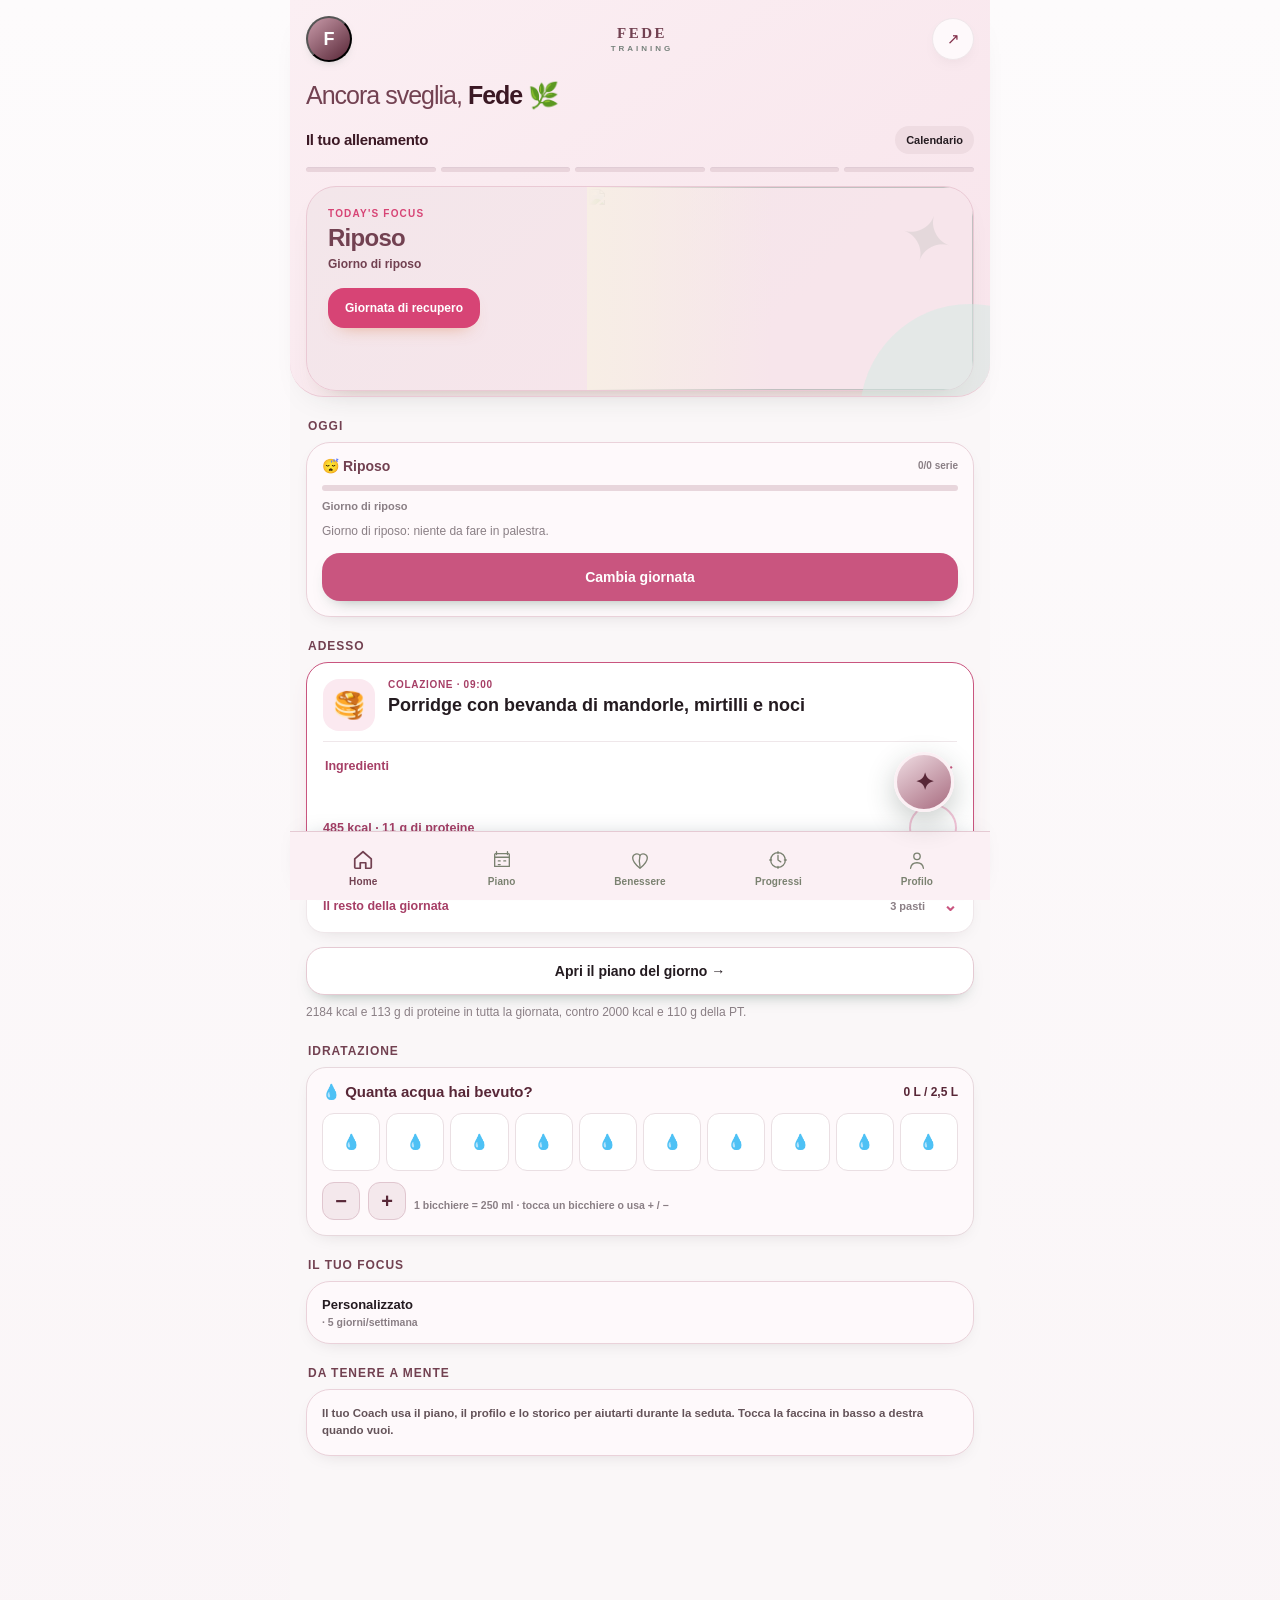
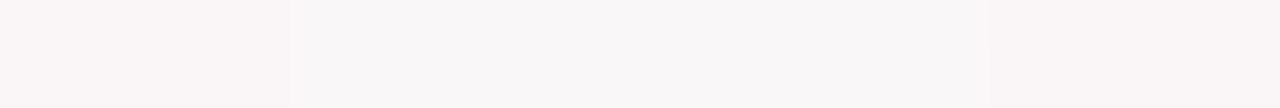
==== commit fdb20ae3: "Il menu' segue l'allenamento, e la settimana si controlla da sola 1) Stamattina avevo allineato i pa" ====
--- a/index.html
+++ b/index.html
@@ -1269,6 +1269,71 @@
     sched:{1:'Giorno 1',2:'Giorno 2',3:'Giorno 3',4:'Riposo',5:'Giorno 4',6:'Giorno 5',0:'Riposo'}},
   weekend:{label:'🗓️ Weekend libero',sub:'5 giorni da lunedì a venerdì, lower martedì e giovedì',calisthenics:true,
     sched:{1:'Giorno 1',2:'Giorno 2',3:'Giorno 3',4:'Giorno 4',5:'Giorno 5',6:'Riposo',0:'Riposo'}}};
+/* La regola che teneva allineati calendario e pasti ora e' dentro
+   dietMapping(): il menu' segue l'allenamento da solo, quindi l'avviso che
+   segnalava il disallineamento non ha piu' niente da segnalare. Tolto. */
+/* Se sposti una giornata, il resto della settimana puo' non tornare piu'.
+   Qui si guardano tre cose soltanto, e si propone il rimedio piu' piccolo:
+   due giornate di gambe attaccate, una giornata ripetuta, una sparita.
+   Propone: non cambia niente da solo. */
+let __schedIssueOff=false;   // "lascia cosi'" vale per questa sessione: nessuna chiave salvata
+const SCHED_ORDER=[1,2,3,4,5,6,0];
+function schedOf(){const g=(typeof goals!=='undefined'&&goals&&goals.sched)||{};const o={};SCHED_ORDER.forEach(function(w){o[w]=g[String(w)]||'Riposo';});return o;}
+function schedIssue(sched){
+  const s=sched||schedOf();
+  const gambe=function(w){return LOWER_DAYS.indexOf(s[w])>-1;};
+  // 1) due giornate di gambe attaccate: la settimana e' un cerchio, domenica tocca lunedi'
+  for(let i=0;i<SCHED_ORDER.length;i++){
+    const a=SCHED_ORDER[i], b=SCHED_ORDER[(i+1)%SCHED_ORDER.length];
+    if(gambe(a)&&gambe(b)){
+      // la sposto sul primo riposo che non finisca di nuovo accanto alle gambe
+      const liberi=SCHED_ORDER.filter(function(w){
+        if(s[w]!=='Riposo'||w===b)return false;
+        const j=SCHED_ORDER.indexOf(w);
+        const pre=SCHED_ORDER[(j-1+SCHED_ORDER.length)%SCHED_ORDER.length], post=SCHED_ORDER[(j+1)%SCHED_ORDER.length];
+        return !gambe(pre)&&!gambe(post);});
+      return {kind:'gambe',a:a,b:b,giorno:s[b],verso:liberi.length?liberi[0]:null};
+    }
+  }
+  // 2) la stessa giornata due volte
+  const visti={};
+  for(let i=0;i<SCHED_ORDER.length;i++){
+    const w=SCHED_ORDER[i], g=s[w]; if(g==='Riposo')continue;
+    if(visti[g]!==undefined)return {kind:'doppia',a:visti[g],b:w,giorno:g};
+    visti[g]=w;
+  }
+  // 3) una giornata del piano che non compare piu'
+  const previste=Object.keys(planForUser()).filter(function(d){return /^Giorno \d$/.test(d);});
+  const manca=previste.filter(function(d){return !visti[d];});
+  if(manca.length===1){
+    const liberi=SCHED_ORDER.filter(function(w){return s[w]==='Riposo';});
+    return {kind:'manca',giorno:manca[0],verso:liberi.length?liberi[0]:null};
+  }
+  return null;
+}
+function schedIssueHTML(){
+  if(__schedIssueOff)return '';
+  const s=schedOf(), p=schedIssue(s);
+  if(!p)return '';
+  const nome=function(w){return weekdayName(w);};
+  let testo='', azione='';
+  if(p.kind==='gambe'){
+    testo=tr('Due giornate di gambe attaccate: ','Two leg days back to back: ')+esc(p.giorno)+tr(' cade di ',' falls on ')+nome(p.b)
+      +tr(', subito dopo quella di ',', right after the one on ')+nome(p.a)+'.';
+    azione=p.verso!=null?tr('Sposto ','Move ')+esc(p.giorno)+tr(' a ',' to ')+nome(p.verso):'';
+  }else if(p.kind==='doppia'){
+    testo=esc(p.giorno)+tr(' compare due volte, ',' appears twice, ')+nome(p.a)+tr(' e ',' and ')+nome(p.b)+'.';
+  }else{
+    testo=esc(p.giorno)+tr(' non compare in nessun giorno della settimana.',' is not on any day of the week.');
+    azione=p.verso!=null?tr('Mettilo ','Put it on ')+nome(p.verso):'';
+  }
+  let h='<div class="card sched-issue"><b>'+tr('La settimana non torna','Your week doesn’t add up')+'</b>'
+    +'<div class="note" style="margin-top:6px">'+testo+'</div>';
+  if(azione&&p.verso!=null)h+='<button class="btn" data-schedfix="'+p.verso+'" data-schedday="'+esc(p.giorno)+'"'
+    +(p.kind==='gambe'?' data-schedfrom="'+p.b+'"':'')+' style="margin-top:10px">'+azione+' →</button>';
+  h+='<button class="btn ghost" data-schedoff="1" style="margin-top:8px">'+tr('Lascia così','Leave it')+'</button></div>';
+  return h;
+}
 function applyWeekPreset(id){
   const pr=WEEK_PRESETS[id]; if(!pr)return;
   goals.calisthenics=pr.calisthenics;
@@ -2684,7 +2749,7 @@
       return '<option value="'+d+'"'+(d===data.day?' selected':'')+'>'+dayPlan(d).em+' '+d+' — '+dayPlan(d).t+'</option>';}).join('')+
     '</select></div>';
 
-  h+='<div class="sect">Pianificazione settimanale</div><div class="card">'+
+  h+='<div class="sect">Pianificazione settimanale</div>'+schedIssueHTML()+'<div class="card">'+
     '<div class="note" style="margin-bottom:12px">Scegli uno schema suggerito, poi aggiusta i singoli giorni se serve. Lower = glutei e gambe (Giorno 2, 4, 5), upper = dorso e spalle (Giorno 1, 3).</div>'+
     '<div style="display:grid;grid-template-columns:1fr 1fr;gap:8px;margin-bottom:14px">'+Object.keys(WEEK_PRESETS).map(function(id){
       const pr=WEEK_PRESETS[id], on=goals.weekPreset===id;
@@ -3040,7 +3105,7 @@
   if(isCardioExercise(e)){
     sets=Math.max(1,+e[2]||1);
     for(let k=sets+1;k<=24;k++){const vv=getSetValue(data,day,exIdx,e,k);
-      if(vv&&(vv.min||vv.kcal||vv.inc||vv.sec||vv.r||vv.kg))sets=k;}
+      if(vv&&(vv.min||vv.kcal||vv.inc||vv.laps||vv.sec||vv.r||vv.kg))sets=k;}
   }else sets=Math.max(+e[2]||0,m?+m[1]:3);
   const unilateral=isUnilateralExercise(e), cf=countField(e,day);
   for(let sn=1;sn<=sets;sn++){
@@ -3102,7 +3167,7 @@
    another, and a bodyweight hold still asked for kilos. Both are now properties
    of the exercise. Anything not listed keeps the old prose rule, so no day
    changes by accident. */
-const EX_MEASURE={'Tapis roulant inclinato':'cardio','Cyclette':'cardio','Camminata all\u2019aperto':'cardio','Vogatore':'cardio','Corsa leggera':'cardio','Corda':'cardio',            // 'time' = seconds, 'reps' = repetitions
+const EX_MEASURE={'Nuoto':'cardio','Tapis roulant inclinato':'cardio','Cyclette':'cardio','Camminata all\u2019aperto':'cardio','Vogatore':'cardio','Corsa leggera':'cardio','Corda':'cardio',            // 'time' = seconds, 'reps' = repetitions
   'L-Sit':'time','Tuck Support':'time','Tuck L-Sit':'time','Single-Leg L-Sit':'time','L-Sit on Parallettes':'time',
   'Frog Stand':'time','Frog Stand Weight Shift':'reps','Frog Stand Toe Lift':'reps',
   'Vacuum addominale':'time','Plank':'time','CORE · Plank':'time','Hollow Body Hold':'time',
@@ -3111,7 +3176,7 @@
   'Dead Bug':'reps','CORE · Dead Bug':'reps','Hanging Knee Raise':'reps','CORE · Hanging Knee Raise':'reps',
   'Cable Crunch':'reps','CORE · Cable Crunch':'reps','Pallof Press (anti-rotazione)':'reps'
 };
-const EX_LOAD={'Tapis roulant inclinato':'bodyweight','Cyclette':'bodyweight','Camminata all\u2019aperto':'bodyweight','Vogatore':'bodyweight','Corsa leggera':'bodyweight','Corda':'bodyweight',               // 'bodyweight' = no kg field, 'external' = a load is entered
+const EX_LOAD={'Nuoto':'bodyweight','Tapis roulant inclinato':'bodyweight','Cyclette':'bodyweight','Camminata all\u2019aperto':'bodyweight','Vogatore':'bodyweight','Corsa leggera':'bodyweight','Corda':'bodyweight',               // 'bodyweight' = no kg field, 'external' = a load is entered
   // Only the holds and the wall work: things that genuinely never take a load in
   // this plan. Pull-up can be assisted or weighted, and her own history has Dead Bug
   // at 16 and 18 kg, so neither is listed — anything unlisted keeps its kg field.
@@ -3190,6 +3255,8 @@
 function cardioFields(e){
   const n=exName(e), f=[{f:'min',l:'Minuti',en:'Minutes',ph:'20'}];
   if(/tapis|treadmill|camminata|salita|incline/i.test(n))f.push({f:'inc',l:'Inclin. %',en:'Incline %',ph:'10'});
+  // Nuotando non c'e' inclinazione: si contano le vasche.
+  if(/nuoto|swim|vasche/i.test(n))f.push({f:'laps',l:'Vasche',en:'Laps',ph:''});
   f.push({f:'kcal',l:'Kcal',en:'Kcal',ph:''});
   return f;
 }
@@ -3256,23 +3323,46 @@
 const DIET_SHOPPING={"Verdura e frutta":["Aglio 3 g","Aneto secco 3 g","Asparagi 75 g","Avocado 275 g","Banana 1.1 kg","Basilico 1 g","Carota 60 g","Cetriolo 50 g","Cipolla 440 g","Coriandolo 1 g","Funghi champignon 100 g","Lime 45 g","Mela rossa 600 g","Mirtilli 225 g","Olive verdi 25 g","Origano 1 g","Peperone rosso 350 g","Peperone verde 190 g","Pomodorini 225 g","Pomodoro 505 g","Pomodoro triturato naturale 420 g","Porro 60 g","Prezzemolo 5 g","Ravanelli 80 g","Rucola 90 g","Songino 100 g","Spinaci 150 g","Zucchine 375 g"],"Dispensa":["Anacardi 20 g","Bevanda di mandorle 2.5 kg","Burro di arachidi 56 g","Cioccolato fondente 70 g","Curry 3 g","Hummus 90 g","Mandorle 56 g","Miele 90 g","Noci 110 g","Olio di oliva 155 g","Pepe bianco 2 g","Pepe nero 3 g","Sale 0 g","Salsa di soia 8 g","Semi di lino 56 g","Semi di zucca 15 g","Succo di limone 10 g"],"Carboidrati":["Avena 135 g","Ceci cotti 175 g","Fajitas di mais 60 g","Gnocchi 250 g","Mais dolce 40 g","Pane di mais 480 g","Pane tostato senza glutine 40 g","Pasta senza glutine 80 g","Patata 640 g","Patata dolce 250 g","Quinoa 60 g","Riso basmati crudo 180 g","Riso integrale 80 g"],"Proteine":["Brodo di pollo 250 g","Feta 50 g","Formaggio Havarti Light 100 g","Gamberoni 100 g","Hamburger di pollo 150 g","Manzo magro 150 g","Petto di tacchino 60 g","Pollo 470 g","Proteina ISO ChocoMonkey 210 g","Salmone 290 g","Salmone affumicato 60 g","Tonno 200 g","Tonno in acqua 75 g","Uovo di gallina 785 g"]};
 const DIET_ALLERGENS={0:"Uova · Latticini · Pesce · Frutta a guscio · Arachidi · Soia",1:"Uova · Latticini · Frutta a guscio · Arachidi · Soia",2:"Pesce · Frutta a guscio · Arachidi · Soia · Glutine",3:"Uova · Latticini · Pesce · Crostacei · Frutta a guscio · Arachidi · Soia · Sesamo",4:"Uova · Pesce · Frutta a guscio · Arachidi · Soia · Glutine",5:"Uova · Latticini · Frutta a guscio · Arachidi · Soia",6:"Uova · Pesce · Frutta a guscio · Arachidi · Soia · Sesamo · Glutine"};
 
-/* Allineamento menu' / allenamento, deciso da Federica il 2026-11-19.
-   Il piano della PT resta parola per parola: cambia solo su quale giorno della
-   settimana cade un menu', perche' i giorni di gambe vogliono il menu' piu'
-   ricco e il riposo quello piu' leggero. Ogni voce ricorda da dove viene (pt),
-   cosi' nel parlare con la nutrizionista si sa sempre di quale giorno parla. */
-(function allineaMenuAllAllenamento(){
-  DIET_DAYS.forEach(function(d){ if(!d.pt)d.pt=d.n; });
-  const scambi=[[4,5]];  // giovedi' <-> venerdi': il lower si sposta al giovedi'
-  scambi.forEach(function(coppia){
-    const a=DIET_DAYS.find(function(d){return d.k===coppia[0];});
-    const b=DIET_DAYS.find(function(d){return d.k===coppia[1];});
-    if(!a||!b)return;
-    const m=a.meals; a.meals=b.meals; b.meals=m;
-    const t=a.pt; a.pt=b.pt; b.pt=t;
-    const al=DIET_ALLERGENS[a.k]; DIET_ALLERGENS[a.k]=DIET_ALLERGENS[b.k]; DIET_ALLERGENS[b.k]=al;
-  });
-})();
+/* Il menu' segue l'allenamento, non il giorno della settimana.
+   Deciso con Federica il 19 novembre 2026: i giorni di gambe prendono i menu'
+   piu' ricchi, il riposo il piu' leggero. La regola si applica al calendario
+   di adesso, quindi spostando una giornata il menu' la segue da solo.
+   Il piano della nutrizionista resta parola per parola: cambia solo il giorno
+   in cui lo mangi, e ogni menu' ricorda da dove viene (pt). */
+(function ricordaOrigineMenu(){ DIET_DAYS.forEach(function(d){ if(!d.pt)d.pt=d.n; }); })();
+const LOWER_DAYS=['Giorno 2','Giorno 4'];   // le giornate di gambe: decidono il menu'
+// Quanto chiede una giornata: gambe 3, resto allenato 2, nuoto/recupero 1, riposo 0.
+function dietNeed(giorno){
+  if(!giorno||giorno==='Riposo')return 0;
+  if(LOWER_DAYS.indexOf(giorno)>-1)return 3;
+  if(giorno==='Nuoto')return 1;
+  return 2;
+}
+let __dietMapCache={sig:'',map:null};
+function dietMapping(){
+  const sched=(typeof goals!=='undefined'&&goals&&goals.sched)||{};
+  const sig=[0,1,2,3,4,5,6].map(function(w){return sched[String(w)]||'Riposo';}).join('|');
+  if(__dietMapCache.sig===sig&&__dietMapCache.map)return __dietMapCache.map;
+  // Menu' dal piu' ricco al piu' leggero; a parita' vince il piu' proteico, poi
+  // l'ordine del piano: l'accoppiamento non deve cambiare a ogni ridisegno.
+  const menus=DIET_DAYS.slice().sort(function(a,b){
+    const na=dietDayNutrition(a), nb=dietDayNutrition(b);
+    return (nb.kcal-na.kcal)||(nb.prot-na.prot)||(a.k-b.k);});
+  // Giorni dal piu' esigente al meno, lunedi' per primo a parita'.
+  const ordine=[1,2,3,4,5,6,0];
+  const giorni=ordine.slice().sort(function(a,b){
+    const d=dietNeed(sched[String(b)])-dietNeed(sched[String(a)]);
+    return d||(ordine.indexOf(a)-ordine.indexOf(b));});
+  const map={};
+  giorni.forEach(function(w,i){map[w]=menus[i]?menus[i].k:w;});
+  __dietMapCache={sig:sig,map:map};
+  return map;
+}
+function dietMenuForWeekday(w){return dietDayByKey(dietMapping()[w]);}
+// Il nome del giorno e' quello vero del calendario, non quello del menu'.
+const WEEKDAY_IT=['Domenica','Luned\u00ec','Marted\u00ec','Mercoled\u00ec','Gioved\u00ec','Venerd\u00ec','Sabato'];
+const WEEKDAY_EN=['Sunday','Monday','Tuesday','Wednesday','Thursday','Friday','Saturday'];
+function weekdayName(w){return getAppLanguage()==='en'?WEEKDAY_EN[w]:WEEKDAY_IT[w];}
 
 const DIET_SLOT_KEYS={
  'Colazione':{it:'Colazione',en:'Breakfast'},'Spuntino mattutino':{it:'Spuntino mattutino',en:'Morning snack'},'Pranzo':{it:'Pranzo',en:'Lunch'},'Merenda':{it:'Merenda',en:'Afternoon snack'},'Merenda 2':{it:'Merenda 2',en:'Snack 2'},'Cena':{it:'Cena',en:'Dinner'}
@@ -3319,7 +3409,7 @@
 function dietDoneKey(date,slot){return 'fede:dietdone:'+k(date)+'|'+slot;}
 function isDietDone(date,slot){return localStorage.getItem(dietDoneKey(date,slot))==='1';}
 function setDietDone(date,slot,on){if(on)localStorage.setItem(dietDoneKey(date,slot),'1');else localStorage.removeItem(dietDoneKey(date,slot));}
-function dietDayForDate(d){return dietDayByKey(d.getDay());}
+function dietDayForDate(d){return dietMenuForWeekday(d.getDay());}
 function dietSummaryForDate(d){const day=dietDayForDate(d),done=day.meals.filter(function(m){return isDietDone(d,m.slot);}).length;return{done:done,total:day.meals.length};}
 function dietMealLabel(m){return getAppLanguage()==='en'?m.en:m.slot;}
 function dietProgressBar(pct){return '<div style="height:7px;border-radius:8px;background:#f1eaec;overflow:hidden;margin-top:8px"><i style="display:block;height:100%;width:'+pct+'%;background:var(--rose)"></i></div>';}
@@ -3732,7 +3822,7 @@
   const dayNutri=dietDayNutrition(d);
   let h=hdr(getAppLanguage()==='en'?'Nutrition plan':'Piano nutrizionale',(getAppLanguage()==='en'?'Official 7-day plan':'Piano ufficiale 7 giorni')+' · 11 marzo 2025');
   h+='<div class="wrap">';
-  h+='<div class="nutri-hero"><div style="display:flex;justify-content:space-between;gap:12px;align-items:flex-start"><div><div style="font-size:10px;color:var(--rose-d);font-weight:900;text-transform:uppercase;letter-spacing:.06em">'+(getAppLanguage()==='en'?'Today':'Oggi')+'</div><h2 style="margin:3px 0 0">'+esc(getAppLanguage()==='en'?d.en:d.n)+'</h2><div class="note" style="margin-top:5px">'+sum.done+'/'+sum.total+' '+(getAppLanguage()==='en'?'meals completed':'pasti completati')+(d.pt&&d.pt!==d.n?' \u00b7 '+tr('men\u00f9 del ','menu from ')+esc(d.pt.toLowerCase())+tr(' nel piano della PT',' in the PT\u2019s plan'):'')+'</div><div class="nutri-totals">'+dayNutri.kcal+' kcal \u00b7 '+dayNutri.prot+' g '+(getAppLanguage()==='en'?'protein':'proteine')+'<span>'+dietGapLabel(dayNutri)+'</span></div></div><div style="font-size:28px;font-weight:900">'+pct+'%</div></div>'+dietProgressBar(pct)+'</div>';
+  h+='<div class="nutri-hero"><div style="display:flex;justify-content:space-between;gap:12px;align-items:flex-start"><div><div style="font-size:10px;color:var(--rose-d);font-weight:900;text-transform:uppercase;letter-spacing:.06em">'+(getAppLanguage()==='en'?'Today':'Oggi')+'</div><h2 style="margin:3px 0 0">'+esc(weekdayName(cur.getDay()))+'</h2><div class="note" style="margin-top:5px">'+sum.done+'/'+sum.total+' '+(getAppLanguage()==='en'?'meals completed':'pasti completati')+((d.pt||d.n)!==weekdayName(cur.getDay())?' \u00b7 '+tr('men\u00f9 del ','menu from ')+esc(String(d.pt||d.n).toLowerCase())+tr(' nel piano della PT',' in the PT\u2019s plan'):'')+'</div><div class="nutri-totals">'+dayNutri.kcal+' kcal \u00b7 '+dayNutri.prot+' g '+(getAppLanguage()==='en'?'protein':'proteine')+'<span>'+dietGapLabel(dayNutri)+'</span></div></div><div style="font-size:28px;font-weight:900">'+pct+'%</div></div>'+dietProgressBar(pct)+'</div>';
   h+='<div class="diet-section-tabs">'+[['today',getAppLanguage()==='en'?'Today':'Oggi'],['week',getAppLanguage()==='en'?'Week':'Settimana'],['recipes',getAppLanguage()==='en'?'Recipes':'Ricette'],['shopping',getAppLanguage()==='en'?'Shopping':'Spesa'],['allergens',getAppLanguage()==='en'?'Allergens':'Allergeni'],['build',getAppLanguage()==='en'?'Build dinner':'Costruisci'],['diary',getAppLanguage()==='en'?'Diary':'Diario']].map(function(x){return '<button data-diet-section="'+x[0]+'" class="'+(section===x[0]?'on':'')+'">'+x[1]+'</button>';}).join('')+'</div>';
   if(section==='today'){
     // Sette giorni in sette colonne: a 390px il nome intero non ci sta ("Mercoled\u00ec" da solo
@@ -3868,17 +3958,52 @@
 /* Barre: sedute per settimana. Una serie sola, quindi nessuna legenda.
    Estremi arrotondati di 4px ancorati alla linea di base, 2px di distacco fra
    le barre, assi discreti. */
+// Andamento: quanto storico si guarda, e cosa si e' toccato. Stato di schermo,
+// non un dato: non viene salvato da nessuna parte.
+let trendRange=8;              // settimane mostrate; 0 = tutto lo storico
+let trendSel={kind:'',id:''};  // 'week' + lunedi ISO, oppure 'sess' + chiave della seduta
+function isoKey(d){const p=n=>String(n).padStart(2,'0');return d.getFullYear()+'-'+p(d.getMonth()+1)+'-'+p(d.getDate());}
+function trendWeeksAvailable(sess,today){
+  if(!sess.length)return 1;
+  const first=weekStartOf(sess[0].date), ref=weekStartOf(today||new Date());
+  return Math.max(1,Math.round((ref-first)/604800000)+1);
+}
+// Oltre le dodici settimane la barra settimanale diventa illeggibile a 390px:
+// venti colonne da 17px, etichette sovrapposte e niente da toccare. Allora la
+// grana giusta e' il mese.
+function monthlySessions(records,months,today){
+  const sess=sessionSummaries(records), ref=today||new Date(), out=[];
+  for(let i=months-1;i>=0;i--){
+    const ms=new Date(ref.getFullYear(),ref.getMonth()-i,1,12,0,0);
+    const me=new Date(ms.getFullYear(),ms.getMonth()+1,1,12,0,0);
+    const dentro=sess.filter(function(x){return x.date>=ms&&x.date<me;});
+    out.push({start:ms,month:true,sessions:dentro.length,
+      series:dentro.reduce(function(a,x){return a+x.series;},0),
+      volume:dentro.reduce(function(a,x){return a+x.volume;},0),
+      current:i===0});
+  }
+  return out;
+}
+function trendMonthsAvailable(sess,today){
+  if(!sess.length)return 1;
+  const f=sess[0].date, r=today||new Date();
+  return Math.max(1,(r.getFullYear()-f.getFullYear())*12+(r.getMonth()-f.getMonth())+1);
+}
 function weeklyBarsHTML(weeks){
   if(!weeks.length)return '';
   const max=Math.max(1,Math.max.apply(null,weeks.map(function(w){return w.sessions;})));
   const H=96;
   let bars='';
   weeks.forEach(function(w){
-    const hgt=Math.round(w.sessions/max*H);
-    bars+='<div class="tb-col"'+(w.sessions?' title="'+w.sessions+' sedute"':'')+'>'+
+    const hgt=Math.round(w.sessions/max*H), iso=isoKey(w.start), sel=(w.month?trendSel.kind==='month':trendSel.kind==='week')&&trendSel.id===iso;
+    // Una barra si tocca: sotto si apre la settimana. Niente title: su un telefono
+    // non esiste il passaggio del mouse, e un'etichetta che non compare mai e' una bugia.
+    bars+='<button class="tb-col'+(sel?' sel':'')+'" data-'+(w.month?'trendmonth':'trendweek')+'="'+iso+'" aria-label="'+
+      (w.month?w.start.toLocaleDateString(APP_LOCALE(),{month:'long',year:'numeric'})
+             :tr('Settimana del ','Week of ')+w.start.getDate()+'/'+(w.start.getMonth()+1))+', '+w.sessions+tr(' sedute',' sessions')+'">'+
       '<div class="tb-val">'+(w.sessions||'')+'</div>'+
-      '<div class="tb-track"><i class="tb-bar'+(w.current?' now':'')+'" style="height:'+(w.sessions?Math.max(hgt,6):0)+'px"></i></div>'+
-      '<div class="tb-lab">'+w.start.getDate()+'/'+(w.start.getMonth()+1)+'</div></div>';
+      '<div class="tb-track"><i class="tb-bar'+(w.current?' now':'')+(sel?' sel':'')+'" style="height:'+(w.sessions?Math.max(hgt,6):0)+'px"></i></div>'+
+      '<div class="tb-lab">'+(w.month?w.start.toLocaleDateString(APP_LOCALE(),{month:'short'}):w.start.getDate()+'/'+(w.start.getMonth()+1))+'</div></button>';
   });
   return '<div class="trend-bars">'+bars+'</div>';
 }
@@ -3892,7 +4017,8 @@
   const xy=pts.map(function(x,i){return [(i/(pts.length-1))*W, H-((x.volume-mn)/rg)*(H-14)-7];});
   const line=xy.map(function(c){return c[0].toFixed(1)+','+c[1].toFixed(1);}).join(' ');
   let dots='';
-  xy.forEach(function(c,i){dots+='<circle cx="'+c[0].toFixed(1)+'" cy="'+c[1].toFixed(1)+'" r="4.5" fill="#fff" stroke="var(--chart)" stroke-width="2"><title>'+pts[i].volume+' kg · '+pts[i].date.toLocaleDateString(APP_LOCALE(),{day:'numeric',month:'short'})+'</title></circle>';});
+  xy.forEach(function(c,i){const sel=trendSel.kind==='sess'&&trendSel.id===pts[i].key;
+    dots+='<circle class="trend-dot'+(sel?' sel':'')+'" data-trendsess="'+pts[i].key+'" cx="'+c[0].toFixed(1)+'" cy="'+c[1].toFixed(1)+'" r="'+(sel?7:4.5)+'" fill="'+(sel?'var(--chart)':'#fff')+'" stroke="var(--chart)" stroke-width="2"><title>'+pts[i].volume+' kg · '+pts[i].date.toLocaleDateString(APP_LOCALE(),{day:'numeric',month:'short'})+'</title></circle>';});
   return '<svg class="trend-line" viewBox="0 0 '+W+' '+H+'" role="img" aria-label="'+tr('Volume per seduta, ultime ','Volume per session, last ')+pts.length+tr(' sedute',' sessions')+'">'+
     '<polygon points="0,'+H+' '+line+' '+W+','+H+'" fill="var(--chart-fill)"/>'+
     '<polyline points="'+line+'" fill="none" stroke="var(--chart)" stroke-width="2" stroke-linejoin="round" stroke-linecap="round"/>'+
@@ -3901,18 +4027,93 @@
     '<span>'+pts[pts.length-1].volume+' kg · '+pts[pts.length-1].date.toLocaleDateString(APP_LOCALE(),{day:'numeric',month:'short'})+'</span></div>';
 }
 
+// Cosa c'e' dentro una barra o un punto. Solo dati gia' salvati: nessuna stima.
+function trendWeekDetail(sess,iso){
+  const ws=dateFromKey(iso), we=new Date(ws); we.setDate(we.getDate()+7);
+  const dentro=sess.filter(function(x){return x.date>=ws&&x.date<we;});
+  const titolo=tr('Settimana del ','Week of ')+ws.toLocaleDateString(APP_LOCALE(),{day:'numeric',month:'long'});
+  if(!dentro.length)return trendCard(titolo,'<div class="note">'+tr('Nessuna seduta registrata in questa settimana.','No session logged in this week.')+'</div>');
+  const serie=dentro.reduce(function(a,x){return a+x.series;},0), vol=dentro.reduce(function(a,x){return a+x.volume;},0);
+  return trendCard(titolo,
+    '<div class="trend-sum"><b>'+dentro.length+'</b> '+(dentro.length===1?tr('seduta','session'):tr('sedute','sessions'))
+    +' · <b>'+serie+'</b> '+tr('serie','sets')+' · <b>'+Math.round(vol)+'</b> kg</div>'
+    +dentro.map(function(x){return '<button class="trend-line-row" data-trendsess="'+x.key+'"><span>'
+      +x.date.toLocaleDateString(APP_LOCALE(),{weekday:'short',day:'numeric',month:'short'})+' · '+esc(x.day||'')+'</span>'
+      +'<b>'+x.series+' '+tr('serie','sets')+' · '+Math.round(x.volume)+' kg</b></button>';}).join(''));
+}
+function trendSessionDetail(key){
+  const rec=recentRecords(400).filter(function(r){return r._date===key;})[0];
+  if(!rec)return '';
+  const d=norm(rec), giorno=d.day||'', v=vol(d);
+  const righe={};
+  Object.keys(d.sets).forEach(function(id){
+    const x=d.sets[id], pezzi=String(id).split('|'); if(pezzi.length<3)return;
+    if(!(x&&(x.r||x.sec||x.min)))return;
+    const nome=exNameFromId(pezzi[1])||pezzi[1];
+    (righe[nome]=righe[nome]||[]).push(x);
+  });
+  const corpo=Object.keys(righe).map(function(nome){
+    const set=righe[nome];
+    const dett=set.map(function(x){
+      if(x.min)return x.min+tr(' min',' min')+(x.laps?' · '+x.laps+tr(' vasche',' laps'):'')+(x.inc?' · '+x.inc+'%':'')+(x.kcal?' · '+x.kcal+' kcal':'');
+      if(x.sec)return x.sec+' sec';
+      return (x.kg?x.kg+' kg × ':'')+(x.r||'')+(x.r?tr(' rip',' reps'):'');
+    }).join(' · ');
+    return '<div class="trend-ex"><span>'+esc(nome)+'</span><b>'+esc(dett)+'</b></div>';
+  }).join('');
+  return trendCard(dateFromKey(key).toLocaleDateString(APP_LOCALE(),{weekday:'long',day:'numeric',month:'long'})+' · '+esc(giorno),
+    '<div class="trend-sum"><b>'+v.s+'</b> '+tr('serie','sets')+' · <b>'+v.v+'</b> kg'+tr(' di volume',' of volume')+'</div>'+corpo);
+}
+function trendMonthDetail(sess,iso){
+  const ms=dateFromKey(iso), me=new Date(ms.getFullYear(),ms.getMonth()+1,1,12,0,0);
+  const dentro=sess.filter(function(x){return x.date>=ms&&x.date<me;});
+  const titolo=ms.toLocaleDateString(APP_LOCALE(),{month:'long',year:'numeric'});
+  if(!dentro.length)return trendCard(titolo,'<div class="note">'+tr('Nessuna seduta registrata in questo mese.','No session logged in this month.')+'</div>');
+  const serie=dentro.reduce(function(a,x){return a+x.series;},0), vol=dentro.reduce(function(a,x){return a+x.volume;},0);
+  // Dentro un mese elenco le settimane, non trenta righe di sedute.
+  const perSett={};
+  dentro.forEach(function(x){const w=isoKey(weekStartOf(x.date));(perSett[w]=perSett[w]||[]).push(x);});
+  return trendCard(titolo,
+    '<div class="trend-sum"><b>'+dentro.length+'</b> '+(dentro.length===1?tr('seduta','session'):tr('sedute','sessions'))
+    +' · <b>'+serie+'</b> '+tr('serie','sets')+' · <b>'+Math.round(vol)+'</b> kg</div>'
+    +Object.keys(perSett).sort().map(function(w){const g=perSett[w];
+      return '<button class="trend-line-row" data-trendweek="'+w+'"><span>'+tr('settimana del ','week of ')
+        +dateFromKey(w).toLocaleDateString(APP_LOCALE(),{day:'numeric',month:'short'})+'</span><b>'
+        +g.length+' '+(g.length===1?tr('seduta','session'):tr('sedute','sessions'))+' · '
+        +Math.round(g.reduce(function(a,x){return a+x.volume;},0))+' kg</b></button>';}).join(''));
+}
+function trendCard(titolo,corpo){
+  return '<div class="card trend-detail"><div class="trend-detail-head"><b>'+esc(titolo)+'</b>'
+    +'<button class="trend-close" data-trendclose="1" aria-label="'+tr('Chiudi','Close')+'">×</button></div>'+corpo+'</div>';
+}
+function trendRangeHTML(){
+  const opz=[[8,tr('8 settimane','8 weeks')],[26,tr('6 mesi','6 months')],[0,tr('Tutto','All')]];
+  return '<div class="trend-range">'+opz.map(function(o){
+    return '<button class="'+(trendRange===o[0]?'on':'')+'" data-trendrange="'+o[0]+'">'+o[1]+'</button>';}).join('')+'</div>';
+}
 function trendHTML(){
-  const recs=recentRecords(90), sess=sessionSummaries(recs), weeks=weeklySessions(recs,8,cur);
+  const recs=recentRecords(400), sess=sessionSummaries(recs);
+  // Sotto le dodici settimane si ragiona a settimane; sopra, a mesi.
+  const aMesi=trendRange===0||trendRange>12;
+  const weeks=aMesi
+    ? monthlySessions(recs,trendRange===0?trendMonthsAvailable(sess,cur):Math.ceil(trendRange/4.345),cur)
+    : weeklySessions(recs,trendRange,cur);
+  // Il confronto fra mesi ha una finestra sua: non dipende da quanto storico stai guardando.
+  const confronto=weeklySessions(recs,9,cur);
   if(!sess.length){
     return '<div class="card"><div class="note">Qui compare l\u2019andamento appena registri la prima seduta: quante volte ti alleni ogni settimana e come cresce il volume. Non invento numeri che non hai ancora.</div></div>';
   }
-  const thisWeek=weeks[weeks.length-1], d=trendDelta(weeks);
-  let h='<div class="grid2"><div class="tile t-mint"><span>questa settimana</span><div><b>'+thisWeek.sessions+'</b><em>'+(thisWeek.sessions===1?'seduta':'sedute')+' \u00b7 '+thisWeek.series+' serie</em></div></div>'+
+  const thisWeek=weeks[weeks.length-1], d=trendDelta(confronto);
+  const settimanaCorrente=confronto[confronto.length-1];
+  let h='<div class="grid2"><div class="tile t-mint"><span>questa settimana</span><div><b>'+settimanaCorrente.sessions+'</b><em>'+(settimanaCorrente.sessions===1?'seduta':'sedute')+' \u00b7 '+settimanaCorrente.series+' serie</em></div></div>'+
     '<div class="tile t-pink"><span>in totale</span><div><b>'+sess.length+'</b><em>sedute registrate</em></div></div></div>';
-  h+='<div class="sect">Sedute per settimana</div><div class="card">'+weeklyBarsHTML(weeks);
-  if(d)h+='<div class="note" style="margin-top:10px">Ultime 4 settimane piene: <b>'+d.recent+'</b> sedute, contro <b>'+d.previous+'</b> nelle 4 precedenti'+(d.diff===0?'. Stesso ritmo.':(d.diff>0?' \u2014 '+d.diff+' in pi\u00f9.':' \u2014 '+(-d.diff)+' in meno.'))+'</div>';
+  h+='<div class="sect">'+(aMesi?tr('Sedute per mese','Sessions per month'):tr('Sedute per settimana','Sessions per week'))+'</div><div class="card">'+trendRangeHTML()+weeklyBarsHTML(weeks);
+  if(trendSel.kind==='week')h+=trendWeekDetail(sess,trendSel.id);
+  if(trendSel.kind==='month')h+=trendMonthDetail(sess,trendSel.id);
+  if(d)h+='<div class="note" style="margin-top:10px">'+tr('Ultime 4 settimane piene: ','Last 4 full weeks: ')+'<b>'+d.recent+'</b>'+tr(' sedute, contro ',' sessions, against ')+'<b>'+d.previous+'</b>'+tr(' nelle 4 precedenti',' in the 4 before')+(d.diff===0?tr('. Stesso ritmo.','. Same pace.'):(d.diff>0?' \u2014 '+d.diff+tr(' in pi\u00f9.',' more.'):' \u2014 '+(-d.diff)+tr(' in meno.',' fewer.')))+'</div>';
   else h+='<div class="note" style="margin-top:10px">Il confronto fra mesi compare dopo otto settimane piene di storico.</div>';
   h+='</div>';
+  if(trendSel.kind==='sess')h+=trendSessionDetail(trendSel.id);
   const vol2=sessionVolumeHTML(sess);
   if(vol2)h+='<div class="sect">Volume per seduta</div><div class="card">'+vol2+'<div class="note" style="margin-top:8px">Somma di kg \u00d7 ripetizioni delle serie segnate, Lab escluso. Serve a vedere il verso, non a confrontare giornate diverse fra loro.</div></div>';
   return h;
@@ -4246,6 +4447,7 @@
 function tr(it,en){return getAppLanguage()==='en'?en:it;}
 function setAppLanguage(lang){localStorage.setItem('fede:lang',lang==='en'?'en':'it');render();}
 const APP_EN={
+ 'Vasche':'Laps',
  'Mobilità anca':'Hip mobility',
  '10 affondi laterali · 10 affondi dalle ginocchia · 10 aperture d’anca · 10 squat con tocco del ginocchio · 10 clamshell/lato · 10 ponti monopodalici/lato':'10 lateral lunges · 10 kneeling lunges · 10 hip openings · 10 squats with knee touch · 10 clamshells/side · 10 single-leg bridges/side',
  '2 giri · 15 passi a destra e 15 a sinistra · banda sopra le ginocchia, mezzo squat':'2 rounds · 15 steps right and 15 left · band above the knees, half squat',
@@ -5502,6 +5704,32 @@
     if(el)el.oninput=function(){data.meas[f]=el.value;save();};});
 
   // evoluzione tabs
+  // Andamento: barre, punti e periodo. Cambiano solo cosa si vede, mai i dati.
+  document.querySelectorAll('[data-schedfix]').forEach(function(b){b.onclick=function(){
+    const verso=b.dataset.schedfix, giorno=b.dataset.schedday, da=b.dataset.schedfrom;
+    goals.sched=Object.assign({},goals.sched||{});
+    if(da!==undefined&&da!=='')goals.sched[String(da)]='Riposo';
+    goals.sched[String(verso)]=giorno;
+    goals.weekPreset='';
+    saveGoals(); render();};});
+  document.querySelectorAll('[data-schedoff]').forEach(function(b){b.onclick=function(){
+    __schedIssueOff=true; render();};});
+  document.querySelectorAll('[data-trendweek]').forEach(function(b){b.onclick=function(){
+    const iso=b.dataset.trendweek;
+    trendSel=(trendSel.kind==='week'&&trendSel.id===iso)?{kind:'',id:''}:{kind:'week',id:iso};
+    render();};});
+  document.querySelectorAll('[data-trendmonth]').forEach(function(b){b.onclick=function(){
+    const iso=b.dataset.trendmonth;
+    trendSel=(trendSel.kind==='month'&&trendSel.id===iso)?{kind:'',id:''}:{kind:'month',id:iso};
+    render();};});
+  document.querySelectorAll('[data-trendsess]').forEach(function(b){b.onclick=function(){
+    const kk=b.dataset.trendsess;
+    trendSel=(trendSel.kind==='sess'&&trendSel.id===kk)?{kind:'',id:''}:{kind:'sess',id:kk};
+    render();};});
+  document.querySelectorAll('[data-trendclose]').forEach(function(b){b.onclick=function(){
+    trendSel={kind:'',id:''};render();};});
+  document.querySelectorAll('[data-trendrange]').forEach(function(b){b.onclick=function(){
+    trendRange=+b.dataset.trendrange||0; trendSel={kind:'',id:''}; render();};});
   document.querySelectorAll('[data-evo]').forEach(function(b){b.onclick=function(){
     evoTab=b.dataset.evo;
     if(evoTab==='carichi'){
--- a/assets/css/app.css
+++ b/assets/css/app.css
@@ -813,3 +813,33 @@
 /* Cardio: minuti, inclinazione e calorie al posto di serie e carico. */
 .cardio-row{display:grid;grid-template-columns:repeat(auto-fit,minmax(0,1fr)) 34px;gap:7px;align-items:end;padding:9px 0;border-top:1px solid var(--line)}
 .cardio-row .fld input{min-height:44px}
+
+/* Andamento toccabile: periodo, barra o punto selezionati, scheda del dettaglio. */
+.trend-range{display:grid;grid-template-columns:repeat(3,minmax(0,1fr));gap:6px;margin-bottom:12px}
+.trend-range button{min-height:40px;border:1px solid #ece3e6;background:#fff;color:var(--navy);
+  -webkit-appearance:none;appearance:none;border-radius:11px;font-size:11px;font-weight:800}
+.trend-range button.on{background:var(--rose);color:#fff;border-color:var(--rose)}
+.tb-col{-webkit-appearance:none;appearance:none;border:0;background:transparent;padding:0;cursor:pointer}
+.tb-bar.sel{background:var(--navy)}
+.tb-col.sel .tb-val{color:var(--navy)}
+.trend-dot{cursor:pointer}
+.trend-detail{margin-top:12px}
+.trend-detail-head{display:flex;align-items:center;justify-content:space-between;gap:10px;margin-bottom:8px}
+.trend-detail-head b{font-size:12.5px;color:var(--navy)}
+.trend-close{-webkit-appearance:none;appearance:none;border:0;background:transparent;color:var(--dim);
+  font-size:20px;line-height:1;width:34px;height:34px;border-radius:50%}
+.trend-sum{font-size:12px;font-weight:800;color:var(--rose-d);margin-bottom:9px}
+.trend-line-row,.trend-ex{display:flex;align-items:center;justify-content:space-between;gap:10px;width:100%;
+  min-height:42px;padding:7px 0;border-top:1px solid #efe6e9;font-size:11.5px;text-align:left;
+  -webkit-appearance:none;appearance:none;background:transparent;border-left:0;border-right:0;border-bottom:0}
+.trend-line-row span,.trend-ex span{color:var(--dim);font-weight:700}
+.trend-line-row b,.trend-ex b{color:var(--navy);font-weight:800;white-space:nowrap}
+/* Nessuna animazione d'ingresso sulla scheda: si ridisegna a ogni tocco al suo
+   interno, e un movimento che si ripete a ogni tocco diventa fastidio. */
+.trend-range button:active,.tb-col:active{transform:scale(.96);opacity:.85}
+.trend-range button,.tb-col{transition:transform var(--d-press) var(--ease-out),opacity var(--d-press) var(--ease-out)}
+
+/* Quando la settimana non torna: informa e propone, non blocca. */
+.sched-issue{border:1px solid var(--rose-b);background:var(--rose-l);margin-bottom:12px}
+.sched-issue b{font-size:13px;color:var(--navy)}
+.sched-issue .btn{width:100%}
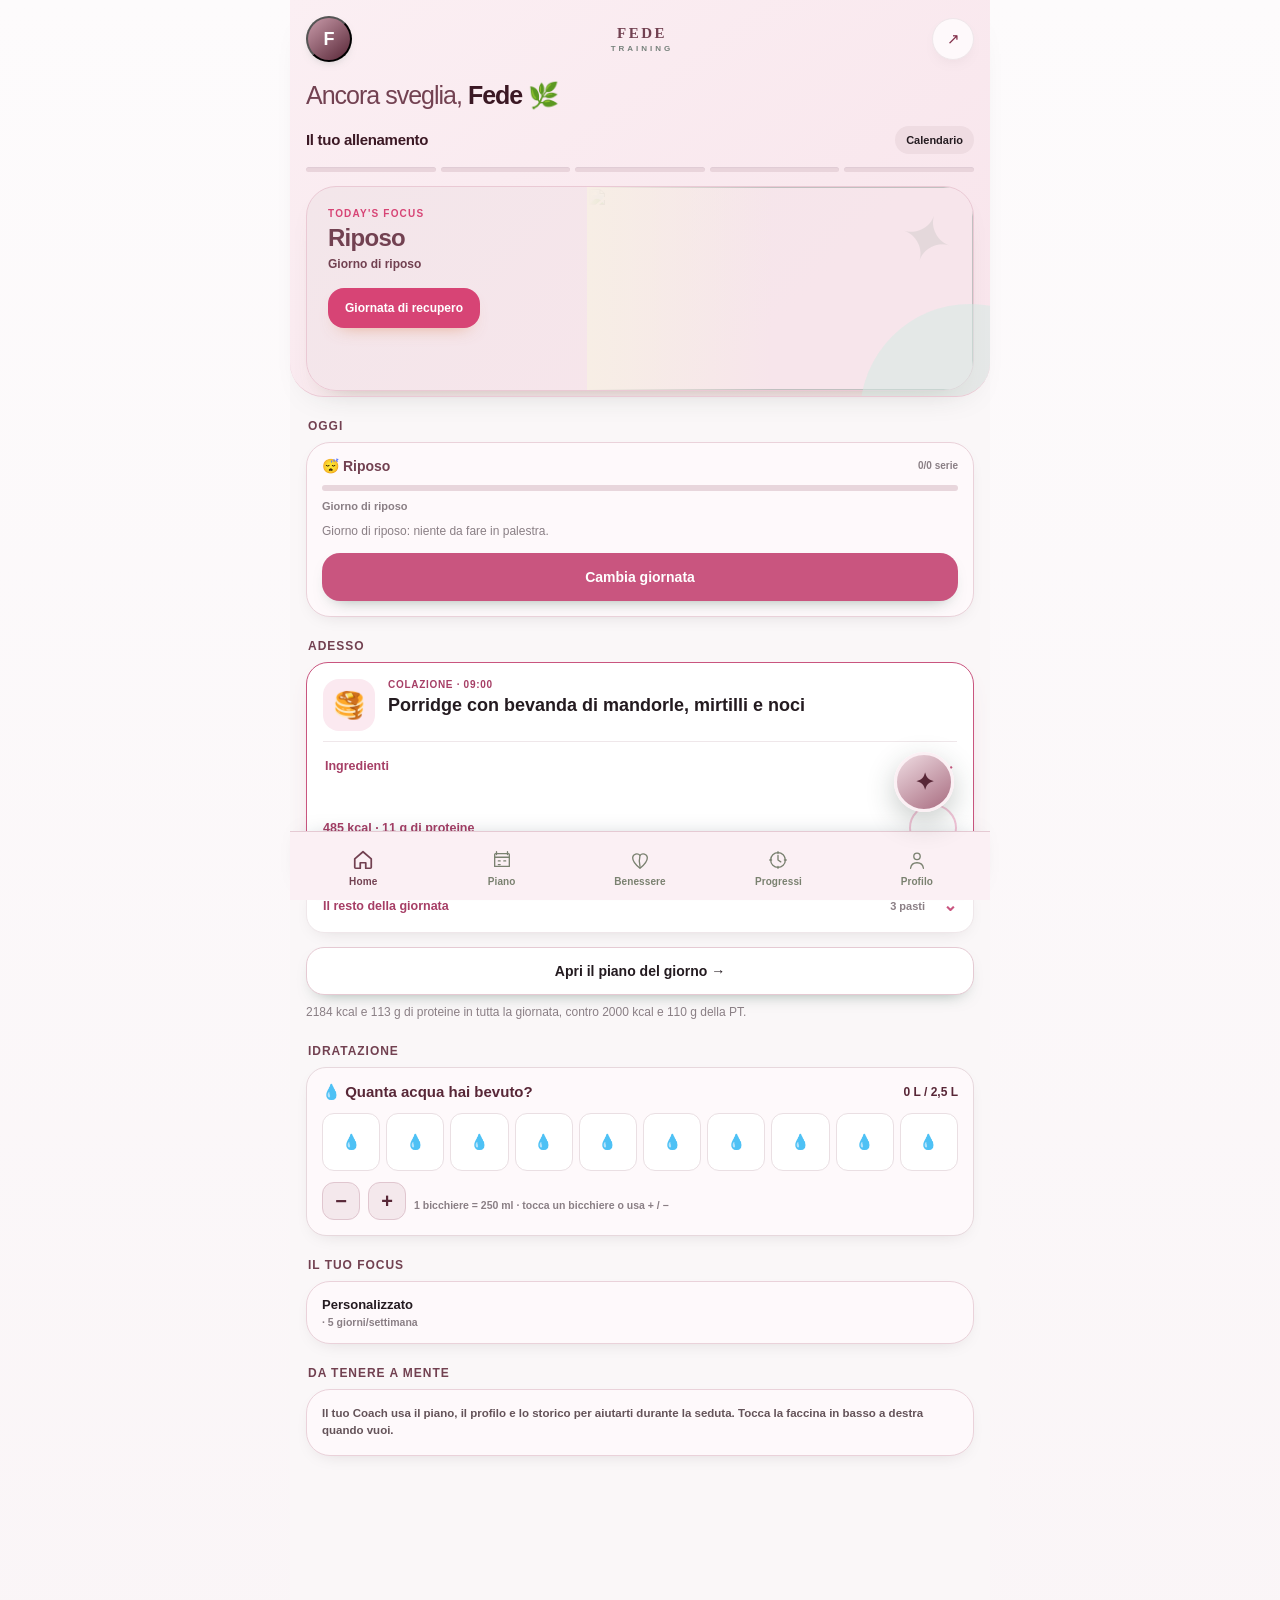
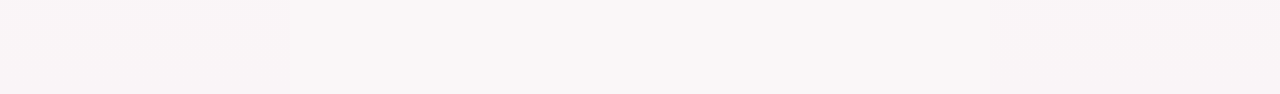
==== commit 8c718598: "Due conferme che prima non si vedevano 1) Il "salvato" c'era gia'. Misurato: scriveva "✓ salvato" in" ====
--- a/index.html
+++ b/index.html
@@ -18,6 +18,7 @@
 <div id="app">
   <div id="page"></div>
   <div class="status" id="status"></div>
+  <div class="dayclosed" id="dayclosed" aria-live="polite"></div>
   <div class="nav" id="nav"></div>
 </div>
 
@@ -5672,6 +5673,18 @@
     data.sets[id][inp.dataset.f]=inp.value;
     mirrorRightToLeft(id,inp.dataset.f,inp.value);
     save();};});
+  // Quando spunti l'ultima serie non succedeva niente. Un segnale breve, una
+  // volta sola: non e' una medaglia, e' la conferma che la giornata e' chiusa.
+  function segnalaGiornataChiusa(){
+    const el=document.getElementById('dayclosed'); if(!el)return;
+    const dc=doneCount(data,data.day); if(!dc.tot||dc.done<dc.tot)return;
+    if(el.dataset.day===data.day)return;            // gia' detto per questa giornata
+    el.dataset.day=data.day;
+    el.textContent=tr('Giornata chiusa \u00b7 ','Session complete \u00b7 ')+dc.done+'/'+dc.tot+tr(' serie',' sets');
+    el.classList.remove('on'); void el.offsetWidth; el.classList.add('on');
+    clearTimeout(window.__dayClosedT);
+    window.__dayClosedT=setTimeout(function(){el.classList.remove('on');el.textContent='';},2600);
+  }
   document.querySelectorAll('[data-done]').forEach(function(b){b.onclick=function(){
     const id=b.dataset.done;
     // Toggle what the user SEES (the button state), so a set shown as done via a legacy key can be unticked.
@@ -5682,6 +5695,7 @@
     const pair=b.dataset.donePair; if(pair)data.done[pair]=data.done[id];
     b.className='chk'+(data.done[id]?' on':'');
     b.textContent=data.done[id]?'✓':'';
+    if(data.done[id])segnalaGiornataChiusa();
     save();};});
 
   const n=document.getElementById('note');if(n)n.oninput=function(){data.note=n.value;save();};
--- a/assets/css/app.css
+++ b/assets/css/app.css
@@ -67,7 +67,20 @@
 .btn.rose{background:var(--rose)}
 .vidbtn{display:flex;align-items:center;justify-content:center;gap:8px;padding:13px;border-radius:15px;
   background:var(--rose-l);color:var(--rose-d);font-size:13.5px;font-weight:800;text-decoration:none;border:1px solid var(--rose-b)}
-.status{font-size:11px;color:var(--ok);height:14px;font-weight:700;padding:0 16px}
+/* La conferma di salvataggio esisteva gia' ma viveva in fondo alla pagina, a
+   1447px: scritta e mai vista. Ora e' un'etichetta che galleggia sopra la barra
+   in basso e sparisce da sola. Nessun cambio di codice: compare quando il testo
+   c'e' (:empty) e si spegne quando viene svuotato. */
+.status{position:fixed;left:50%;bottom:calc(86px + env(safe-area-inset-bottom,0px));
+  transform:translateX(-50%);z-index:60;max-width:calc(100vw - 32px);
+  font-size:11.5px;font-weight:800;color:var(--ok);padding:9px 14px;border-radius:999px;
+  background:#fff;border:1px solid var(--line);box-shadow:0 6px 20px rgba(30,35,64,.14);
+  pointer-events:none;white-space:nowrap}
+.status:empty{opacity:0;padding:0;border:0;box-shadow:none}
+.status:not(:empty){opacity:1}
+@media (prefers-reduced-motion: no-preference){
+  .status{transition:opacity var(--d-base,220ms) var(--ease-out,ease)}
+}
 
 /* ---- tabs (Opzione 1/2/3 · Metriche/Foto) ---- */
 .tabs{display:flex;gap:18px;border-bottom:1.5px solid var(--line);margin-bottom:14px;overflow-x:auto}
@@ -843,3 +856,19 @@
 .sched-issue{border:1px solid var(--rose-b);background:var(--rose-l);margin-bottom:12px}
 .sched-issue b{font-size:13px;color:var(--navy)}
 .sched-issue .btn{width:100%}
+
+/* Giornata chiusa: compare una volta sola, poi sparisce. Solo opacita' e
+   spostamento, come il resto del movimento dell'app. */
+.dayclosed{position:fixed;left:50%;bottom:calc(126px + env(safe-area-inset-bottom,0px));
+  transform:translateX(-50%);z-index:61;max-width:calc(100vw - 32px);
+  font-size:12px;font-weight:900;color:#fff;padding:11px 16px;border-radius:999px;
+  background:var(--rose);box-shadow:0 8px 24px rgba(201,85,127,.3);
+  pointer-events:none;white-space:nowrap;opacity:0}
+.dayclosed.on{animation:fedeDayClosed 2600ms var(--ease-out) both}
+@keyframes fedeDayClosed{
+  0%{opacity:0;transform:translateX(-50%) translateY(8px)}
+  8%{opacity:1;transform:translateX(-50%) translateY(0)}
+  88%{opacity:1;transform:translateX(-50%) translateY(0)}
+  100%{opacity:0;transform:translateX(-50%) translateY(0)}}
+@media (prefers-reduced-motion: reduce){
+  .dayclosed.on{animation:none;opacity:1}}
